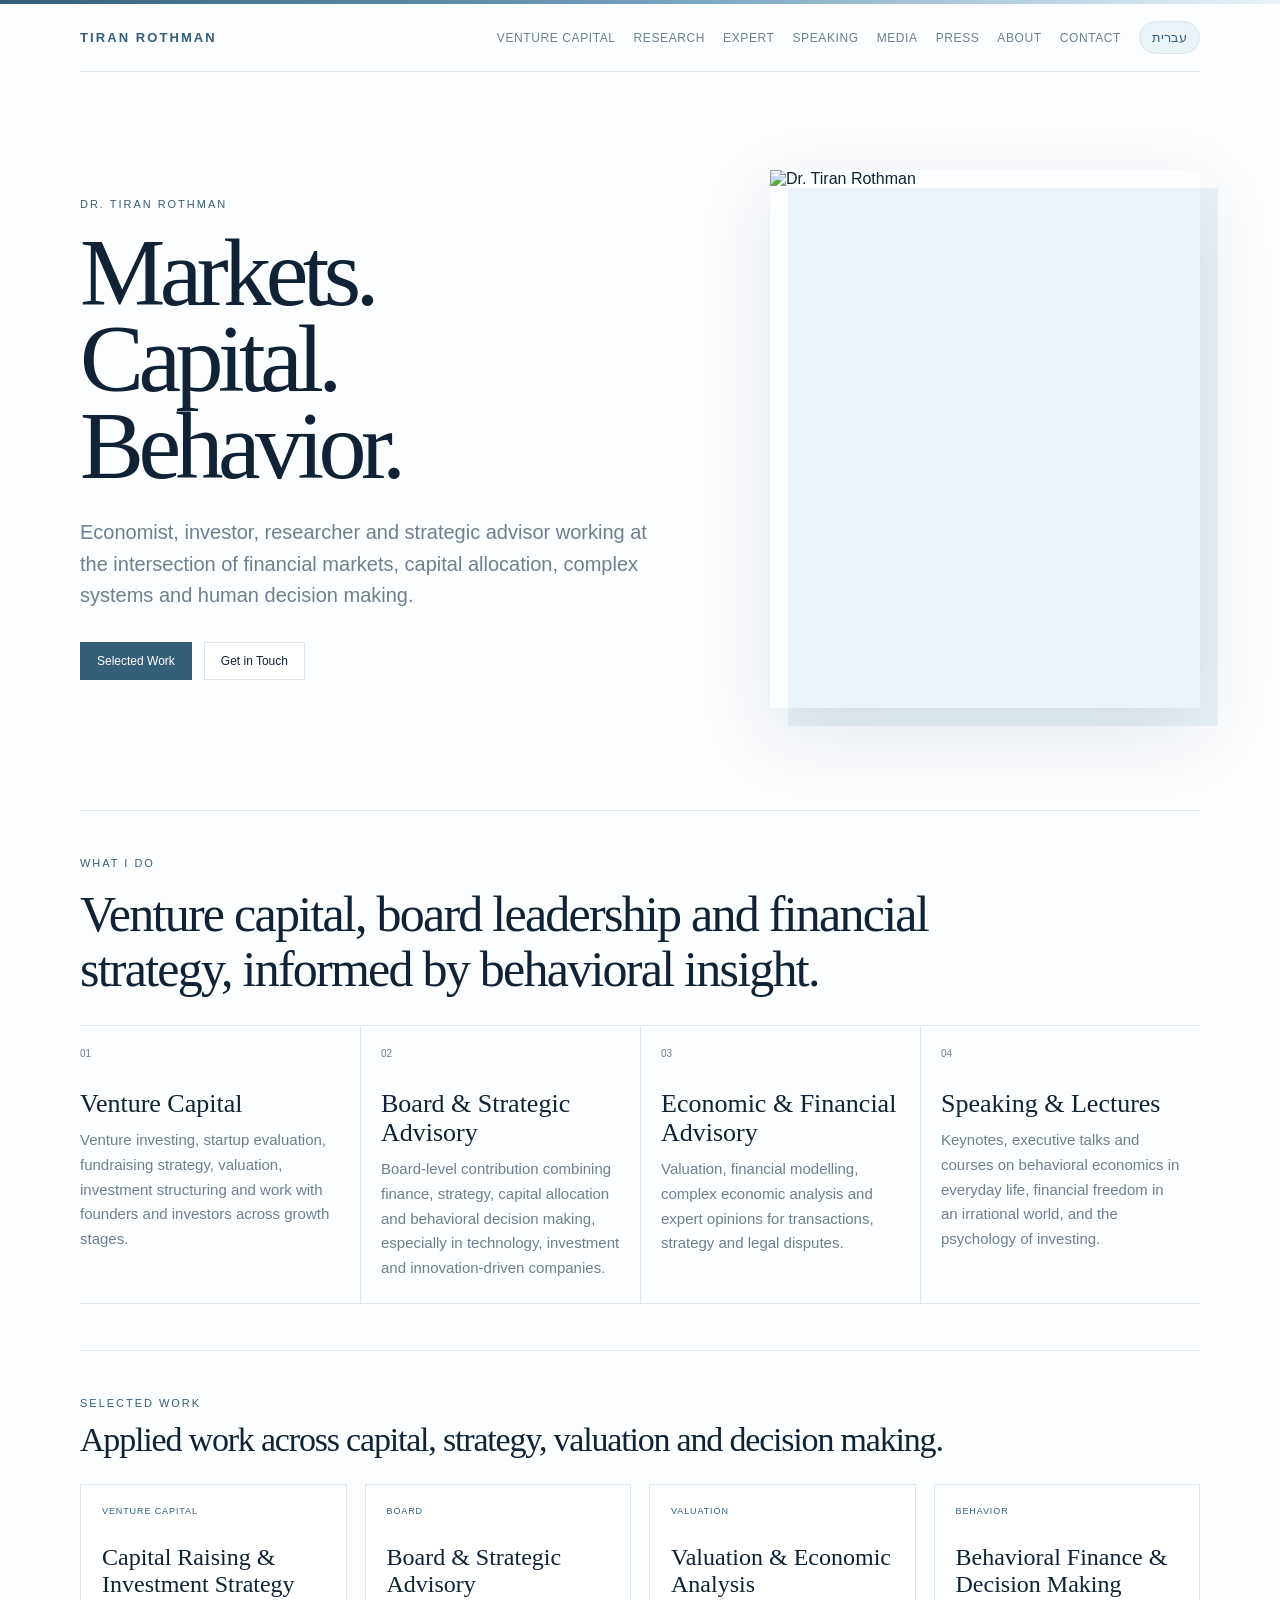
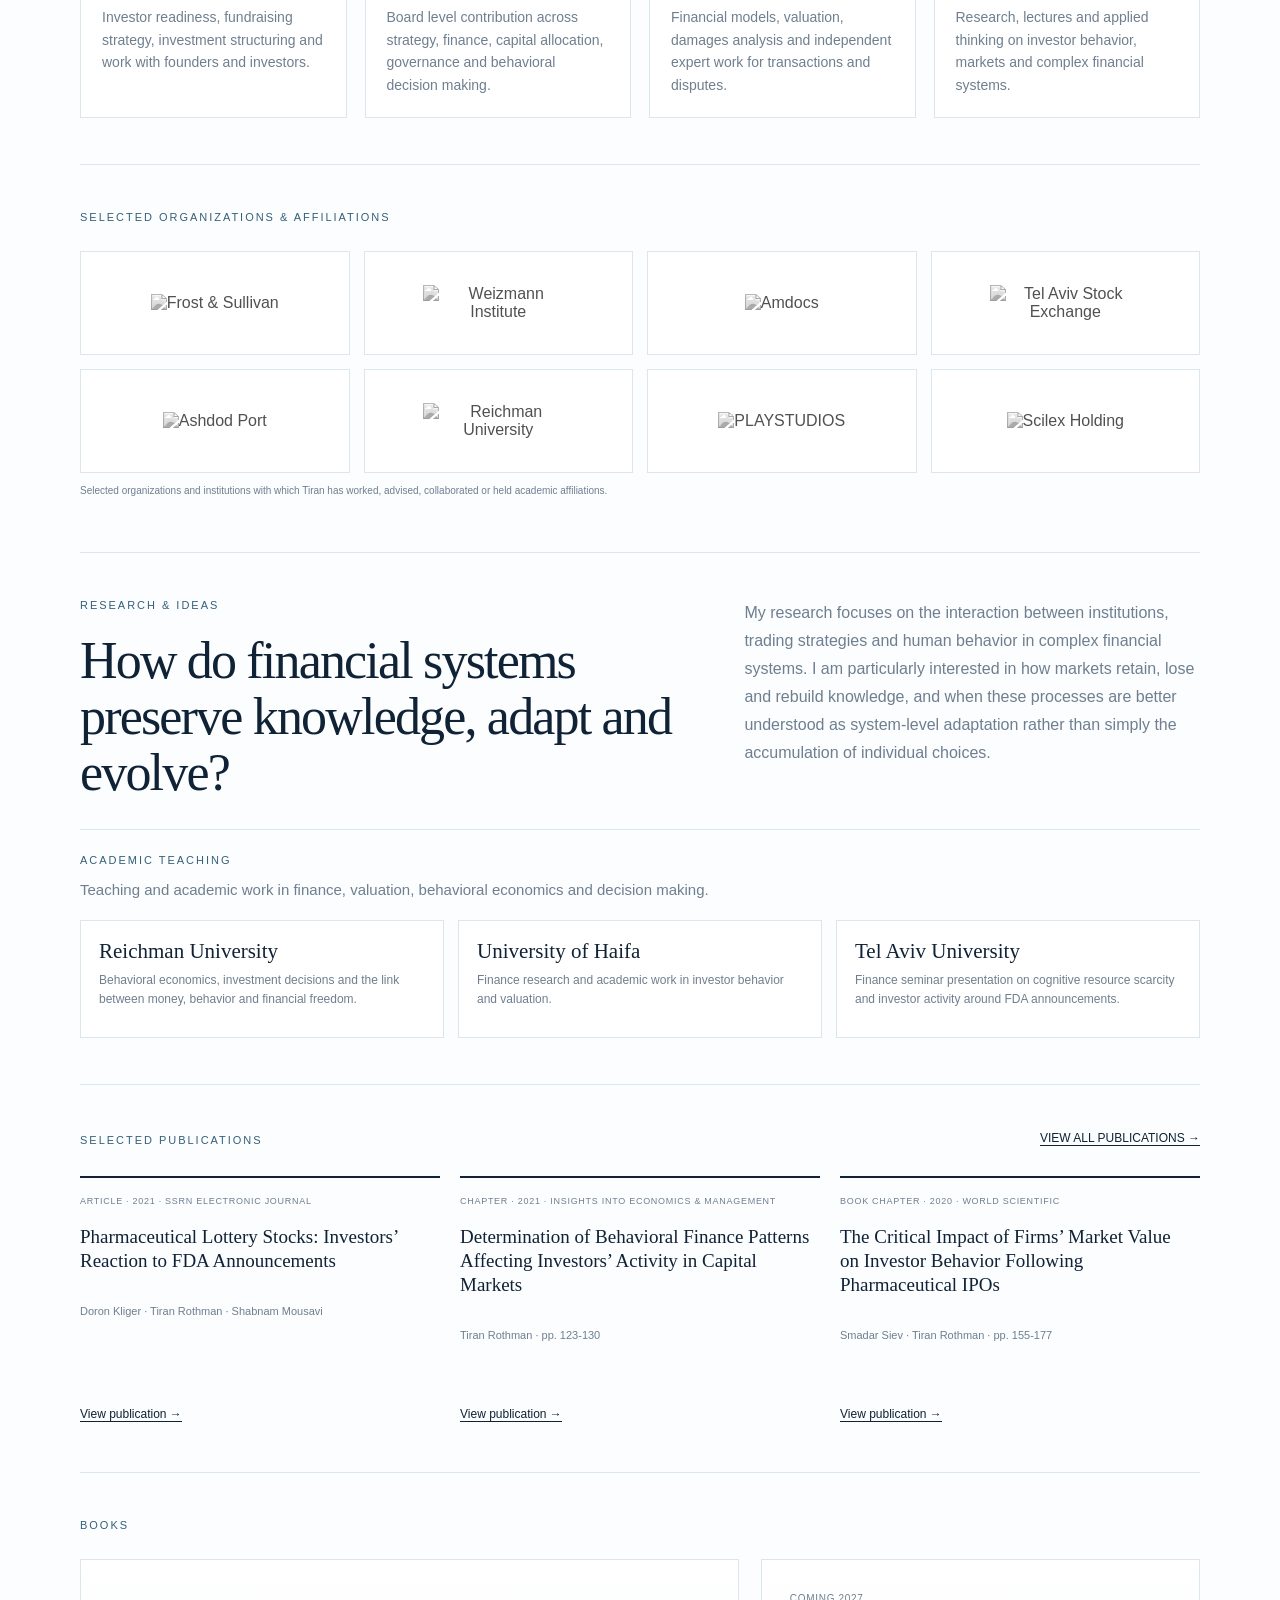
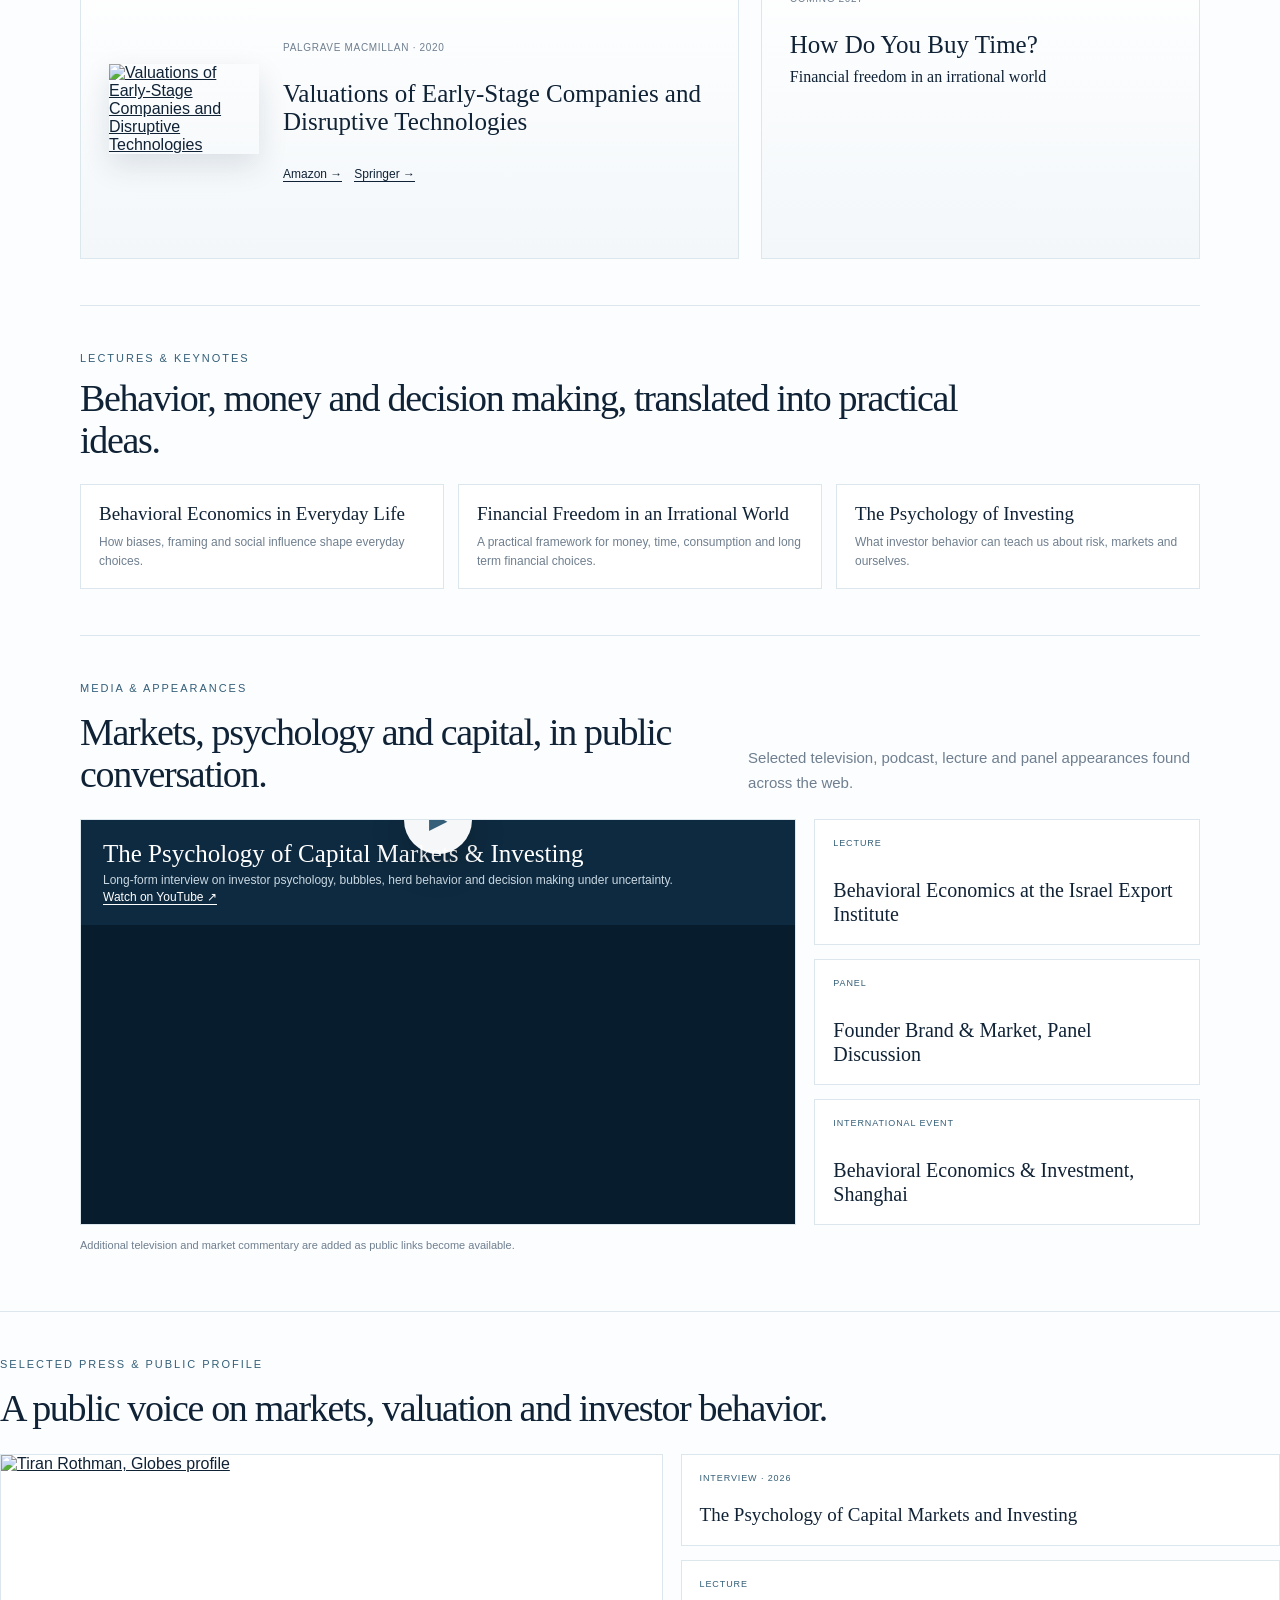
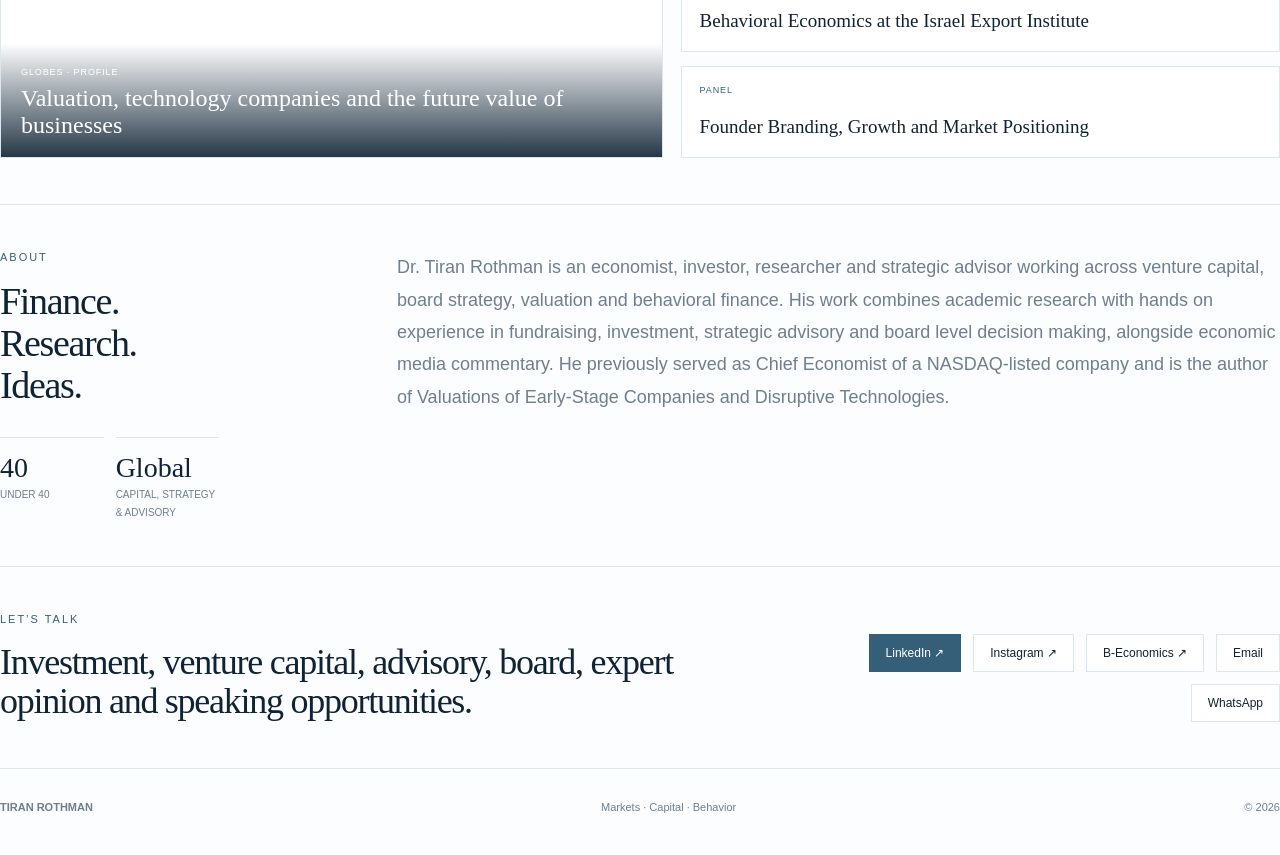
==== index.html @ e36649df "Update index.html" ====
<!doctype html>
<html lang="en" dir="ltr">
<head>
<meta charset="utf-8">
<meta name="viewport" content="width=device-width, initial-scale=1, viewport-fit=cover">
<meta name="description" content="Dr. Tiran Rothman works across venture capital, board strategy, fundraising, valuation, behavioral finance and investment decision making. Researcher, author, speaker and 40 Under 40 honoree.">
<meta name="keywords" content="Tiran Rothman, venture capital Israel, board advisor, fundraising, startup valuation, investment strategy, behavioral finance, economic expert, speaker, financial freedom, psychology of investing, 40 under 40">
<meta name="author" content="Dr. Tiran Rothman">
<meta name="robots" content="index,follow,max-image-preview:large,max-snippet:-1,max-video-preview:-1">
<meta name="theme-color" content="#355f78">
<meta property="profile:first_name" content="Tiran">
<meta property="profile:last_name" content="Rothman">
<meta name="googlebot" content="index,follow,max-image-preview:large,max-snippet:-1,max-video-preview:-1">
<link rel="canonical" href="https://tir48-1.github.io/tiran-rothman/">
<link rel="preconnect" href="https://i.ytimg.com" crossorigin>
<link rel="icon" href="favicon.svg" type="image/svg+xml">
<link rel="apple-touch-icon" href="https://raw.githubusercontent.com/Tir48-1/tiran-rothman/main/portrait.png">
<meta property="og:title" content="Dr. Tiran Rothman | Venture Capital, Boards & Behavioral Finance">
<meta property="og:description" content="Venture capital, investment strategy, board advisory, behavioral finance, valuation, research and speaking.">
<meta property="og:type" content="website">
<meta property="og:url" content="https://tir48-1.github.io/tiran-rothman/">
<meta property="og:image" content="https://raw.githubusercontent.com/Tir48-1/tiran-rothman/main/portrait.png">
<meta property="og:image:alt" content="Dr. Tiran Rothman">
<meta property="og:site_name" content="Tiran Rothman">
<meta property="og:locale" content="en_US">
<meta name="twitter:card" content="summary_large_image">
<meta name="twitter:title" content="Dr. Tiran Rothman | Venture Capital, Boards & Behavioral Finance">
<meta name="twitter:description" content="Venture capital, investment strategy, board advisory, behavioral finance, valuation, research and speaking.">
<meta name="twitter:image" content="https://raw.githubusercontent.com/Tir48-1/tiran-rothman/main/portrait.png">
<title>Dr. Tiran Rothman | Venture Capital, Boards & Behavioral Finance</title>
<style>
:root{
  --ink:#102235;--ink2:#1f3a50;--muted:#6f7f8f;--line:#dce6ed;--paper:#fbfdff;
  --soft:#f3f7fa;--blue:#6f9fbd;--blue2:#355f78;--pale:#eaf3f8;--white:#fff;
  --shadow:0 24px 70px rgba(16,34,53,.10);
}
*{box-sizing:border-box}
html{scroll-behavior:smooth}
body{margin:0;background:var(--paper);color:var(--ink);font-family:"Segoe UI",Arial,sans-serif;-webkit-font-smoothing:antialiased;text-rendering:optimizeLegibility} img{max-width:100%} :focus-visible{outline:3px solid var(--blue);outline-offset:3px}.skip-link{position:absolute;left:-9999px;top:8px;z-index:999;background:var(--ink);color:#fff;padding:10px 14px;text-decoration:none}.skip-link:focus{left:12px}
body.rtl{direction:rtl;font-family:Arial,"Segoe UI",sans-serif}
a{color:inherit}
.wrap{max-width:1180px;margin:auto;padding:0 30px}
.topline{height:4px;background:linear-gradient(90deg,var(--blue2),var(--blue),var(--pale))}
nav{position:sticky;top:0;z-index:10;background:rgba(251,253,255,.92);backdrop-filter:blur(14px);display:flex;justify-content:space-between;align-items:center;padding:17px 0;border-bottom:1px solid var(--line);gap:24px}
.brand{font-weight:700;letter-spacing:.16em;font-size:13px;color:var(--blue2);white-space:nowrap}
.navlinks{display:flex;align-items:center;gap:18px;font-size:12px;letter-spacing:.05em;color:var(--muted)}
.navlinks a{text-decoration:none}.navlinks a:hover{color:var(--blue2)}
.lang{border:1px solid var(--line);background:var(--pale);color:var(--blue2);padding:8px 12px;border-radius:999px;cursor:pointer}.menu-btn{display:none;border:1px solid var(--line);background:#fff;color:var(--ink);padding:8px 11px;border-radius:8px;cursor:pointer;font-size:16px}
.hero{min-height:82vh;display:grid;grid-template-columns:1.08fr .92fr;gap:58px;align-items:center;padding:54px 0 58px}
.kicker,.eyebrow{font-size:11px;letter-spacing:.18em;color:var(--blue2);text-transform:uppercase}
.kicker{margin-bottom:20px}
h1,.display,.card h3,.book h3,.media-copy h3,.quote,.metric strong{font-family:Baskerville,Georgia,"Times New Roman",serif;font-weight:400}
h1{font-size:clamp(58px,7.5vw,96px);line-height:.9;letter-spacing:-.058em;margin:0 0 28px}
.lead{font-size:20px;line-height:1.58;color:var(--muted);max-width:650px}.shortbio{margin-top:16px;font-size:14px;line-height:1.55;color:var(--ink2);max-width:660px}.lecture-list{display:grid;grid-template-columns:repeat(3,1fr);gap:14px;margin-top:22px}.lecture{padding:18px;border:1px solid var(--line);background:#fff}.lecture strong{display:block;font-family:Baskerville,Georgia,serif;font-size:19px;font-weight:400;line-height:1.2;margin-bottom:6px}.lecture span{font-size:12px;line-height:1.5;color:var(--muted)}
.hero-actions{display:flex;gap:12px;flex-wrap:wrap;margin-top:30px}
.btn{display:inline-block;padding:11px 16px;border:1px solid var(--line);color:var(--ink);text-decoration:none;background:#fff;font-size:12px}
.btn.primary{background:var(--blue2);border-color:var(--blue2);color:#fff}
.portrait-wrap{position:relative;justify-self:end;width:100%;max-width:430px}
.portrait-wrap:before{content:"";position:absolute;inset:18px -18px -18px 18px;background:var(--pale);z-index:-1}
.hero img{width:100%;aspect-ratio:4/5;object-fit:cover;object-position:center top;display:block;box-shadow:var(--shadow)}
section{padding:46px 0;border-top:1px solid var(--line)}
.section-head{display:flex;justify-content:space-between;gap:24px;align-items:flex-end;margin-bottom:24px}
.display{font-size:clamp(31px,4vw,50px);line-height:1.1;letter-spacing:-.035em;max-width:940px;margin-top:18px}
.sub{font-size:15px;color:var(--muted);line-height:1.65;max-width:560px}
.core-grid{display:grid;grid-template-columns:repeat(3,1fr);border-top:1px solid var(--line)}
.card{padding:22px 20px 22px 0;min-height:180px;border-bottom:1px solid var(--line)}
.card+.card{padding-left:20px;border-left:1px solid var(--line)}
body.rtl .card{padding:26px 0 28px 22px} body.rtl .card+.card{padding-right:22px;padding-left:0;border-left:0;border-right:1px solid var(--line)}
.num{font-size:10px;color:var(--muted);margin-bottom:30px}
.card h3{font-size:26px;line-height:1.12;margin:0 0 10px}.card p{font-size:15px;line-height:1.65;color:var(--muted);margin:0}
.focus{display:flex;flex-wrap:wrap;gap:11px;margin-top:28px}.tag{font-size:12px;border:1px solid var(--line);padding:9px 12px;background:#fff}
.work-grid{display:grid;grid-template-columns:repeat(3,1fr);gap:18px}.work{background:#fff;border:1px solid var(--line);padding:21px;min-height:190px;display:flex;flex-direction:column;transition:.2s ease}
.work:hover{transform:translateY(-3px);box-shadow:0 14px 34px rgba(16,34,53,.06)}.work small{font-size:9px;letter-spacing:.1em;color:var(--blue2)}.work h3{font-family:Baskerville,Georgia,serif;font-weight:400;font-size:24px;margin:28px 0 8px}.work p{margin:0;color:var(--muted);font-size:14px;line-height:1.6}
.orgs{display:grid;grid-template-columns:repeat(4,1fr);gap:14px}.org{min-height:104px;display:flex;flex-direction:column;align-items:center;justify-content:center;text-align:center;padding:16px;background:#fff;border:1px solid var(--line)}.org img{max-width:150px;max-height:58px;object-fit:contain;filter:grayscale(100%);opacity:.78}.org:hover img{filter:none;opacity:1}.org-name{font-size:11px;margin-top:9px;color:var(--muted)}
.research-block{display:grid;grid-template-columns:1.15fr .85fr;gap:48px;align-items:start}.quote{font-size:clamp(34px,4.1vw,52px);line-height:1.08;letter-spacing:-.035em}.research-copy{font-size:16px;line-height:1.75;color:var(--muted)}
.pub-grid{display:grid;grid-template-columns:repeat(3,1fr);gap:20px;margin-top:30px}.pub{border-top:2px solid var(--ink);padding:18px 8px 4px 0;min-height:250px;display:flex;flex-direction:column}.pub small{font-size:9px;letter-spacing:.08em;color:var(--muted)}.pub h3{font-family:Baskerville,Georgia,serif;font-size:19px;font-weight:400;line-height:1.25}.pub p{font-size:11px;color:var(--muted);line-height:1.5}.pub a,.textlink{margin-top:auto;width:max-content;color:var(--ink);font-size:12px;text-decoration:none;border-bottom:1px solid var(--ink)}
.books{display:grid;grid-template-columns:1.2fr .8fr;gap:22px}.book{border:1px solid var(--line);background:linear-gradient(180deg,#fff,var(--soft));padding:28px;min-height:300px}.book-one{display:grid;grid-template-columns:150px 1fr;gap:24px;align-items:center}.book-cover{width:100%;box-shadow:0 12px 30px rgba(20,45,65,.12)}.book h3{font-size:25px;line-height:1.15}.book small{font-size:10px;color:var(--muted);letter-spacing:.07em}
.media-layout{display:grid;grid-template-columns:1.45fr .75fr;gap:18px}.featured-video{background:#071c2d;border:1px solid var(--line)}.featured-video img{width:100%;display:block;aspect-ratio:16/9;object-fit:cover;object-position:center 42%}.media-copy{padding:20px 22px;background:#0e2a40;color:#fff}.media-copy h3{font-size:25px;margin:0 0 5px}.media-copy p{margin:0;color:#c9d8e2;font-size:12px}.media-side{display:grid;gap:18px}.media-small{min-height:190px;padding:22px;background:linear-gradient(135deg,var(--pale),#fff);border:1px solid var(--line);display:flex;flex-direction:column;justify-content:flex-end}.media-small small{font-size:9px;color:var(--blue2);letter-spacing:.09em}.media-small strong{font-family:Baskerville,Georgia,serif;font-size:20px;font-weight:400;margin-top:7px}
.bio{display:grid;grid-template-columns:.55fr 1.45fr;gap:62px}.bio p{font-size:18px;line-height:1.8;color:var(--muted);margin:0}.metrics{display:grid;grid-template-columns:repeat(3,1fr);gap:12px;margin-top:30px}.metric{border-top:1px solid var(--line);padding-top:14px}.metric strong{display:block;font-size:28px}.metric span{font-size:10px;color:var(--muted)}
.contact{display:grid;grid-template-columns:1.2fr .8fr;gap:36px;align-items:end}.connect{display:flex;gap:12px;flex-wrap:wrap;justify-content:flex-end}
footer{padding:32px 0 42px;border-top:1px solid var(--line);display:flex;justify-content:space-between;gap:18px;flex-wrap:wrap;color:var(--muted);font-size:11px}
body.rtl h1,body.rtl .display,body.rtl .card h3,body.rtl .book h3,body.rtl .quote,body.rtl .metric strong{font-family:"Times New Roman",serif;letter-spacing:-.02em}
@media(max-width:900px){.lecture-list{grid-template-columns:1fr;}.hero{grid-template-columns:1fr;min-height:auto;gap:34px}.portrait-wrap{justify-self:start;max-width:360px}.core-grid{grid-template-columns:1fr}.card,.card+.card{padding:22px 0!important;border-left:0!important;border-right:0!important}.work-grid,.pub-grid,.books,.media-layout,.bio,.research-block,.contact{grid-template-columns:1fr}.orgs{grid-template-columns:1fr 1fr}.connect{justify-content:flex-start}.section-head{display:block}.metrics{grid-template-columns:1fr 1fr 1fr}.menu-btn{display:inline-block}.navlinks{position:relative}.navlinks a{display:none}.navlinks.open{position:absolute;right:18px;top:62px;display:flex;flex-direction:column;align-items:stretch;gap:0;background:#fff;border:1px solid var(--line);box-shadow:0 18px 40px rgba(16,34,53,.12);min-width:210px;padding:8px;z-index:40}.navlinks.open a{display:block;padding:11px 12px}.navlinks.open .lang,.navlinks.open .menu-btn{align-self:flex-start;margin:5px 8px}body.rtl .navlinks.open{right:auto;left:18px}}
@media(max-width:540px){.wrap{padding:0 18px}.hero{padding:52px 0 62px}.orgs,.work-grid,.pub-grid{grid-template-columns:1fr}.book-one{grid-template-columns:95px 1fr}.metrics{grid-template-columns:1fr}.display{font-size:34px}section{padding:54px 0}}

.media-web{display:grid;grid-template-columns:1.3fr .7fr;gap:18px;margin-top:24px}.video-card{background:#071c2d;border:1px solid var(--line);overflow:hidden}.video-link{position:relative;display:block;text-decoration:none;background:#071c2d}.video-link img{width:100%;display:block;aspect-ratio:16/9;object-fit:cover}.video-link:after{content:"";position:absolute;inset:0;background:linear-gradient(180deg,rgba(7,28,45,.02),rgba(7,28,45,.22))}.play{position:absolute;z-index:2;left:50%;top:50%;transform:translate(-50%,-50%);width:68px;height:68px;border-radius:50%;display:grid;place-items:center;background:rgba(255,255,255,.96);color:var(--blue2);font-size:24px;box-shadow:0 12px 34px rgba(0,0,0,.22);transition:.2s ease}.video-link:hover .play{transform:translate(-50%,-50%) scale(1.06)}.video-fallback{display:none;aspect-ratio:16/9;place-items:center;color:#fff;text-align:center;padding:28px;font-family:Baskerville,Georgia,serif;font-size:26px}.proof-stack{display:grid;gap:14px}.proof-card{border:1px solid var(--line);background:#fff;padding:18px;text-decoration:none;display:flex;flex-direction:column;justify-content:space-between;min-height:126px;transition:.2s ease}.proof-card:hover{transform:translateY(-2px);box-shadow:0 12px 30px rgba(16,34,53,.06)}.proof-card small{font-size:9px;letter-spacing:.1em;color:var(--blue2)}.proof-card strong{font-family:Baskerville,Georgia,serif;font-size:20px;font-weight:400;line-height:1.2;margin-top:16px}.media-note{font-size:11px;color:var(--muted);line-height:1.55;margin-top:12px}.credibility{display:flex;gap:18px;align-items:center;flex-wrap:wrap;margin-top:22px}.credibility a{font-size:12px;color:var(--ink2);text-decoration:none;border-bottom:1px solid var(--line);padding-bottom:3px}.credibility a:hover{border-color:var(--blue2)}
@media(max-width:900px){.media-web{grid-template-columns:1fr}}
@media(prefers-reduced-motion:reduce){html{scroll-behavior:auto}*{transition:none!important;animation:none!important}}

.press-grid{display:grid;grid-template-columns:1.05fr .95fr;gap:18px;margin-top:24px}.press-visual{position:relative;overflow:hidden;border:1px solid var(--line);background:#fff}.press-visual img{width:100%;height:100%;min-height:300px;object-fit:cover;display:block}.press-caption{position:absolute;left:0;right:0;bottom:0;padding:18px 20px;background:linear-gradient(180deg,transparent,rgba(7,28,45,.88));color:#fff}.press-caption small{font-size:9px;letter-spacing:.1em}.press-caption strong{display:block;font-family:Baskerville,Georgia,serif;font-size:24px;font-weight:400;margin-top:6px}.press-list{display:grid;gap:14px}.press-item{border:1px solid var(--line);background:#fff;padding:18px;text-decoration:none;display:flex;flex-direction:column;justify-content:space-between;min-height:92px}.press-item small{font-size:9px;letter-spacing:.1em;color:var(--blue2)}.press-item strong{font-family:Baskerville,Georgia,serif;font-weight:400;font-size:19px;line-height:1.2;margin-top:8px}.academic-grid{display:grid;grid-template-columns:repeat(3,1fr);gap:14px;margin-top:18px}.academic-card{background:#fff;border:1px solid var(--line);padding:18px;min-height:118px}.academic-card strong{font-family:Baskerville,Georgia,serif;font-size:21px;font-weight:400;display:block;margin-bottom:6px}.academic-card span{font-size:12px;line-height:1.5;color:var(--muted)}
@media(max-width:900px){.press-grid,.academic-grid{grid-template-columns:1fr}.press-visual img{min-height:240px}.work-grid{grid-template-columns:1fr 1fr!important}}
@media(max-width:560px){.work-grid{grid-template-columns:1fr!important}}
</style>

<script type="application/ld+json">
{
  "@context": "https://schema.org",
  "@type": "Person",
  "name": "Dr. Tiran Rothman",
  "url": "https://tir48-1.github.io/tiran-rothman/",
  "image": "https://raw.githubusercontent.com/Tir48-1/tiran-rothman/main/portrait.png",
  "email": "mailto:tiran@b-economics.com",
  "jobTitle": ["Economist", "Investor", "Strategic Advisor", "Researcher", "Author", "Speaker"],
  "knowsAbout": ["Venture Capital", "Investment Strategy", "Behavioral Finance", "Valuation", "Fundraising", "Financial Markets", "Board Strategy", "Complex Financial Systems"],
  "sameAs": [
    "https://www.linkedin.com/in/tiran-rothman-01b1836/",
    "https://www.instagram.com/tiran.rothman/",
    "https://www.researchgate.net/profile/Tiran-Rothman-2",
    "https://www.globes.co.il/news/article.aspx?did=1001242234",
    "https://www.youtube.com/watch?v=vhkz6dn2laA",
    "https://www.youtube.com/@tiranrothman178",
    "https://link.springer.com/book/10.1007/978-3-030-38847-8",
    "https://b-economics.com/"
  ]
}
</script>
<script type="application/ld+json">
{
  "@context": "https://schema.org",
  "@type": "Book",
  "name": "Valuations of Early-Stage Companies and Disruptive Technologies",
  "author": {"@type": "Person", "name": "Tiran Rothman"},
  "datePublished": "2020",
  "isbn": "9783030388461",
  "publisher": {"@type": "Organization", "name": "Palgrave Macmillan"},
  "url": "https://link.springer.com/book/10.1007/978-3-030-38847-8"
}
</script>
</head>
<body>
<a class="skip-link" href="#main">Skip to content</a>
<div class="topline"></div>
<div class="wrap">
<nav>
  <div class="brand">TIRAN ROTHMAN</div>
  <div class="navlinks">
    <a href="#capital" data-en="VENTURE CAPITAL" data-he="הון סיכון">VENTURE CAPITAL</a>
    <a href="#research" data-en="RESEARCH" data-he="מחקר">RESEARCH</a>
    <a href="#expert" data-en="EXPERT" data-he="חוות דעת">EXPERT</a>
    <a href="#speaking" data-en="SPEAKING" data-he="הרצאות">SPEAKING</a>
    <a href="#media" data-en="MEDIA" data-he="מדיה">MEDIA</a>
    <a href="#press" data-en="PRESS" data-he="תקשורת">PRESS</a>
    <a href="#about" data-en="ABOUT" data-he="אודות">ABOUT</a>
    <a href="#contact" data-en="CONTACT" data-he="יצירת קשר">CONTACT</a>
    <button id="lang" class="lang" type="button" aria-label="Switch language">עברית</button>
    <button id="menu" class="menu-btn" type="button" aria-label="Open navigation" aria-expanded="false">☰</button>
  </div>
</nav>
<main id="main">
<header class="hero">
  <div>
    <div class="kicker" data-en="DR. TIRAN ROTHMAN" data-he="ד״ר טיראן רוטמן">DR. TIRAN ROTHMAN</div>
    <h1 data-en="Markets.<br>Capital.<br>Behavior." data-he="כלכלה.<br>שווקים.<br>החלטות.">Markets.<br>Capital.<br>Behavior.</h1>
    <div class="lead" data-en="Economist, investor, researcher and strategic advisor working at the intersection of financial markets, capital allocation, complex systems and human decision making." data-he="כלכלן, משקיע, חוקר ויועץ אסטרטגי הפועל במפגש שבין שווקים פיננסיים, הקצאת הון, מערכות מורכבות וקבלת החלטות.">Economist, investor, researcher and strategic advisor working at the intersection of financial markets, capital allocation, complex systems and human decision making.</div>
    <div class="hero-actions"><a class="btn primary" href="#selected-work" data-en="Selected Work" data-he="עבודות נבחרות">Selected Work</a><a class="btn" href="#contact" data-en="Get in Touch" data-he="יצירת קשר">Get in Touch</a></div>
  </div>
  <div class="portrait-wrap"><img loading="eager" fetchpriority="high" decoding="async" src="https://raw.githubusercontent.com/Tir48-1/tiran-rothman/main/portrait.png" alt="Dr. Tiran Rothman"></div>
</header>

<section id="capital">
  <div class="eyebrow" data-en="WHAT I DO" data-he="תחומי פעילות">WHAT I DO</div>
  <div class="display" data-en="Venture capital, board leadership and financial strategy, informed by behavioral insight." data-he="הון סיכון, עבודת דירקטוריון ואסטרטגיה פיננסית, מתוך הבנה עמוקה של התנהגות וקבלת החלטות.">Venture capital, board leadership and financial strategy, informed by behavioral insight.</div>
  <div class="core-grid" style="margin-top:28px;grid-template-columns:repeat(4,1fr)">
    <div class="card"><div class="num">01</div><h3 data-en="Venture Capital" data-he="הון סיכון">Venture Capital</h3><p data-en="Venture investing, startup evaluation, fundraising strategy, valuation, investment structuring and work with founders and investors across growth stages." data-he="השקעות הון סיכון, בחינת סטארטאפים, אסטרטגיית גיוס הון, הערכות שווי, מבני השקעה ועבודה עם יזמים ומשקיעים לאורך שלבי הצמיחה.">Venture investing, startup evaluation, fundraising strategy, valuation, investment structuring and work with founders and investors across growth stages.</p></div>
    <div class="card"><div class="num">02</div><h3 data-en="Board & Strategic Advisory" data-he="דירקטוריונים וייעוץ אסטרטגי">Board & Strategic Advisory</h3><p data-en="Board-level contribution combining finance, strategy, capital allocation and behavioral decision making, especially in technology, investment and innovation-driven companies." data-he="תרומה ברמת דירקטוריון המשלבת פיננסים, אסטרטגיה, הקצאת הון וקבלת החלטות התנהגותית, במיוחד בחברות טכנולוגיה, השקעות וחדשנות.">Board-level contribution combining finance, strategy, capital allocation and behavioral decision making, especially in technology, investment and innovation-driven companies.</p></div>
    <div class="card" id="expert"><div class="num">03</div><h3 data-en="Economic & Financial Advisory" data-he="ייעוץ כלכלי ופיננסי">Economic & Financial Advisory</h3><p data-en="Valuation, financial modelling, complex economic analysis and expert opinions for transactions, strategy and legal disputes." data-he="הערכות שווי, מודלים פיננסיים, ניתוחים כלכליים מורכבים וחוות דעת לעסקאות, אסטרטגיה ומחלוקות משפטיות.">Valuation, financial modelling, complex economic analysis and expert opinions for transactions, strategy and legal disputes.</p></div>
    <div class="card"><div class="num">04</div><h3 data-en="Speaking & Lectures" data-he="הרצאות ותוכן">Speaking & Lectures</h3><p data-en="Keynotes, executive talks and courses on behavioral economics in everyday life, financial freedom in an irrational world, and the psychology of investing." data-he="הרצאות, הרצאות הנהלה וקורסים בנושאי כלכלה התנהגותית בחיי היום יום, חופש כלכלי בעולם לא רציונלי והפסיכולוגיה של ההשקעות.">Keynotes, executive talks and courses on behavioral economics in everyday life, financial freedom in an irrational world, and the psychology of investing.</p></div>
  </div>
</section>

<section id="selected-work">
  <div class="eyebrow" data-en="SELECTED WORK" data-he="עבודות נבחרות">SELECTED WORK</div>
  <div class="display" style="font-size:34px;margin-top:12px" data-en="Applied work across capital, strategy, valuation and decision making." data-he="עבודה יישומית בתחומי הון, אסטרטגיה, הערכות שווי וקבלת החלטות.">Applied work across capital, strategy, valuation and decision making.</div>
  <div class="work-grid" style="grid-template-columns:repeat(4,1fr);margin-top:26px">
    <article class="work"><small>VENTURE CAPITAL</small><h3 data-en="Capital Raising & Investment Strategy" data-he="גיוסי הון ואסטרטגיית השקעות">Capital Raising & Investment Strategy</h3><p data-en="Investor readiness, fundraising strategy, investment structuring and work with founders and investors." data-he="הכנת חברות למשקיעים, אסטרטגיית גיוס, מבני השקעה ועבודה עם יזמים ומשקיעים.">Investor readiness, fundraising strategy, investment structuring and work with founders and investors.</p></article>
    <article class="work"><small>BOARD</small><h3 data-en="Board & Strategic Advisory" data-he="דירקטוריונים וייעוץ אסטרטגי">Board & Strategic Advisory</h3><p data-en="Board level contribution across strategy, finance, capital allocation, governance and behavioral decision making." data-he="תרומה ברמת דירקטוריון בתחומי אסטרטגיה, פיננסים, הקצאת הון, ממשל תאגידי וקבלת החלטות.">Board level contribution across strategy, finance, capital allocation, governance and behavioral decision making.</p></article>
    <article class="work"><small>VALUATION</small><h3 data-en="Valuation & Economic Analysis" data-he="הערכות שווי וניתוח כלכלי">Valuation & Economic Analysis</h3><p data-en="Financial models, valuation, damages analysis and independent expert work for transactions and disputes." data-he="מודלים פיננסיים, הערכות שווי, אומדני נזק ועבודת מומחה עצמאית לעסקאות ומחלוקות.">Financial models, valuation, damages analysis and independent expert work for transactions and disputes.</p></article>
    <article class="work"><small>BEHAVIOR</small><h3 data-en="Behavioral Finance & Decision Making" data-he="כלכלה התנהגותית וקבלת החלטות">Behavioral Finance & Decision Making</h3><p data-en="Research, lectures and applied thinking on investor behavior, markets and complex financial systems." data-he="מחקר, הרצאות ויישום בנושאי התנהגות משקיעים, שווקים ומערכות פיננסיות מורכבות.">Research, lectures and applied thinking on investor behavior, markets and complex financial systems.</p></article>
  </div>
</section>

<section>
  <div class="eyebrow" data-en="SELECTED ORGANIZATIONS & AFFILIATIONS" data-he="ארגונים ושיוכים נבחרים">SELECTED ORGANIZATIONS & AFFILIATIONS</div>
  <div class="orgs" style="margin-top:28px">
    <div class="org"><img loading="lazy" decoding="async" src="https://www.frost.com/wp-content/themes/divi-child-theme/gctt-assets/images/fs-thinktank.jpg" alt="Frost & Sullivan"></div>
    <div class="org"><img loading="lazy" decoding="async" src="https://scicar.eu/wp-content/uploads/2020/12/wis2-1024x491.png" alt="Weizmann Institute"></div>
    <div class="org"><img loading="lazy" decoding="async" src="https://s.yimg.com/lo/mysterio/api/F163A1236D767843CFE260F20D2F993C860E46029492E02849481F011533AC99/subgraphmysterio/resizefit_w960_h960%3Bquality_80%3Bformat_webp/https%3A/media.zenfs.com/en/accesswire.ca/542dfe416db00a58c30ce3a45e412f1c" alt="Amdocs"></div>
    <div class="org"><img loading="lazy" decoding="async" src="https://pbs.twimg.com/media/GuDM9AcXQAEmV-C.png" alt="Tel Aviv Stock Exchange"></div>
    <div class="org"><img loading="lazy" decoding="async" src="https://cdn.geektime.co.il/wp-content/uploads/2022/09/Ashdod_Port_Logo_1_RGB.jpg" alt="Ashdod Port"></div>
    <div class="org"><img loading="lazy" decoding="async" src="https://csii.chula.ac.th/wp-content/uploads/2024/12/Reichman-University.png" alt="Reichman University"></div>
    <div class="org"><img loading="lazy" decoding="async" src="https://cdn.prod.website-files.com/63c7f7115d20aa484b96898b/67e2603d2111defa5fc959fd_89931394_2968848489802932_2777123293793091584_n.jpg" alt="PLAYSTUDIOS"></div>
    <div class="org"><img loading="lazy" decoding="async" src="https://static.biospace.com/dims4/default/90e9872/2147483647/strip/true/crop/320x180%2B20%2B0/resize/1440x810%21/quality/90/?url=https%3A%2F%2Fk1-prod-biospace.s3.us-east-2.amazonaws.com%2Fbrightspot%2Flegacy%2FBioSpace-Assets%2F1EC215B4-63CC-42AE-8EAB-E3BEEF218DB5.png" alt="Scilex Holding"></div>
  </div>
  <p style="font-size:10px;color:var(--muted);margin-top:12px" data-en="Selected organizations and institutions with which Tiran has worked, advised, collaborated or held academic affiliations." data-he="מבחר ארגונים ומוסדות עמם טיראן עבד, ייעץ, שיתף פעולה או היה בעל שיוך אקדמי.">Selected organizations and institutions with which Tiran has worked, advised, collaborated or held academic affiliations.</p>
</section>

<section id="research">
  <div class="research-block"><div><div class="eyebrow" data-en="RESEARCH & IDEAS" data-he="מחקר ורעיונות">RESEARCH & IDEAS</div><div class="quote" style="margin-top:22px" data-en="How do financial systems preserve knowledge, adapt and evolve?" data-he="כיצד מערכות פיננסיות משמרות ידע, מסתגלות ומתפתחות?">How do financial systems preserve knowledge, adapt and evolve?</div></div><div class="research-copy" data-en="My research focuses on the interaction between institutions, trading strategies and human behavior in complex financial systems. I am particularly interested in how markets retain, lose and rebuild knowledge, and when these processes are better understood as system-level adaptation rather than simply the accumulation of individual choices." data-he="המחקר שלי עוסק באינטראקציה בין מוסדות, אסטרטגיות מסחר והתנהגות אנושית במערכות פיננסיות מורכבות. אני מתמקד במיוחד באופן שבו שווקים משמרים, מאבדים ומבנים מחדש ידע, ובתנאים שבהם נכון להבין תהליכים אלה כאדפטציה מערכתית ולא רק כהצטברות של בחירות אינדיבידואליות.">My research focuses on the interaction between institutions, trading strategies and human behavior in complex financial systems. I am particularly interested in how markets retain, lose and rebuild knowledge, and when these processes are better understood as system-level adaptation rather than simply the accumulation of individual choices.</div></div>
  <div style="margin-top:28px;padding-top:24px;border-top:1px solid var(--line)">
    <div class="eyebrow" data-en="ACADEMIC TEACHING" data-he="הוראה אקדמית">ACADEMIC TEACHING</div>
    <p style="font-size:15px;line-height:1.6;color:var(--muted);max-width:820px;margin:12px 0 0" data-en="Teaching and academic work in finance, valuation, behavioral economics and decision making." data-he="הוראה ופעילות אקדמית בתחומי פיננסים, הערכות שווי, כלכלה התנהגותית וקבלת החלטות.">Teaching and academic work in finance, valuation, behavioral economics and decision making.</p>
    <div class="academic-grid">
      <div class="academic-card"><strong>Reichman University</strong><span data-en="Behavioral economics, investment decisions and the link between money, behavior and financial freedom." data-he="כלכלה התנהגותית, החלטות השקעה והקשר בין כסף, התנהגות וחופש כלכלי.">Behavioral economics, investment decisions and the link between money, behavior and financial freedom.</span></div>
      <div class="academic-card"><strong>University of Haifa</strong><span data-en="Finance research and academic work in investor behavior and valuation." data-he="מחקר והוראה בפיננסים, התנהגות משקיעים והערכות שווי.">Finance research and academic work in investor behavior and valuation.</span></div>
      <div class="academic-card"><strong>Tel Aviv University</strong><span data-en="Finance seminar presentation on cognitive resource scarcity and investor activity around FDA announcements." data-he="סמינר פיננסים בנושא מחסור במשאבים קוגניטיביים ופעילות משקיעים סביב הודעות FDA.">Finance seminar presentation on cognitive resource scarcity and investor activity around FDA announcements. <a class="textlink" href="https://en-coller.tau.ac.il/Finance-Accounting-Seminars2015a" target="_blank" rel="noopener">Seminar record →</a></span></div>
    </div>
  </div>
</section>

<section>
  <div class="section-head"><div class="eyebrow" data-en="SELECTED PUBLICATIONS" data-he="פרסומים נבחרים">SELECTED PUBLICATIONS</div><a class="textlink" href="https://www.researchgate.net/profile/Tiran-Rothman-2" target="_blank" rel="noopener" data-en="VIEW ALL PUBLICATIONS →" data-he="לכל הפרסומים ←">VIEW ALL PUBLICATIONS →</a></div>
  <div class="pub-grid">
    <article class="pub"><small>ARTICLE · 2021 · SSRN ELECTRONIC JOURNAL</small><h3>Pharmaceutical Lottery Stocks: Investors’ Reaction to FDA Announcements</h3><p>Doron Kliger · Tiran Rothman · Shabnam Mousavi</p><a href="https://www.researchgate.net/publication/354934224_Pharmaceutical_Lottery_Stocks_Investors'_Reaction_to_FDA_Announcements" target="_blank" rel="noopener">View publication →</a></article>
    <article class="pub"><small>CHAPTER · 2021 · INSIGHTS INTO ECONOMICS & MANAGEMENT</small><h3>Determination of Behavioral Finance Patterns Affecting Investors’ Activity in Capital Markets</h3><p>Tiran Rothman · pp. 123-130</p><a href="https://stm.bookpi.org/IEAM-V8" target="_blank" rel="noopener">View publication →</a></article>
    <article class="pub"><small>BOOK CHAPTER · 2020 · WORLD SCIENTIFIC</small><h3>The Critical Impact of Firms’ Market Value on Investor Behavior Following Pharmaceutical IPOs</h3><p>Smadar Siev · Tiran Rothman · pp. 155-177</p><a href="https://ideas.repec.org/h/wsi/wschap/9789811229251_0007.html" target="_blank" rel="noopener">View publication →</a></article>
  </div>
</section>

<section>
  <div class="eyebrow" data-en="BOOKS" data-he="ספרים">BOOKS</div>
  <div class="books" style="margin-top:28px">
    <div class="book book-one"><a href="https://www.amazon.com/dp/3030388468" target="_blank" rel="noopener"><img loading="lazy" decoding="async" class="book-cover" src="https://media.springernature.com/full/springer-static/cover-hires/book/978-3-030-38847-8" alt="Valuations of Early-Stage Companies and Disruptive Technologies"></a><div><small>PALGRAVE MACMILLAN · 2020</small><h3>Valuations of Early-Stage Companies and Disruptive Technologies</h3><div class="hero-actions"><a class="textlink" href="https://www.amazon.com/dp/3030388468" target="_blank" rel="noopener">Amazon →</a><a class="textlink" href="https://link.springer.com/book/10.1007/978-3-030-38847-8" target="_blank" rel="noopener">Springer →</a></div></div></div>
    <div class="book"><small data-en="COMING 2027" data-he="בקרוב · 2027">COMING 2027</small><h3 data-en="How Do You Buy Time?<br><span style='font-size:16px'>Financial freedom in an irrational world</span>" data-he="איך קונים זמן?<br><span style='font-size:16px'>חופש כלכלי בעולם לא רציונלי</span>">How Do You Buy Time?<br><span style="font-size:16px">Financial freedom in an irrational world</span></h3></div>
  </div>
</section>

<section id="speaking">
  <div class="eyebrow" data-en="LECTURES & KEYNOTES" data-he="הרצאות והרצאות אורח">LECTURES & KEYNOTES</div>
  <div class="display" style="font-size:38px;margin-top:14px" data-en="Behavior, money and decision making, translated into practical ideas." data-he="התנהגות, כסף וקבלת החלטות, מתורגמים לרעיונות פרקטיים.">Behavior, money and decision making, translated into practical ideas.</div>
  <div class="lecture-list">
    <div class="lecture"><strong data-en="Behavioral Economics in Everyday Life" data-he="כלכלה התנהגותית בחיי היום יום">Behavioral Economics in Everyday Life</strong><span data-en="How biases, framing and social influence shape everyday choices." data-he="כיצד הטיות, מסגור והשפעה חברתית מעצבים את ההחלטות היומיומיות שלנו.">How biases, framing and social influence shape everyday choices.</span></div>
    <div class="lecture"><strong data-en="Financial Freedom in an Irrational World" data-he="חופש כלכלי בעולם לא רציונלי">Financial Freedom in an Irrational World</strong><span data-en="A practical framework for money, time, consumption and long term financial choices." data-he="מסגרת פרקטית לחשיבה על כסף, זמן, צריכה והחלטות פיננסיות ארוכות טווח.">A practical framework for money, time, consumption and long term financial choices.</span></div>
    <div class="lecture"><strong data-en="The Psychology of Investing" data-he="הפסיכולוגיה של ההשקעות">The Psychology of Investing</strong><span data-en="What investor behavior can teach us about risk, markets and ourselves." data-he="מה התנהגות משקיעים מלמדת אותנו על סיכון, שווקים ועל עצמנו.">What investor behavior can teach us about risk, markets and ourselves.</span></div>
  </div>
</section>

<section id="media">
  <div class="section-head">
    <div>
      <div class="eyebrow" data-en="MEDIA & APPEARANCES" data-he="מדיה והופעות">MEDIA & APPEARANCES</div>
      <div class="display" style="font-size:38px" data-en="Markets, psychology and capital, in public conversation." data-he="שווקים, פסיכולוגיה והון, בשיחה הציבורית.">Markets, psychology and capital, in public conversation.</div>
    </div>
    <div class="sub" data-en="Selected television, podcast, lecture and panel appearances found across the web." data-he="מבחר הופעות בטלוויזיה, פודקאסטים, הרצאות ופאנלים המופיעים ברשת.">Selected television, podcast, lecture and panel appearances found across the web.</div>
  </div>

  <div class="media-web">
    <div class="video-card">
      <a class="video-link" href="https://www.youtube.com/watch?v=vhkz6dn2laA" target="_blank" rel="noopener" aria-label="Watch The Psychology of Capital Markets and Investing on YouTube">
        <img loading="lazy" decoding="async" onerror="this.style.display='none'" src="https://i.ytimg.com/vi/vhkz6dn2laA/hqdefault.jpg" loading="lazy" decoding="async" alt="The Psychology of Capital Markets and Investing, Dr. Tiran Rothman" onerror="this.style.display='none';this.nextElementSibling.style.display='grid'">
        <span class="video-fallback">The Psychology of Capital Markets &amp; Investing</span>
        <span class="play" aria-hidden="true">▶</span>
      </a>
      <div class="media-copy">
        <h3 data-en="The Psychology of Capital Markets & Investing" data-he="הפסיכולוגיה של שוק ההון וההשקעות">The Psychology of Capital Markets & Investing</h3>
        <p data-en="Long-form interview on investor psychology, bubbles, herd behavior and decision making under uncertainty." data-he="ראיון עומק על פסיכולוגיית משקיעים, בועות, התנהגות עדר וקבלת החלטות בתנאי אי ודאות.">Long-form interview on investor psychology, bubbles, herd behavior and decision making under uncertainty.</p>
        <a class="textlink" href="https://www.youtube.com/watch?v=vhkz6dn2laA" target="_blank" rel="noopener" style="color:#fff;border-color:#fff;margin-top:10px" data-en="Watch on YouTube ↗" data-he="צפייה ב YouTube ↗">Watch on YouTube ↗</a>
      </div>
    </div>
    <div class="proof-stack">
      <a class="proof-card" href="https://www.linkedin.com/posts/tiran-rothman-01b1836_i-am-pleased-to-share-that-i-recently-had-activity-7226591311611469824-xCt0" target="_blank" rel="noopener"><small>LECTURE</small><strong data-en="Behavioral Economics at the Israel Export Institute" data-he="הרצאה בכלכלה התנהגותית במכון היצוא">Behavioral Economics at the Israel Export Institute</strong></a>
      <a class="proof-card" href="https://luma.com/3nlnjc40" target="_blank" rel="noopener"><small>PANEL</small><strong data-en="Founder Brand & Market, Panel Discussion" data-he="פאנל על מותג מייסד ושוק">Founder Brand & Market, Panel Discussion</strong></a>
      <a class="proof-card" href="https://www.frostchina.com/en/content/activity/detail/695f5cffc3aa55f40af71f7d" target="_blank" rel="noopener"><small>INTERNATIONAL EVENT</small><strong data-en="Behavioral Economics & Investment, Shanghai" data-he="כלכלה התנהגותית והשקעות, שנגחאי">Behavioral Economics & Investment, Shanghai</strong></a>
    </div>
  </div>
  <p class="media-note" data-en="Additional television and market commentary are added as public links become available." data-he="הופעות נוספות בטלוויזיה ופרשנות שוק יתווספו עם זמינות קישורים ציבוריים.">Additional television and market commentary are added as public links become available.</p>
</div>
</section>

<section id="press">
  <div class="section-head"><div><div class="eyebrow" data-en="SELECTED PRESS & PUBLIC PROFILE" data-he="תקשורת ופרופיל ציבורי">SELECTED PRESS & PUBLIC PROFILE</div><div class="display" style="font-size:38px" data-en="A public voice on markets, valuation and investor behavior." data-he="קול ציבורי בנושאי שווקים, הערכות שווי והתנהגות משקיעים.">A public voice on markets, valuation and investor behavior.</div></div></div>
  <div class="press-grid">
    <a class="press-visual" href="https://www.globes.co.il/news/article.aspx?did=1001242234" target="_blank" rel="noopener">
      <img loading="lazy" decoding="async" src="https://images.globes.co.il/images/NewGlobes/big_image_800/2018/profile800x392.2018620T103449.jpg" alt="Tiran Rothman, Globes profile">
      <div class="press-caption"><small>GLOBES · PROFILE</small><strong data-en="Valuation, technology companies and the future value of businesses" data-he="הערכות שווי, חברות טכנולוגיה והערך העתידי של עסקים">Valuation, technology companies and the future value of businesses</strong></div>
    </a>
    <div class="press-list">
      <a class="press-item" href="https://www.linkedin.com/posts/tiran-rothman-01b1836_%D7%94%D7%A4%D7%A1%D7%99%D7%9B%D7%95%D7%9C%D7%95%D7%92%D7%99%D7%94-%D7%A9%D7%9C-%D7%A9%D7%95%D7%A7%D7%A7-%D7%94%D7%94%D7%95%D7%9F-%D7%95%D7%94%D7%94%D7%A9%D7%A7%D7%A2%D7%95%D7%AA-%D7%A7%D7%98%D7%99-%D7%A7%D7%9C%D7%A8%D7%99%D7%98%D7%99-activity-7422630570284961792-nn0s" target="_blank" rel="noopener"><small>INTERVIEW · 2026</small><strong data-en="The Psychology of Capital Markets and Investing" data-he="הפסיכולוגיה של שוק ההון וההשקעות">The Psychology of Capital Markets and Investing</strong></a>
      <a class="press-item" href="https://www.linkedin.com/posts/tiran-rothman-01b1836_i-am-pleased-to-share-that-i-recently-had-activity-7226591311611469824-xCt0" target="_blank" rel="noopener"><small>LECTURE</small><strong data-en="Behavioral Economics at the Israel Export Institute" data-he="כלכלה התנהגותית במכון היצוא">Behavioral Economics at the Israel Export Institute</strong></a>
      <a class="press-item" href="https://luma.com/3nlnjc40" target="_blank" rel="noopener"><small>PANEL</small><strong data-en="Founder Branding, Growth and Market Positioning" data-he="מיתוג מייסדים, צמיחה ומיצוב בשוק">Founder Branding, Growth and Market Positioning</strong></a>
    </div>
  </div>
</section>

<section id="about">
  <div class="bio"><div><div class="eyebrow" data-en="ABOUT" data-he="אודות">ABOUT</div><div class="display" style="font-size:38px" data-en="Finance.<br>Research.<br>Ideas." data-he="פיננסים.<br>מחקר.<br>רעיונות.">Finance.<br>Research.<br>Ideas.</div><div class="metrics"><div class="metric"><strong>40</strong><span>UNDER 40</span></div><div class="metric"><strong>Global</strong><span>CAPITAL, STRATEGY & ADVISORY</span></div></div></div><p data-en="Dr. Tiran Rothman is an economist, investor, researcher and strategic advisor working across venture capital, board strategy, valuation and behavioral finance. His work combines academic research with hands on experience in fundraising, investment, strategic advisory and board level decision making, alongside economic media commentary. He previously served as Chief Economist of a NASDAQ-listed company and is the author of Valuations of Early-Stage Companies and Disruptive Technologies." data-he="ד״ר טיראן רוטמן הוא כלכלן, משקיע, חוקר ויועץ אסטרטגי הפועל בעולמות שוקי ההון, השקעות, כלכלה התנהגותית ומערכות פיננסיות מורכבות. עבודתו משלבת מחקר אקדמי עם ניסיון מעשי בהון סיכון, גיוסי הון, הערכות שווי, ייעוץ אסטרטגי, השקעות וקבלת החלטות ברמת דירקטוריון, לצד פרשנות כלכלית בתקשורת. בעבר כיהן ככלכלן ראשי בחברה הנסחרת בנאסד״ק והוא מחבר הספר Valuations of Early-Stage Companies and Disruptive Technologies.">Dr. Tiran Rothman is an economist, investor, researcher and strategic advisor working across venture capital, board strategy, valuation and behavioral finance. His work combines academic research with hands on experience in fundraising, investment, strategic advisory and board level decision making, alongside economic media commentary. He previously served as Chief Economist of a NASDAQ-listed company and is the author of Valuations of Early-Stage Companies and Disruptive Technologies.</p></div>
</section>

<section id="contact">
  <div class="contact"><div><div class="eyebrow" data-en="LET’S TALK" data-he="בואו נדבר">LET’S TALK</div><div class="display" style="font-size:36px" data-en="Investment, venture capital, advisory, board, expert opinion and speaking opportunities. <span style="display:block;margin-top:8px;font-size:14px;color:var(--muted)">Based in Israel, working internationally.</span>" data-he="השקעות, הון סיכון, ייעוץ, דירקטוריונים, חוות דעת והרצאות.">Investment, venture capital, advisory, board, expert opinion and speaking opportunities. <span style="display:block;margin-top:8px;font-size:14px;color:var(--muted)">Based in Israel, working internationally.</span></div></div><div class="connect"><a class="btn primary" href="https://www.linkedin.com/in/tiran-rothman-01b1836/" target="_blank" rel="noopener">LinkedIn ↗</a>
    <a class="btn" href="https://www.instagram.com/tiran.rothman/" target="_blank" rel="noopener">Instagram ↗</a><a class="btn" href="https://b-economics.com/" target="_blank" rel="noopener">B-Economics ↗</a><a class="btn" href="mailto:tiran@b-economics.com" data-en="Email" data-he="אימייל">Email</a><a class="btn" href="https://wa.me/972526645234" target="_blank" rel="noopener" data-en="WhatsApp" data-he="WhatsApp">WhatsApp ↗</a></div></div>
</section>

</main>
<footer><strong>TIRAN ROTHMAN</strong><span>Markets · Capital · Behavior</span><span>© 2026</span></footer>
</div>
<script>
(()=>{let lang='en';const b=document.getElementById('lang'),m=document.getElementById('menu'),n=document.querySelector('.navlinks');function apply(){document.documentElement.lang=lang;document.documentElement.dir=lang==='he'?'rtl':'ltr';document.body.classList.toggle('rtl',lang==='he');document.querySelectorAll('[data-en]').forEach(el=>el.innerHTML=el.dataset[lang]);b.textContent=lang==='en'?'עברית':'English'}b.addEventListener('click',()=>{lang=lang==='en'?'he':'en';apply()});m.addEventListener('click',()=>{const open=n.classList.toggle('open');m.setAttribute('aria-expanded',String(open));m.textContent=open?'✕':'☰'});n.querySelectorAll('a').forEach(a=>a.addEventListener('click',()=>{n.classList.remove('open');m.setAttribute('aria-expanded','false');m.textContent='☰'}));apply()})();
</script>
</body>
</html>
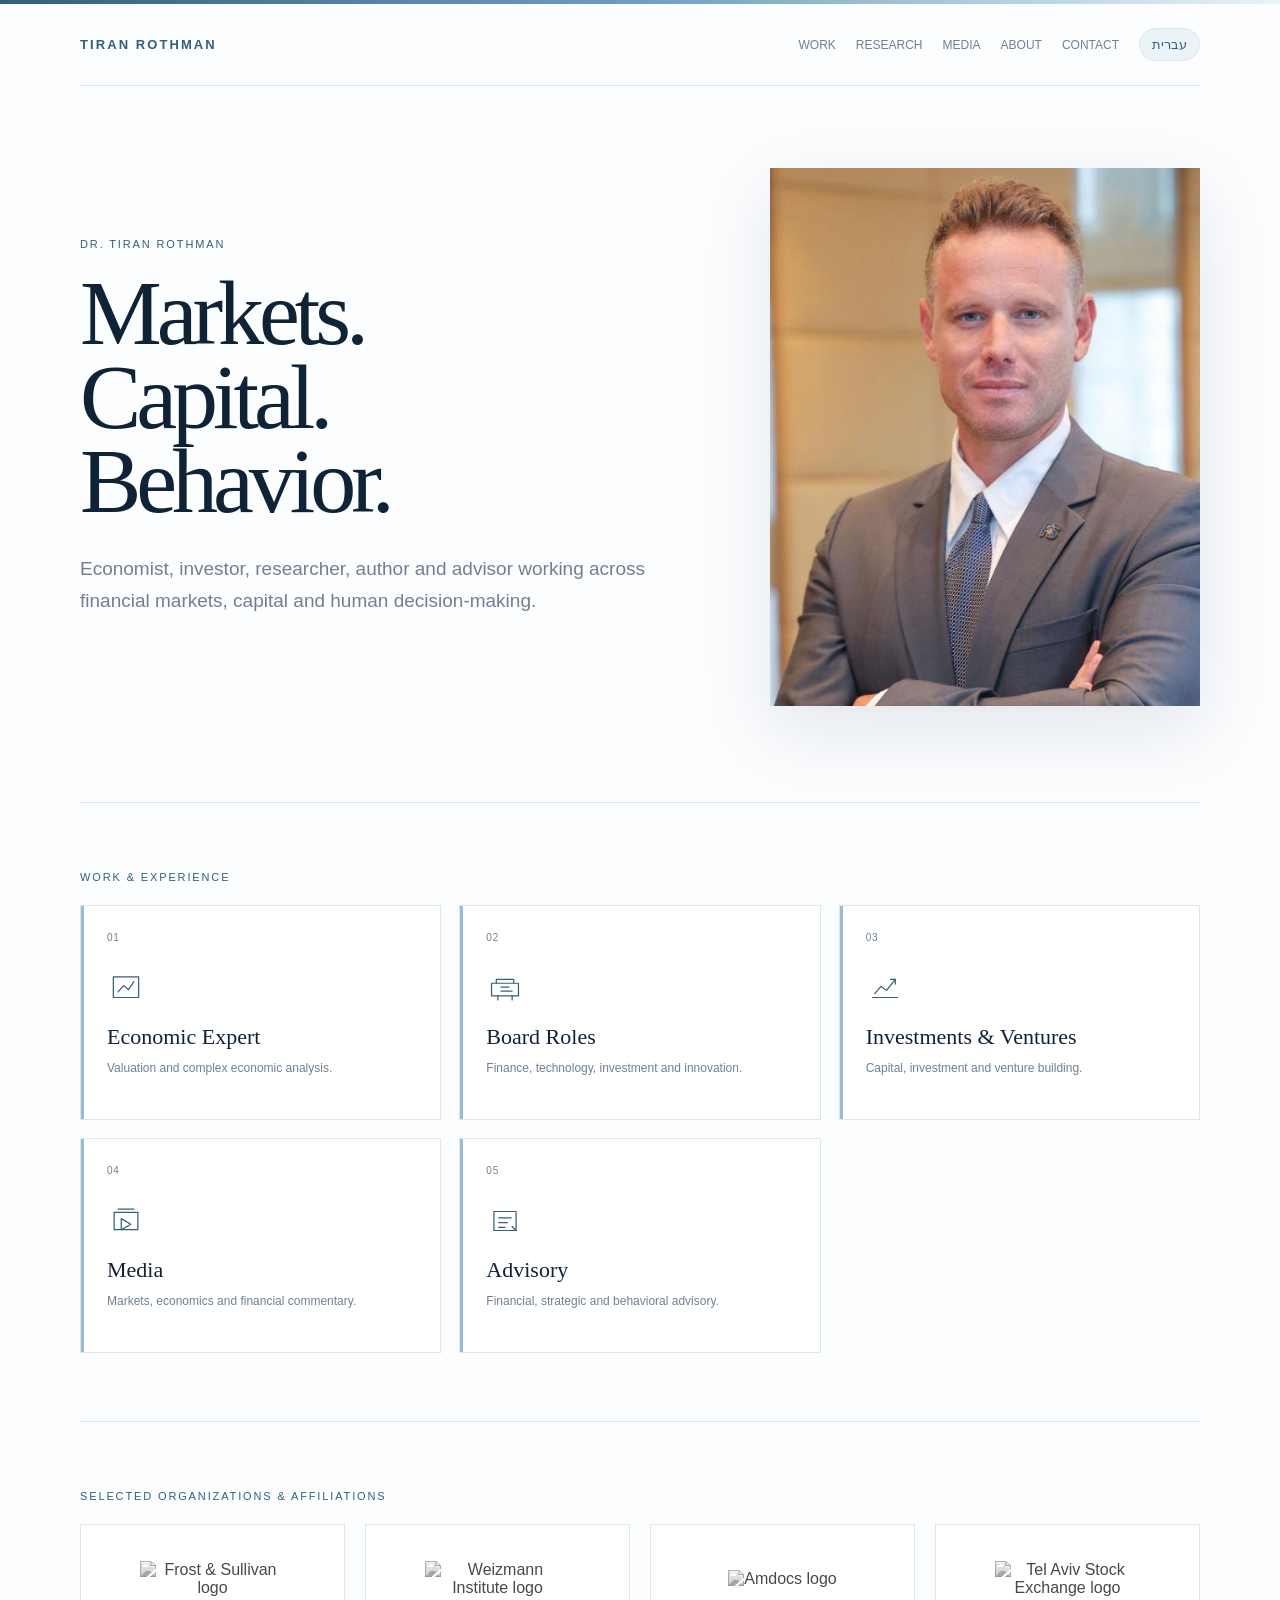
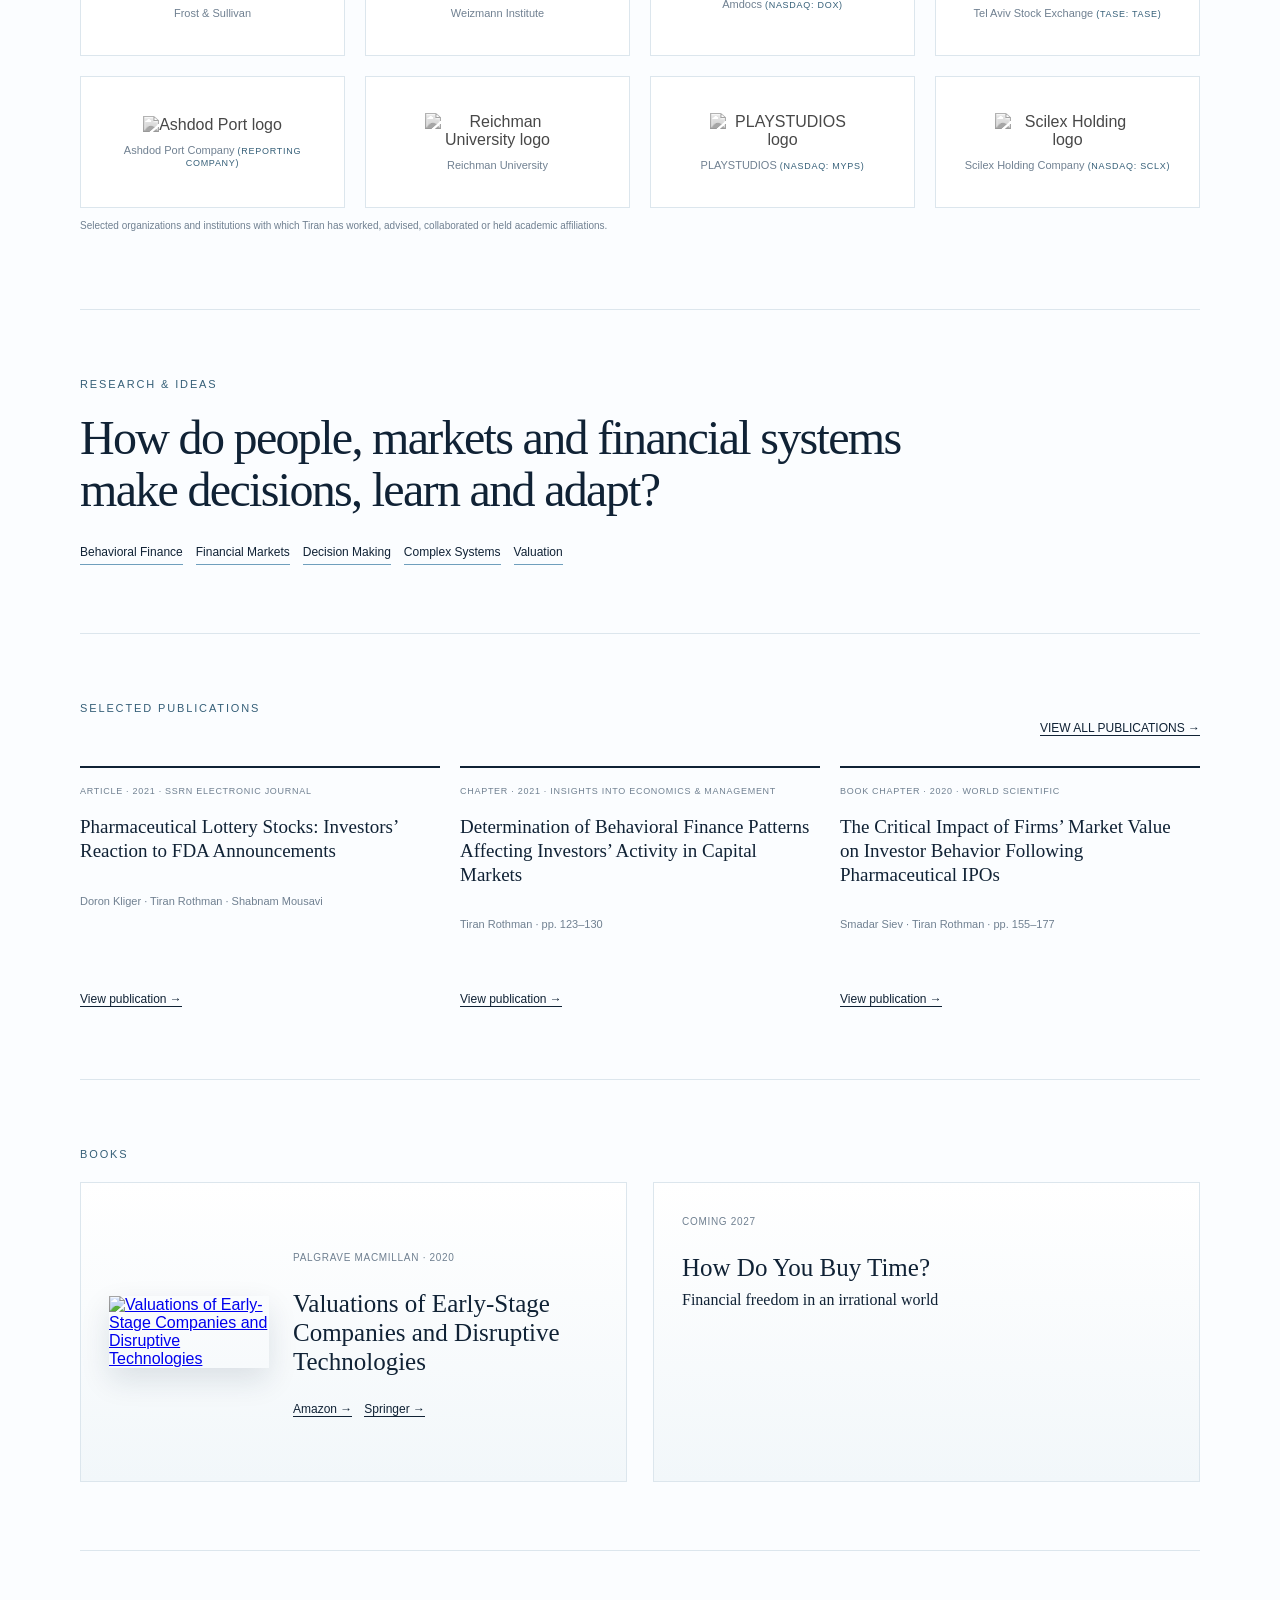
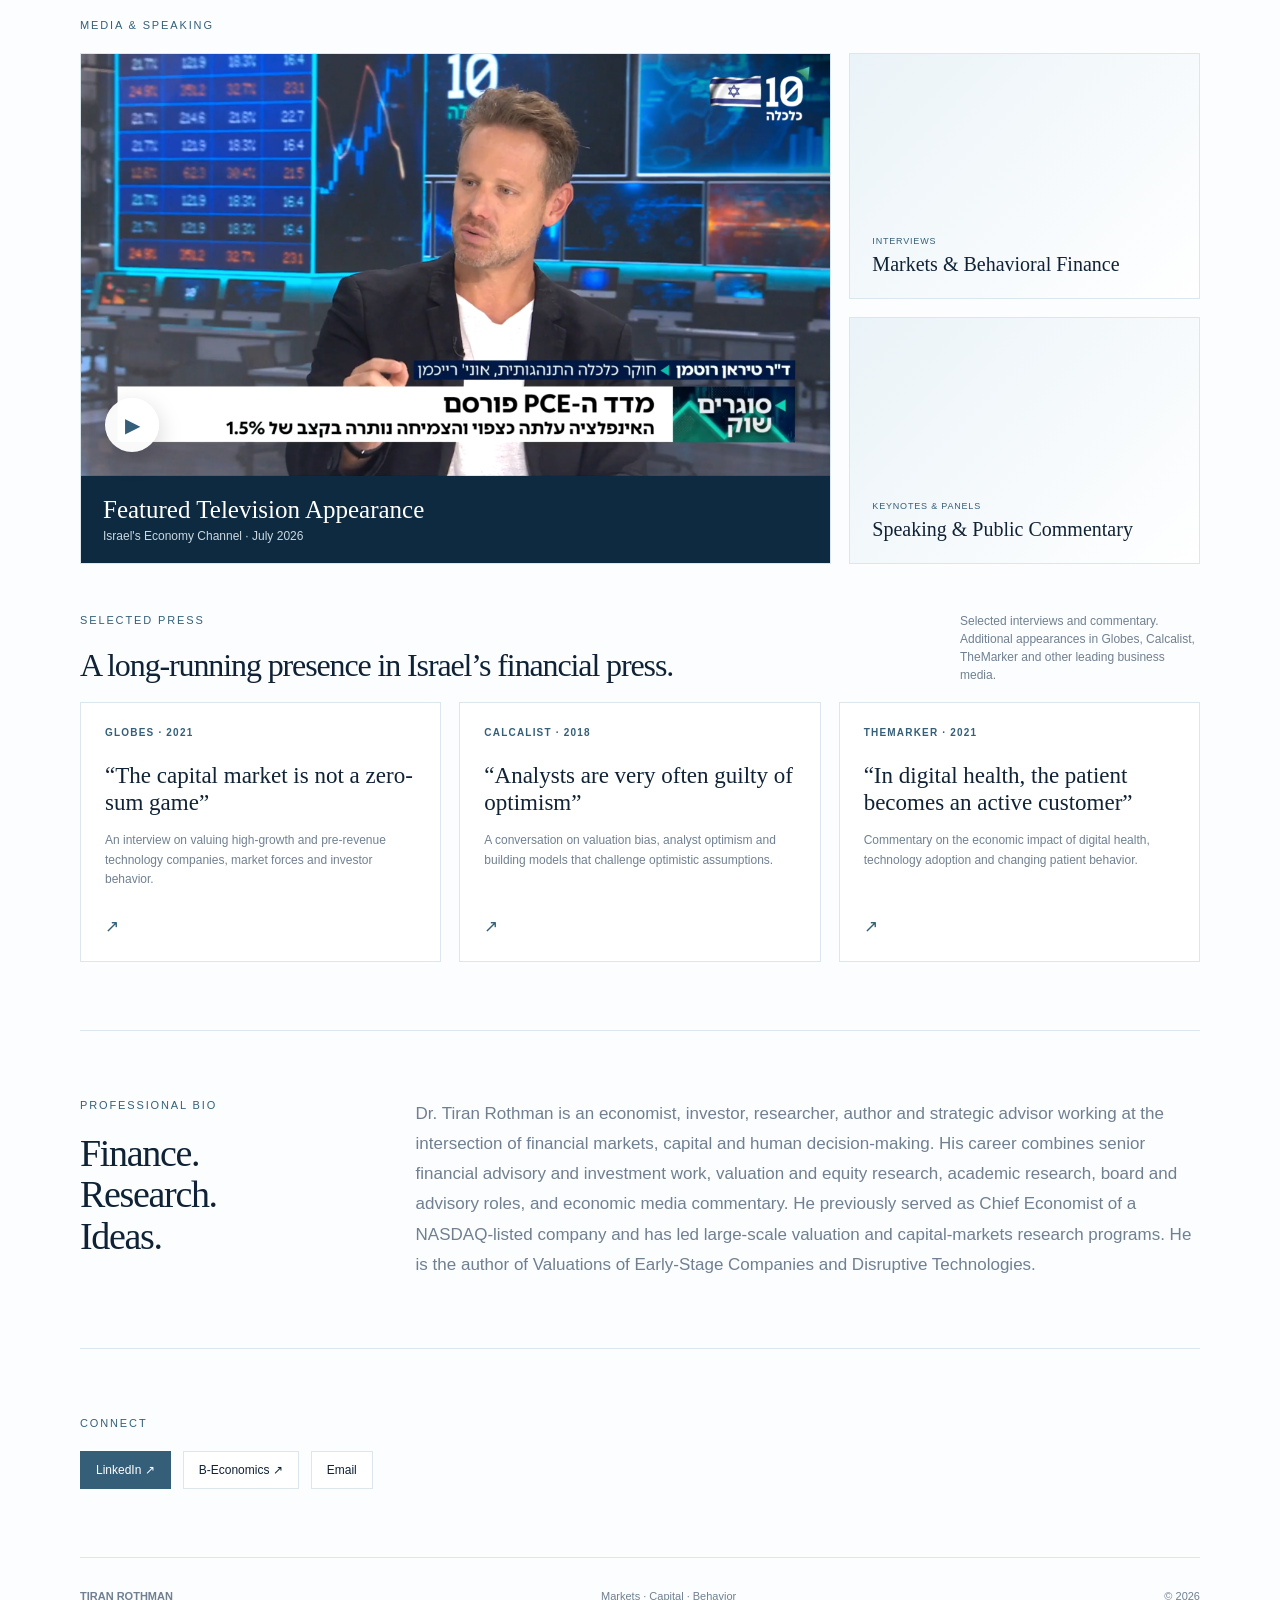
==== commit 742feb87: "Update index.html" ====
--- a/index.html
+++ b/index.html
@@ -2,299 +2,271 @@
 <html lang="en" dir="ltr">
 <head>
 <meta charset="utf-8">
-<meta name="viewport" content="width=device-width, initial-scale=1, viewport-fit=cover">
-<meta name="description" content="Dr. Tiran Rothman works across venture capital, board strategy, fundraising, valuation, behavioral finance and investment decision making. Researcher, author, speaker and 40 Under 40 honoree.">
-<meta name="keywords" content="Tiran Rothman, venture capital Israel, board advisor, fundraising, startup valuation, investment strategy, behavioral finance, economic expert, speaker, financial freedom, psychology of investing, 40 under 40">
-<meta name="author" content="Dr. Tiran Rothman">
-<meta name="robots" content="index,follow,max-image-preview:large,max-snippet:-1,max-video-preview:-1">
-<meta name="theme-color" content="#355f78">
-<meta property="profile:first_name" content="Tiran">
-<meta property="profile:last_name" content="Rothman">
-<meta name="googlebot" content="index,follow,max-image-preview:large,max-snippet:-1,max-video-preview:-1">
-<link rel="canonical" href="https://tir48-1.github.io/tiran-rothman/">
-<link rel="preconnect" href="https://i.ytimg.com" crossorigin>
-<link rel="icon" href="favicon.svg" type="image/svg+xml">
-<link rel="apple-touch-icon" href="https://raw.githubusercontent.com/Tir48-1/tiran-rothman/main/portrait.png">
-<meta property="og:title" content="Dr. Tiran Rothman | Venture Capital, Boards & Behavioral Finance">
-<meta property="og:description" content="Venture capital, investment strategy, board advisory, behavioral finance, valuation, research and speaking.">
-<meta property="og:type" content="website">
-<meta property="og:url" content="https://tir48-1.github.io/tiran-rothman/">
-<meta property="og:image" content="https://raw.githubusercontent.com/Tir48-1/tiran-rothman/main/portrait.png">
-<meta property="og:image:alt" content="Dr. Tiran Rothman">
-<meta property="og:site_name" content="Tiran Rothman">
-<meta property="og:locale" content="en_US">
-<meta name="twitter:card" content="summary_large_image">
-<meta name="twitter:title" content="Dr. Tiran Rothman | Venture Capital, Boards & Behavioral Finance">
-<meta name="twitter:description" content="Venture capital, investment strategy, board advisory, behavioral finance, valuation, research and speaking.">
-<meta name="twitter:image" content="https://raw.githubusercontent.com/Tir48-1/tiran-rothman/main/portrait.png">
-<title>Dr. Tiran Rothman | Venture Capital, Boards & Behavioral Finance</title>
+<meta name="viewport" content="width=device-width, initial-scale=1">
+<meta name="description" content="Dr. Tiran Rothman — economist, investor, researcher, author and advisor.">
+<title>Tiran Rothman</title>
 <style>
 :root{
-  --ink:#102235;--ink2:#1f3a50;--muted:#6f7f8f;--line:#dce6ed;--paper:#fbfdff;
-  --soft:#f3f7fa;--blue:#6f9fbd;--blue2:#355f78;--pale:#eaf3f8;--white:#fff;
-  --shadow:0 24px 70px rgba(16,34,53,.10);
+  --ink:#102235; --muted:#708091; --line:#dce6ed; --paper:#fbfdff;
+  --soft:#f2f7fa; --blue:#6f9fbd; --blue2:#355f78; --pale:#eaf3f8;
 }
 *{box-sizing:border-box}
 html{scroll-behavior:smooth}
-body{margin:0;background:var(--paper);color:var(--ink);font-family:"Segoe UI",Arial,sans-serif;-webkit-font-smoothing:antialiased;text-rendering:optimizeLegibility} img{max-width:100%} :focus-visible{outline:3px solid var(--blue);outline-offset:3px}.skip-link{position:absolute;left:-9999px;top:8px;z-index:999;background:var(--ink);color:#fff;padding:10px 14px;text-decoration:none}.skip-link:focus{left:12px}
+body{margin:0;background:var(--paper);color:var(--ink);font-family:"Segoe UI",Arial,sans-serif}
 body.rtl{direction:rtl;font-family:Arial,"Segoe UI",sans-serif}
-a{color:inherit}
 .wrap{max-width:1180px;margin:auto;padding:0 30px}
 .topline{height:4px;background:linear-gradient(90deg,var(--blue2),var(--blue),var(--pale))}
-nav{position:sticky;top:0;z-index:10;background:rgba(251,253,255,.92);backdrop-filter:blur(14px);display:flex;justify-content:space-between;align-items:center;padding:17px 0;border-bottom:1px solid var(--line);gap:24px}
-.brand{font-weight:700;letter-spacing:.16em;font-size:13px;color:var(--blue2);white-space:nowrap}
-.navlinks{display:flex;align-items:center;gap:18px;font-size:12px;letter-spacing:.05em;color:var(--muted)}
-.navlinks a{text-decoration:none}.navlinks a:hover{color:var(--blue2)}
-.lang{border:1px solid var(--line);background:var(--pale);color:var(--blue2);padding:8px 12px;border-radius:999px;cursor:pointer}.menu-btn{display:none;border:1px solid var(--line);background:#fff;color:var(--ink);padding:8px 11px;border-radius:8px;cursor:pointer;font-size:16px}
-.hero{min-height:82vh;display:grid;grid-template-columns:1.08fr .92fr;gap:58px;align-items:center;padding:54px 0 58px}
-.kicker,.eyebrow{font-size:11px;letter-spacing:.18em;color:var(--blue2);text-transform:uppercase}
-.kicker{margin-bottom:20px}
-h1,.display,.card h3,.book h3,.media-copy h3,.quote,.metric strong{font-family:Baskerville,Georgia,"Times New Roman",serif;font-weight:400}
-h1{font-size:clamp(58px,7.5vw,96px);line-height:.9;letter-spacing:-.058em;margin:0 0 28px}
-.lead{font-size:20px;line-height:1.58;color:var(--muted);max-width:650px}.shortbio{margin-top:16px;font-size:14px;line-height:1.55;color:var(--ink2);max-width:660px}.lecture-list{display:grid;grid-template-columns:repeat(3,1fr);gap:14px;margin-top:22px}.lecture{padding:18px;border:1px solid var(--line);background:#fff}.lecture strong{display:block;font-family:Baskerville,Georgia,serif;font-size:19px;font-weight:400;line-height:1.2;margin-bottom:6px}.lecture span{font-size:12px;line-height:1.5;color:var(--muted)}
-.hero-actions{display:flex;gap:12px;flex-wrap:wrap;margin-top:30px}
-.btn{display:inline-block;padding:11px 16px;border:1px solid var(--line);color:var(--ink);text-decoration:none;background:#fff;font-size:12px}
+nav{display:flex;justify-content:space-between;align-items:center;padding:24px 0;border-bottom:1px solid var(--line);gap:24px}
+.brand{font-weight:700;letter-spacing:.16em;font-size:13px;color:var(--blue2)}
+.navlinks{display:flex;align-items:center;gap:20px;font-size:12px;color:var(--muted)}
+.navlinks a{color:inherit;text-decoration:none}.navlinks a:hover{color:var(--blue2)}
+.lang{border:1px solid var(--line);background:var(--pale);color:var(--blue2);padding:8px 12px;border-radius:999px;cursor:pointer}
+.hero{display:grid;grid-template-columns:1.12fr .88fr;gap:82px;align-items:center;padding:82px 0 96px}
+.kicker,.eyebrow{font-size:11px;letter-spacing:.17em;color:var(--blue2);margin-bottom:22px}
+h1,.display,.card h3,.book h3,.media-copy h3{font-family:Baskerville,Georgia,"Times New Roman",serif;font-weight:400}
+h1{font-size:clamp(56px,7.2vw,92px);line-height:.91;letter-spacing:-.055em;margin:0 0 30px}
+body.rtl h1,body.rtl .display,body.rtl .card h3,body.rtl .book h3{font-family:"Times New Roman",serif;letter-spacing:-.02em}
+.lead{font-size:19px;line-height:1.65;color:var(--muted);max-width:600px}
+.hero img{width:100%;max-width:430px;justify-self:end;aspect-ratio:4/5;object-fit:cover;object-position:center top;box-shadow:0 24px 70px rgba(16,34,53,.10)}
+section{padding:68px 0;border-top:1px solid var(--line)}
+.display{font-size:clamp(31px,4vw,48px);line-height:1.1;letter-spacing:-.035em;max-width:880px}
+.work-grid{display:grid;grid-template-columns:repeat(3,1fr);gap:18px;margin-top:10px}
+.card{position:relative;padding:26px;min-height:215px;background:#fff;border:1px solid var(--line);display:flex;flex-direction:column;transition:transform .2s ease,box-shadow .2s ease,border-color .2s ease;overflow:hidden}
+.card:hover{transform:translateY(-3px);border-color:#b7cfde;box-shadow:0 16px 36px rgba(16,34,53,.08)}
+.card:before{content:"";position:absolute;inset:0 auto 0 0;width:3px;background:var(--blue);opacity:.7}
+body.rtl .card:before{left:auto;right:0}
+.num{font-size:10px;color:var(--muted);margin-bottom:26px;letter-spacing:.08em}
+.work-icon{width:38px;height:38px;margin-bottom:18px;color:var(--blue2)}
+.work-icon svg{width:100%;height:100%;fill:none;stroke:currentColor;stroke-width:1.55;stroke-linecap:round;stroke-linejoin:round}
+.card h3{font-size:22px;line-height:1.12;margin:0 0 10px}
+.card p{font-size:12px;line-height:1.65;color:var(--muted);margin:0;max-width:270px}
+.press-intro{margin:48px 0 18px;display:flex;justify-content:space-between;align-items:end;gap:30px}
+.press-intro .display{font-size:32px;max-width:690px}
+.press-grid{display:grid;grid-template-columns:repeat(3,1fr);gap:18px}
+.press-card{position:relative;min-height:260px;padding:24px;background:#fff;border:1px solid var(--line);display:flex;flex-direction:column;text-decoration:none;color:var(--ink);transition:transform .2s ease,box-shadow .2s ease,border-color .2s ease}
+.press-card:hover{transform:translateY(-3px);border-color:#b7cfde;box-shadow:0 16px 36px rgba(16,34,53,.08)}
+.press-source{font-size:10px;letter-spacing:.12em;color:var(--blue2);margin-bottom:24px;font-weight:700}
+.press-card h3{font-family:Baskerville,Georgia,"Times New Roman",serif;font-weight:400;font-size:23px;line-height:1.2;margin:0 0 14px}
+body.rtl .press-card h3{font-family:"Times New Roman",serif}
+.press-card p{font-size:12px;line-height:1.65;color:var(--muted);margin:0 0 22px}
+.press-arrow{margin-top:auto;font-size:17px;color:var(--blue2)}
+.press-more{font-size:12px;color:var(--muted);max-width:240px;line-height:1.5}
+.orgs{display:grid;grid-template-columns:repeat(4,1fr);gap:20px}
+.org{min-height:132px;display:flex;flex-direction:column;align-items:center;justify-content:center;text-align:center;padding:18px;background:#fff;border:1px solid var(--line);transition:transform .2s ease,box-shadow .2s ease}
+.org img{max-width:145px;max-height:54px;object-fit:contain;filter:grayscale(100%);opacity:.82}
+.org:hover{transform:translateY(-2px);box-shadow:0 12px 30px rgba(16,34,53,.06)}.org:hover img{filter:none;opacity:1}
+.org-name{font-size:11px;margin-top:10px;color:var(--muted)}
+.org-market{font-size:9px;letter-spacing:.08em;color:var(--blue2);margin-top:3px}
+.tags{display:flex;flex-wrap:wrap;gap:13px;margin-top:28px}
+.tag{font-size:12px;border-bottom:1px solid var(--blue);padding-bottom:5px}
+.pub-grid{display:grid;grid-template-columns:repeat(3,1fr);gap:20px;margin-top:30px}
+.pub{border-top:2px solid var(--ink);padding:18px 8px 4px 0;min-height:245px;display:flex;flex-direction:column}.pub a{margin-top:auto;width:max-content}
+.pub small{font-size:9px;letter-spacing:.08em;color:var(--muted)}
+.pub h3{font-family:Baskerville,Georgia,serif;font-size:19px;font-weight:400;line-height:1.25}
+.pub a,.textlink{color:var(--ink);font-size:12px;text-decoration:none;border-bottom:1px solid var(--ink)}
+.books{display:grid;grid-template-columns:1fr 1fr;gap:26px}
+.book{border:1px solid var(--line);background:linear-gradient(180deg,#fff,var(--soft));padding:28px;min-height:300px}
+.book-one{display:grid;grid-template-columns:160px 1fr;gap:24px;align-items:center}
+.book-cover{width:100%;box-shadow:0 12px 30px rgba(20,45,65,.12)}
+.book h3{font-size:25px;line-height:1.15}
+.book small{font-size:10px;color:var(--muted);letter-spacing:.07em}
+.media-layout{display:grid;grid-template-columns:1.5fr .7fr;gap:18px}
+.featured-video{background:#071c2d;border:1px solid var(--line)}
+.featured-video video{width:100%;display:block;aspect-ratio:16/9;background:#071c2d}
+.media-copy{padding:20px 22px;background:#0e2a40;color:#fff}
+.media-copy h3{font-size:25px;margin:0 0 5px}.media-copy p{margin:0;color:#c9d8e2;font-size:12px}
+.media-side{display:grid;gap:18px}
+.media-small{min-height:190px;padding:22px;background:linear-gradient(135deg,var(--pale),#fff);border:1px solid var(--line);display:flex;flex-direction:column;justify-content:flex-end}
+.media-small small{font-size:9px;color:var(--blue2);letter-spacing:.09em}.media-small strong{font-family:Baskerville,Georgia,serif;font-size:20px;font-weight:400;margin-top:7px}
+.bio{display:grid;grid-template-columns:.52fr 1.48fr;gap:60px}
+.bio p{font-size:17px;line-height:1.78;color:var(--muted);margin:0}
+.connect{display:flex;gap:12px;flex-wrap:wrap}
+.btn{display:inline-block;padding:11px 15px;border:1px solid var(--line);color:var(--ink);text-decoration:none;background:#fff;font-size:12px}
 .btn.primary{background:var(--blue2);border-color:var(--blue2);color:#fff}
-.portrait-wrap{position:relative;justify-self:end;width:100%;max-width:430px}
-.portrait-wrap:before{content:"";position:absolute;inset:18px -18px -18px 18px;background:var(--pale);z-index:-1}
-.hero img{width:100%;aspect-ratio:4/5;object-fit:cover;object-position:center top;display:block;box-shadow:var(--shadow)}
-section{padding:46px 0;border-top:1px solid var(--line)}
-.section-head{display:flex;justify-content:space-between;gap:24px;align-items:flex-end;margin-bottom:24px}
-.display{font-size:clamp(31px,4vw,50px);line-height:1.1;letter-spacing:-.035em;max-width:940px;margin-top:18px}
-.sub{font-size:15px;color:var(--muted);line-height:1.65;max-width:560px}
-.core-grid{display:grid;grid-template-columns:repeat(3,1fr);border-top:1px solid var(--line)}
-.card{padding:22px 20px 22px 0;min-height:180px;border-bottom:1px solid var(--line)}
-.card+.card{padding-left:20px;border-left:1px solid var(--line)}
-body.rtl .card{padding:26px 0 28px 22px} body.rtl .card+.card{padding-right:22px;padding-left:0;border-left:0;border-right:1px solid var(--line)}
-.num{font-size:10px;color:var(--muted);margin-bottom:30px}
-.card h3{font-size:26px;line-height:1.12;margin:0 0 10px}.card p{font-size:15px;line-height:1.65;color:var(--muted);margin:0}
-.focus{display:flex;flex-wrap:wrap;gap:11px;margin-top:28px}.tag{font-size:12px;border:1px solid var(--line);padding:9px 12px;background:#fff}
-.work-grid{display:grid;grid-template-columns:repeat(3,1fr);gap:18px}.work{background:#fff;border:1px solid var(--line);padding:21px;min-height:190px;display:flex;flex-direction:column;transition:.2s ease}
-.work:hover{transform:translateY(-3px);box-shadow:0 14px 34px rgba(16,34,53,.06)}.work small{font-size:9px;letter-spacing:.1em;color:var(--blue2)}.work h3{font-family:Baskerville,Georgia,serif;font-weight:400;font-size:24px;margin:28px 0 8px}.work p{margin:0;color:var(--muted);font-size:14px;line-height:1.6}
-.orgs{display:grid;grid-template-columns:repeat(4,1fr);gap:14px}.org{min-height:104px;display:flex;flex-direction:column;align-items:center;justify-content:center;text-align:center;padding:16px;background:#fff;border:1px solid var(--line)}.org img{max-width:150px;max-height:58px;object-fit:contain;filter:grayscale(100%);opacity:.78}.org:hover img{filter:none;opacity:1}.org-name{font-size:11px;margin-top:9px;color:var(--muted)}
-.research-block{display:grid;grid-template-columns:1.15fr .85fr;gap:48px;align-items:start}.quote{font-size:clamp(34px,4.1vw,52px);line-height:1.08;letter-spacing:-.035em}.research-copy{font-size:16px;line-height:1.75;color:var(--muted)}
-.pub-grid{display:grid;grid-template-columns:repeat(3,1fr);gap:20px;margin-top:30px}.pub{border-top:2px solid var(--ink);padding:18px 8px 4px 0;min-height:250px;display:flex;flex-direction:column}.pub small{font-size:9px;letter-spacing:.08em;color:var(--muted)}.pub h3{font-family:Baskerville,Georgia,serif;font-size:19px;font-weight:400;line-height:1.25}.pub p{font-size:11px;color:var(--muted);line-height:1.5}.pub a,.textlink{margin-top:auto;width:max-content;color:var(--ink);font-size:12px;text-decoration:none;border-bottom:1px solid var(--ink)}
-.books{display:grid;grid-template-columns:1.2fr .8fr;gap:22px}.book{border:1px solid var(--line);background:linear-gradient(180deg,#fff,var(--soft));padding:28px;min-height:300px}.book-one{display:grid;grid-template-columns:150px 1fr;gap:24px;align-items:center}.book-cover{width:100%;box-shadow:0 12px 30px rgba(20,45,65,.12)}.book h3{font-size:25px;line-height:1.15}.book small{font-size:10px;color:var(--muted);letter-spacing:.07em}
-.media-layout{display:grid;grid-template-columns:1.45fr .75fr;gap:18px}.featured-video{background:#071c2d;border:1px solid var(--line)}.featured-video img{width:100%;display:block;aspect-ratio:16/9;object-fit:cover;object-position:center 42%}.media-copy{padding:20px 22px;background:#0e2a40;color:#fff}.media-copy h3{font-size:25px;margin:0 0 5px}.media-copy p{margin:0;color:#c9d8e2;font-size:12px}.media-side{display:grid;gap:18px}.media-small{min-height:190px;padding:22px;background:linear-gradient(135deg,var(--pale),#fff);border:1px solid var(--line);display:flex;flex-direction:column;justify-content:flex-end}.media-small small{font-size:9px;color:var(--blue2);letter-spacing:.09em}.media-small strong{font-family:Baskerville,Georgia,serif;font-size:20px;font-weight:400;margin-top:7px}
-.bio{display:grid;grid-template-columns:.55fr 1.45fr;gap:62px}.bio p{font-size:18px;line-height:1.8;color:var(--muted);margin:0}.metrics{display:grid;grid-template-columns:repeat(3,1fr);gap:12px;margin-top:30px}.metric{border-top:1px solid var(--line);padding-top:14px}.metric strong{display:block;font-size:28px}.metric span{font-size:10px;color:var(--muted)}
-.contact{display:grid;grid-template-columns:1.2fr .8fr;gap:36px;align-items:end}.connect{display:flex;gap:12px;flex-wrap:wrap;justify-content:flex-end}
 footer{padding:32px 0 42px;border-top:1px solid var(--line);display:flex;justify-content:space-between;gap:18px;flex-wrap:wrap;color:var(--muted);font-size:11px}
-body.rtl h1,body.rtl .display,body.rtl .card h3,body.rtl .book h3,body.rtl .quote,body.rtl .metric strong{font-family:"Times New Roman",serif;letter-spacing:-.02em}
-@media(max-width:900px){.lecture-list{grid-template-columns:1fr;}.hero{grid-template-columns:1fr;min-height:auto;gap:34px}.portrait-wrap{justify-self:start;max-width:360px}.core-grid{grid-template-columns:1fr}.card,.card+.card{padding:22px 0!important;border-left:0!important;border-right:0!important}.work-grid,.pub-grid,.books,.media-layout,.bio,.research-block,.contact{grid-template-columns:1fr}.orgs{grid-template-columns:1fr 1fr}.connect{justify-content:flex-start}.section-head{display:block}.metrics{grid-template-columns:1fr 1fr 1fr}.menu-btn{display:inline-block}.navlinks{position:relative}.navlinks a{display:none}.navlinks.open{position:absolute;right:18px;top:62px;display:flex;flex-direction:column;align-items:stretch;gap:0;background:#fff;border:1px solid var(--line);box-shadow:0 18px 40px rgba(16,34,53,.12);min-width:210px;padding:8px;z-index:40}.navlinks.open a{display:block;padding:11px 12px}.navlinks.open .lang,.navlinks.open .menu-btn{align-self:flex-start;margin:5px 8px}body.rtl .navlinks.open{right:auto;left:18px}}
-@media(max-width:540px){.wrap{padding:0 18px}.hero{padding:52px 0 62px}.orgs,.work-grid,.pub-grid{grid-template-columns:1fr}.book-one{grid-template-columns:95px 1fr}.metrics{grid-template-columns:1fr}.display{font-size:34px}section{padding:54px 0}}
-
-.media-web{display:grid;grid-template-columns:1.3fr .7fr;gap:18px;margin-top:24px}.video-card{background:#071c2d;border:1px solid var(--line);overflow:hidden}.video-link{position:relative;display:block;text-decoration:none;background:#071c2d}.video-link img{width:100%;display:block;aspect-ratio:16/9;object-fit:cover}.video-link:after{content:"";position:absolute;inset:0;background:linear-gradient(180deg,rgba(7,28,45,.02),rgba(7,28,45,.22))}.play{position:absolute;z-index:2;left:50%;top:50%;transform:translate(-50%,-50%);width:68px;height:68px;border-radius:50%;display:grid;place-items:center;background:rgba(255,255,255,.96);color:var(--blue2);font-size:24px;box-shadow:0 12px 34px rgba(0,0,0,.22);transition:.2s ease}.video-link:hover .play{transform:translate(-50%,-50%) scale(1.06)}.video-fallback{display:none;aspect-ratio:16/9;place-items:center;color:#fff;text-align:center;padding:28px;font-family:Baskerville,Georgia,serif;font-size:26px}.proof-stack{display:grid;gap:14px}.proof-card{border:1px solid var(--line);background:#fff;padding:18px;text-decoration:none;display:flex;flex-direction:column;justify-content:space-between;min-height:126px;transition:.2s ease}.proof-card:hover{transform:translateY(-2px);box-shadow:0 12px 30px rgba(16,34,53,.06)}.proof-card small{font-size:9px;letter-spacing:.1em;color:var(--blue2)}.proof-card strong{font-family:Baskerville,Georgia,serif;font-size:20px;font-weight:400;line-height:1.2;margin-top:16px}.media-note{font-size:11px;color:var(--muted);line-height:1.55;margin-top:12px}.credibility{display:flex;gap:18px;align-items:center;flex-wrap:wrap;margin-top:22px}.credibility a{font-size:12px;color:var(--ink2);text-decoration:none;border-bottom:1px solid var(--line);padding-bottom:3px}.credibility a:hover{border-color:var(--blue2)}
-@media(max-width:900px){.media-web{grid-template-columns:1fr}}
-@media(prefers-reduced-motion:reduce){html{scroll-behavior:auto}*{transition:none!important;animation:none!important}}
-
-.press-grid{display:grid;grid-template-columns:1.05fr .95fr;gap:18px;margin-top:24px}.press-visual{position:relative;overflow:hidden;border:1px solid var(--line);background:#fff}.press-visual img{width:100%;height:100%;min-height:300px;object-fit:cover;display:block}.press-caption{position:absolute;left:0;right:0;bottom:0;padding:18px 20px;background:linear-gradient(180deg,transparent,rgba(7,28,45,.88));color:#fff}.press-caption small{font-size:9px;letter-spacing:.1em}.press-caption strong{display:block;font-family:Baskerville,Georgia,serif;font-size:24px;font-weight:400;margin-top:6px}.press-list{display:grid;gap:14px}.press-item{border:1px solid var(--line);background:#fff;padding:18px;text-decoration:none;display:flex;flex-direction:column;justify-content:space-between;min-height:92px}.press-item small{font-size:9px;letter-spacing:.1em;color:var(--blue2)}.press-item strong{font-family:Baskerville,Georgia,serif;font-weight:400;font-size:19px;line-height:1.2;margin-top:8px}.academic-grid{display:grid;grid-template-columns:repeat(3,1fr);gap:14px;margin-top:18px}.academic-card{background:#fff;border:1px solid var(--line);padding:18px;min-height:118px}.academic-card strong{font-family:Baskerville,Georgia,serif;font-size:21px;font-weight:400;display:block;margin-bottom:6px}.academic-card span{font-size:12px;line-height:1.5;color:var(--muted)}
-@media(max-width:900px){.press-grid,.academic-grid{grid-template-columns:1fr}.press-visual img{min-height:240px}.work-grid{grid-template-columns:1fr 1fr!important}}
-@media(max-width:560px){.work-grid{grid-template-columns:1fr!important}}
+footer a{color:inherit;text-decoration:none}
+@media(max-width:860px){
+  .navlinks a{display:none}.hero{grid-template-columns:1fr;gap:32px}.work-grid{grid-template-columns:1fr 1fr}.press-grid{grid-template-columns:1fr}
+  .orgs{grid-template-columns:1fr 1fr}.pub-grid,.books,.media-layout,.bio{grid-template-columns:1fr}.book-one{grid-template-columns:120px 1fr}
+}
+@media(max-width:500px){
+  .wrap{padding:0 18px}.work-grid,.orgs{grid-template-columns:1fr}.card,.card+.card{padding:20px 0!important;border-left:0!important;border-right:0!important}
+  section{padding:50px 0}.book-one{grid-template-columns:95px 1fr}
+}
 </style>
-
-<script type="application/ld+json">
-{
-  "@context": "https://schema.org",
-  "@type": "Person",
-  "name": "Dr. Tiran Rothman",
-  "url": "https://tir48-1.github.io/tiran-rothman/",
-  "image": "https://raw.githubusercontent.com/Tir48-1/tiran-rothman/main/portrait.png",
-  "email": "mailto:tiran@b-economics.com",
-  "jobTitle": ["Economist", "Investor", "Strategic Advisor", "Researcher", "Author", "Speaker"],
-  "knowsAbout": ["Venture Capital", "Investment Strategy", "Behavioral Finance", "Valuation", "Fundraising", "Financial Markets", "Board Strategy", "Complex Financial Systems"],
-  "sameAs": [
-    "https://www.linkedin.com/in/tiran-rothman-01b1836/",
-    "https://www.instagram.com/tiran.rothman/",
-    "https://www.researchgate.net/profile/Tiran-Rothman-2",
-    "https://www.globes.co.il/news/article.aspx?did=1001242234",
-    "https://www.youtube.com/watch?v=vhkz6dn2laA",
-    "https://www.youtube.com/@tiranrothman178",
-    "https://link.springer.com/book/10.1007/978-3-030-38847-8",
-    "https://b-economics.com/"
-  ]
-}
-</script>
-<script type="application/ld+json">
-{
-  "@context": "https://schema.org",
-  "@type": "Book",
-  "name": "Valuations of Early-Stage Companies and Disruptive Technologies",
-  "author": {"@type": "Person", "name": "Tiran Rothman"},
-  "datePublished": "2020",
-  "isbn": "9783030388461",
-  "publisher": {"@type": "Organization", "name": "Palgrave Macmillan"},
-  "url": "https://link.springer.com/book/10.1007/978-3-030-38847-8"
-}
-</script>
 </head>
 <body>
-<a class="skip-link" href="#main">Skip to content</a>
 <div class="topline"></div>
 <div class="wrap">
 <nav>
   <div class="brand">TIRAN ROTHMAN</div>
   <div class="navlinks">
-    <a href="#capital" data-en="VENTURE CAPITAL" data-he="הון סיכון">VENTURE CAPITAL</a>
+    <a href="#work" data-en="WORK" data-he="פעילות">WORK</a>
     <a href="#research" data-en="RESEARCH" data-he="מחקר">RESEARCH</a>
-    <a href="#expert" data-en="EXPERT" data-he="חוות דעת">EXPERT</a>
-    <a href="#speaking" data-en="SPEAKING" data-he="הרצאות">SPEAKING</a>
     <a href="#media" data-en="MEDIA" data-he="מדיה">MEDIA</a>
-    <a href="#press" data-en="PRESS" data-he="תקשורת">PRESS</a>
     <a href="#about" data-en="ABOUT" data-he="אודות">ABOUT</a>
     <a href="#contact" data-en="CONTACT" data-he="יצירת קשר">CONTACT</a>
-    <button id="lang" class="lang" type="button" aria-label="Switch language">עברית</button>
-    <button id="menu" class="menu-btn" type="button" aria-label="Open navigation" aria-expanded="false">☰</button>
+    <button id="lang" class="lang" type="button">עברית</button>
   </div>
 </nav>
-<main id="main">
+
 <header class="hero">
   <div>
     <div class="kicker" data-en="DR. TIRAN ROTHMAN" data-he="ד״ר טיראן רוטמן">DR. TIRAN ROTHMAN</div>
     <h1 data-en="Markets.<br>Capital.<br>Behavior." data-he="כלכלה.<br>שווקים.<br>החלטות.">Markets.<br>Capital.<br>Behavior.</h1>
-    <div class="lead" data-en="Economist, investor, researcher and strategic advisor working at the intersection of financial markets, capital allocation, complex systems and human decision making." data-he="כלכלן, משקיע, חוקר ויועץ אסטרטגי הפועל במפגש שבין שווקים פיננסיים, הקצאת הון, מערכות מורכבות וקבלת החלטות.">Economist, investor, researcher and strategic advisor working at the intersection of financial markets, capital allocation, complex systems and human decision making.</div>
-    <div class="hero-actions"><a class="btn primary" href="#selected-work" data-en="Selected Work" data-he="עבודות נבחרות">Selected Work</a><a class="btn" href="#contact" data-en="Get in Touch" data-he="יצירת קשר">Get in Touch</a></div>
-  </div>
-  <div class="portrait-wrap"><img loading="eager" fetchpriority="high" decoding="async" src="https://raw.githubusercontent.com/Tir48-1/tiran-rothman/main/portrait.png" alt="Dr. Tiran Rothman"></div>
+    <p class="lead" data-en="Economist, investor, researcher, author and advisor working across financial markets, capital and human decision-making." data-he="כלכלן, משקיע, חוקר, מחבר ויועץ הפועל בעולמות הפיננסים, שוקי ההון וקבלת ההחלטות.">Economist, investor, researcher, author and advisor working across financial markets, capital and human decision-making.</p>
+  </div>
+  <img src="[data-uri]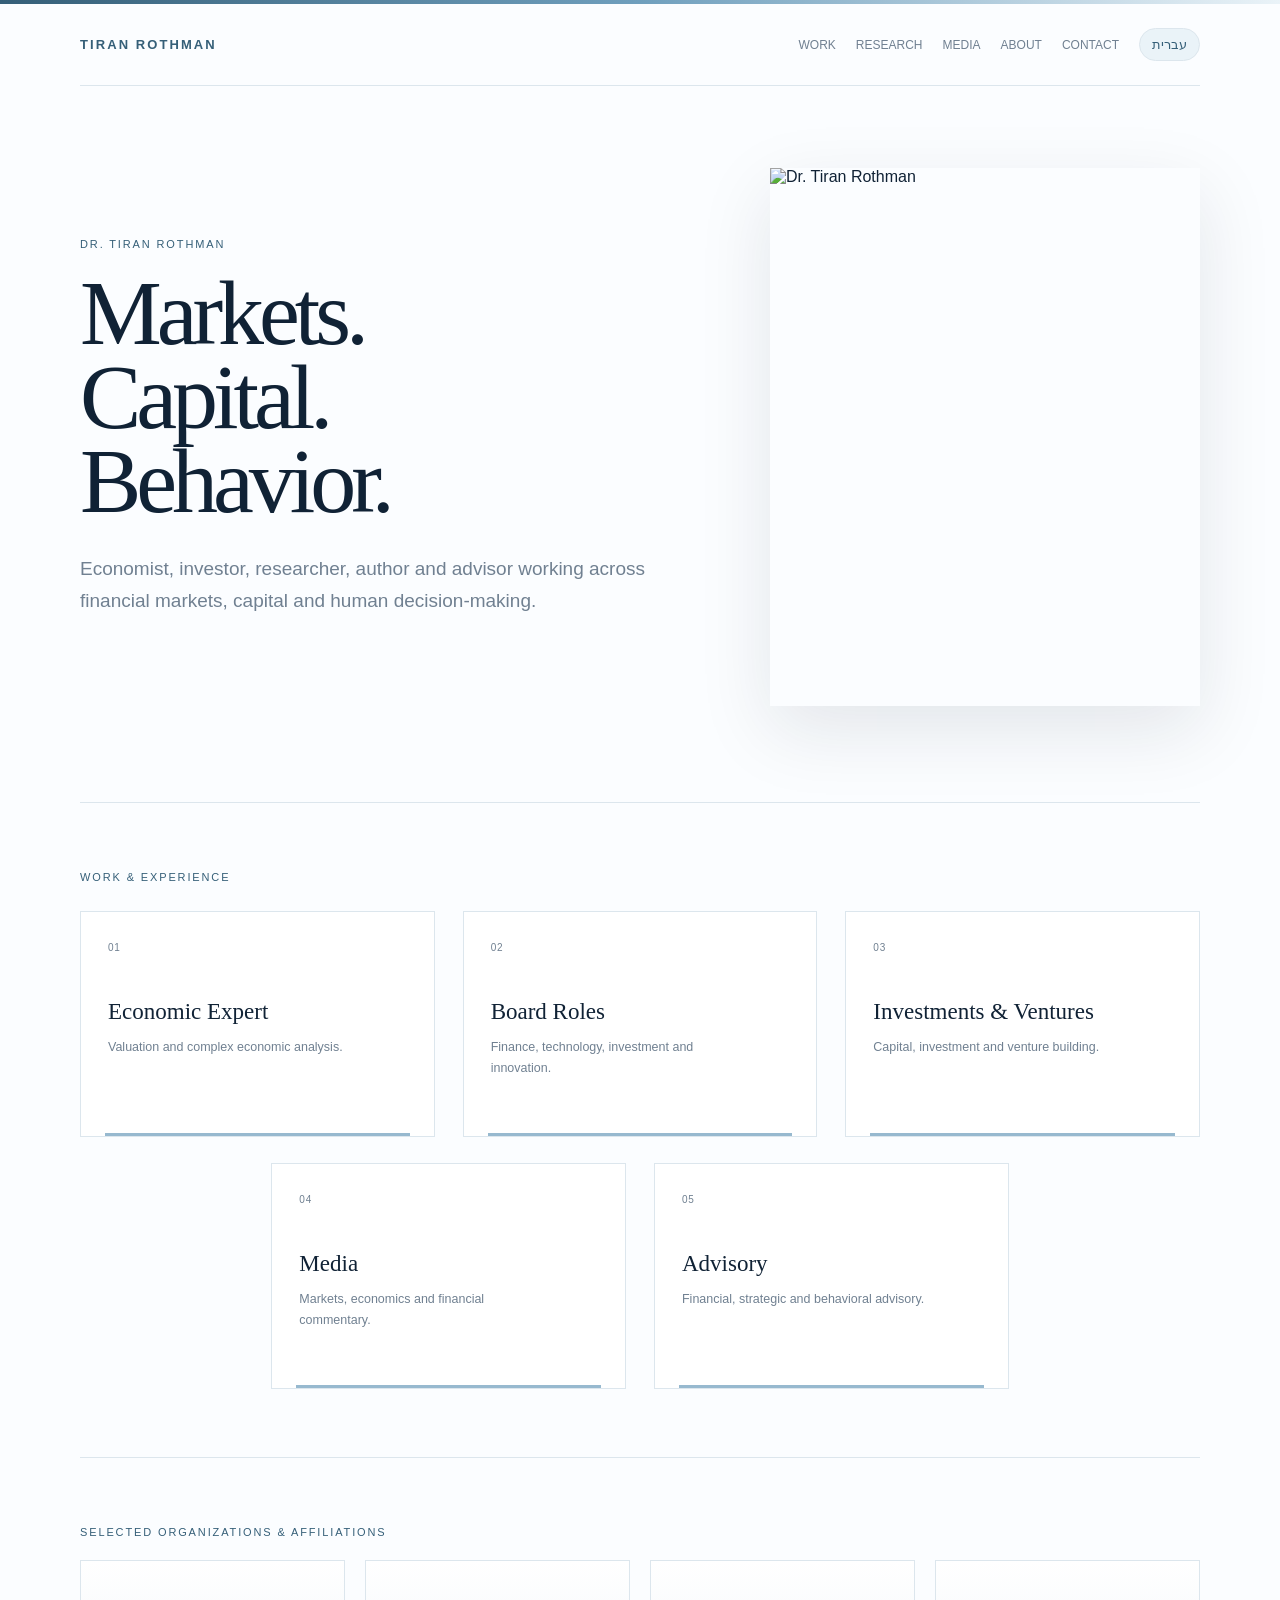
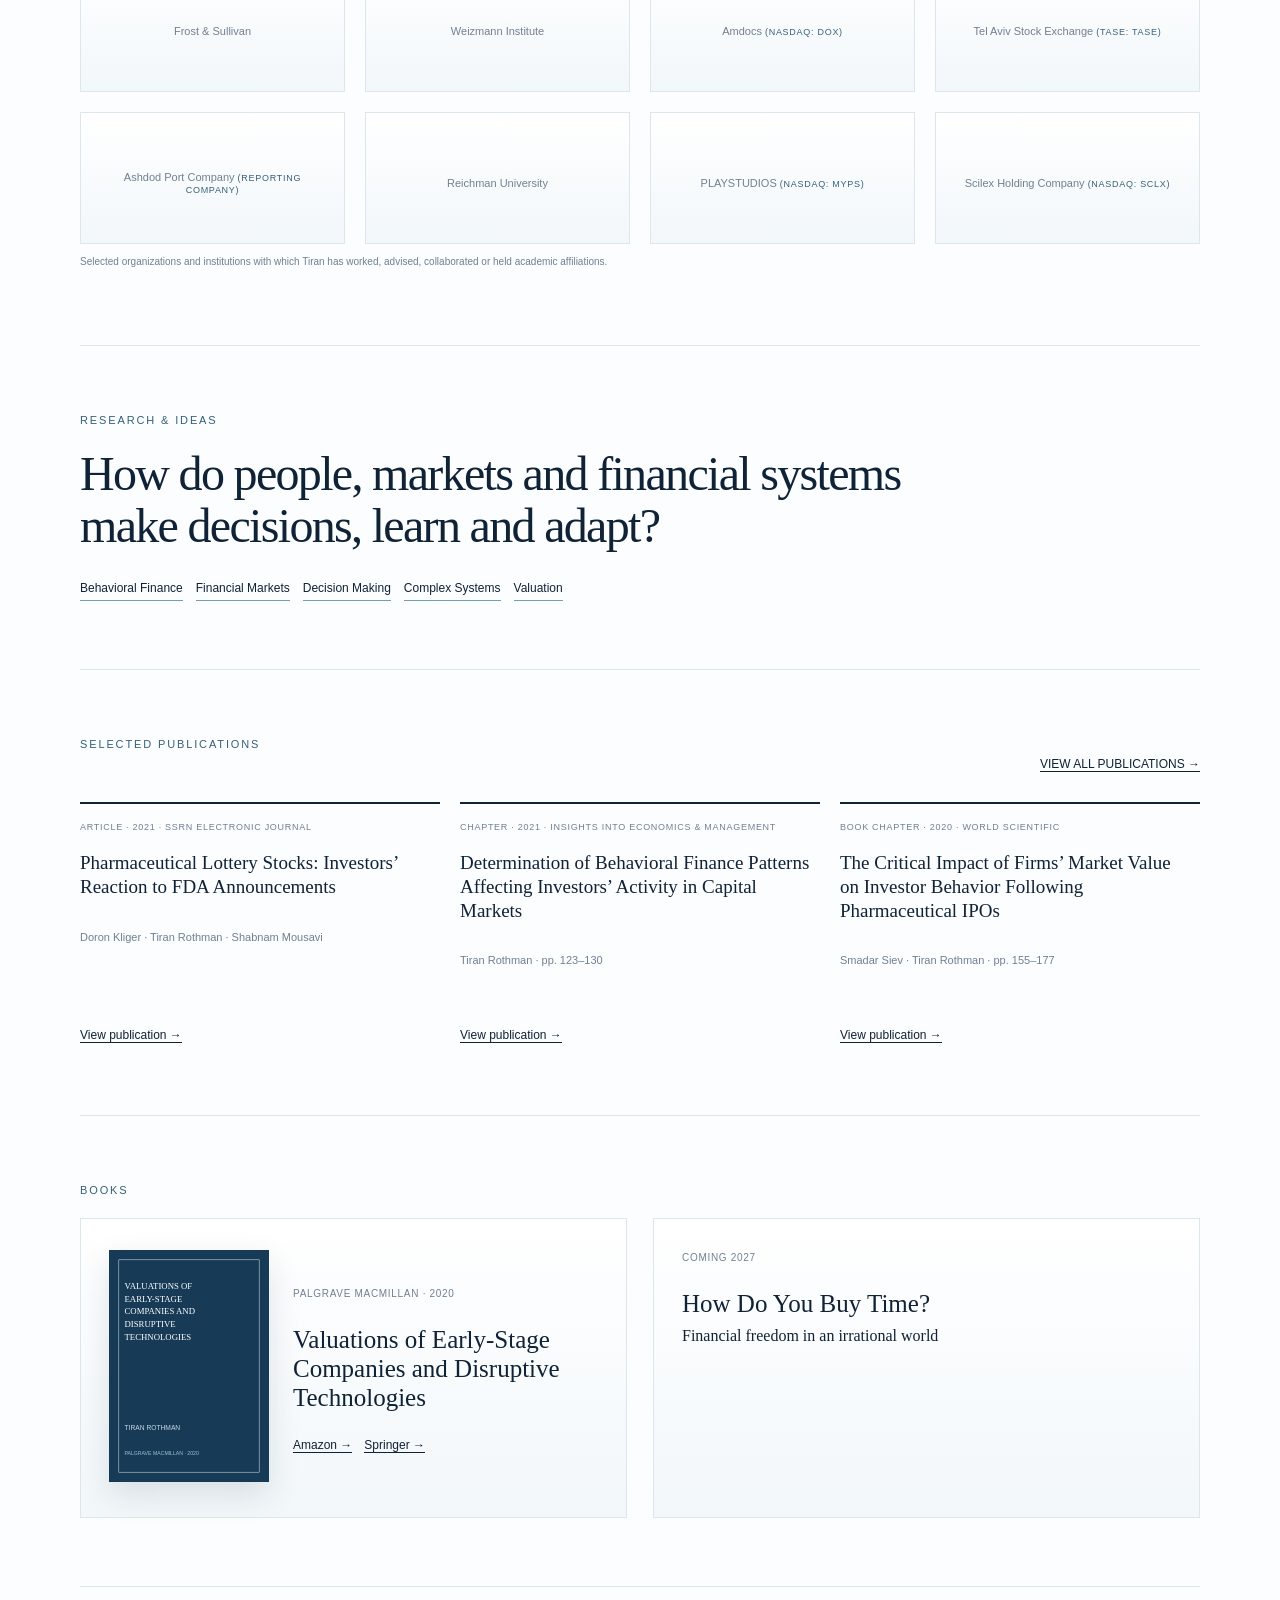
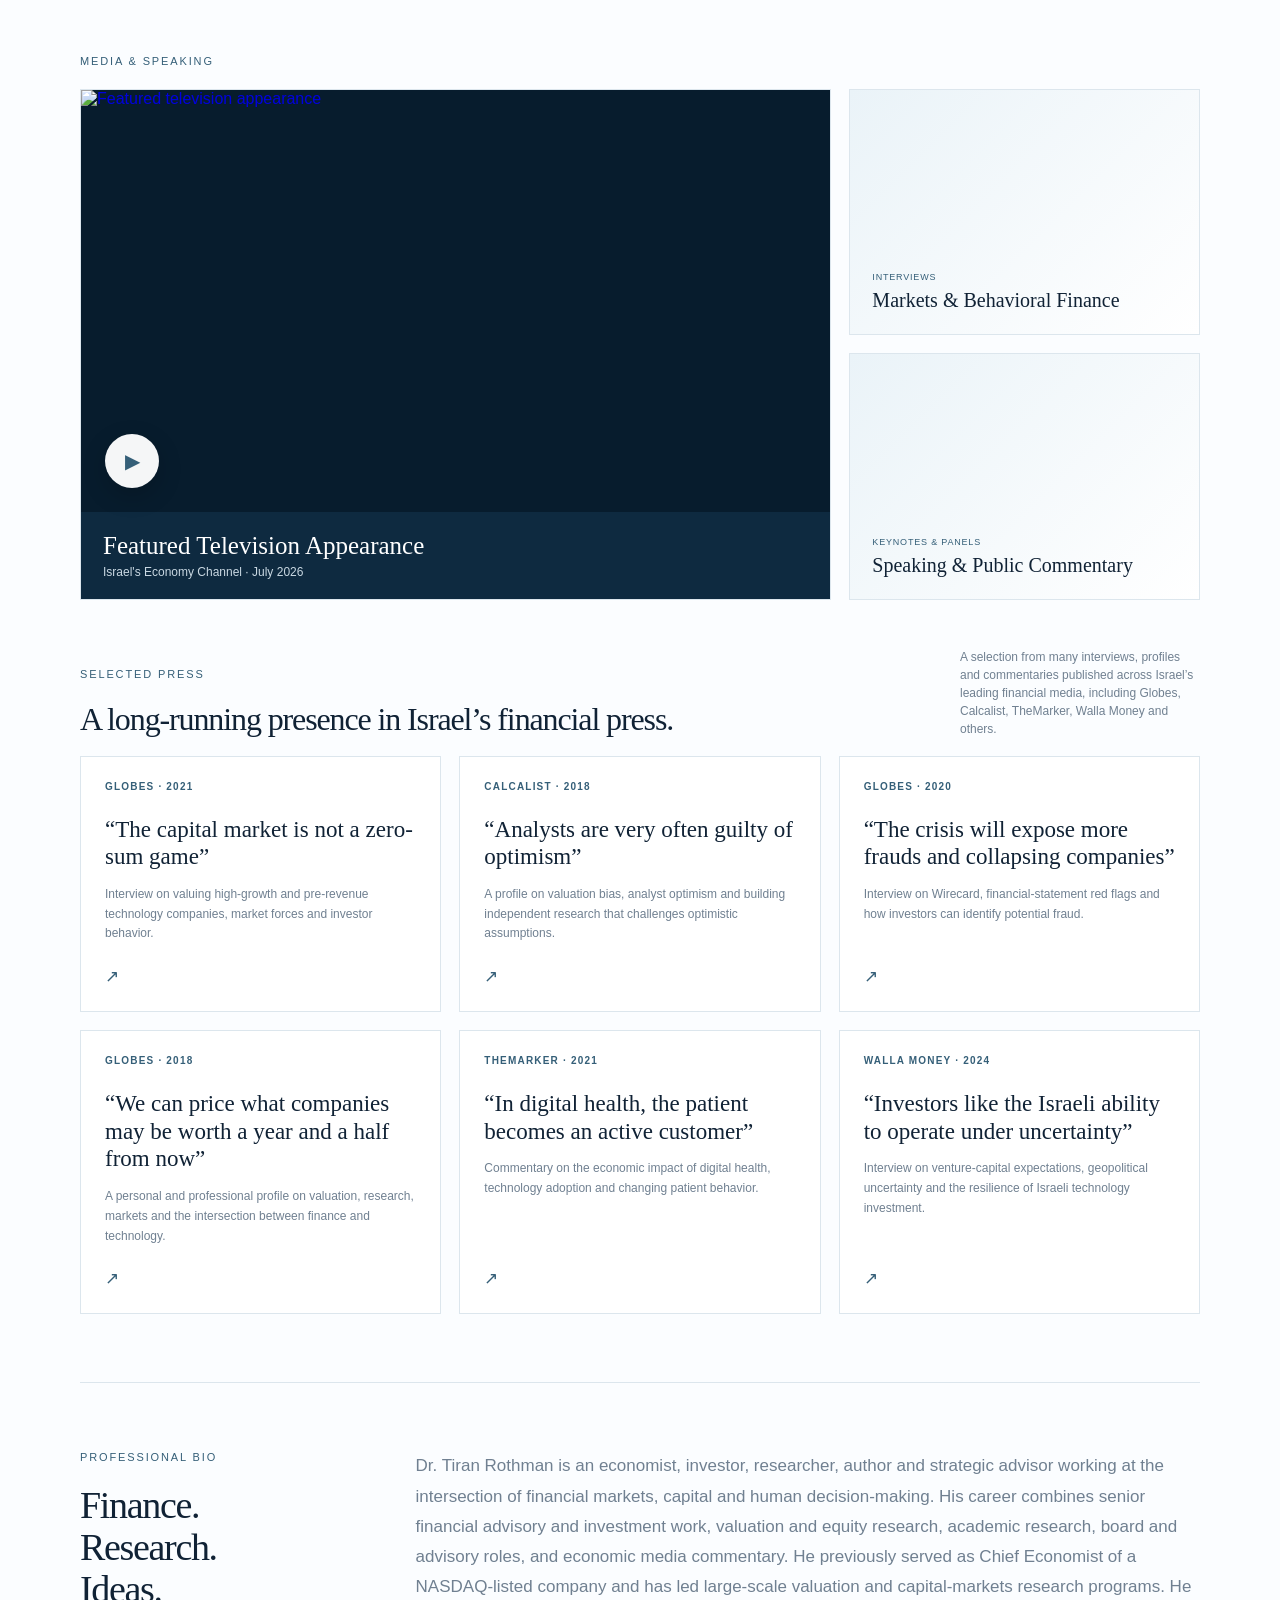
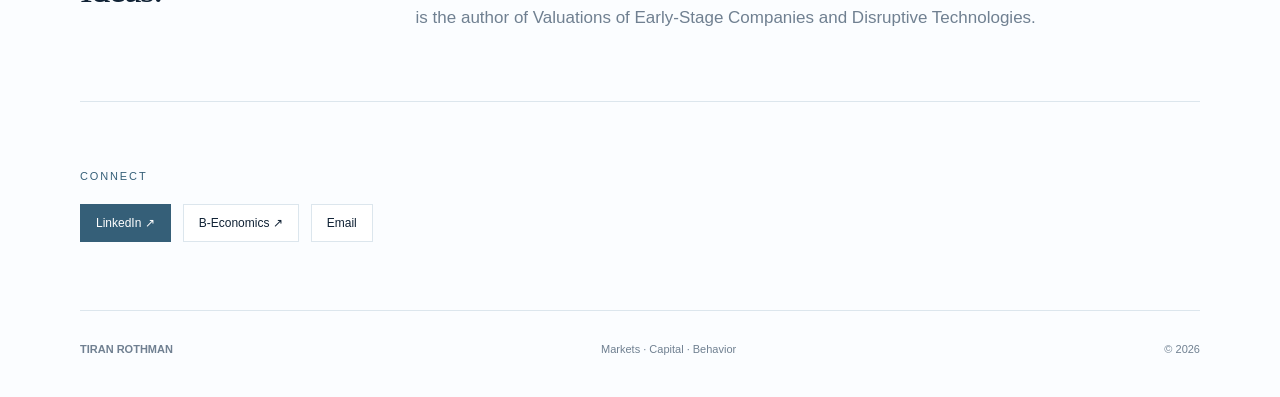
==== commit 4d290571: "Update index.html" ====
--- a/index.html
+++ b/index.html
@@ -1,272 +1,289 @@
-<!doctype html>
-<html lang="en" dir="ltr">
-<head>
-<meta charset="utf-8">
-<meta name="viewport" content="width=device-width, initial-scale=1">
-<meta name="description" content="Dr. Tiran Rothman — economist, investor, researcher, author and advisor.">
-<title>Tiran Rothman</title>
-<style>
-:root{
-  --ink:#102235; --muted:#708091; --line:#dce6ed; --paper:#fbfdff;
-  --soft:#f2f7fa; --blue:#6f9fbd; --blue2:#355f78; --pale:#eaf3f8;
-}
-*{box-sizing:border-box}
-html{scroll-behavior:smooth}
-body{margin:0;background:var(--paper);color:var(--ink);font-family:"Segoe UI",Arial,sans-serif}
-body.rtl{direction:rtl;font-family:Arial,"Segoe UI",sans-serif}
-.wrap{max-width:1180px;margin:auto;padding:0 30px}
-.topline{height:4px;background:linear-gradient(90deg,var(--blue2),var(--blue),var(--pale))}
-nav{display:flex;justify-content:space-between;align-items:center;padding:24px 0;border-bottom:1px solid var(--line);gap:24px}
-.brand{font-weight:700;letter-spacing:.16em;font-size:13px;color:var(--blue2)}
-.navlinks{display:flex;align-items:center;gap:20px;font-size:12px;color:var(--muted)}
-.navlinks a{color:inherit;text-decoration:none}.navlinks a:hover{color:var(--blue2)}
-.lang{border:1px solid var(--line);background:var(--pale);color:var(--blue2);padding:8px 12px;border-radius:999px;cursor:pointer}
-.hero{display:grid;grid-template-columns:1.12fr .88fr;gap:82px;align-items:center;padding:82px 0 96px}
-.kicker,.eyebrow{font-size:11px;letter-spacing:.17em;color:var(--blue2);margin-bottom:22px}
-h1,.display,.card h3,.book h3,.media-copy h3{font-family:Baskerville,Georgia,"Times New Roman",serif;font-weight:400}
-h1{font-size:clamp(56px,7.2vw,92px);line-height:.91;letter-spacing:-.055em;margin:0 0 30px}
-body.rtl h1,body.rtl .display,body.rtl .card h3,body.rtl .book h3{font-family:"Times New Roman",serif;letter-spacing:-.02em}
-.lead{font-size:19px;line-height:1.65;color:var(--muted);max-width:600px}
-.hero img{width:100%;max-width:430px;justify-self:end;aspect-ratio:4/5;object-fit:cover;object-position:center top;box-shadow:0 24px 70px rgba(16,34,53,.10)}
-section{padding:68px 0;border-top:1px solid var(--line)}
-.display{font-size:clamp(31px,4vw,48px);line-height:1.1;letter-spacing:-.035em;max-width:880px}
-.work-grid{display:grid;grid-template-columns:repeat(3,1fr);gap:18px;margin-top:10px}
-.card{position:relative;padding:26px;min-height:215px;background:#fff;border:1px solid var(--line);display:flex;flex-direction:column;transition:transform .2s ease,box-shadow .2s ease,border-color .2s ease;overflow:hidden}
-.card:hover{transform:translateY(-3px);border-color:#b7cfde;box-shadow:0 16px 36px rgba(16,34,53,.08)}
-.card:before{content:"";position:absolute;inset:0 auto 0 0;width:3px;background:var(--blue);opacity:.7}
-body.rtl .card:before{left:auto;right:0}
-.num{font-size:10px;color:var(--muted);margin-bottom:26px;letter-spacing:.08em}
-.work-icon{width:38px;height:38px;margin-bottom:18px;color:var(--blue2)}
-.work-icon svg{width:100%;height:100%;fill:none;stroke:currentColor;stroke-width:1.55;stroke-linecap:round;stroke-linejoin:round}
-.card h3{font-size:22px;line-height:1.12;margin:0 0 10px}
-.card p{font-size:12px;line-height:1.65;color:var(--muted);margin:0;max-width:270px}
-.press-intro{margin:48px 0 18px;display:flex;justify-content:space-between;align-items:end;gap:30px}
-.press-intro .display{font-size:32px;max-width:690px}
-.press-grid{display:grid;grid-template-columns:repeat(3,1fr);gap:18px}
-.press-card{position:relative;min-height:260px;padding:24px;background:#fff;border:1px solid var(--line);display:flex;flex-direction:column;text-decoration:none;color:var(--ink);transition:transform .2s ease,box-shadow .2s ease,border-color .2s ease}
-.press-card:hover{transform:translateY(-3px);border-color:#b7cfde;box-shadow:0 16px 36px rgba(16,34,53,.08)}
-.press-source{font-size:10px;letter-spacing:.12em;color:var(--blue2);margin-bottom:24px;font-weight:700}
-.press-card h3{font-family:Baskerville,Georgia,"Times New Roman",serif;font-weight:400;font-size:23px;line-height:1.2;margin:0 0 14px}
-body.rtl .press-card h3{font-family:"Times New Roman",serif}
-.press-card p{font-size:12px;line-height:1.65;color:var(--muted);margin:0 0 22px}
-.press-arrow{margin-top:auto;font-size:17px;color:var(--blue2)}
-.press-more{font-size:12px;color:var(--muted);max-width:240px;line-height:1.5}
-.orgs{display:grid;grid-template-columns:repeat(4,1fr);gap:20px}
-.org{min-height:132px;display:flex;flex-direction:column;align-items:center;justify-content:center;text-align:center;padding:18px;background:#fff;border:1px solid var(--line);transition:transform .2s ease,box-shadow .2s ease}
-.org img{max-width:145px;max-height:54px;object-fit:contain;filter:grayscale(100%);opacity:.82}
-.org:hover{transform:translateY(-2px);box-shadow:0 12px 30px rgba(16,34,53,.06)}.org:hover img{filter:none;opacity:1}
-.org-name{font-size:11px;margin-top:10px;color:var(--muted)}
-.org-market{font-size:9px;letter-spacing:.08em;color:var(--blue2);margin-top:3px}
-.tags{display:flex;flex-wrap:wrap;gap:13px;margin-top:28px}
-.tag{font-size:12px;border-bottom:1px solid var(--blue);padding-bottom:5px}
-.pub-grid{display:grid;grid-template-columns:repeat(3,1fr);gap:20px;margin-top:30px}
-.pub{border-top:2px solid var(--ink);padding:18px 8px 4px 0;min-height:245px;display:flex;flex-direction:column}.pub a{margin-top:auto;width:max-content}
-.pub small{font-size:9px;letter-spacing:.08em;color:var(--muted)}
-.pub h3{font-family:Baskerville,Georgia,serif;font-size:19px;font-weight:400;line-height:1.25}
-.pub a,.textlink{color:var(--ink);font-size:12px;text-decoration:none;border-bottom:1px solid var(--ink)}
-.books{display:grid;grid-template-columns:1fr 1fr;gap:26px}
-.book{border:1px solid var(--line);background:linear-gradient(180deg,#fff,var(--soft));padding:28px;min-height:300px}
-.book-one{display:grid;grid-template-columns:160px 1fr;gap:24px;align-items:center}
-.book-cover{width:100%;box-shadow:0 12px 30px rgba(20,45,65,.12)}
-.book h3{font-size:25px;line-height:1.15}
-.book small{font-size:10px;color:var(--muted);letter-spacing:.07em}
-.media-layout{display:grid;grid-template-columns:1.5fr .7fr;gap:18px}
-.featured-video{background:#071c2d;border:1px solid var(--line)}
-.featured-video video{width:100%;display:block;aspect-ratio:16/9;background:#071c2d}
-.media-copy{padding:20px 22px;background:#0e2a40;color:#fff}
-.media-copy h3{font-size:25px;margin:0 0 5px}.media-copy p{margin:0;color:#c9d8e2;font-size:12px}
-.media-side{display:grid;gap:18px}
-.media-small{min-height:190px;padding:22px;background:linear-gradient(135deg,var(--pale),#fff);border:1px solid var(--line);display:flex;flex-direction:column;justify-content:flex-end}
-.media-small small{font-size:9px;color:var(--blue2);letter-spacing:.09em}.media-small strong{font-family:Baskerville,Georgia,serif;font-size:20px;font-weight:400;margin-top:7px}
-.bio{display:grid;grid-template-columns:.52fr 1.48fr;gap:60px}
-.bio p{font-size:17px;line-height:1.78;color:var(--muted);margin:0}
-.connect{display:flex;gap:12px;flex-wrap:wrap}
-.btn{display:inline-block;padding:11px 15px;border:1px solid var(--line);color:var(--ink);text-decoration:none;background:#fff;font-size:12px}
-.btn.primary{background:var(--blue2);border-color:var(--blue2);color:#fff}
-footer{padding:32px 0 42px;border-top:1px solid var(--line);display:flex;justify-content:space-between;gap:18px;flex-wrap:wrap;color:var(--muted);font-size:11px}
-footer a{color:inherit;text-decoration:none}
-@media(max-width:860px){
-  .navlinks a{display:none}.hero{grid-template-columns:1fr;gap:32px}.work-grid{grid-template-columns:1fr 1fr}.press-grid{grid-template-columns:1fr}
-  .orgs{grid-template-columns:1fr 1fr}.pub-grid,.books,.media-layout,.bio{grid-template-columns:1fr}.book-one{grid-template-columns:120px 1fr}
-}
-@media(max-width:500px){
-  .wrap{padding:0 18px}.work-grid,.orgs{grid-template-columns:1fr}.card,.card+.card{padding:20px 0!important;border-left:0!important;border-right:0!important}
-  section{padding:50px 0}.book-one{grid-template-columns:95px 1fr}
-}
-</style>
-</head>
-<body>
-<div class="topline"></div>
-<div class="wrap">
-<nav>
-  <div class="brand">TIRAN ROTHMAN</div>
-  <div class="navlinks">
-    <a href="#work" data-en="WORK" data-he="פעילות">WORK</a>
-    <a href="#research" data-en="RESEARCH" data-he="מחקר">RESEARCH</a>
-    <a href="#media" data-en="MEDIA" data-he="מדיה">MEDIA</a>
-    <a href="#about" data-en="ABOUT" data-he="אודות">ABOUT</a>
-    <a href="#contact" data-en="CONTACT" data-he="יצירת קשר">CONTACT</a>
-    <button id="lang" class="lang" type="button">עברית</button>
-  </div>
-</nav>
-
-<header class="hero">
-  <div>
-    <div class="kicker" data-en="DR. TIRAN ROTHMAN" data-he="ד״ר טיראן רוטמן">DR. TIRAN ROTHMAN</div>
-    <h1 data-en="Markets.<br>Capital.<br>Behavior." data-he="כלכלה.<br>שווקים.<br>החלטות.">Markets.<br>Capital.<br>Behavior.</h1>
-    <p class="lead" data-en="Economist, investor, researcher, author and advisor working across financial markets, capital and human decision-making." data-he="כלכלן, משקיע, חוקר, מחבר ויועץ הפועל בעולמות הפיננסים, שוקי ההון וקבלת ההחלטות.">Economist, investor, researcher, author and advisor working across financial markets, capital and human decision-making.</p>
-  </div>
-  <img src="[data-uri]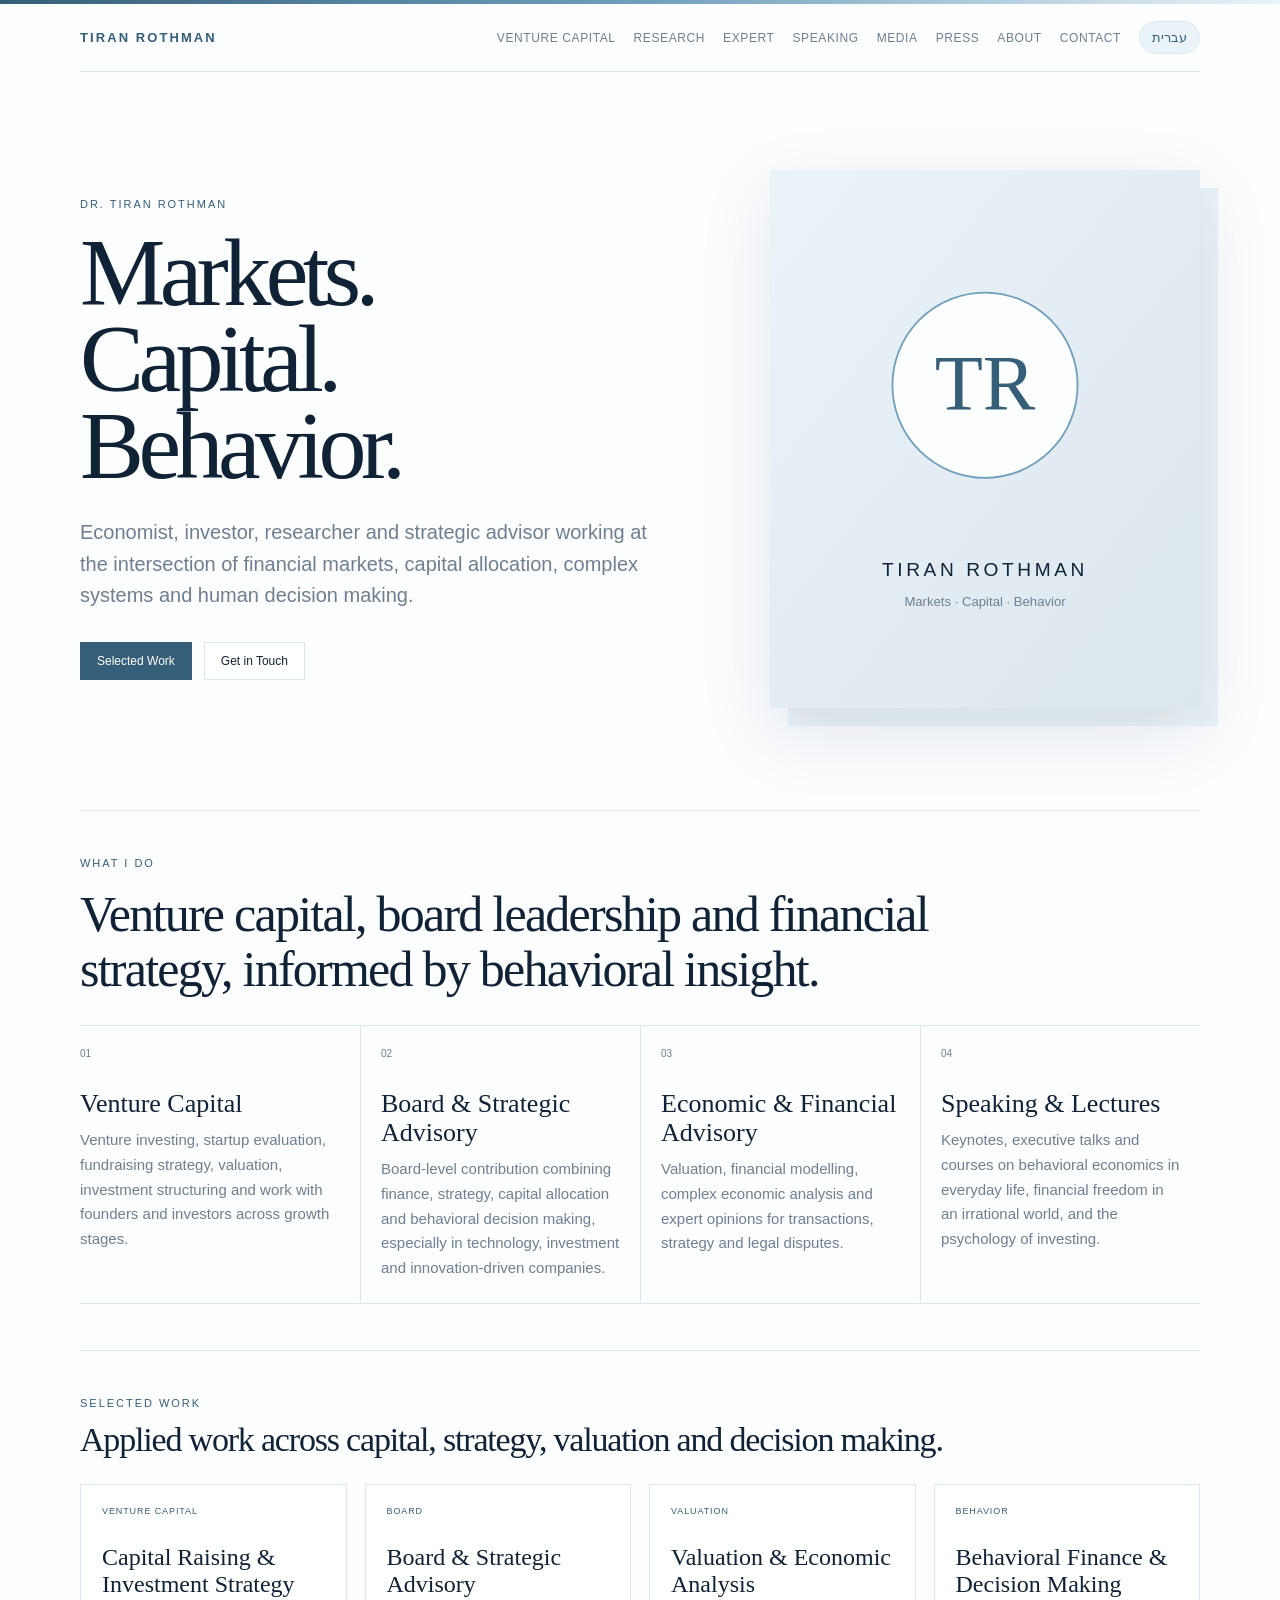
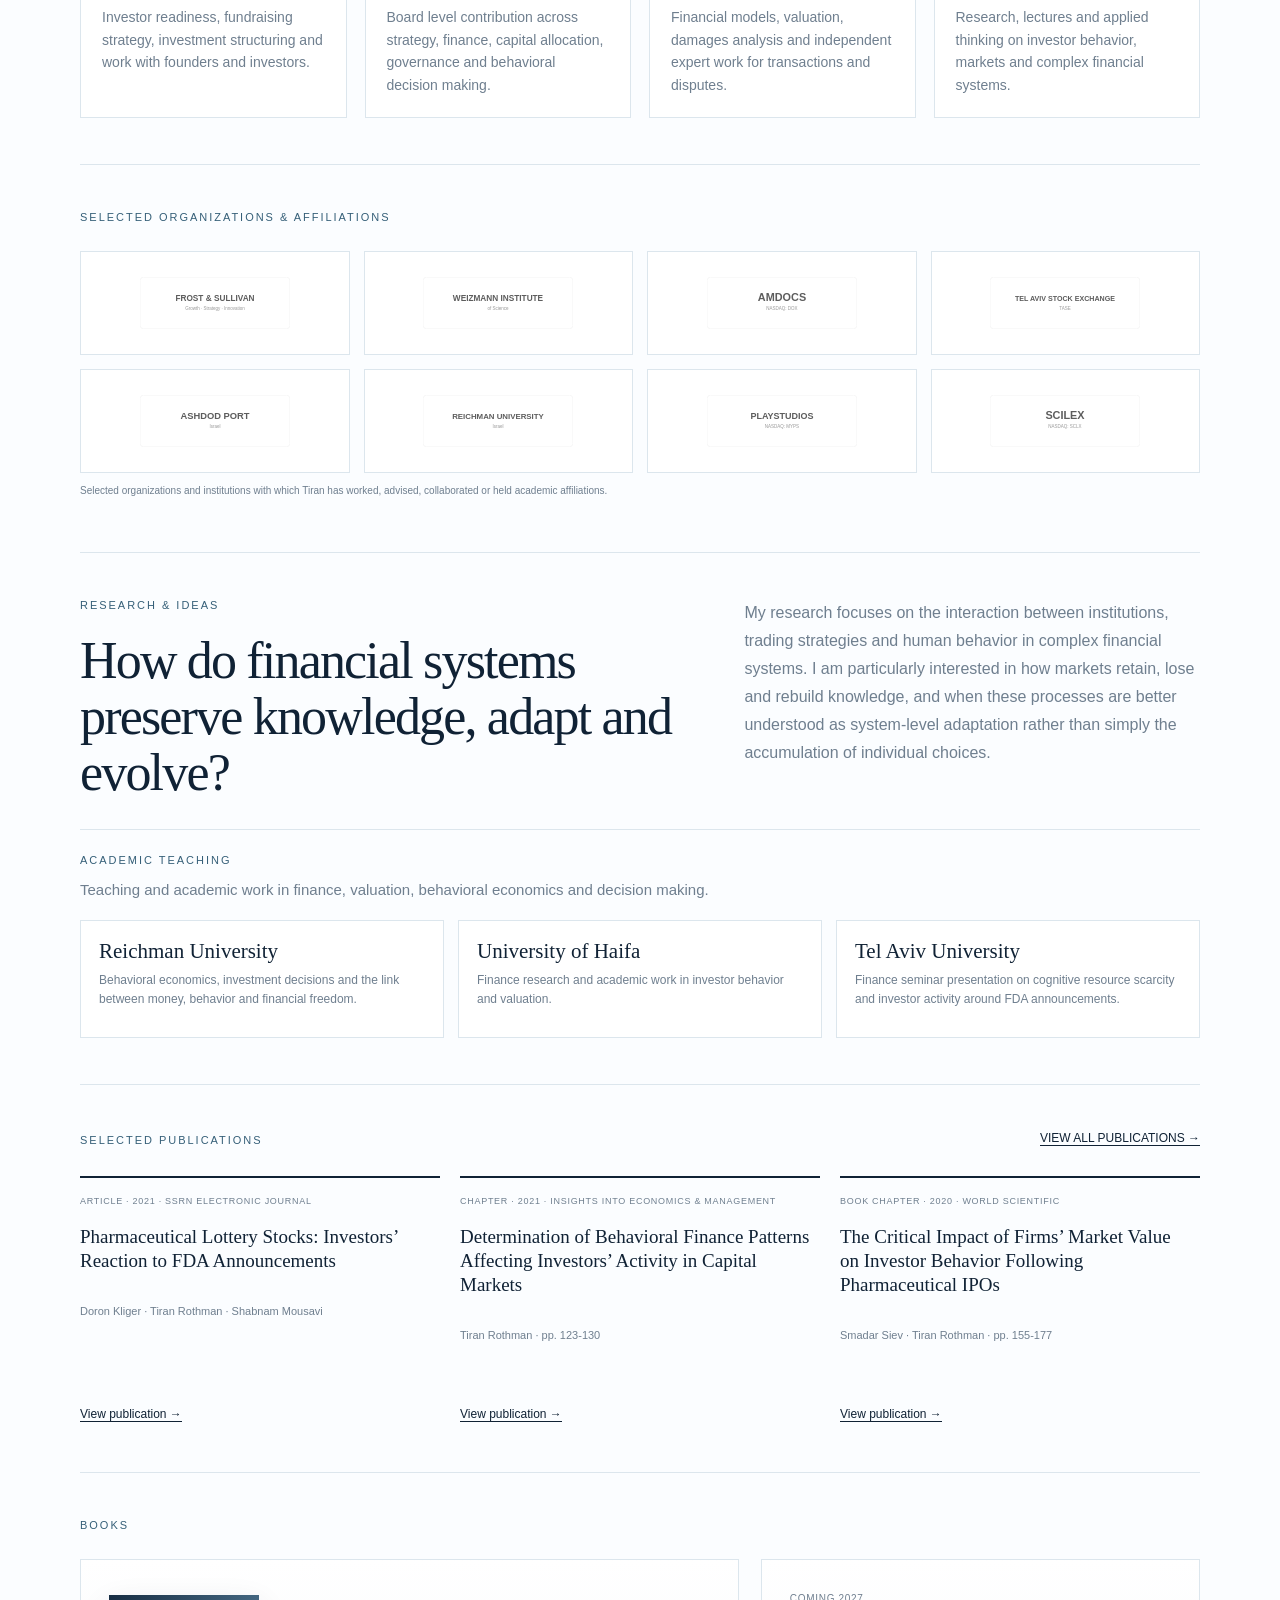
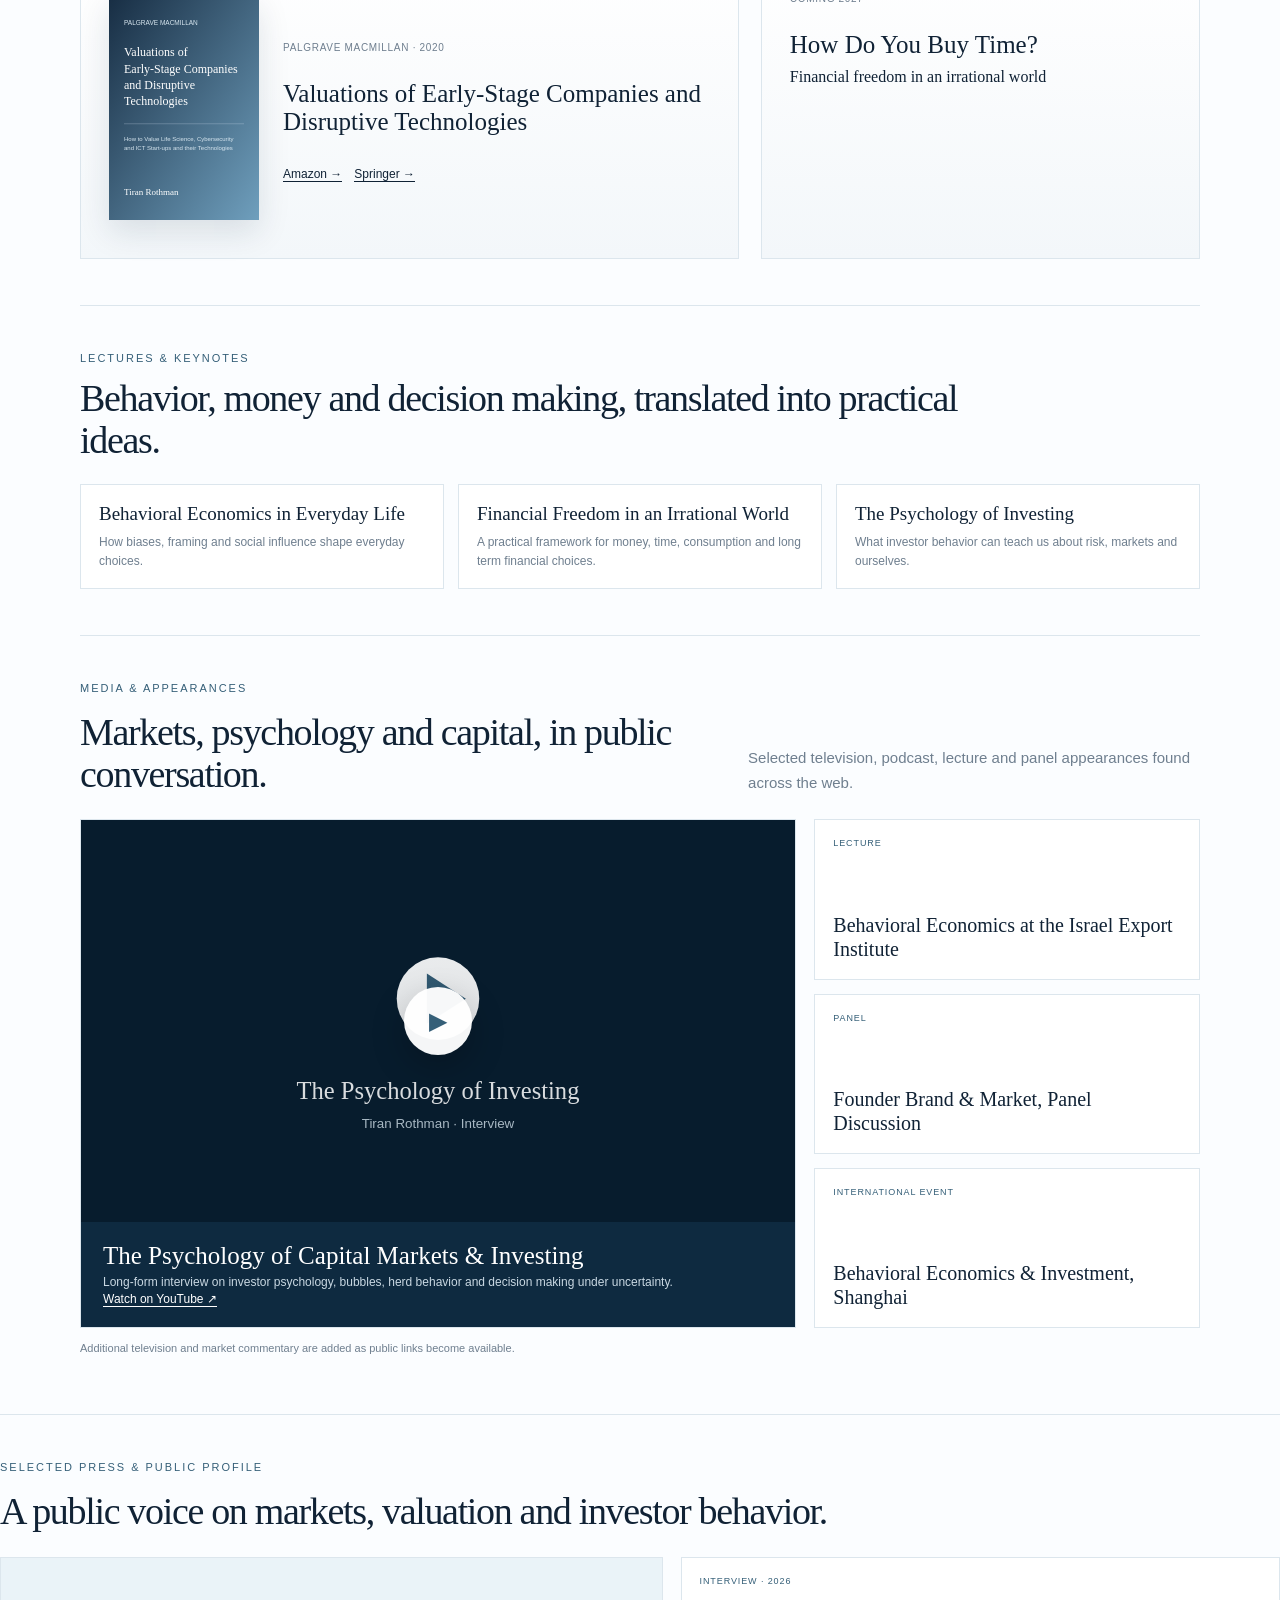
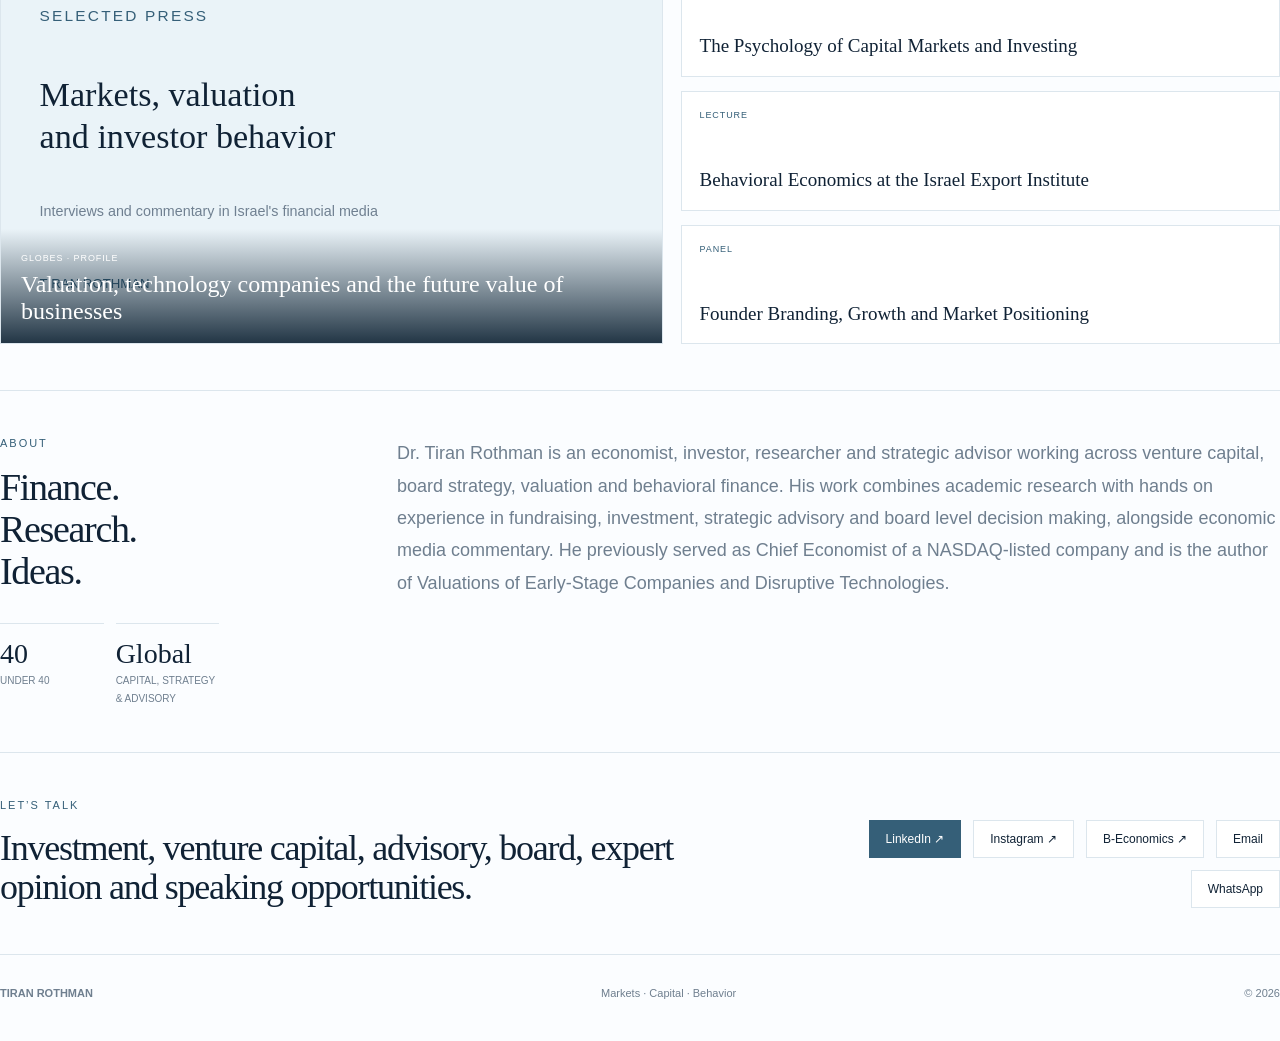
==== commit 9818837a: "Add files via upload" ====
--- a/index.html
+++ b/index.html
@@ -1,289 +1,300 @@
-<!doctype html>
-<html lang="en" dir="ltr">
-<head>
-<meta charset="utf-8">
-<meta name="viewport" content="width=device-width, initial-scale=1">
-<meta name="description" content="Dr. Tiran Rothman — economist, investor, researcher, author and advisor.">
-<title>Tiran Rothman</title>
-<style>
-:root{
-  --ink:#102235; --muted:#708091; --line:#dce6ed; --paper:#fbfdff;
-  --soft:#f2f7fa; --blue:#6f9fbd; --blue2:#355f78; --pale:#eaf3f8;
-}
-*{box-sizing:border-box}
-html{scroll-behavior:smooth}
-body{margin:0;background:var(--paper);color:var(--ink);font-family:"Segoe UI",Arial,sans-serif}
-body.rtl{direction:rtl;font-family:Arial,"Segoe UI",sans-serif}
-.wrap{max-width:1180px;margin:auto;padding:0 30px}
-.topline{height:4px;background:linear-gradient(90deg,var(--blue2),var(--blue),var(--pale))}
-nav{display:flex;justify-content:space-between;align-items:center;padding:24px 0;border-bottom:1px solid var(--line);gap:24px}
-.brand{font-weight:700;letter-spacing:.16em;font-size:13px;color:var(--blue2)}
-.navlinks{display:flex;align-items:center;gap:20px;font-size:12px;color:var(--muted)}
-.navlinks a{color:inherit;text-decoration:none}.navlinks a:hover{color:var(--blue2)}
-a:focus-visible,button:focus-visible{outline:2px solid var(--blue2);outline-offset:3px}
-.lang{border:1px solid var(--line);background:var(--pale);color:var(--blue2);padding:8px 12px;border-radius:999px;cursor:pointer}
-.hero{display:grid;grid-template-columns:1.12fr .88fr;gap:82px;align-items:center;padding:82px 0 96px}
-.kicker,.eyebrow{font-size:11px;letter-spacing:.17em;color:var(--blue2);margin-bottom:22px}
-h1,.display,.card h3,.book h3,.media-copy h3{font-family:Baskerville,Georgia,"Times New Roman",serif;font-weight:400}
-h1{font-size:clamp(56px,7.2vw,92px);line-height:.91;letter-spacing:-.055em;margin:0 0 30px}
-body.rtl h1,body.rtl .display,body.rtl .card h3,body.rtl .book h3{font-family:"Times New Roman",serif;letter-spacing:-.02em}
-.lead{font-size:19px;line-height:1.65;color:var(--muted);max-width:600px}
-.hero img{width:100%;max-width:430px;justify-self:end;aspect-ratio:4/5;object-fit:cover;object-position:center top;box-shadow:0 24px 70px rgba(16,34,53,.10)}
-section{padding:68px 0;border-top:1px solid var(--line)}
-.display{font-size:clamp(31px,4vw,48px);line-height:1.1;letter-spacing:-.035em;max-width:880px}
-#work .eyebrow{margin-bottom:14px}
-#work .display{max-width:720px;margin-bottom:30px}
-.work-grid{display:grid;grid-template-columns:repeat(6,minmax(0,1fr));gap:26px 28px;margin-top:28px;align-items:stretch}
-.work-grid .card{grid-column:span 2}
-.work-grid .card:nth-child(4){grid-column:2/span 2}
-.work-grid .card:nth-child(5){grid-column:4/span 2}
-.card{position:relative;padding:30px 27px 32px;min-height:226px;background:#fff;border:1px solid var(--line);display:flex;flex-direction:column;transition:transform .2s ease,box-shadow .2s ease,border-color .2s ease;overflow:hidden}
-.card:hover{transform:translateY(-4px);border-color:#a9c5d5;box-shadow:0 18px 42px rgba(16,34,53,.09)}
-.card:before{content:"";position:absolute;left:24px;right:24px;bottom:0;height:3px;background:var(--blue);opacity:.72}
-body.rtl .card:before{left:24px;right:24px}
-.num{font-size:10px;color:var(--muted);margin-bottom:26px;letter-spacing:.08em}
-
-.card h3{font-size:23px;line-height:1.16;margin:20px 0 12px}
-.card p{font-size:12.5px;line-height:1.7;color:var(--muted);margin:0;max-width:255px}
-.press-intro{margin:48px 0 18px;display:flex;justify-content:space-between;align-items:end;gap:30px}
-.press-intro .display{font-size:32px;max-width:690px}
-.press-grid{display:grid;grid-template-columns:repeat(3,1fr);gap:18px}
-.press-card{position:relative;min-height:245px;padding:24px;background:#fff;border:1px solid var(--line);display:flex;flex-direction:column;text-decoration:none;color:var(--ink);transition:transform .2s ease,box-shadow .2s ease,border-color .2s ease}
-.press-card:hover{transform:translateY(-3px);border-color:#b7cfde;box-shadow:0 16px 36px rgba(16,34,53,.08)}
-.press-source{font-size:10px;letter-spacing:.12em;color:var(--blue2);margin-bottom:24px;font-weight:700}
-.press-card h3{font-family:Baskerville,Georgia,"Times New Roman",serif;font-weight:400;font-size:23px;line-height:1.2;margin:0 0 14px}
-body.rtl .press-card h3{font-family:"Times New Roman",serif}
-.press-card p{font-size:12px;line-height:1.65;color:var(--muted);margin:0 0 22px}
-.press-arrow{margin-top:auto;font-size:17px;color:var(--blue2)}
-.press-more{font-size:12px;color:var(--muted);max-width:240px;line-height:1.5}
-.orgs{display:grid;grid-template-columns:repeat(4,1fr);gap:20px}
-.org{min-height:132px;display:flex;flex-direction:column;align-items:center;justify-content:center;text-align:center;padding:18px;background:#fff;border:1px solid var(--line);transition:transform .2s ease,box-shadow .2s ease}
-.org img{max-width:145px;max-height:54px;object-fit:contain;filter:grayscale(100%);opacity:.82}
-.org:hover{transform:translateY(-2px);box-shadow:0 12px 30px rgba(16,34,53,.06)}.org:hover img{filter:none;opacity:1}
-.org-name{font-size:11px;margin-top:10px;color:var(--muted)}
-.org-market{font-size:9px;letter-spacing:.08em;color:var(--blue2);margin-top:3px}
-.tags{display:flex;flex-wrap:wrap;gap:13px;margin-top:28px}
-.tag{font-size:12px;border-bottom:1px solid var(--blue);padding-bottom:5px}
-.pub-grid{display:grid;grid-template-columns:repeat(3,1fr);gap:20px;margin-top:30px}
-.pub{border-top:2px solid var(--ink);padding:18px 8px 4px 0;min-height:245px;display:flex;flex-direction:column}.pub a{margin-top:auto;width:max-content}
-.pub small{font-size:9px;letter-spacing:.08em;color:var(--muted)}
-.pub h3{font-family:Baskerville,Georgia,serif;font-size:19px;font-weight:400;line-height:1.25}
-.pub a,.textlink{color:var(--ink);font-size:12px;text-decoration:none;border-bottom:1px solid var(--ink)}
-.books{display:grid;grid-template-columns:1fr 1fr;gap:26px}
-.book{border:1px solid var(--line);background:linear-gradient(180deg,#fff,var(--soft));padding:28px;min-height:300px}
-.book-one{display:grid;grid-template-columns:160px 1fr;gap:24px;align-items:center}
-.book-cover{width:100%;box-shadow:0 12px 30px rgba(20,45,65,.12)}
-.book h3{font-size:25px;line-height:1.15}
-.book small{font-size:10px;color:var(--muted);letter-spacing:.07em}
-.media-layout{display:grid;grid-template-columns:1.5fr .7fr;gap:18px}
-.featured-video{background:#071c2d;border:1px solid var(--line)}
-.featured-video video{width:100%;display:block;aspect-ratio:16/9;background:#071c2d}
-.media-copy{padding:20px 22px;background:#0e2a40;color:#fff}
-.media-copy h3{font-size:25px;margin:0 0 5px}.media-copy p{margin:0;color:#c9d8e2;font-size:12px}
-.media-side{display:grid;gap:18px}
-.media-small{min-height:190px;padding:22px;background:linear-gradient(135deg,var(--pale),#fff);border:1px solid var(--line);display:flex;flex-direction:column;justify-content:flex-end}
-.media-small small{font-size:9px;color:var(--blue2);letter-spacing:.09em}.media-small strong{font-family:Baskerville,Georgia,serif;font-size:20px;font-weight:400;margin-top:7px}
-.bio{display:grid;grid-template-columns:.52fr 1.48fr;gap:60px}
-.bio p{font-size:17px;line-height:1.78;color:var(--muted);margin:0}
-.connect{display:flex;gap:12px;flex-wrap:wrap}
-.btn{display:inline-block;padding:11px 15px;border:1px solid var(--line);color:var(--ink);text-decoration:none;background:#fff;font-size:12px}
-.btn.primary{background:var(--blue2);border-color:var(--blue2);color:#fff}
-footer{padding:32px 0 42px;border-top:1px solid var(--line);display:flex;justify-content:space-between;gap:18px;flex-wrap:wrap;color:var(--muted);font-size:11px}
-footer a{color:inherit;text-decoration:none}
-@media(max-width:860px){
-  .navlinks a{display:none}.hero{grid-template-columns:1fr;gap:32px}.work-grid{grid-template-columns:1fr 1fr}.work-grid .card,.work-grid .card:nth-child(4),.work-grid .card:nth-child(5){grid-column:auto}.press-grid{grid-template-columns:1fr 1fr}
-  .orgs{grid-template-columns:1fr 1fr}.pub-grid,.books,.media-layout,.bio{grid-template-columns:1fr}.book-one{grid-template-columns:120px 1fr}
-}
-@media(max-width:500px){
-  .wrap{padding:0 18px}.work-grid,.orgs,.press-grid{grid-template-columns:1fr}.work-grid .card,.work-grid .card:nth-child(4),.work-grid .card:nth-child(5){grid-column:auto}.card{padding:24px!important}
-  section{padding:50px 0}.book-one{grid-template-columns:95px 1fr}
-}
-</style>
-</head>
-<body>
-<div class="topline"></div>
-<div class="wrap">
-<nav>
-  <div class="brand">TIRAN ROTHMAN</div>
-  <div class="navlinks">
-    <a href="#work" data-en="WORK" data-he="פעילות">WORK</a>
-    <a href="#research" data-en="RESEARCH" data-he="מחקר">RESEARCH</a>
-    <a href="#media" data-en="MEDIA" data-he="מדיה">MEDIA</a>
-    <a href="#about" data-en="ABOUT" data-he="אודות">ABOUT</a>
-    <a href="#contact" data-en="CONTACT" data-he="יצירת קשר">CONTACT</a>
-    <button id="lang" class="lang" type="button">עברית</button>
-  </div>
-</nav>
-
-<header class="hero">
-  <div>
-    <div class="kicker" data-en="DR. TIRAN ROTHMAN" data-he="ד״ר טיראן רוטמן">DR. TIRAN ROTHMAN</div>
-    <h1 data-en="Markets.<br>Capital.<br>Behavior." data-he="כלכלה.<br>שווקים.<br>החלטות.">Markets.<br>Capital.<br>Behavior.</h1>
-    <p class="lead" data-en="Economist, investor, researcher, author and advisor working across financial markets, capital and human decision-making." data-he="כלכלן, משקיע, חוקר, מחבר ויועץ הפועל בעולמות הפיננסים, שוקי ההון וקבלת ההחלטות.">Economist, investor, researcher, author and advisor working across financial markets, capital and human decision-making.</p>
-  </div>
-  <img src="assets/portrait.png" alt="Dr. Tiran Rothman">
-</header>
-
-<section id="work">
-  <div class="eyebrow" data-en="WORK & EXPERIENCE" data-he="פעילות וניסיון">WORK & EXPERIENCE</div>
-  <div class="work-grid">
-    <div class="card"><div class="num">01</div><h3 data-en="Economic Expert" data-he="חוות דעת כלכליות">Economic Expert</h3><p data-en="Valuation and complex economic analysis." data-he="הערכות שווי וניתוחים כלכליים מורכבים.">Valuation and complex economic analysis.</p></div>
-    <div class="card"><div class="num">02</div><h3 data-en="Board Roles" data-he="דירקטוריונים">Board Roles</h3><p data-en="Finance, technology, investment and innovation." data-he="פיננסים, טכנולוגיה, השקעות וחדשנות.">Finance, technology, investment and innovation.</p></div>
-    <div class="card"><div class="num">03</div><h3 data-en="Investments & Ventures" data-he="השקעות ומיזמים">Investments & Ventures</h3><p data-en="Capital, investment and venture building." data-he="הון, השקעות ובניית מיזמים.">Capital, investment and venture building.</p></div>
-    <div class="card"><div class="num">04</div><h3 data-en="Media" data-he="מדיה">Media</h3><p data-en="Markets, economics and financial commentary." data-he="שווקים, כלכלה ופרשנות פיננסית.">Markets, economics and financial commentary.</p></div>
-    <div class="card"><div class="num">05</div><h3 data-en="Advisory" data-he="ייעוץ">Advisory</h3><p data-en="Financial, strategic and behavioral advisory." data-he="ייעוץ פיננסי, אסטרטגי והתנהגותי.">Financial, strategic and behavioral advisory.</p></div>
-  </div>
-</section>
-
-<section>
-  <div class="eyebrow" data-en="SELECTED ORGANIZATIONS & AFFILIATIONS" data-he="ארגונים ושיוכים נבחרים">SELECTED ORGANIZATIONS & AFFILIATIONS</div>
-  <div class="orgs">
-    <div class="org"><img src="https://images.seeklogo.com/logo-png/53/1/frost-sullivan-logo-png_seeklogo-530773.png" alt="Frost & Sullivan logo"><div class="org-name">Frost & Sullivan</div></div>
-    <div class="org"><img src="https://images.seeklogo.com/logo-png/31/1/weizmann-institute-of-science-logo-png_seeklogo-310322.png" alt="Weizmann Institute logo"><div class="org-name">Weizmann Institute</div></div>
-    <div class="org"><img src="https://www.kindpng.com/picc/m/162-1626649_amdocs-logo-png-transparent-png.png" alt="Amdocs logo"><div class="org-name">Amdocs <span class="org-market">(NASDAQ: DOX)</span></div></div>
-    <div class="org"><img src="https://pbs.twimg.com/profile_images/1724724761845006336/Cv6GrgQt_400x400.jpg" alt="Tel Aviv Stock Exchange logo"><div class="org-name">Tel Aviv Stock Exchange <span class="org-market">(TASE: TASE)</span></div></div>
-    <div class="org"><img src="https://mms.businesswire.com/media/20220612005047/fr/1484007/5/Ashdod_Port_logo.jpg?download=1" alt="Ashdod Port logo"><div class="org-name">Ashdod Port Company <span class="org-market" data-en="(REPORTING COMPANY)" data-he="(חברה מדווחת)">(REPORTING COMPANY)</span></div></div>
-    <div class="org"><img src="https://www.israel-cores.org/Pictures/20231119063241669_big.png" alt="Reichman University logo"><div class="org-name">Reichman University</div></div>
-    <div class="org"><img src="https://mms.businesswire.com/media/20230808126397/en/1861066/22/PLAYSTUDIOS_Logo_Color.jpg" alt="PLAYSTUDIOS logo"><div class="org-name">PLAYSTUDIOS <span class="org-market">(NASDAQ: MYPS)</span></div></div>
-    <div class="org"><img src="https://static.stocktitan.net/company-logo/sclxw-lg.webp" alt="Scilex Holding logo"><div class="org-name">Scilex Holding Company <span class="org-market">(NASDAQ: SCLX)</span></div></div>
-  </div>
-  <p style="font-size:10px;color:var(--muted);margin-top:12px" data-en="Selected organizations and institutions with which Tiran has worked, advised, collaborated or held academic affiliations." data-he="מבחר ארגונים ומוסדות עמם טיראן עבד, ייעץ, שיתף פעולה או היה בעל שיוך אקדמי.">Selected organizations and institutions with which Tiran has worked, advised, collaborated or held academic affiliations.</p>
-</section>
-
-<section id="research">
-  <div class="eyebrow" data-en="RESEARCH & IDEAS" data-he="מחקר ורעיונות">RESEARCH & IDEAS</div>
-  <div class="display" data-en="How do people, markets and financial systems make decisions, learn and adapt?" data-he="כיצד אנשים, שווקים ומערכות פיננסיות מקבלים החלטות, לומדים ומסתגלים?">How do people, markets and financial systems make decisions, learn and adapt?</div>
-  <div class="tags"><span class="tag">Behavioral Finance</span><span class="tag">Financial Markets</span><span class="tag">Decision Making</span><span class="tag">Complex Systems</span><span class="tag">Valuation</span></div>
-</section>
-
-<section>
-  <div style="display:flex;justify-content:space-between;gap:20px;align-items:end;flex-wrap:wrap">
-    <div class="eyebrow" data-en="SELECTED PUBLICATIONS" data-he="פרסומים נבחרים">SELECTED PUBLICATIONS</div>
-    <a class="textlink" href="https://www.researchgate.net/profile/Tiran-Rothman-2" target="_blank" rel="noopener" data-en="VIEW ALL PUBLICATIONS →" data-he="לכל הפרסומים ←">VIEW ALL PUBLICATIONS →</a>
-  </div>
-  <div class="pub-grid">
-    <article class="pub"><small>ARTICLE · 2021 · SSRN ELECTRONIC JOURNAL</small><h3>Pharmaceutical Lottery Stocks: Investors’ Reaction to FDA Announcements</h3><p style="font-size:11px;color:var(--muted);line-height:1.5">Doron Kliger · Tiran Rothman · Shabnam Mousavi</p><a href="https://www.researchgate.net/publication/354934224_Pharmaceutical_Lottery_Stocks_Investors'_Reaction_to_FDA_Announcements" target="_blank" rel="noopener">View publication →</a></article>
-    <article class="pub"><small>CHAPTER · 2021 · INSIGHTS INTO ECONOMICS & MANAGEMENT</small><h3>Determination of Behavioral Finance Patterns Affecting Investors’ Activity in Capital Markets</h3><p style="font-size:11px;color:var(--muted);line-height:1.5">Tiran Rothman · pp. 123–130</p><a href="https://stm.bookpi.org/IEAM-V8" target="_blank" rel="noopener">View publication →</a></article>
-    <article class="pub"><small>BOOK CHAPTER · 2020 · WORLD SCIENTIFIC</small><h3>The Critical Impact of Firms’ Market Value on Investor Behavior Following Pharmaceutical IPOs</h3><p style="font-size:11px;color:var(--muted);line-height:1.5">Smadar Siev · Tiran Rothman · pp. 155–177</p><a href="https://ideas.repec.org/h/wsi/wschap/9789811229251_0007.html" target="_blank" rel="noopener">View publication →</a></article>
-  </div>
-</section>
-
-<section>
-  <div class="eyebrow" data-en="BOOKS" data-he="ספרים">BOOKS</div>
-  <div class="books">
-    <div class="book book-one">
-      <a href="https://link.springer.com/book/10.1007/978-3-030-38847-8" target="_blank" rel="noopener"><img class="book-cover" src="[data-uri]" alt="Valuations of Early-Stage Companies and Disruptive Technologies book cover"></a>
-      <div><small>PALGRAVE MACMILLAN · 2020</small><h3>Valuations of Early-Stage Companies and Disruptive Technologies</h3><div class="connect"><a class="textlink" href="https://www.amazon.com/dp/3030388468" target="_blank" rel="noopener">Amazon →</a><a class="textlink" href="https://link.springer.com/book/10.1007/978-3-030-38847-8" target="_blank" rel="noopener">Springer →</a></div></div>
-    </div>
-    <div class="book"><small data-en="COMING 2027" data-he="בקרוב · 2027">COMING 2027</small><h3 data-en="How Do You Buy Time?<br><span style='font-size:16px'>Financial freedom in an irrational world</span>" data-he="איך קונים זמן?<br><span style='font-size:16px'>חופש כלכלי בעולם לא רציונלי</span>">How Do You Buy Time?<br><span style="font-size:16px">Financial freedom in an irrational world</span></h3></div>
-  </div>
-</section>
-
-<section id="media">
-  <div class="eyebrow" data-en="MEDIA & SPEAKING" data-he="מדיה והרצאות">MEDIA & SPEAKING</div>
-  <div class="media-layout">
-    <div class="featured-video">
-      <a href="https://drive.google.com/file/d/1Tze7Yv_OqSr2kk7PvBCTE-7Kuc9mJra6/view?usp=drive_link" target="_blank" rel="noopener" style="display:block;position:relative;text-decoration:none" aria-label="Featured television appearance">
-        <img src="assets/media_2.png" alt="Featured television appearance" style="width:100%;display:block;aspect-ratio:16/9;object-fit:cover;object-position:center 42%;filter:saturate(.92) contrast(1.03)">
-        <span style="position:absolute;left:24px;bottom:24px;width:54px;height:54px;border-radius:50%;background:rgba(255,255,255,.96);color:#355f78;box-shadow:0 8px 24px rgba(0,0,0,.18);display:flex;align-items:center;justify-content:center;font-size:20px">▶</span>
-      </a>
-      <div class="media-copy"><h3 data-en="Featured Television Appearance" data-he="הופעה נבחרת בטלוויזיה">Featured Television Appearance</h3><p data-en="Israel's Economy Channel · July 2026" data-he="ערוץ הכלכלה · יולי 2026">Israel's Economy Channel · July 2026</p></div>
-    </div>
-    <div class="media-side">
-      <div class="media-small"><small>INTERVIEWS</small><strong data-en="Markets & Behavioral Finance" data-he="שווקים וכלכלה התנהגותית">Markets & Behavioral Finance</strong></div>
-      <div class="media-small"><small>KEYNOTES & PANELS</small><strong data-en="Speaking & Public Commentary" data-he="הרצאות ופרשנות כלכלית">Speaking & Public Commentary</strong></div>
-    </div>
-  </div>
-  <div class="press-intro">
-    <div>
-      <div class="eyebrow" data-en="SELECTED PRESS" data-he="כתבות וראיונות נבחרים">SELECTED PRESS</div>
-      <div class="display" data-en="A long-running presence in Israel’s financial press." data-he="נוכחות ארוכת שנים בעיתונות הכלכלית בישראל.">A long-running presence in Israel’s financial press.</div>
-    </div>
-    <div class="press-more" data-en="A selection from many interviews, profiles and commentaries published across Israel’s leading financial media, including Globes, Calcalist, TheMarker, Walla Money and others." data-he="מבחר מתוך עשרות ראיונות, פרופילים ופרשנויות שפורסמו לאורך השנים בגלובס, כלכליסט, TheMarker, וואלה כסף ובכלי תקשורת כלכליים מובילים נוספים.">A selection from many interviews, profiles and commentaries published across Israel’s leading financial media, including Globes, Calcalist, TheMarker, Walla Money and others.</div>
-  </div>
-  <div class="press-grid">
-    <a class="press-card" href="https://www.globes.co.il/news/article.aspx?did=1001359889" target="_blank" rel="noopener">
-      <div class="press-source">GLOBES · 2021</div>
-      <h3 data-en="“The capital market is not a zero-sum game”" data-he="״שוק ההון זה לא משחק סכום אפס״">“The capital market is not a zero-sum game”</h3>
-      <p data-en="Interview on valuing high-growth and pre-revenue technology companies, market forces and investor behavior." data-he="ראיון על הערכת שווי של חברות טכנולוגיה וצמיחה, כוחות השוק והתנהגות משקיעים.">Interview on valuing high-growth and pre-revenue technology companies, market forces and investor behavior.</p><div class="press-arrow">↗</div>
-    </a>
-    <a class="press-card" href="https://www.calcalist.co.il/articles/0,7340,L-3743879,00.html" target="_blank" rel="noopener">
-      <div class="press-source">CALCALIST · 2018</div>
-      <h3 data-en="“Analysts are very often guilty of optimism”" data-he="״הרבה מאוד פעמים אנליסטים חוטאים באופטימיות״">“Analysts are very often guilty of optimism”</h3>
-      <p data-en="A profile on valuation bias, analyst optimism and building independent research that challenges optimistic assumptions." data-he="ראיון עומק על הטיות בהערכות שווי, אופטימיות של אנליסטים ומחקר עצמאי שמאתגר הנחות אופטימיות.">A profile on valuation bias, analyst optimism and building independent research that challenges optimistic assumptions.</p><div class="press-arrow">↗</div>
-    </a>
-    <a class="press-card" href="https://www.globes.co.il/news/article.aspx?did=1001334148" target="_blank" rel="noopener">
-      <div class="press-source">GLOBES · 2020</div>
-      <h3 data-en="“The crisis will expose more frauds and collapsing companies”" data-he="״הקורונה עוזרת לראות מי עושה פוילשטיקים; נראה עוד הונאות וחברות שקורסות״">“The crisis will expose more frauds and collapsing companies”</h3>
-      <p data-en="Interview on Wirecard, financial-statement red flags and how investors can identify potential fraud." data-he="ראיון על פרשת Wirecard, סימני אזהרה בדוחות כספיים והדרך לזהות סיכוני הונאה.">Interview on Wirecard, financial-statement red flags and how investors can identify potential fraud.</p><div class="press-arrow">↗</div>
-    </a>
-    <a class="press-card" href="https://www.globes.co.il/news/article.aspx?did=1001242234" target="_blank" rel="noopener">
-      <div class="press-source">GLOBES · 2018</div>
-      <h3 data-en="“We can price what companies may be worth a year and a half from now”" data-he="״אנחנו יכולים לתמחר מה יהיה שווי חברות בעוד שנה וחצי״">“We can price what companies may be worth a year and a half from now”</h3>
-      <p data-en="A personal and professional profile on valuation, research, markets and the intersection between finance and technology." data-he="פרופיל אישי ומקצועי על הערכות שווי, מחקר, שווקים והחיבור בין פיננסים לטכנולוגיה.">A personal and professional profile on valuation, research, markets and the intersection between finance and technology.</p><div class="press-arrow">↗</div>
-    </a>
-    <a class="press-card" href="https://www.themarker.com/labels/digitalhealth/2021-02-02/ty-article-labels/0000017f-f88d-d2d5-a9ff-f88dc4fd0000" target="_blank" rel="noopener">
-      <div class="press-source">THEMARKER · 2021</div>
-      <h3 data-en="“In digital health, the patient becomes an active customer”" data-he="״במעבר לרפואה דיגיטלית המטופל הופך ללקוח ולאקטיבי״">“In digital health, the patient becomes an active customer”</h3>
-      <p data-en="Commentary on the economic impact of digital health, technology adoption and changing patient behavior." data-he="פרשנות על ההשפעה הכלכלית של בריאות דיגיטלית, אימוץ טכנולוגיות והשינוי בהתנהגות המטופלים.">Commentary on the economic impact of digital health, technology adoption and changing patient behavior.</p><div class="press-arrow">↗</div>
-    </a>
-    <a class="press-card" href="https://finance.walla.co.il/item/3696025" target="_blank" rel="noopener">
-      <div class="press-source">WALLA MONEY · 2024</div>
-      <h3 data-en="“Investors like the Israeli ability to operate under uncertainty”" data-he="״המשקיעים אוהבים את האופי הישראלי: יכולת לתפקד במצבי חירום ואי־ודאות״">“Investors like the Israeli ability to operate under uncertainty”</h3>
-      <p data-en="Interview on venture-capital expectations, geopolitical uncertainty and the resilience of Israeli technology investment." data-he="ראיון על ציפיות משקיעי הון־סיכון, אי־ודאות גיאופוליטית והחוסן של השקעות הטכנולוגיה בישראל.">Interview on venture-capital expectations, geopolitical uncertainty and the resilience of Israeli technology investment.</p><div class="press-arrow">↗</div>
-    </a>
-  </div>
-</section>
-
-<section id="about">
-  <div class="bio">
-    <div><div class="eyebrow" data-en="PROFESSIONAL BIO" data-he="ביו מקצועי">PROFESSIONAL BIO</div><div class="display" style="font-size:38px" data-en="Finance.<br>Research.<br>Ideas." data-he="פיננסים.<br>מחקר.<br>רעיונות.">Finance.<br>Research.<br>Ideas.</div></div>
-    <p data-en="Dr. Tiran Rothman is an economist, investor, researcher, author and strategic advisor working at the intersection of financial markets, capital and human decision-making. His career combines senior financial advisory and investment work, valuation and equity research, academic research, board and advisory roles, and economic media commentary. He previously served as Chief Economist of a NASDAQ-listed company and has led large-scale valuation and capital-markets research programs. He is the author of Valuations of Early-Stage Companies and Disruptive Technologies." data-he="ד״ר טיראן רוטמן הוא כלכלן, משקיע, חוקר, מחבר ויועץ אסטרטגי הפועל במפגש שבין שווקים פיננסיים, הון וקבלת החלטות אנושית. הקריירה שלו משלבת ייעוץ פיננסי והשקעות, הערכות שווי ומחקר שוקי הון, מחקר אקדמי, תפקידי דירקטור וייעוץ ופרשנות כלכלית בתקשורת. בעבר כיהן ככלכלן הראשי של חברה הנסחרת בנאסד״ק והוביל תוכניות רחבות היקף להערכות שווי ומחקר שוקי הון. הוא מחבר הספר Valuations of Early-Stage Companies and Disruptive Technologies.">Dr. Tiran Rothman is an economist, investor, researcher and strategic advisor with extensive experience across financial markets, valuation, investment and behavioral economics.</p>
-  </div>
-</section>
-
-<section id="contact">
-  <div class="eyebrow" data-en="CONNECT" data-he="קישורים">CONNECT</div>
-  <div class="connect">
-    <a class="btn primary" href="https://www.linkedin.com/in/tiran-rothman-01b1836/" target="_blank" rel="noopener">LinkedIn ↗</a>
-    <a class="btn" href="https://b-economics.com/" target="_blank" rel="noopener">B-Economics ↗</a>
-    <a class="btn" href="mailto:tiran@b-economics.com" data-en="Email" data-he="אימייל">Email</a>
-  </div>
-</section>
-
-<footer>
-  <strong>TIRAN ROTHMAN</strong>
-  <span>Markets · Capital · Behavior</span>
-  <span>© 2026</span>
-</footer>
-</div>
-
-<script>
-(()=>{
-  let lang='en';
-  const b=document.getElementById('lang');
-  function apply(){
-    document.documentElement.lang=lang;
-    document.documentElement.dir=lang==='he'?'rtl':'ltr';
-    document.body.classList.toggle('rtl',lang==='he');
-    document.querySelectorAll('[data-en]').forEach(el=>el.innerHTML=el.dataset[lang]);
-    b.textContent=lang==='en'?'עברית':'English';
-  }
-  b.addEventListener('click',()=>{lang=lang==='en'?'he':'en';apply()});
-  document.querySelectorAll('.org img').forEach(img=>{
-    img.addEventListener('error',()=>{img.style.display='none';});
-  });
-  apply();
-
-document.querySelectorAll('.org img').forEach(img=>{
-  img.addEventListener('error',()=>{
-    img.style.display='none';
-    const card=img.closest('.org');
-    if(card) card.style.background='linear-gradient(180deg,#fff,var(--soft))';
-  });
-});
-
-})();
-</script>
-</body>
-</html>
+<!doctype html>
+<html lang="en" dir="ltr">
+<head>
+<meta charset="utf-8">
+<meta name="viewport" content="width=device-width, initial-scale=1, viewport-fit=cover">
+<meta name="description" content="Dr. Tiran Rothman works across venture capital, board strategy, fundraising, valuation, behavioral finance and investment decision making. Researcher, author, speaker and 40 Under 40 honoree.">
+<meta name="keywords" content="Tiran Rothman, venture capital Israel, board advisor, fundraising, startup valuation, investment strategy, behavioral finance, economic expert, speaker, financial freedom, psychology of investing, 40 under 40">
+<meta name="author" content="Dr. Tiran Rothman">
+<meta name="robots" content="index,follow,max-image-preview:large,max-snippet:-1,max-video-preview:-1">
+<meta name="theme-color" content="#355f78">
+<meta name="referrer" content="strict-origin-when-cross-origin">
+<meta property="profile:first_name" content="Tiran">
+<meta property="profile:last_name" content="Rothman">
+<meta name="googlebot" content="index,follow,max-image-preview:large,max-snippet:-1,max-video-preview:-1">
+<link rel="canonical" href="https://tiranrothman.com/">
+<link rel="icon" href="favicon.svg" type="image/svg+xml">
+<link rel="apple-touch-icon" href="assets/apple-touch-icon.png">
+<meta property="og:title" content="Dr. Tiran Rothman | Venture Capital, Boards & Behavioral Finance">
+<meta property="og:description" content="Venture capital, investment strategy, board advisory, behavioral finance, valuation, research and speaking.">
+<meta property="og:type" content="website">
+<meta property="og:url" content="https://tiranrothman.com/">
+<meta property="og:image" content="https://tiranrothman.com/assets/social-card.png">
+<meta property="og:image:alt" content="Dr. Tiran Rothman">
+<meta property="og:site_name" content="Tiran Rothman">
+<meta property="og:locale" content="en_US">
+<meta name="twitter:card" content="summary_large_image">
+<meta name="twitter:title" content="Dr. Tiran Rothman | Venture Capital, Boards & Behavioral Finance">
+<meta name="twitter:description" content="Venture capital, investment strategy, board advisory, behavioral finance, valuation, research and speaking.">
+<meta name="twitter:image" content="https://tiranrothman.com/assets/social-card.png">
+<title>Dr. Tiran Rothman | Venture Capital, Boards & Behavioral Finance</title>
+<style>
+:root{
+  --ink:#102235;--ink2:#1f3a50;--muted:#6f7f8f;--line:#dce6ed;--paper:#fbfdff;
+  --soft:#f3f7fa;--blue:#6f9fbd;--blue2:#355f78;--pale:#eaf3f8;--white:#fff;
+  --shadow:0 24px 70px rgba(16,34,53,.10);
+}
+*{box-sizing:border-box}
+html{scroll-behavior:smooth}
+body{margin:0;background:var(--paper);color:var(--ink);font-family:"Segoe UI",Arial,sans-serif;-webkit-font-smoothing:antialiased;text-rendering:optimizeLegibility} img{max-width:100%} :focus-visible{outline:3px solid var(--blue);outline-offset:3px}.skip-link{position:absolute;left:-9999px;top:8px;z-index:999;background:var(--ink);color:#fff;padding:10px 14px;text-decoration:none}.skip-link:focus{left:12px}
+body.rtl{direction:rtl;font-family:Arial,"Segoe UI",sans-serif}
+a{color:inherit}
+.wrap{max-width:1180px;margin:auto;padding:0 30px}
+.topline{height:4px;background:linear-gradient(90deg,var(--blue2),var(--blue),var(--pale))}
+nav{position:sticky;top:0;z-index:10;background:rgba(251,253,255,.92);backdrop-filter:blur(14px);display:flex;justify-content:space-between;align-items:center;padding:17px 0;border-bottom:1px solid var(--line);gap:24px}
+.brand{font-weight:700;letter-spacing:.16em;font-size:13px;color:var(--blue2);white-space:nowrap}
+.navlinks{display:flex;align-items:center;gap:18px;font-size:12px;letter-spacing:.05em;color:var(--muted)}
+.navlinks a{text-decoration:none}.navlinks a:hover{color:var(--blue2)}
+.lang{border:1px solid var(--line);background:var(--pale);color:var(--blue2);padding:8px 12px;border-radius:999px;cursor:pointer}.menu-btn{display:none;border:1px solid var(--line);background:#fff;color:var(--ink);padding:8px 11px;border-radius:8px;cursor:pointer;font-size:16px}
+.hero{min-height:82vh;display:grid;grid-template-columns:1.08fr .92fr;gap:58px;align-items:center;padding:54px 0 58px}
+.kicker,.eyebrow{font-size:11px;letter-spacing:.18em;color:var(--blue2);text-transform:uppercase}
+.kicker{margin-bottom:20px}
+h1,.display,.card h3,.book h3,.media-copy h3,.quote,.metric strong{font-family:Baskerville,Georgia,"Times New Roman",serif;font-weight:400}
+h1{font-size:clamp(58px,7.5vw,96px);line-height:.9;letter-spacing:-.058em;margin:0 0 28px}
+.lead{font-size:20px;line-height:1.58;color:var(--muted);max-width:650px}.shortbio{margin-top:16px;font-size:14px;line-height:1.55;color:var(--ink2);max-width:660px}.lecture-list{display:grid;grid-template-columns:repeat(3,1fr);gap:14px;margin-top:22px}.lecture{padding:18px;border:1px solid var(--line);background:#fff}.lecture strong{display:block;font-family:Baskerville,Georgia,serif;font-size:19px;font-weight:400;line-height:1.2;margin-bottom:6px}.lecture span{font-size:12px;line-height:1.5;color:var(--muted)}
+.hero-actions{display:flex;gap:12px;flex-wrap:wrap;margin-top:30px}
+.btn{display:inline-block;padding:11px 16px;border:1px solid var(--line);color:var(--ink);text-decoration:none;background:#fff;font-size:12px}
+.btn.primary{background:var(--blue2);border-color:var(--blue2);color:#fff}
+.portrait-wrap{position:relative;justify-self:end;width:100%;max-width:430px}
+.portrait-wrap:before{content:"";position:absolute;inset:18px -18px -18px 18px;background:var(--pale);z-index:-1}
+.hero img{width:100%;aspect-ratio:4/5;object-fit:cover;object-position:center top;display:block;box-shadow:var(--shadow)}
+section{padding:46px 0;border-top:1px solid var(--line)}
+.section-head{display:flex;justify-content:space-between;gap:24px;align-items:flex-end;margin-bottom:24px}
+.display{font-size:clamp(31px,4vw,50px);line-height:1.1;letter-spacing:-.035em;max-width:940px;margin-top:18px}
+.sub{font-size:15px;color:var(--muted);line-height:1.65;max-width:560px}
+.core-grid{display:grid;grid-template-columns:repeat(3,1fr);border-top:1px solid var(--line)}
+.card{padding:22px 20px 22px 0;min-height:180px;border-bottom:1px solid var(--line)}
+.card+.card{padding-left:20px;border-left:1px solid var(--line)}
+body.rtl .card{padding:26px 0 28px 22px} body.rtl .card+.card{padding-right:22px;padding-left:0;border-left:0;border-right:1px solid var(--line)}
+.num{font-size:10px;color:var(--muted);margin-bottom:30px}
+.card h3{font-size:26px;line-height:1.12;margin:0 0 10px}.card p{font-size:15px;line-height:1.65;color:var(--muted);margin:0}
+.focus{display:flex;flex-wrap:wrap;gap:11px;margin-top:28px}.tag{font-size:12px;border:1px solid var(--line);padding:9px 12px;background:#fff}
+.work-grid{display:grid;grid-template-columns:repeat(3,1fr);gap:18px}.work{background:#fff;border:1px solid var(--line);padding:21px;min-height:190px;display:flex;flex-direction:column;transition:.2s ease}
+.work:hover{transform:translateY(-3px);box-shadow:0 14px 34px rgba(16,34,53,.06)}.work small{font-size:9px;letter-spacing:.1em;color:var(--blue2)}.work h3{font-family:Baskerville,Georgia,serif;font-weight:400;font-size:24px;margin:28px 0 8px}.work p{margin:0;color:var(--muted);font-size:14px;line-height:1.6}
+.orgs{display:grid;grid-template-columns:repeat(4,1fr);gap:14px}.org{min-height:104px;display:flex;flex-direction:column;align-items:center;justify-content:center;text-align:center;padding:16px;background:#fff;border:1px solid var(--line)}.org img{max-width:150px;max-height:58px;object-fit:contain;filter:grayscale(100%);opacity:.78}.org:hover img{filter:none;opacity:1}.org-name{font-size:11px;margin-top:9px;color:var(--muted)}
+.research-block{display:grid;grid-template-columns:1.15fr .85fr;gap:48px;align-items:start}.quote{font-size:clamp(34px,4.1vw,52px);line-height:1.08;letter-spacing:-.035em}.research-copy{font-size:16px;line-height:1.75;color:var(--muted)}
+.pub-grid{display:grid;grid-template-columns:repeat(3,1fr);gap:20px;margin-top:30px}.pub{border-top:2px solid var(--ink);padding:18px 8px 4px 0;min-height:250px;display:flex;flex-direction:column}.pub small{font-size:9px;letter-spacing:.08em;color:var(--muted)}.pub h3{font-family:Baskerville,Georgia,serif;font-size:19px;font-weight:400;line-height:1.25}.pub p{font-size:11px;color:var(--muted);line-height:1.5}.pub a,.textlink{margin-top:auto;width:max-content;color:var(--ink);font-size:12px;text-decoration:none;border-bottom:1px solid var(--ink)}
+.books{display:grid;grid-template-columns:1.2fr .8fr;gap:22px}.book{border:1px solid var(--line);background:linear-gradient(180deg,#fff,var(--soft));padding:28px;min-height:300px}.book-one{display:grid;grid-template-columns:150px 1fr;gap:24px;align-items:center}.book-cover{width:100%;box-shadow:0 12px 30px rgba(20,45,65,.12)}.book h3{font-size:25px;line-height:1.15}.book small{font-size:10px;color:var(--muted);letter-spacing:.07em}
+.media-layout{display:grid;grid-template-columns:1.45fr .75fr;gap:18px}.featured-video{background:#071c2d;border:1px solid var(--line)}.featured-video img{width:100%;display:block;aspect-ratio:16/9;object-fit:cover;object-position:center 42%}.media-copy{padding:20px 22px;background:#0e2a40;color:#fff}.media-copy h3{font-size:25px;margin:0 0 5px}.media-copy p{margin:0;color:#c9d8e2;font-size:12px}.media-side{display:grid;gap:18px}.media-small{min-height:190px;padding:22px;background:linear-gradient(135deg,var(--pale),#fff);border:1px solid var(--line);display:flex;flex-direction:column;justify-content:flex-end}.media-small small{font-size:9px;color:var(--blue2);letter-spacing:.09em}.media-small strong{font-family:Baskerville,Georgia,serif;font-size:20px;font-weight:400;margin-top:7px}
+.bio{display:grid;grid-template-columns:.55fr 1.45fr;gap:62px}.bio p{font-size:18px;line-height:1.8;color:var(--muted);margin:0}.metrics{display:grid;grid-template-columns:repeat(3,1fr);gap:12px;margin-top:30px}.metric{border-top:1px solid var(--line);padding-top:14px}.metric strong{display:block;font-size:28px}.metric span{font-size:10px;color:var(--muted)}
+.contact{display:grid;grid-template-columns:1.2fr .8fr;gap:36px;align-items:end}.connect{display:flex;gap:12px;flex-wrap:wrap;justify-content:flex-end}
+footer{padding:32px 0 42px;border-top:1px solid var(--line);display:flex;justify-content:space-between;gap:18px;flex-wrap:wrap;color:var(--muted);font-size:11px}
+body.rtl h1,body.rtl .display,body.rtl .card h3,body.rtl .book h3,body.rtl .quote,body.rtl .metric strong{font-family:"Times New Roman",serif;letter-spacing:-.02em}
+@media(max-width:900px){.lecture-list{grid-template-columns:1fr;}.hero{grid-template-columns:1fr;min-height:auto;gap:34px}.portrait-wrap{justify-self:start;max-width:360px}.core-grid{grid-template-columns:1fr}.card,.card+.card{padding:22px 0!important;border-left:0!important;border-right:0!important}.work-grid,.pub-grid,.books,.media-layout,.bio,.research-block,.contact{grid-template-columns:1fr}.orgs{grid-template-columns:1fr 1fr}.connect{justify-content:flex-start}.section-head{display:block}.metrics{grid-template-columns:1fr 1fr 1fr}.menu-btn{display:inline-block}.navlinks{position:relative}.navlinks a{display:none}.navlinks.open{position:absolute;right:18px;top:62px;display:flex;flex-direction:column;align-items:stretch;gap:0;background:#fff;border:1px solid var(--line);box-shadow:0 18px 40px rgba(16,34,53,.12);min-width:210px;padding:8px;z-index:40}.navlinks.open a{display:block;padding:11px 12px}.navlinks.open .lang,.navlinks.open .menu-btn{align-self:flex-start;margin:5px 8px}body.rtl .navlinks.open{right:auto;left:18px}}
+@media(max-width:540px){.wrap{padding:0 18px}.hero{padding:52px 0 62px}.orgs,.work-grid,.pub-grid{grid-template-columns:1fr}.book-one{grid-template-columns:95px 1fr}.metrics{grid-template-columns:1fr}.display{font-size:34px}section{padding:54px 0}}
+
+.media-web{display:grid;grid-template-columns:1.3fr .7fr;gap:18px;margin-top:24px}.video-card{background:#071c2d;border:1px solid var(--line);overflow:hidden}.video-link{position:relative;display:block;text-decoration:none;background:#071c2d}.video-link img{width:100%;display:block;aspect-ratio:16/9;object-fit:cover}.video-link:after{content:"";position:absolute;inset:0;background:linear-gradient(180deg,rgba(7,28,45,.02),rgba(7,28,45,.22))}.play{position:absolute;z-index:2;left:50%;top:50%;transform:translate(-50%,-50%);width:68px;height:68px;border-radius:50%;display:grid;place-items:center;background:rgba(255,255,255,.96);color:var(--blue2);font-size:24px;box-shadow:0 12px 34px rgba(0,0,0,.22);transition:.2s ease}.video-link:hover .play{transform:translate(-50%,-50%) scale(1.06)}.video-fallback{display:none;aspect-ratio:16/9;place-items:center;color:#fff;text-align:center;padding:28px;font-family:Baskerville,Georgia,serif;font-size:26px}.proof-stack{display:grid;gap:14px}.proof-card{border:1px solid var(--line);background:#fff;padding:18px;text-decoration:none;display:flex;flex-direction:column;justify-content:space-between;min-height:126px;transition:.2s ease}.proof-card:hover{transform:translateY(-2px);box-shadow:0 12px 30px rgba(16,34,53,.06)}.proof-card small{font-size:9px;letter-spacing:.1em;color:var(--blue2)}.proof-card strong{font-family:Baskerville,Georgia,serif;font-size:20px;font-weight:400;line-height:1.2;margin-top:16px}.media-note{font-size:11px;color:var(--muted);line-height:1.55;margin-top:12px}.credibility{display:flex;gap:18px;align-items:center;flex-wrap:wrap;margin-top:22px}.credibility a{font-size:12px;color:var(--ink2);text-decoration:none;border-bottom:1px solid var(--line);padding-bottom:3px}.credibility a:hover{border-color:var(--blue2)}
+@media(max-width:900px){.media-web{grid-template-columns:1fr}}
+@media(prefers-reduced-motion:reduce){html{scroll-behavior:auto}*{transition:none!important;animation:none!important}}
+
+.press-grid{display:grid;grid-template-columns:1.05fr .95fr;gap:18px;margin-top:24px}.press-visual{position:relative;overflow:hidden;border:1px solid var(--line);background:#fff}.press-visual img{width:100%;height:100%;min-height:300px;object-fit:cover;display:block}.press-caption{position:absolute;left:0;right:0;bottom:0;padding:18px 20px;background:linear-gradient(180deg,transparent,rgba(7,28,45,.88));color:#fff}.press-caption small{font-size:9px;letter-spacing:.1em}.press-caption strong{display:block;font-family:Baskerville,Georgia,serif;font-size:24px;font-weight:400;margin-top:6px}.press-list{display:grid;gap:14px}.press-item{border:1px solid var(--line);background:#fff;padding:18px;text-decoration:none;display:flex;flex-direction:column;justify-content:space-between;min-height:92px}.press-item small{font-size:9px;letter-spacing:.1em;color:var(--blue2)}.press-item strong{font-family:Baskerville,Georgia,serif;font-weight:400;font-size:19px;line-height:1.2;margin-top:8px}.academic-grid{display:grid;grid-template-columns:repeat(3,1fr);gap:14px;margin-top:18px}.academic-card{background:#fff;border:1px solid var(--line);padding:18px;min-height:118px}.academic-card strong{font-family:Baskerville,Georgia,serif;font-size:21px;font-weight:400;display:block;margin-bottom:6px}.academic-card span{font-size:12px;line-height:1.5;color:var(--muted)}
+@media(max-width:900px){.press-grid,.academic-grid{grid-template-columns:1fr}.press-visual img{min-height:240px}.work-grid{grid-template-columns:1fr 1fr!important}}
+@media(max-width:560px){.work-grid{grid-template-columns:1fr!important}}
+</style>
+
+<script type="application/ld+json">
+{
+  "@context": "https://schema.org",
+  "@type": "Person",
+  "name": "Dr. Tiran Rothman",
+  "url": "https://tiranrothman.com/",
+  "image": "https://tiranrothman.com/assets/social-card.png",
+  "email": "mailto:tiran@b-economics.com",
+  "jobTitle": ["Economist", "Investor", "Strategic Advisor", "Researcher", "Author", "Speaker"],
+  "knowsAbout": ["Venture Capital", "Investment Strategy", "Behavioral Finance", "Valuation", "Fundraising", "Financial Markets", "Board Strategy", "Complex Financial Systems"],
+  "sameAs": [
+    "https://www.linkedin.com/in/tiran-rothman-01b1836/",
+    "https://www.instagram.com/tiran.rothman/",
+    "https://www.researchgate.net/profile/Tiran-Rothman-2",
+    "https://www.globes.co.il/news/article.aspx?did=1001242234",
+    "https://www.youtube.com/watch?v=vhkz6dn2laA",
+    "https://www.youtube.com/@tiranrothman178",
+    "https://link.springer.com/book/10.1007/978-3-030-38847-8",
+    "https://b-economics.com/"
+  ]
+}
+</script>
+<script type="application/ld+json">
+{
+  "@context": "https://schema.org",
+  "@type": "Book",
+  "name": "Valuations of Early-Stage Companies and Disruptive Technologies",
+  "author": {"@type": "Person", "name": "Tiran Rothman"},
+  "datePublished": "2020",
+  "isbn": "9783030388461",
+  "publisher": {"@type": "Organization", "name": "Palgrave Macmillan"},
+  "url": "https://link.springer.com/book/10.1007/978-3-030-38847-8"
+}
+</script>
+</head>
+<body>
+<a class="skip-link" href="#main">Skip to content</a>
+<div class="topline"></div>
+<div class="wrap">
+<nav>
+  <div class="brand">TIRAN ROTHMAN</div>
+  <div class="navlinks">
+    <a href="#capital" data-en="VENTURE CAPITAL" data-he="הון סיכון">VENTURE CAPITAL</a>
+    <a href="#research" data-en="RESEARCH" data-he="מחקר">RESEARCH</a>
+    <a href="#expert" data-en="EXPERT" data-he="חוות דעת">EXPERT</a>
+    <a href="#speaking" data-en="SPEAKING" data-he="הרצאות">SPEAKING</a>
+    <a href="#media" data-en="MEDIA" data-he="מדיה">MEDIA</a>
+    <a href="#press" data-en="PRESS" data-he="תקשורת">PRESS</a>
+    <a href="#about" data-en="ABOUT" data-he="אודות">ABOUT</a>
+    <a href="#contact" data-en="CONTACT" data-he="יצירת קשר">CONTACT</a>
+    <button id="lang" class="lang" type="button" aria-label="Switch language">עברית</button>
+    <button id="menu" class="menu-btn" type="button" aria-label="Open navigation" aria-expanded="false">☰</button>
+  </div>
+</nav>
+<main id="main">
+<header class="hero">
+  <div>
+    <div class="kicker" data-en="DR. TIRAN ROTHMAN" data-he="ד״ר טיראן רוטמן">DR. TIRAN ROTHMAN</div>
+    <h1 data-en="Markets.<br>Capital.<br>Behavior." data-he="כלכלה.<br>שווקים.<br>החלטות.">Markets.<br>Capital.<br>Behavior.</h1>
+    <div class="lead" data-en="Economist, investor, researcher and strategic advisor working at the intersection of financial markets, capital allocation, complex systems and human decision making." data-he="כלכלן, משקיע, חוקר ויועץ אסטרטגי הפועל במפגש שבין שווקים פיננסיים, הקצאת הון, מערכות מורכבות וקבלת החלטות.">Economist, investor, researcher and strategic advisor working at the intersection of financial markets, capital allocation, complex systems and human decision making.</div>
+    <div class="hero-actions"><a class="btn primary" href="#selected-work" data-en="Selected Work" data-he="עבודות נבחרות">Selected Work</a><a class="btn" href="#contact" data-en="Get in Touch" data-he="יצירת קשר">Get in Touch</a></div>
+  </div>
+  <div class="portrait-wrap"><img loading="eager" fetchpriority="high" decoding="async" src="assets/portrait-fallback.svg" alt="Dr. Tiran Rothman"></div>
+</header>
+
+<section id="capital">
+  <div class="eyebrow" data-en="WHAT I DO" data-he="תחומי פעילות">WHAT I DO</div>
+  <div class="display" data-en="Venture capital, board leadership and financial strategy, informed by behavioral insight." data-he="הון סיכון, עבודת דירקטוריון ואסטרטגיה פיננסית, מתוך הבנה עמוקה של התנהגות וקבלת החלטות.">Venture capital, board leadership and financial strategy, informed by behavioral insight.</div>
+  <div class="core-grid" style="margin-top:28px;grid-template-columns:repeat(4,1fr)">
+    <div class="card"><div class="num">01</div><h3 data-en="Venture Capital" data-he="הון סיכון">Venture Capital</h3><p data-en="Venture investing, startup evaluation, fundraising strategy, valuation, investment structuring and work with founders and investors across growth stages." data-he="השקעות הון סיכון, בחינת סטארטאפים, אסטרטגיית גיוס הון, הערכות שווי, מבני השקעה ועבודה עם יזמים ומשקיעים לאורך שלבי הצמיחה.">Venture investing, startup evaluation, fundraising strategy, valuation, investment structuring and work with founders and investors across growth stages.</p></div>
+    <div class="card"><div class="num">02</div><h3 data-en="Board & Strategic Advisory" data-he="דירקטוריונים וייעוץ אסטרטגי">Board & Strategic Advisory</h3><p data-en="Board-level contribution combining finance, strategy, capital allocation and behavioral decision making, especially in technology, investment and innovation-driven companies." data-he="תרומה ברמת דירקטוריון המשלבת פיננסים, אסטרטגיה, הקצאת הון וקבלת החלטות התנהגותית, במיוחד בחברות טכנולוגיה, השקעות וחדשנות.">Board-level contribution combining finance, strategy, capital allocation and behavioral decision making, especially in technology, investment and innovation-driven companies.</p></div>
+    <div class="card" id="expert"><div class="num">03</div><h3 data-en="Economic & Financial Advisory" data-he="ייעוץ כלכלי ופיננסי">Economic & Financial Advisory</h3><p data-en="Valuation, financial modelling, complex economic analysis and expert opinions for transactions, strategy and legal disputes." data-he="הערכות שווי, מודלים פיננסיים, ניתוחים כלכליים מורכבים וחוות דעת לעסקאות, אסטרטגיה ומחלוקות משפטיות.">Valuation, financial modelling, complex economic analysis and expert opinions for transactions, strategy and legal disputes.</p></div>
+    <div class="card"><div class="num">04</div><h3 data-en="Speaking & Lectures" data-he="הרצאות ותוכן">Speaking & Lectures</h3><p data-en="Keynotes, executive talks and courses on behavioral economics in everyday life, financial freedom in an irrational world, and the psychology of investing." data-he="הרצאות, הרצאות הנהלה וקורסים בנושאי כלכלה התנהגותית בחיי היום יום, חופש כלכלי בעולם לא רציונלי והפסיכולוגיה של ההשקעות.">Keynotes, executive talks and courses on behavioral economics in everyday life, financial freedom in an irrational world, and the psychology of investing.</p></div>
+  </div>
+</section>
+
+<section id="selected-work">
+  <div class="eyebrow" data-en="SELECTED WORK" data-he="עבודות נבחרות">SELECTED WORK</div>
+  <div class="display" style="font-size:34px;margin-top:12px" data-en="Applied work across capital, strategy, valuation and decision making." data-he="עבודה יישומית בתחומי הון, אסטרטגיה, הערכות שווי וקבלת החלטות.">Applied work across capital, strategy, valuation and decision making.</div>
+  <div class="work-grid" style="grid-template-columns:repeat(4,1fr);margin-top:26px">
+    <article class="work"><small>VENTURE CAPITAL</small><h3 data-en="Capital Raising & Investment Strategy" data-he="גיוסי הון ואסטרטגיית השקעות">Capital Raising & Investment Strategy</h3><p data-en="Investor readiness, fundraising strategy, investment structuring and work with founders and investors." data-he="הכנת חברות למשקיעים, אסטרטגיית גיוס, מבני השקעה ועבודה עם יזמים ומשקיעים.">Investor readiness, fundraising strategy, investment structuring and work with founders and investors.</p></article>
+    <article class="work"><small>BOARD</small><h3 data-en="Board & Strategic Advisory" data-he="דירקטוריונים וייעוץ אסטרטגי">Board & Strategic Advisory</h3><p data-en="Board level contribution across strategy, finance, capital allocation, governance and behavioral decision making." data-he="תרומה ברמת דירקטוריון בתחומי אסטרטגיה, פיננסים, הקצאת הון, ממשל תאגידי וקבלת החלטות.">Board level contribution across strategy, finance, capital allocation, governance and behavioral decision making.</p></article>
+    <article class="work"><small>VALUATION</small><h3 data-en="Valuation & Economic Analysis" data-he="הערכות שווי וניתוח כלכלי">Valuation & Economic Analysis</h3><p data-en="Financial models, valuation, damages analysis and independent expert work for transactions and disputes." data-he="מודלים פיננסיים, הערכות שווי, אומדני נזק ועבודת מומחה עצמאית לעסקאות ומחלוקות.">Financial models, valuation, damages analysis and independent expert work for transactions and disputes.</p></article>
+    <article class="work"><small>BEHAVIOR</small><h3 data-en="Behavioral Finance & Decision Making" data-he="כלכלה התנהגותית וקבלת החלטות">Behavioral Finance & Decision Making</h3><p data-en="Research, lectures and applied thinking on investor behavior, markets and complex financial systems." data-he="מחקר, הרצאות ויישום בנושאי התנהגות משקיעים, שווקים ומערכות פיננסיות מורכבות.">Research, lectures and applied thinking on investor behavior, markets and complex financial systems.</p></article>
+  </div>
+</section>
+
+<section>
+  <div class="eyebrow" data-en="SELECTED ORGANIZATIONS & AFFILIATIONS" data-he="ארגונים ושיוכים נבחרים">SELECTED ORGANIZATIONS & AFFILIATIONS</div>
+  <div class="orgs" style="margin-top:28px">
+    <div class="org"><img loading="lazy" decoding="async" src="assets/frost.svg" alt="Frost & Sullivan"></div>
+    <div class="org"><img loading="lazy" decoding="async" src="assets/weizmann.svg" alt="Weizmann Institute"></div>
+    <div class="org"><img loading="lazy" decoding="async" src="assets/amdocs.svg" alt="Amdocs"></div>
+    <div class="org"><img loading="lazy" decoding="async" src="assets/tase.svg" alt="Tel Aviv Stock Exchange"></div>
+    <div class="org"><img loading="lazy" decoding="async" src="assets/ashdod.svg" alt="Ashdod Port"></div>
+    <div class="org"><img loading="lazy" decoding="async" src="assets/reichman.svg" alt="Reichman University"></div>
+    <div class="org"><img loading="lazy" decoding="async" src="assets/playstudios.svg" alt="PLAYSTUDIOS"></div>
+    <div class="org"><img loading="lazy" decoding="async" src="assets/scilex.svg" alt="Scilex Holding"></div>
+  </div>
+  <p style="font-size:10px;color:var(--muted);margin-top:12px" data-en="Selected organizations and institutions with which Tiran has worked, advised, collaborated or held academic affiliations." data-he="מבחר ארגונים ומוסדות עמם טיראן עבד, ייעץ, שיתף פעולה או היה בעל שיוך אקדמי.">Selected organizations and institutions with which Tiran has worked, advised, collaborated or held academic affiliations.</p>
+</section>
+
+<section id="research">
+  <div class="research-block"><div><div class="eyebrow" data-en="RESEARCH & IDEAS" data-he="מחקר ורעיונות">RESEARCH & IDEAS</div><div class="quote" style="margin-top:22px" data-en="How do financial systems preserve knowledge, adapt and evolve?" data-he="כיצד מערכות פיננסיות משמרות ידע, מסתגלות ומתפתחות?">How do financial systems preserve knowledge, adapt and evolve?</div></div><div class="research-copy" data-en="My research focuses on the interaction between institutions, trading strategies and human behavior in complex financial systems. I am particularly interested in how markets retain, lose and rebuild knowledge, and when these processes are better understood as system-level adaptation rather than simply the accumulation of individual choices." data-he="המחקר שלי עוסק באינטראקציה בין מוסדות, אסטרטגיות מסחר והתנהגות אנושית במערכות פיננסיות מורכבות. אני מתמקד במיוחד באופן שבו שווקים משמרים, מאבדים ומבנים מחדש ידע, ובתנאים שבהם נכון להבין תהליכים אלה כאדפטציה מערכתית ולא רק כהצטברות של בחירות אינדיבידואליות.">My research focuses on the interaction between institutions, trading strategies and human behavior in complex financial systems. I am particularly interested in how markets retain, lose and rebuild knowledge, and when these processes are better understood as system-level adaptation rather than simply the accumulation of individual choices.</div></div>
+  <div style="margin-top:28px;padding-top:24px;border-top:1px solid var(--line)">
+    <div class="eyebrow" data-en="ACADEMIC TEACHING" data-he="הוראה אקדמית">ACADEMIC TEACHING</div>
+    <p style="font-size:15px;line-height:1.6;color:var(--muted);max-width:820px;margin:12px 0 0" data-en="Teaching and academic work in finance, valuation, behavioral economics and decision making." data-he="הוראה ופעילות אקדמית בתחומי פיננסים, הערכות שווי, כלכלה התנהגותית וקבלת החלטות.">Teaching and academic work in finance, valuation, behavioral economics and decision making.</p>
+    <div class="academic-grid">
+      <div class="academic-card"><strong>Reichman University</strong><span data-en="Behavioral economics, investment decisions and the link between money, behavior and financial freedom." data-he="כלכלה התנהגותית, החלטות השקעה והקשר בין כסף, התנהגות וחופש כלכלי.">Behavioral economics, investment decisions and the link between money, behavior and financial freedom.</span></div>
+      <div class="academic-card"><strong>University of Haifa</strong><span data-en="Finance research and academic work in investor behavior and valuation." data-he="מחקר והוראה בפיננסים, התנהגות משקיעים והערכות שווי.">Finance research and academic work in investor behavior and valuation.</span></div>
+      <div class="academic-card"><strong>Tel Aviv University</strong><span data-en="Finance seminar presentation on cognitive resource scarcity and investor activity around FDA announcements." data-he="סמינר פיננסים בנושא מחסור במשאבים קוגניטיביים ופעילות משקיעים סביב הודעות FDA.">Finance seminar presentation on cognitive resource scarcity and investor activity around FDA announcements. <a class="textlink" href="https://en-coller.tau.ac.il/Finance-Accounting-Seminars2015a" target="_blank" rel="noopener noreferrer">Seminar record →</a></span></div>
+    </div>
+  </div>
+</section>
+
+<section>
+  <div class="section-head"><div class="eyebrow" data-en="SELECTED PUBLICATIONS" data-he="פרסומים נבחרים">SELECTED PUBLICATIONS</div><a class="textlink" href="https://www.researchgate.net/profile/Tiran-Rothman-2" target="_blank" rel="noopener noreferrer" data-en="VIEW ALL PUBLICATIONS →" data-he="לכל הפרסומים ←">VIEW ALL PUBLICATIONS →</a></div>
+  <div class="pub-grid">
+    <article class="pub"><small>ARTICLE · 2021 · SSRN ELECTRONIC JOURNAL</small><h3>Pharmaceutical Lottery Stocks: Investors’ Reaction to FDA Announcements</h3><p>Doron Kliger · Tiran Rothman · Shabnam Mousavi</p><a href="https://www.researchgate.net/publication/354934224_Pharmaceutical_Lottery_Stocks_Investors'_Reaction_to_FDA_Announcements" target="_blank" rel="noopener noreferrer">View publication →</a></article>
+    <article class="pub"><small>CHAPTER · 2021 · INSIGHTS INTO ECONOMICS & MANAGEMENT</small><h3>Determination of Behavioral Finance Patterns Affecting Investors’ Activity in Capital Markets</h3><p>Tiran Rothman · pp. 123-130</p><a href="https://stm.bookpi.org/IEAM-V8" target="_blank" rel="noopener noreferrer">View publication →</a></article>
+    <article class="pub"><small>BOOK CHAPTER · 2020 · WORLD SCIENTIFIC</small><h3>The Critical Impact of Firms’ Market Value on Investor Behavior Following Pharmaceutical IPOs</h3><p>Smadar Siev · Tiran Rothman · pp. 155-177</p><a href="https://ideas.repec.org/h/wsi/wschap/9789811229251_0007.html" target="_blank" rel="noopener noreferrer">View publication →</a></article>
+  </div>
+</section>
+
+<section>
+  <div class="eyebrow" data-en="BOOKS" data-he="ספרים">BOOKS</div>
+  <div class="books" style="margin-top:28px">
+    <div class="book book-one"><a href="https://www.amazon.com/dp/3030388468" target="_blank" rel="noopener noreferrer"><img loading="lazy" decoding="async" class="book-cover" src="assets/book-fallback.svg" alt="Valuations of Early-Stage Companies and Disruptive Technologies"></a><div><small>PALGRAVE MACMILLAN · 2020</small><h3>Valuations of Early-Stage Companies and Disruptive Technologies</h3><div class="hero-actions"><a class="textlink" href="https://www.amazon.com/dp/3030388468" target="_blank" rel="noopener noreferrer">Amazon →</a><a class="textlink" href="https://link.springer.com/book/10.1007/978-3-030-38847-8" target="_blank" rel="noopener noreferrer">Springer →</a></div></div></div>
+    <div class="book"><small data-en="COMING 2027" data-he="בקרוב · 2027">COMING 2027</small><h3 data-en="How Do You Buy Time?<br><span style='font-size:16px'>Financial freedom in an irrational world</span>" data-he="איך קונים זמן?<br><span style='font-size:16px'>חופש כלכלי בעולם לא רציונלי</span>">How Do You Buy Time?<br><span style="font-size:16px">Financial freedom in an irrational world</span></h3></div>
+  </div>
+</section>
+
+<section id="speaking">
+  <div class="eyebrow" data-en="LECTURES & KEYNOTES" data-he="הרצאות והרצאות אורח">LECTURES & KEYNOTES</div>
+  <div class="display" style="font-size:38px;margin-top:14px" data-en="Behavior, money and decision making, translated into practical ideas." data-he="התנהגות, כסף וקבלת החלטות, מתורגמים לרעיונות פרקטיים.">Behavior, money and decision making, translated into practical ideas.</div>
+  <div class="lecture-list">
+    <div class="lecture"><strong data-en="Behavioral Economics in Everyday Life" data-he="כלכלה התנהגותית בחיי היום יום">Behavioral Economics in Everyday Life</strong><span data-en="How biases, framing and social influence shape everyday choices." data-he="כיצד הטיות, מסגור והשפעה חברתית מעצבים את ההחלטות היומיומיות שלנו.">How biases, framing and social influence shape everyday choices.</span></div>
+    <div class="lecture"><strong data-en="Financial Freedom in an Irrational World" data-he="חופש כלכלי בעולם לא רציונלי">Financial Freedom in an Irrational World</strong><span data-en="A practical framework for money, time, consumption and long term financial choices." data-he="מסגרת פרקטית לחשיבה על כסף, זמן, צריכה והחלטות פיננסיות ארוכות טווח.">A practical framework for money, time, consumption and long term financial choices.</span></div>
+    <div class="lecture"><strong data-en="The Psychology of Investing" data-he="הפסיכולוגיה של ההשקעות">The Psychology of Investing</strong><span data-en="What investor behavior can teach us about risk, markets and ourselves." data-he="מה התנהגות משקיעים מלמדת אותנו על סיכון, שווקים ועל עצמנו.">What investor behavior can teach us about risk, markets and ourselves.</span></div>
+  </div>
+</section>
+
+<section id="media">
+  <div class="section-head">
+    <div>
+      <div class="eyebrow" data-en="MEDIA & APPEARANCES" data-he="מדיה והופעות">MEDIA & APPEARANCES</div>
+      <div class="display" style="font-size:38px" data-en="Markets, psychology and capital, in public conversation." data-he="שווקים, פסיכולוגיה והון, בשיחה הציבורית.">Markets, psychology and capital, in public conversation.</div>
+    </div>
+    <div class="sub" data-en="Selected television, podcast, lecture and panel appearances found across the web." data-he="מבחר הופעות בטלוויזיה, פודקאסטים, הרצאות ופאנלים המופיעים ברשת.">Selected television, podcast, lecture and panel appearances found across the web.</div>
+  </div>
+
+  <div class="media-web">
+    <div class="video-card">
+      <a class="video-link" href="https://www.youtube.com/watch?v=vhkz6dn2laA" target="_blank" rel="noopener noreferrer" aria-label="Watch The Psychology of Capital Markets and Investing on YouTube">
+        <img loading="lazy" decoding="async" onerror="this.style.display='none'" src="assets/video-fallback.svg" loading="lazy" decoding="async" alt="The Psychology of Capital Markets and Investing, Dr. Tiran Rothman" onerror="this.style.display='none';this.nextElementSibling.style.display='grid'">
+        <span class="video-fallback">The Psychology of Capital Markets &amp; Investing</span>
+        <span class="play" aria-hidden="true">▶</span>
+      </a>
+      <div class="media-copy">
+        <h3 data-en="The Psychology of Capital Markets & Investing" data-he="הפסיכולוגיה של שוק ההון וההשקעות">The Psychology of Capital Markets & Investing</h3>
+        <p data-en="Long-form interview on investor psychology, bubbles, herd behavior and decision making under uncertainty." data-he="ראיון עומק על פסיכולוגיית משקיעים, בועות, התנהגות עדר וקבלת החלטות בתנאי אי ודאות.">Long-form interview on investor psychology, bubbles, herd behavior and decision making under uncertainty.</p>
+        <a class="textlink" href="https://www.youtube.com/watch?v=vhkz6dn2laA" target="_blank" rel="noopener noreferrer" style="color:#fff;border-color:#fff;margin-top:10px" data-en="Watch on YouTube ↗" data-he="צפייה ב YouTube ↗">Watch on YouTube ↗</a>
+      </div>
+    </div>
+    <div class="proof-stack">
+      <a class="proof-card" href="https://www.linkedin.com/posts/tiran-rothman-01b1836_i-am-pleased-to-share-that-i-recently-had-activity-7226591311611469824-xCt0" target="_blank" rel="noopener noreferrer"><small>LECTURE</small><strong data-en="Behavioral Economics at the Israel Export Institute" data-he="הרצאה בכלכלה התנהגותית במכון היצוא">Behavioral Economics at the Israel Export Institute</strong></a>
+      <a class="proof-card" href="https://luma.com/3nlnjc40" target="_blank" rel="noopener noreferrer"><small>PANEL</small><strong data-en="Founder Brand & Market, Panel Discussion" data-he="פאנל על מותג מייסד ושוק">Founder Brand & Market, Panel Discussion</strong></a>
+      <a class="proof-card" href="https://www.frostchina.com/en/content/activity/detail/695f5cffc3aa55f40af71f7d" target="_blank" rel="noopener noreferrer"><small>INTERNATIONAL EVENT</small><strong data-en="Behavioral Economics & Investment, Shanghai" data-he="כלכלה התנהגותית והשקעות, שנגחאי">Behavioral Economics & Investment, Shanghai</strong></a>
+    </div>
+  </div>
+  <p class="media-note" data-en="Additional television and market commentary are added as public links become available." data-he="הופעות נוספות בטלוויזיה ופרשנות שוק יתווספו עם זמינות קישורים ציבוריים.">Additional television and market commentary are added as public links become available.</p>
+</div>
+</section>
+
+<section id="press">
+  <div class="section-head"><div><div class="eyebrow" data-en="SELECTED PRESS & PUBLIC PROFILE" data-he="תקשורת ופרופיל ציבורי">SELECTED PRESS & PUBLIC PROFILE</div><div class="display" style="font-size:38px" data-en="A public voice on markets, valuation and investor behavior." data-he="קול ציבורי בנושאי שווקים, הערכות שווי והתנהגות משקיעים.">A public voice on markets, valuation and investor behavior.</div></div></div>
+  <div class="press-grid">
+    <a class="press-visual" href="https://www.globes.co.il/news/article.aspx?did=1001242234" target="_blank" rel="noopener noreferrer">
+      <img loading="lazy" decoding="async" src="assets/press-fallback.svg" alt="Tiran Rothman, Globes profile">
+      <div class="press-caption"><small>GLOBES · PROFILE</small><strong data-en="Valuation, technology companies and the future value of businesses" data-he="הערכות שווי, חברות טכנולוגיה והערך העתידי של עסקים">Valuation, technology companies and the future value of businesses</strong></div>
+    </a>
+    <div class="press-list">
+      <a class="press-item" href="https://www.linkedin.com/posts/tiran-rothman-01b1836_%D7%94%D7%A4%D7%A1%D7%99%D7%9B%D7%95%D7%9C%D7%95%D7%92%D7%99%D7%94-%D7%A9%D7%9C-%D7%A9%D7%95%D7%A7%D7%A7-%D7%94%D7%94%D7%95%D7%9F-%D7%95%D7%94%D7%94%D7%A9%D7%A7%D7%A2%D7%95%D7%AA-%D7%A7%D7%98%D7%99-%D7%A7%D7%9C%D7%A8%D7%99%D7%98%D7%99-activity-7422630570284961792-nn0s" target="_blank" rel="noopener noreferrer"><small>INTERVIEW · 2026</small><strong data-en="The Psychology of Capital Markets and Investing" data-he="הפסיכולוגיה של שוק ההון וההשקעות">The Psychology of Capital Markets and Investing</strong></a>
+      <a class="press-item" href="https://www.linkedin.com/posts/tiran-rothman-01b1836_i-am-pleased-to-share-that-i-recently-had-activity-7226591311611469824-xCt0" target="_blank" rel="noopener noreferrer"><small>LECTURE</small><strong data-en="Behavioral Economics at the Israel Export Institute" data-he="כלכלה התנהגותית במכון היצוא">Behavioral Economics at the Israel Export Institute</strong></a>
+      <a class="press-item" href="https://luma.com/3nlnjc40" target="_blank" rel="noopener noreferrer"><small>PANEL</small><strong data-en="Founder Branding, Growth and Market Positioning" data-he="מיתוג מייסדים, צמיחה ומיצוב בשוק">Founder Branding, Growth and Market Positioning</strong></a>
+    </div>
+  </div>
+</section>
+
+<section id="about">
+  <div class="bio"><div><div class="eyebrow" data-en="ABOUT" data-he="אודות">ABOUT</div><div class="display" style="font-size:38px" data-en="Finance.<br>Research.<br>Ideas." data-he="פיננסים.<br>מחקר.<br>רעיונות.">Finance.<br>Research.<br>Ideas.</div><div class="metrics"><div class="metric"><strong>40</strong><span>UNDER 40</span></div><div class="metric"><strong>Global</strong><span>CAPITAL, STRATEGY & ADVISORY</span></div></div></div><p data-en="Dr. Tiran Rothman is an economist, investor, researcher and strategic advisor working across venture capital, board strategy, valuation and behavioral finance. His work combines academic research with hands on experience in fundraising, investment, strategic advisory and board level decision making, alongside economic media commentary. He previously served as Chief Economist of a NASDAQ-listed company and is the author of Valuations of Early-Stage Companies and Disruptive Technologies." data-he="ד״ר טיראן רוטמן הוא כלכלן, משקיע, חוקר ויועץ אסטרטגי הפועל בעולמות שוקי ההון, השקעות, כלכלה התנהגותית ומערכות פיננסיות מורכבות. עבודתו משלבת מחקר אקדמי עם ניסיון מעשי בהון סיכון, גיוסי הון, הערכות שווי, ייעוץ אסטרטגי, השקעות וקבלת החלטות ברמת דירקטוריון, לצד פרשנות כלכלית בתקשורת. בעבר כיהן ככלכלן ראשי בחברה הנסחרת בנאסד״ק והוא מחבר הספר Valuations of Early-Stage Companies and Disruptive Technologies.">Dr. Tiran Rothman is an economist, investor, researcher and strategic advisor working across venture capital, board strategy, valuation and behavioral finance. His work combines academic research with hands on experience in fundraising, investment, strategic advisory and board level decision making, alongside economic media commentary. He previously served as Chief Economist of a NASDAQ-listed company and is the author of Valuations of Early-Stage Companies and Disruptive Technologies.</p></div>
+</section>
+
+<section id="contact">
+  <div class="contact"><div><div class="eyebrow" data-en="LET’S TALK" data-he="בואו נדבר">LET’S TALK</div><div class="display" style="font-size:36px" data-en="Investment, venture capital, advisory, board, expert opinion and speaking opportunities. <span style="display:block;margin-top:8px;font-size:14px;color:var(--muted)">Based in Israel, working internationally.</span>" data-he="השקעות, הון סיכון, ייעוץ, דירקטוריונים, חוות דעת והרצאות.">Investment, venture capital, advisory, board, expert opinion and speaking opportunities. <span style="display:block;margin-top:8px;font-size:14px;color:var(--muted)">Based in Israel, working internationally.</span></div></div><div class="connect"><a class="btn primary" href="https://www.linkedin.com/in/tiran-rothman-01b1836/" target="_blank" rel="noopener noreferrer">LinkedIn ↗</a>
+    <a class="btn" href="https://www.instagram.com/tiran.rothman/" target="_blank" rel="noopener noreferrer">Instagram ↗</a><a class="btn" href="https://b-economics.com/" target="_blank" rel="noopener noreferrer">B-Economics ↗</a><a class="btn" href="mailto:tiran@b-economics.com" data-en="Email" data-he="אימייל">Email</a><a class="btn" href="https://wa.me/972526645234" target="_blank" rel="noopener noreferrer" data-en="WhatsApp" data-he="WhatsApp">WhatsApp ↗</a></div></div>
+</section>
+
+</main>
+<footer><strong>TIRAN ROTHMAN</strong><span>Markets · Capital · Behavior</span><span>© 2026</span></footer>
+</div>
+<script>
+(()=>{let lang='en';const b=document.getElementById('lang'),m=document.getElementById('menu'),n=document.querySelector('.navlinks');function apply(){document.documentElement.lang=lang;document.documentElement.dir=lang==='he'?'rtl':'ltr';document.body.classList.toggle('rtl',lang==='he');document.querySelectorAll('[data-en]').forEach(el=>el.innerHTML=el.dataset[lang]);b.textContent=lang==='en'?'עברית':'English'}b.addEventListener('click',()=>{lang=lang==='en'?'he':'en';apply()});m.addEventListener('click',()=>{const open=n.classList.toggle('open');m.setAttribute('aria-expanded',String(open));m.textContent=open?'✕':'☰'});n.querySelectorAll('a').forEach(a=>a.addEventListener('click',()=>{n.classList.remove('open');m.setAttribute('aria-expanded','false');m.textContent='☰'}));apply()})();
+</script>
+</body>
+</html>
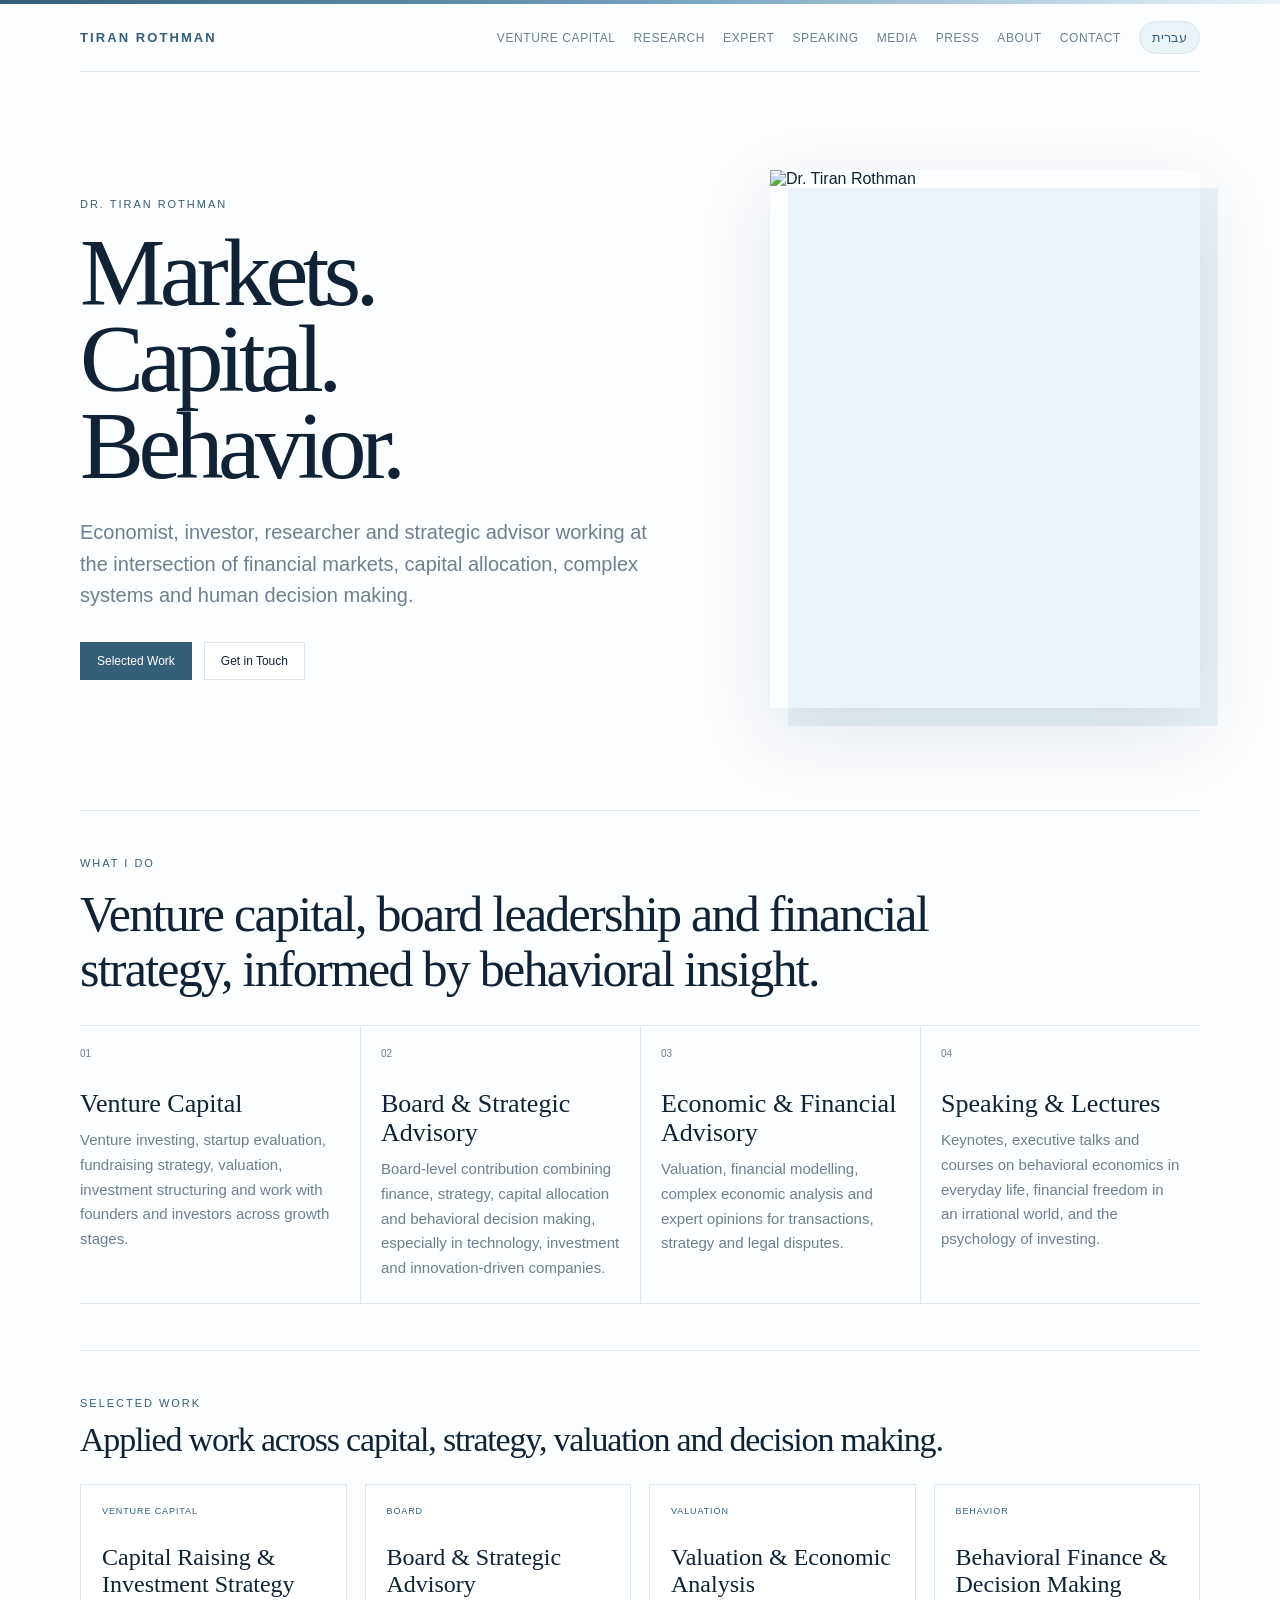
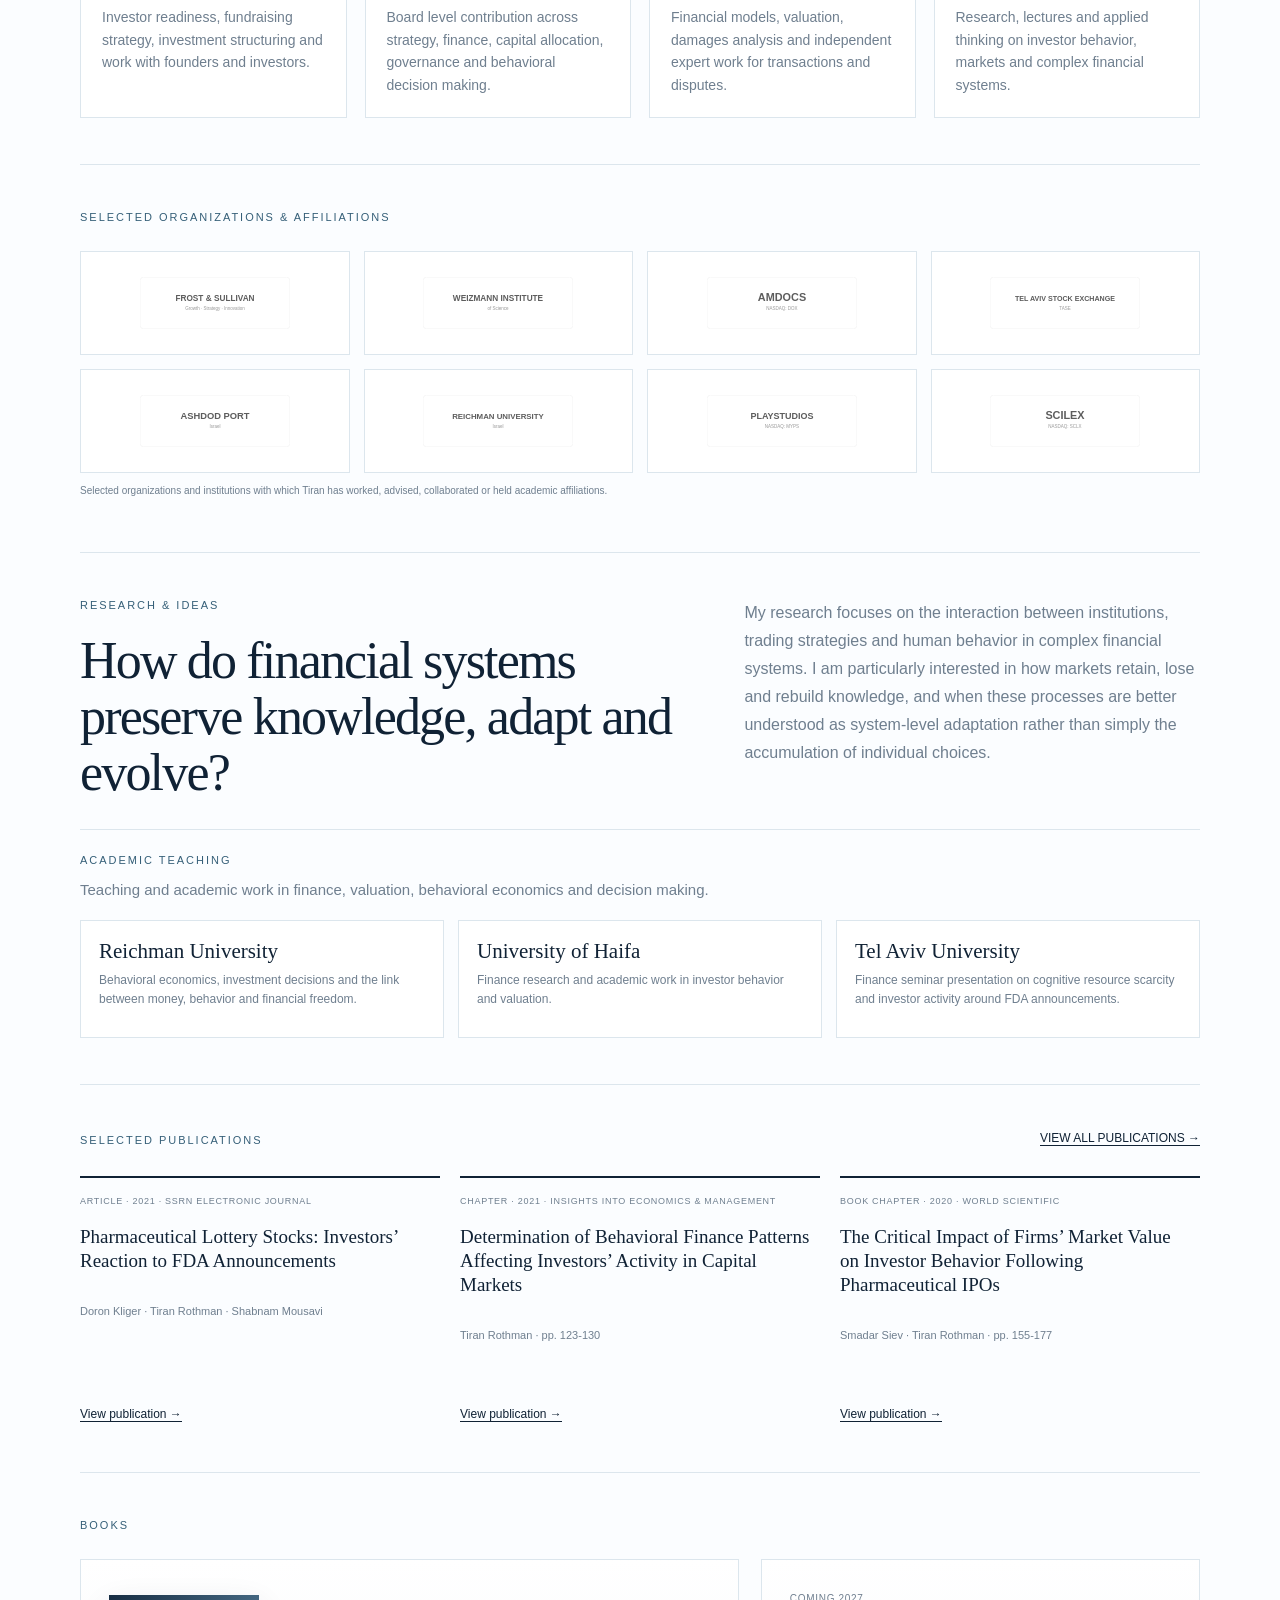
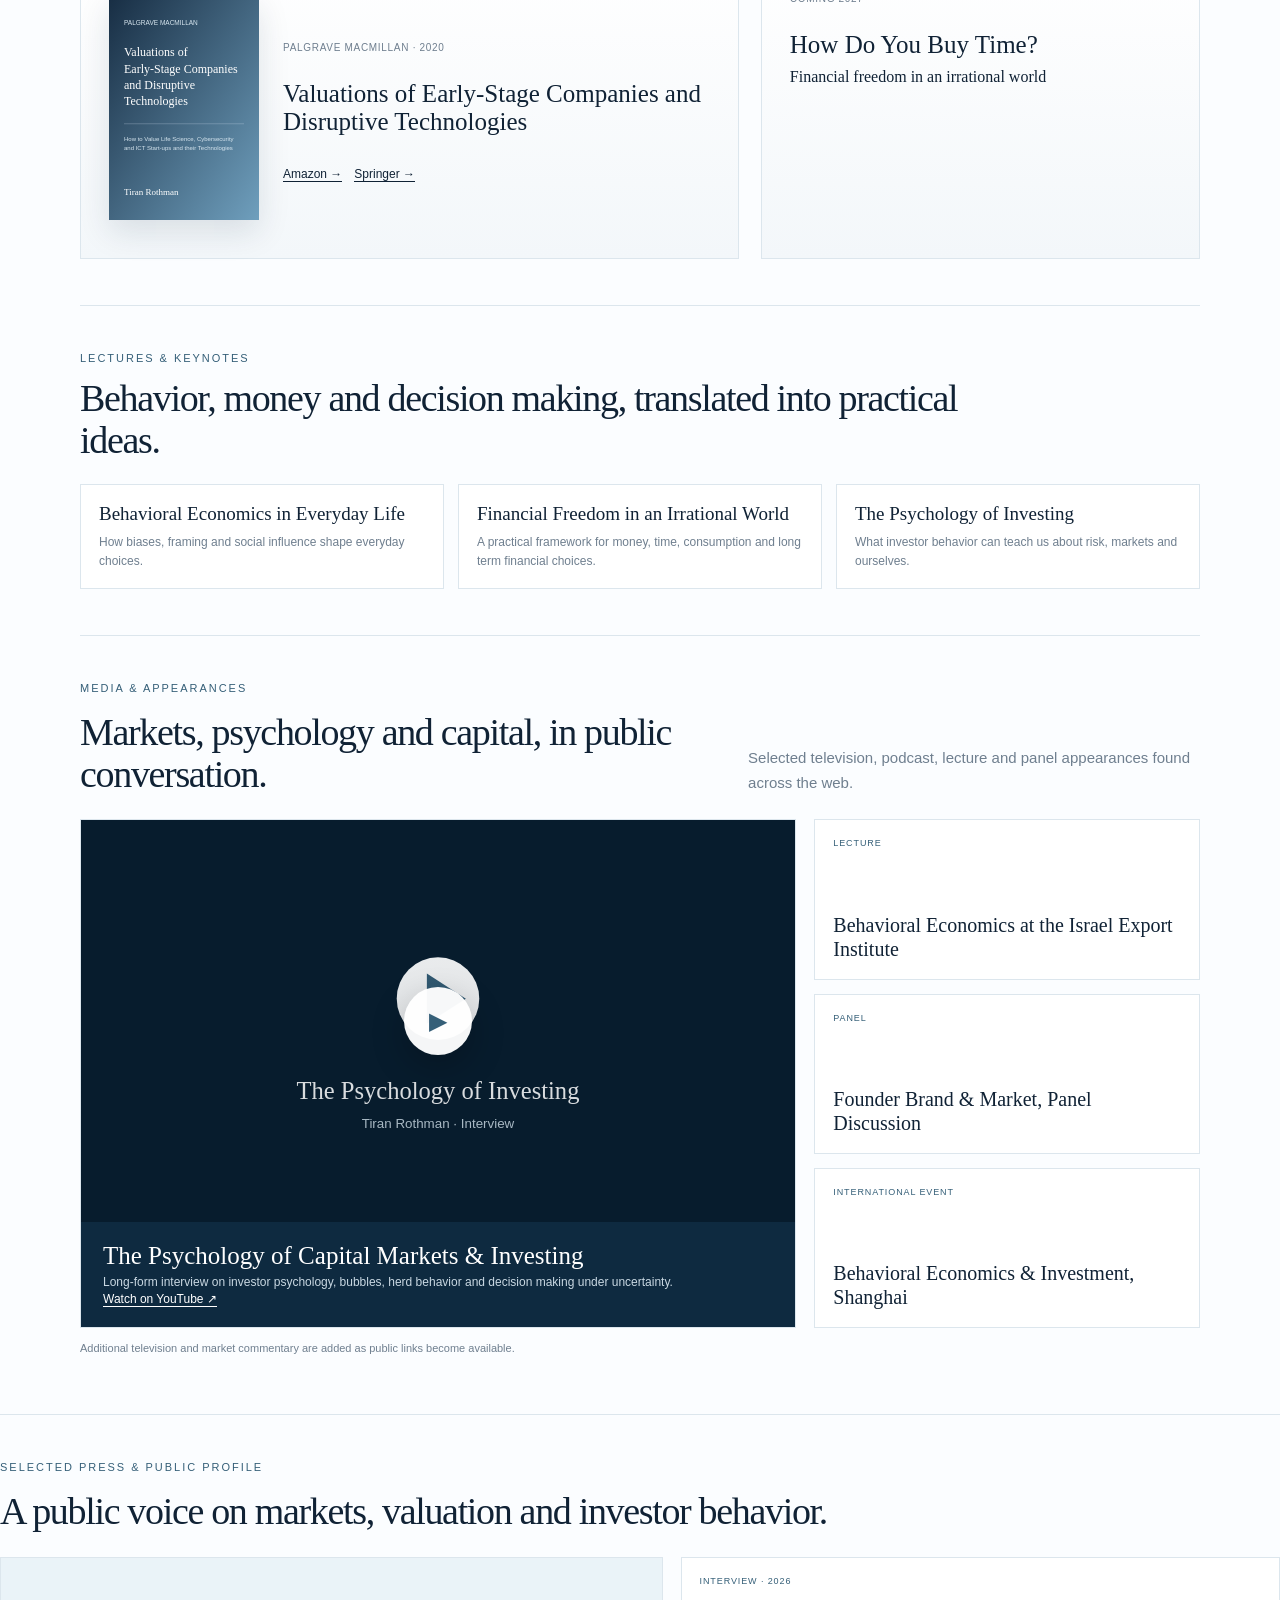
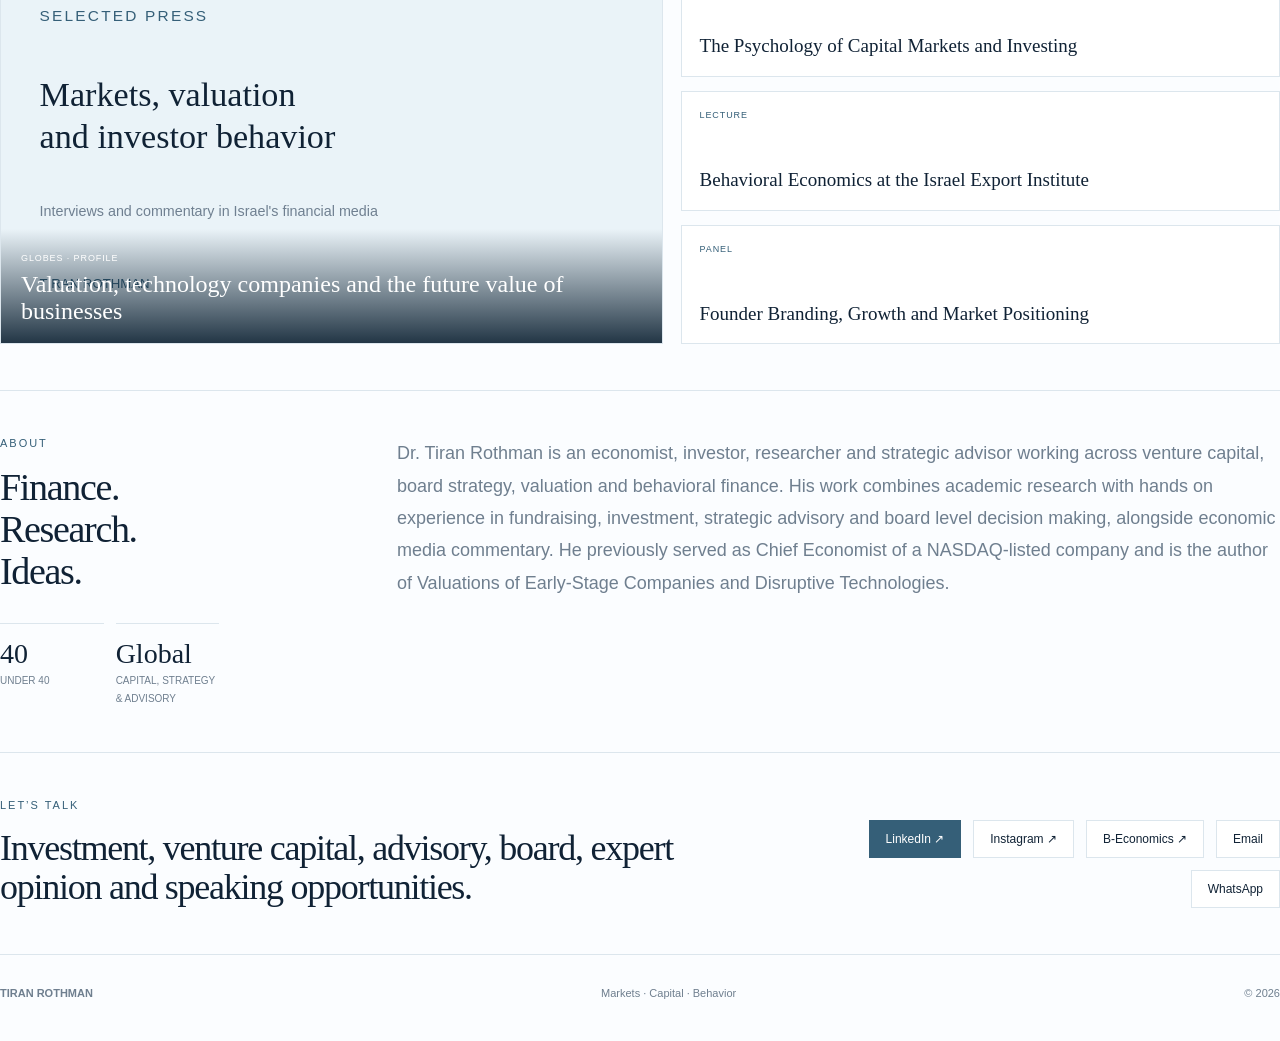
==== commit 1fbea26e: "Update index.html" ====
--- a/index.html
+++ b/index.html
@@ -154,7 +154,7 @@
     <div class="lead" data-en="Economist, investor, researcher and strategic advisor working at the intersection of financial markets, capital allocation, complex systems and human decision making." data-he="כלכלן, משקיע, חוקר ויועץ אסטרטגי הפועל במפגש שבין שווקים פיננסיים, הקצאת הון, מערכות מורכבות וקבלת החלטות.">Economist, investor, researcher and strategic advisor working at the intersection of financial markets, capital allocation, complex systems and human decision making.</div>
     <div class="hero-actions"><a class="btn primary" href="#selected-work" data-en="Selected Work" data-he="עבודות נבחרות">Selected Work</a><a class="btn" href="#contact" data-en="Get in Touch" data-he="יצירת קשר">Get in Touch</a></div>
   </div>
-  <div class="portrait-wrap"><img loading="eager" fetchpriority="high" decoding="async" src="assets/portrait-fallback.svg" alt="Dr. Tiran Rothman"></div>
+  <div class="portrait-wrap"><img loading="eager" fetchpriority="high" decoding="async" src="assets/portrait.png" alt="Dr. Tiran Rothman"></div>
 </header>
 
 <section id="capital">
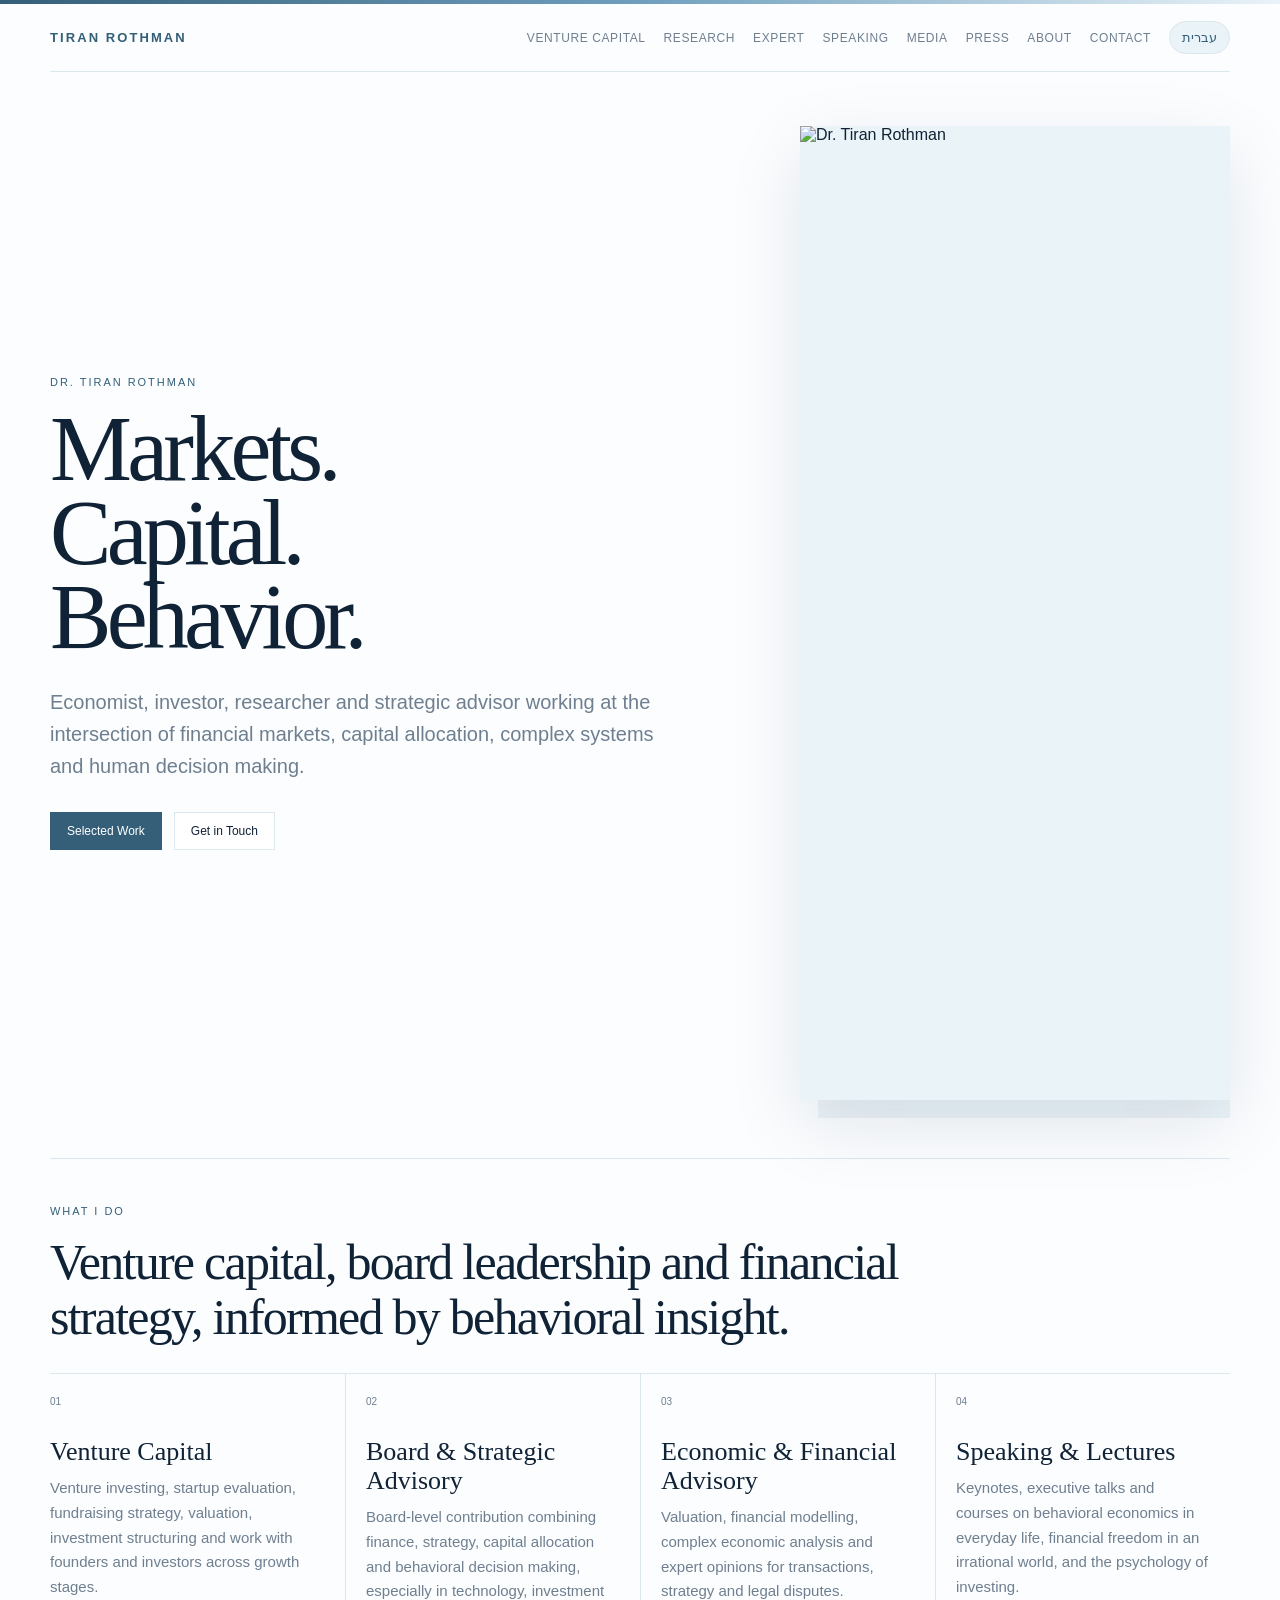
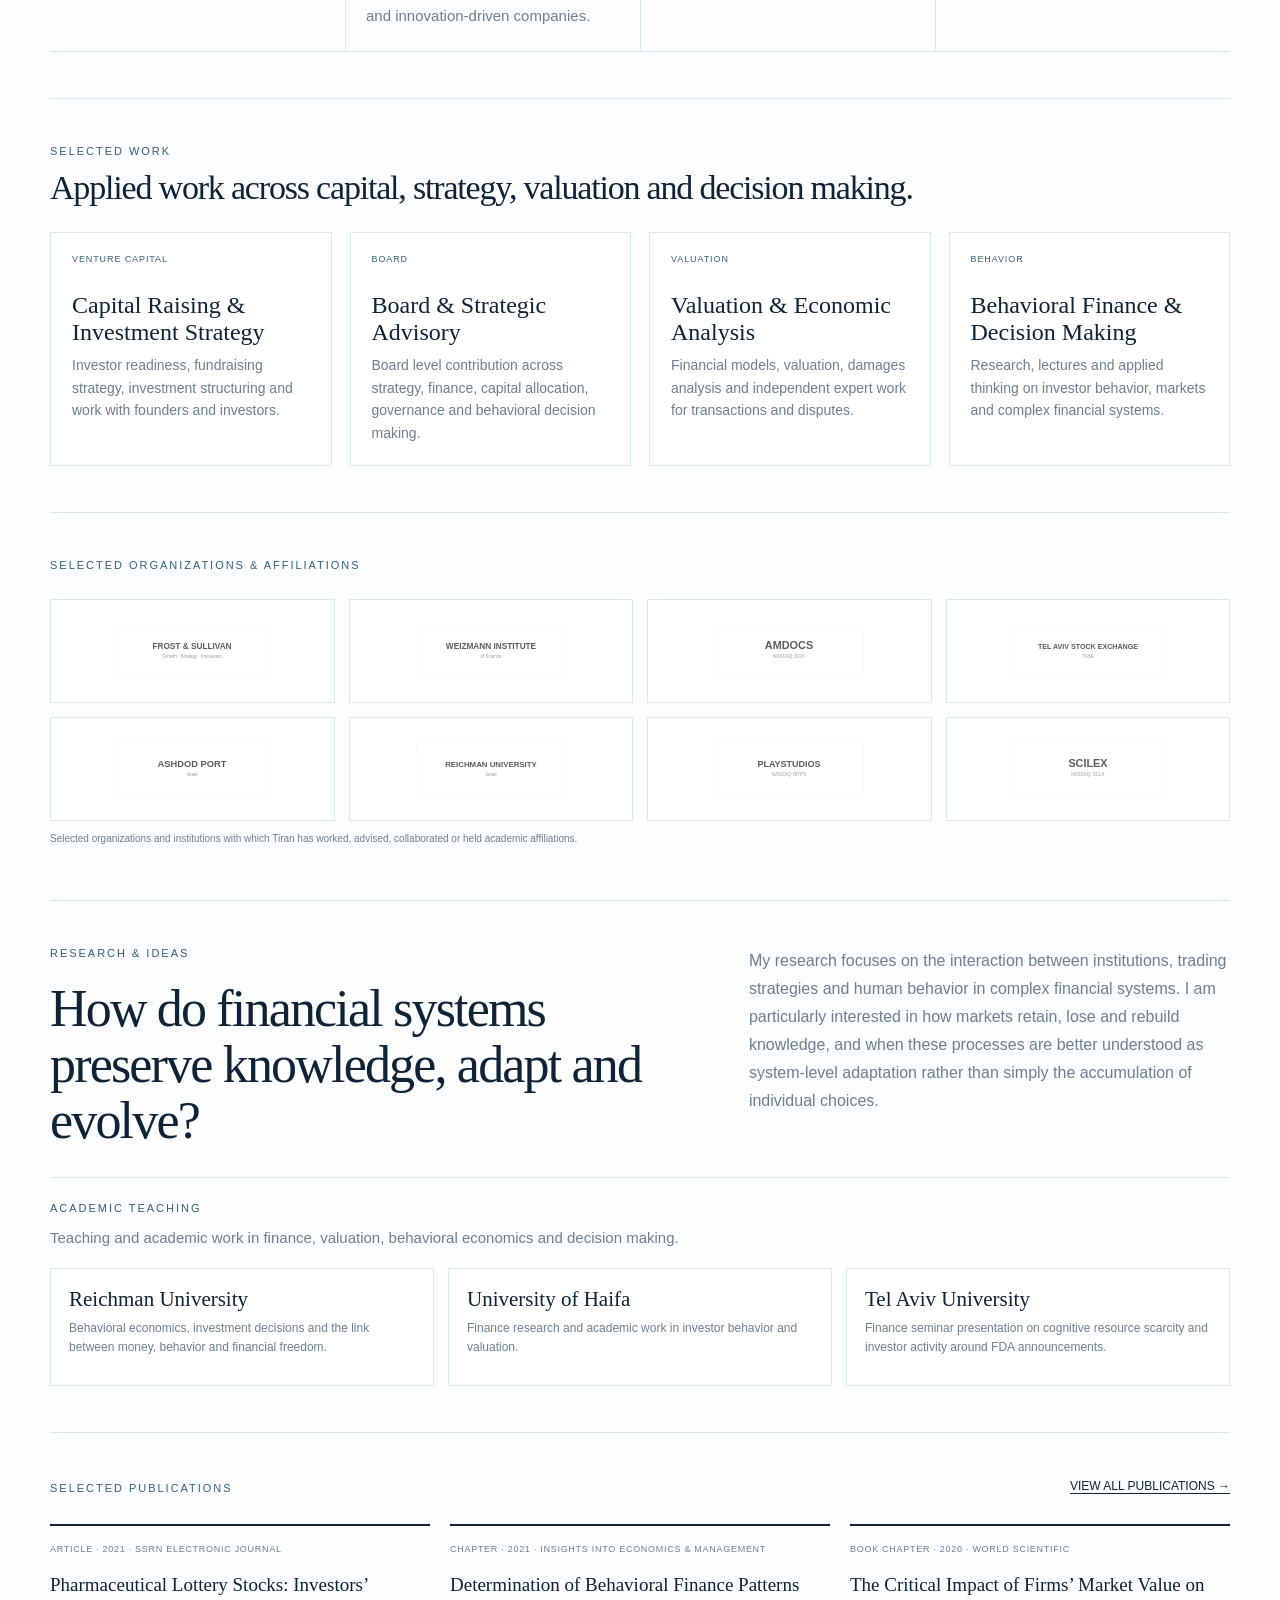
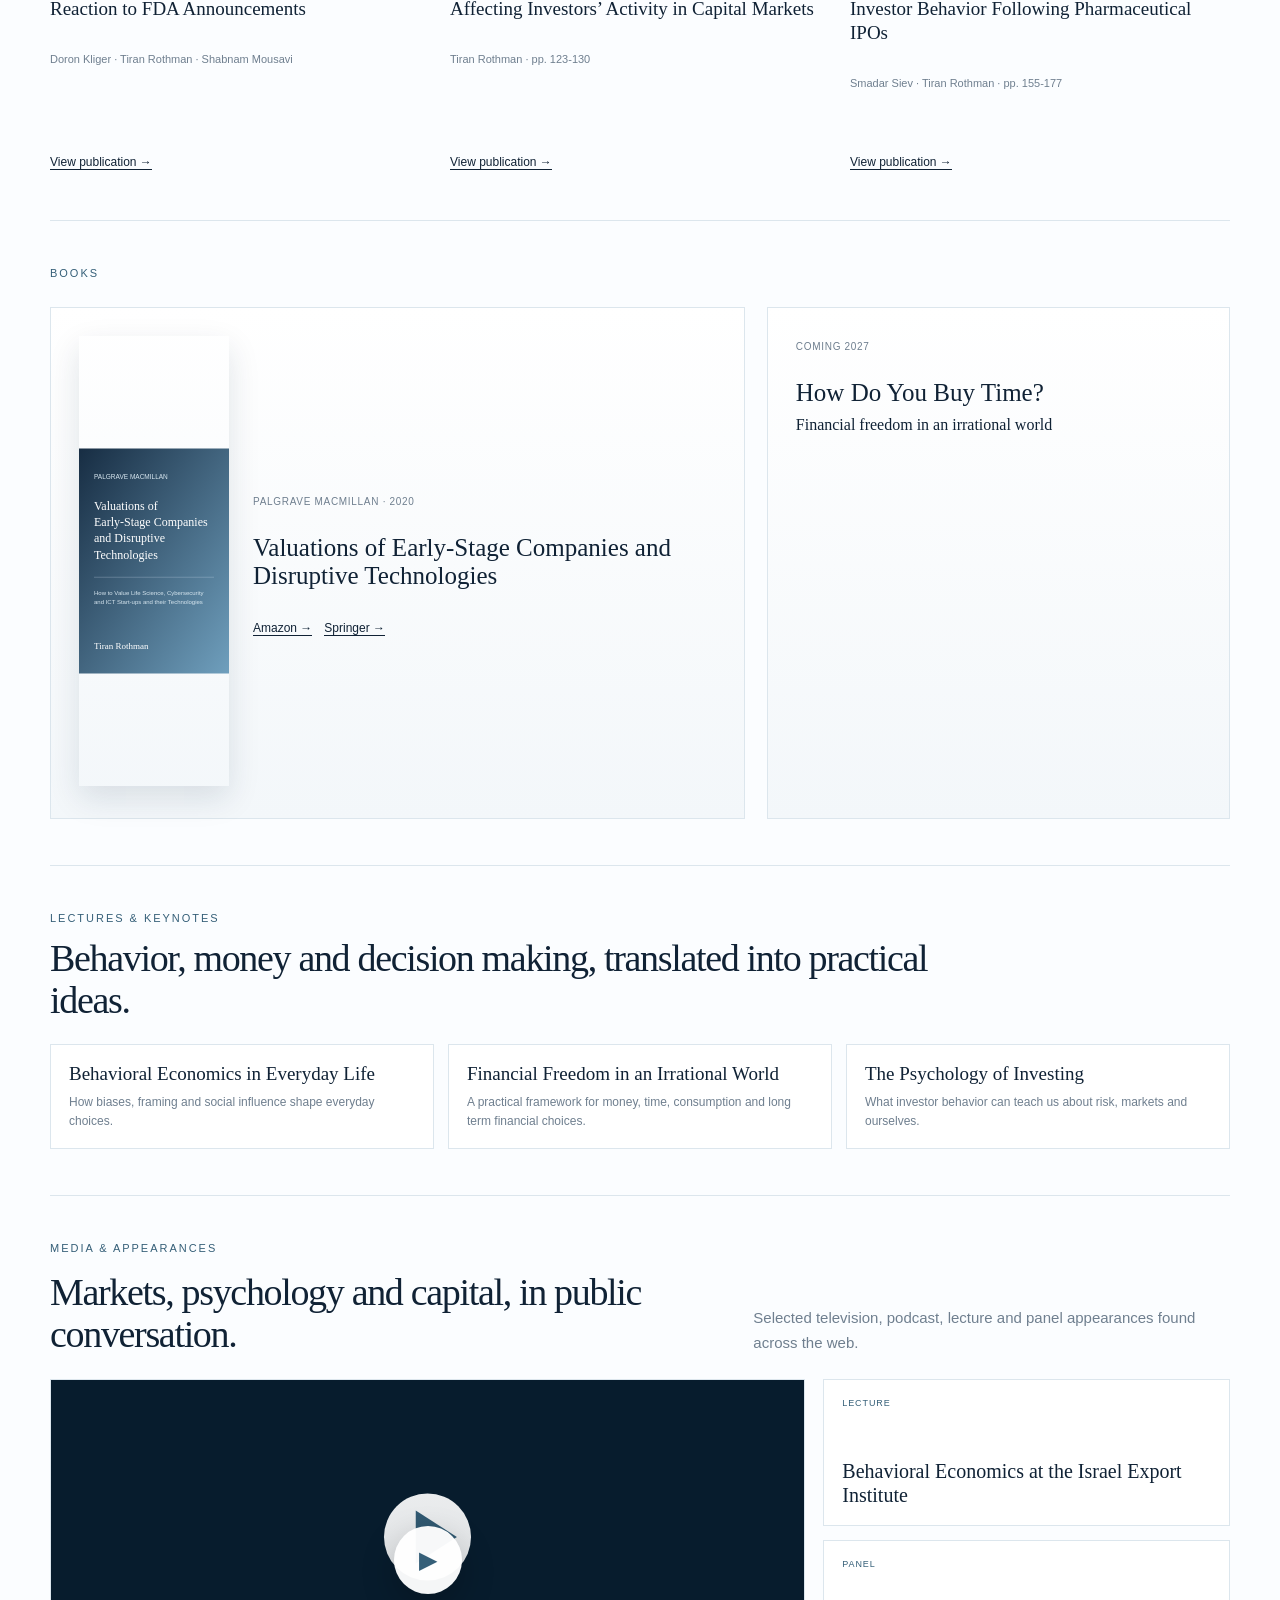
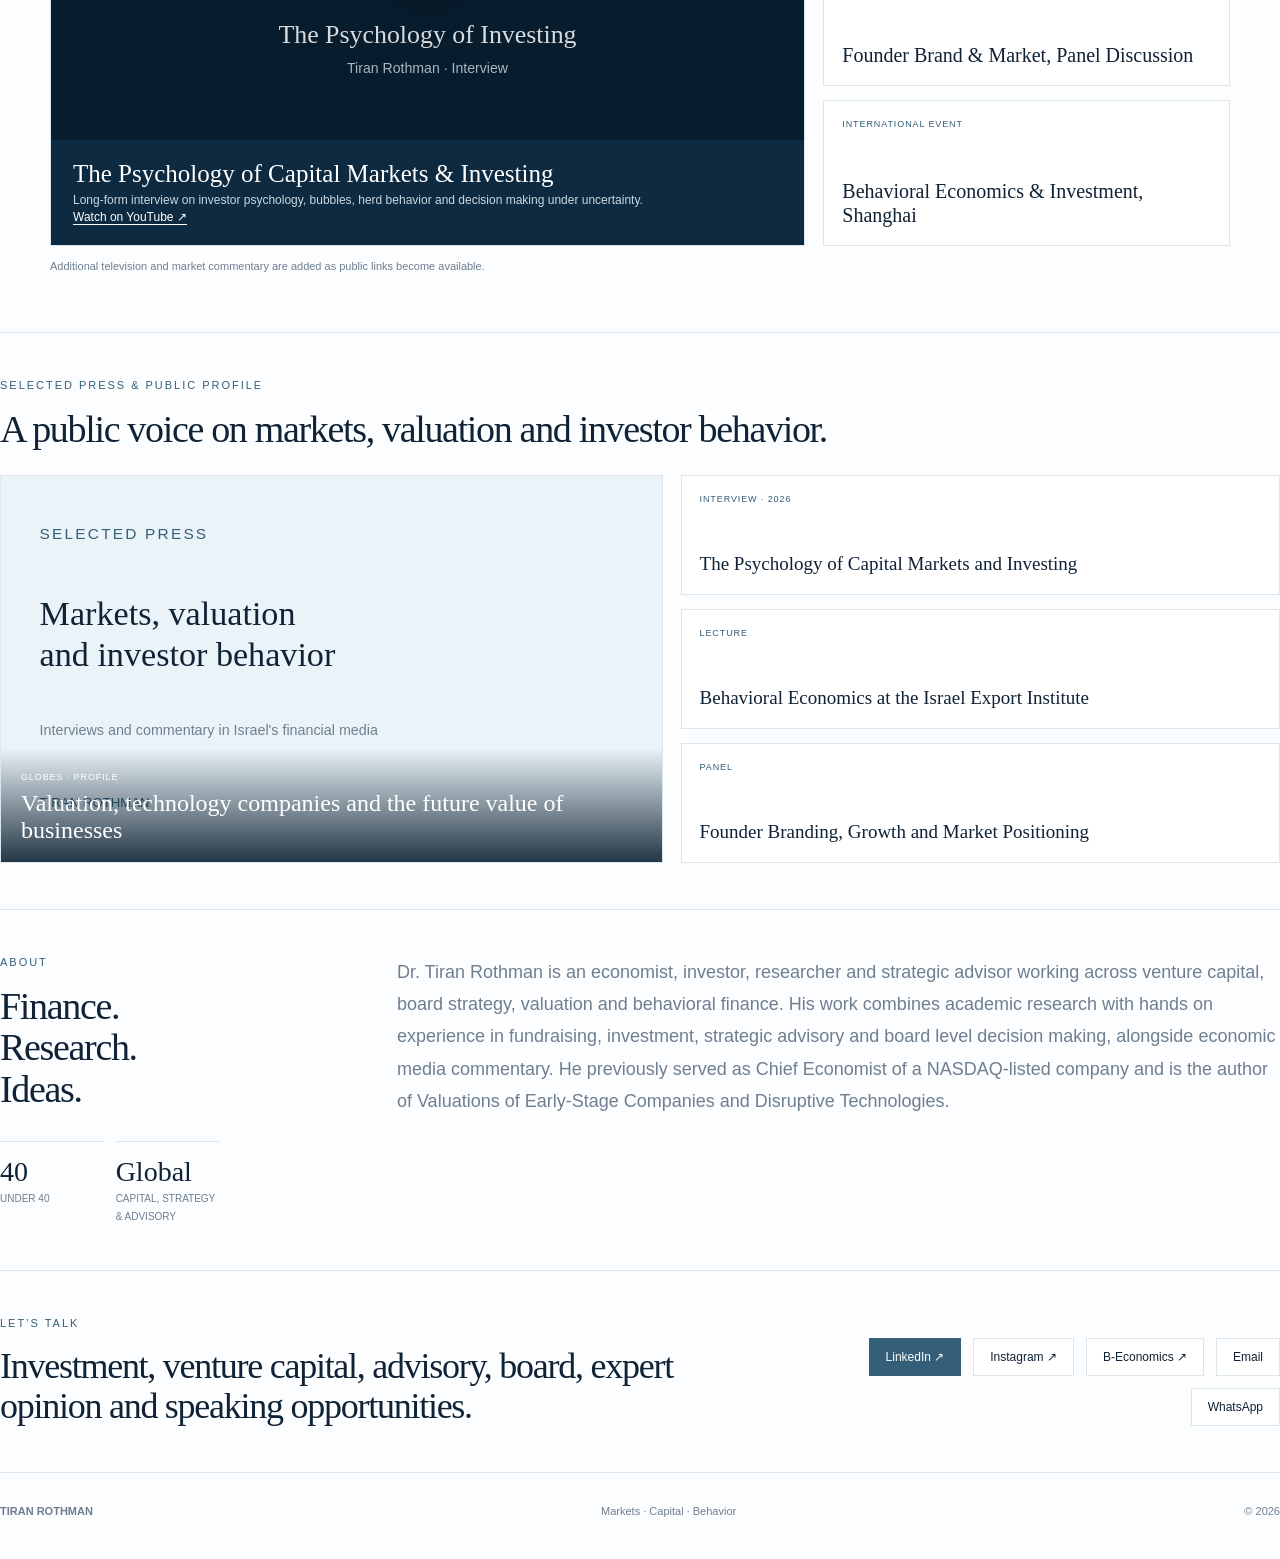
==== commit 169f8c1f: "Update index.html" ====
--- a/index.html
+++ b/index.html
@@ -13,6 +13,7 @@
 <meta property="profile:last_name" content="Rothman">
 <meta name="googlebot" content="index,follow,max-image-preview:large,max-snippet:-1,max-video-preview:-1">
 <link rel="canonical" href="https://tiranrothman.com/">
+<link rel="alternate" hreflang="x-default" href="https://tiranrothman.com/">
 <link rel="icon" href="favicon.svg" type="image/svg+xml">
 <link rel="apple-touch-icon" href="assets/apple-touch-icon.png">
 <meta property="og:title" content="Dr. Tiran Rothman | Venture Capital, Boards & Behavioral Finance">
@@ -20,9 +21,12 @@
 <meta property="og:type" content="website">
 <meta property="og:url" content="https://tiranrothman.com/">
 <meta property="og:image" content="https://tiranrothman.com/assets/social-card.png">
-<meta property="og:image:alt" content="Dr. Tiran Rothman">
+<meta property="og:image:alt" content="Dr. Tiran Rothman | Venture Capital, Boards & Behavioral Finance">
+<meta property="og:image:width" content="1200">
+<meta property="og:image:height" content="630">
 <meta property="og:site_name" content="Tiran Rothman">
 <meta property="og:locale" content="en_US">
+<meta property="og:locale:alternate" content="he_IL">
 <meta name="twitter:card" content="summary_large_image">
 <meta name="twitter:title" content="Dr. Tiran Rothman | Venture Capital, Boards & Behavioral Finance">
 <meta name="twitter:description" content="Venture capital, investment strategy, board advisory, behavioral finance, valuation, research and speaking.">
@@ -36,10 +40,10 @@
 }
 *{box-sizing:border-box}
 html{scroll-behavior:smooth}
-body{margin:0;background:var(--paper);color:var(--ink);font-family:"Segoe UI",Arial,sans-serif;-webkit-font-smoothing:antialiased;text-rendering:optimizeLegibility} img{max-width:100%} :focus-visible{outline:3px solid var(--blue);outline-offset:3px}.skip-link{position:absolute;left:-9999px;top:8px;z-index:999;background:var(--ink);color:#fff;padding:10px 14px;text-decoration:none}.skip-link:focus{left:12px}
+body{margin:0;background:var(--paper);color:var(--ink);font-family:"Segoe UI",Arial,sans-serif;-webkit-font-smoothing:antialiased;text-rendering:optimizeLegibility;overflow-x:hidden} img{max-width:100%} :focus-visible{outline:3px solid var(--blue);outline-offset:3px}.skip-link{position:absolute;left:-9999px;top:8px;z-index:999;background:var(--ink);color:#fff;padding:10px 14px;text-decoration:none}.skip-link:focus{left:12px}
 body.rtl{direction:rtl;font-family:Arial,"Segoe UI",sans-serif}
 a{color:inherit}
-.wrap{max-width:1180px;margin:auto;padding:0 30px}
+.wrap{width:min(1180px,calc(100% - 64px));margin:0 auto;padding:0}
 .topline{height:4px;background:linear-gradient(90deg,var(--blue2),var(--blue),var(--pale))}
 nav{position:sticky;top:0;z-index:10;background:rgba(251,253,255,.92);backdrop-filter:blur(14px);display:flex;justify-content:space-between;align-items:center;padding:17px 0;border-bottom:1px solid var(--line);gap:24px}
 .brand{font-weight:700;letter-spacing:.16em;font-size:13px;color:var(--blue2);white-space:nowrap}
@@ -50,14 +54,14 @@
 .kicker,.eyebrow{font-size:11px;letter-spacing:.18em;color:var(--blue2);text-transform:uppercase}
 .kicker{margin-bottom:20px}
 h1,.display,.card h3,.book h3,.media-copy h3,.quote,.metric strong{font-family:Baskerville,Georgia,"Times New Roman",serif;font-weight:400}
-h1{font-size:clamp(58px,7.5vw,96px);line-height:.9;letter-spacing:-.058em;margin:0 0 28px}
+h1{font-size:clamp(48px,7.2vw,96px);line-height:.91;letter-spacing:-.052em;margin:0 0 28px;overflow-wrap:anywhere}
 .lead{font-size:20px;line-height:1.58;color:var(--muted);max-width:650px}.shortbio{margin-top:16px;font-size:14px;line-height:1.55;color:var(--ink2);max-width:660px}.lecture-list{display:grid;grid-template-columns:repeat(3,1fr);gap:14px;margin-top:22px}.lecture{padding:18px;border:1px solid var(--line);background:#fff}.lecture strong{display:block;font-family:Baskerville,Georgia,serif;font-size:19px;font-weight:400;line-height:1.2;margin-bottom:6px}.lecture span{font-size:12px;line-height:1.5;color:var(--muted)}
 .hero-actions{display:flex;gap:12px;flex-wrap:wrap;margin-top:30px}
 .btn{display:inline-block;padding:11px 16px;border:1px solid var(--line);color:var(--ink);text-decoration:none;background:#fff;font-size:12px}
 .btn.primary{background:var(--blue2);border-color:var(--blue2);color:#fff}
 .portrait-wrap{position:relative;justify-self:end;width:100%;max-width:430px}
-.portrait-wrap:before{content:"";position:absolute;inset:18px -18px -18px 18px;background:var(--pale);z-index:-1}
-.hero img{width:100%;aspect-ratio:4/5;object-fit:cover;object-position:center top;display:block;box-shadow:var(--shadow)}
+.portrait-wrap:before{content:"";position:absolute;inset:18px 0 -18px 18px;background:var(--pale);z-index:-1}
+.hero img{width:100%;aspect-ratio:4/5;object-fit:cover;object-position:center 18%;display:block;box-shadow:var(--shadow);background:var(--pale)}
 section{padding:46px 0;border-top:1px solid var(--line)}
 .section-head{display:flex;justify-content:space-between;gap:24px;align-items:flex-end;margin-bottom:24px}
 .display{font-size:clamp(31px,4vw,50px);line-height:1.1;letter-spacing:-.035em;max-width:940px;margin-top:18px}
@@ -80,16 +84,29 @@
 .contact{display:grid;grid-template-columns:1.2fr .8fr;gap:36px;align-items:end}.connect{display:flex;gap:12px;flex-wrap:wrap;justify-content:flex-end}
 footer{padding:32px 0 42px;border-top:1px solid var(--line);display:flex;justify-content:space-between;gap:18px;flex-wrap:wrap;color:var(--muted);font-size:11px}
 body.rtl h1,body.rtl .display,body.rtl .card h3,body.rtl .book h3,body.rtl .quote,body.rtl .metric strong{font-family:"Times New Roman",serif;letter-spacing:-.02em}
-@media(max-width:900px){.lecture-list{grid-template-columns:1fr;}.hero{grid-template-columns:1fr;min-height:auto;gap:34px}.portrait-wrap{justify-self:start;max-width:360px}.core-grid{grid-template-columns:1fr}.card,.card+.card{padding:22px 0!important;border-left:0!important;border-right:0!important}.work-grid,.pub-grid,.books,.media-layout,.bio,.research-block,.contact{grid-template-columns:1fr}.orgs{grid-template-columns:1fr 1fr}.connect{justify-content:flex-start}.section-head{display:block}.metrics{grid-template-columns:1fr 1fr 1fr}.menu-btn{display:inline-block}.navlinks{position:relative}.navlinks a{display:none}.navlinks.open{position:absolute;right:18px;top:62px;display:flex;flex-direction:column;align-items:stretch;gap:0;background:#fff;border:1px solid var(--line);box-shadow:0 18px 40px rgba(16,34,53,.12);min-width:210px;padding:8px;z-index:40}.navlinks.open a{display:block;padding:11px 12px}.navlinks.open .lang,.navlinks.open .menu-btn{align-self:flex-start;margin:5px 8px}body.rtl .navlinks.open{right:auto;left:18px}}
-@media(max-width:540px){.wrap{padding:0 18px}.hero{padding:52px 0 62px}.orgs,.work-grid,.pub-grid{grid-template-columns:1fr}.book-one{grid-template-columns:95px 1fr}.metrics{grid-template-columns:1fr}.display{font-size:34px}section{padding:54px 0}}
+@media(max-width:1080px){
+  .menu-btn{display:inline-block}.navlinks>a{display:none}.navlinks{position:relative}.lang{display:inline-block}
+  .navlinks.open{position:absolute;right:0;top:48px;display:flex;flex-direction:column;align-items:stretch;gap:0;background:#fff;border:1px solid var(--line);box-shadow:0 18px 40px rgba(16,34,53,.12);min-width:230px;padding:8px;z-index:40}
+  .navlinks.open>a{display:block;padding:11px 12px}.navlinks.open .lang,.navlinks.open .menu-btn{align-self:flex-start;margin:5px 8px}body.rtl .navlinks.open{right:auto;left:0}
+}
+@media(max-width:900px){
+  .wrap{width:min(100% - 36px,760px)}
+  nav{padding:14px 0}.hero{grid-template-columns:1fr;min-height:auto;gap:30px;padding:42px 0 52px}.portrait-wrap{justify-self:center;max-width:340px;width:min(100%,340px)}
+  .portrait-wrap:before{inset:14px 0 -14px 14px}.core-grid{grid-template-columns:repeat(2,1fr)!important}.card,.card+.card{padding:22px 14px!important;border-left:0!important;border-right:0!important}
+  .lecture-list{grid-template-columns:1fr}.work-grid,.pub-grid,.books,.media-layout,.bio,.research-block,.contact{grid-template-columns:1fr}.orgs{grid-template-columns:1fr 1fr}.connect{justify-content:flex-start}.section-head{display:block}.metrics{grid-template-columns:1fr 1fr}
+  .media-web{grid-template-columns:1fr}.press-grid,.academic-grid{grid-template-columns:1fr}.press-visual img{min-height:240px}
+}
+@media(max-width:620px){
+  .wrap{width:calc(100% - 28px)}
+  h1{font-size:clamp(46px,16vw,64px)}.lead{font-size:18px}.display{font-size:34px}.core-grid,.work-grid,.pub-grid,.orgs{grid-template-columns:1fr!important}.book-one{grid-template-columns:92px 1fr}.metrics{grid-template-columns:1fr}.hero-actions{gap:8px}.btn{padding:10px 13px}.portrait-wrap{max-width:300px}section{padding:40px 0}.contact{gap:24px}
+}
+@media(max-width:380px){.wrap{width:calc(100% - 22px)}h1{font-size:44px}.brand{font-size:12px;letter-spacing:.12em}.book-one{grid-template-columns:1fr}.book-cover{max-width:140px}}
+
 
 .media-web{display:grid;grid-template-columns:1.3fr .7fr;gap:18px;margin-top:24px}.video-card{background:#071c2d;border:1px solid var(--line);overflow:hidden}.video-link{position:relative;display:block;text-decoration:none;background:#071c2d}.video-link img{width:100%;display:block;aspect-ratio:16/9;object-fit:cover}.video-link:after{content:"";position:absolute;inset:0;background:linear-gradient(180deg,rgba(7,28,45,.02),rgba(7,28,45,.22))}.play{position:absolute;z-index:2;left:50%;top:50%;transform:translate(-50%,-50%);width:68px;height:68px;border-radius:50%;display:grid;place-items:center;background:rgba(255,255,255,.96);color:var(--blue2);font-size:24px;box-shadow:0 12px 34px rgba(0,0,0,.22);transition:.2s ease}.video-link:hover .play{transform:translate(-50%,-50%) scale(1.06)}.video-fallback{display:none;aspect-ratio:16/9;place-items:center;color:#fff;text-align:center;padding:28px;font-family:Baskerville,Georgia,serif;font-size:26px}.proof-stack{display:grid;gap:14px}.proof-card{border:1px solid var(--line);background:#fff;padding:18px;text-decoration:none;display:flex;flex-direction:column;justify-content:space-between;min-height:126px;transition:.2s ease}.proof-card:hover{transform:translateY(-2px);box-shadow:0 12px 30px rgba(16,34,53,.06)}.proof-card small{font-size:9px;letter-spacing:.1em;color:var(--blue2)}.proof-card strong{font-family:Baskerville,Georgia,serif;font-size:20px;font-weight:400;line-height:1.2;margin-top:16px}.media-note{font-size:11px;color:var(--muted);line-height:1.55;margin-top:12px}.credibility{display:flex;gap:18px;align-items:center;flex-wrap:wrap;margin-top:22px}.credibility a{font-size:12px;color:var(--ink2);text-decoration:none;border-bottom:1px solid var(--line);padding-bottom:3px}.credibility a:hover{border-color:var(--blue2)}
-@media(max-width:900px){.media-web{grid-template-columns:1fr}}
 @media(prefers-reduced-motion:reduce){html{scroll-behavior:auto}*{transition:none!important;animation:none!important}}
 
 .press-grid{display:grid;grid-template-columns:1.05fr .95fr;gap:18px;margin-top:24px}.press-visual{position:relative;overflow:hidden;border:1px solid var(--line);background:#fff}.press-visual img{width:100%;height:100%;min-height:300px;object-fit:cover;display:block}.press-caption{position:absolute;left:0;right:0;bottom:0;padding:18px 20px;background:linear-gradient(180deg,transparent,rgba(7,28,45,.88));color:#fff}.press-caption small{font-size:9px;letter-spacing:.1em}.press-caption strong{display:block;font-family:Baskerville,Georgia,serif;font-size:24px;font-weight:400;margin-top:6px}.press-list{display:grid;gap:14px}.press-item{border:1px solid var(--line);background:#fff;padding:18px;text-decoration:none;display:flex;flex-direction:column;justify-content:space-between;min-height:92px}.press-item small{font-size:9px;letter-spacing:.1em;color:var(--blue2)}.press-item strong{font-family:Baskerville,Georgia,serif;font-weight:400;font-size:19px;line-height:1.2;margin-top:8px}.academic-grid{display:grid;grid-template-columns:repeat(3,1fr);gap:14px;margin-top:18px}.academic-card{background:#fff;border:1px solid var(--line);padding:18px;min-height:118px}.academic-card strong{font-family:Baskerville,Georgia,serif;font-size:21px;font-weight:400;display:block;margin-bottom:6px}.academic-card span{font-size:12px;line-height:1.5;color:var(--muted)}
-@media(max-width:900px){.press-grid,.academic-grid{grid-template-columns:1fr}.press-visual img{min-height:240px}.work-grid{grid-template-columns:1fr 1fr!important}}
-@media(max-width:560px){.work-grid{grid-template-columns:1fr!important}}
 </style>
 
 <script type="application/ld+json">
@@ -98,7 +115,7 @@
   "@type": "Person",
   "name": "Dr. Tiran Rothman",
   "url": "https://tiranrothman.com/",
-  "image": "https://tiranrothman.com/assets/social-card.png",
+  "image": "https://raw.githubusercontent.com/Tir48-1/tiran-rothman/main/portrait.png",
   "email": "mailto:tiran@b-economics.com",
   "jobTitle": ["Economist", "Investor", "Strategic Advisor", "Researcher", "Author", "Speaker"],
   "knowsAbout": ["Venture Capital", "Investment Strategy", "Behavioral Finance", "Valuation", "Fundraising", "Financial Markets", "Board Strategy", "Complex Financial Systems"],
@@ -112,6 +129,15 @@
     "https://link.springer.com/book/10.1007/978-3-030-38847-8",
     "https://b-economics.com/"
   ]
+}
+</script>
+<script type="application/ld+json">
+{
+  "@context": "https://schema.org",
+  "@type": "WebSite",
+  "name": "Dr. Tiran Rothman",
+  "url": "https://tiranrothman.com/",
+  "inLanguage": ["en", "he"]
 }
 </script>
 <script type="application/ld+json">
@@ -154,7 +180,7 @@
     <div class="lead" data-en="Economist, investor, researcher and strategic advisor working at the intersection of financial markets, capital allocation, complex systems and human decision making." data-he="כלכלן, משקיע, חוקר ויועץ אסטרטגי הפועל במפגש שבין שווקים פיננסיים, הקצאת הון, מערכות מורכבות וקבלת החלטות.">Economist, investor, researcher and strategic advisor working at the intersection of financial markets, capital allocation, complex systems and human decision making.</div>
     <div class="hero-actions"><a class="btn primary" href="#selected-work" data-en="Selected Work" data-he="עבודות נבחרות">Selected Work</a><a class="btn" href="#contact" data-en="Get in Touch" data-he="יצירת קשר">Get in Touch</a></div>
   </div>
-  <div class="portrait-wrap"><img loading="eager" fetchpriority="high" decoding="async" src="assets/portrait.png" alt="Dr. Tiran Rothman"></div>
+  <div class="portrait-wrap"><img loading="eager" fetchpriority="high" decoding="async" src="https://raw.githubusercontent.com/Tir48-1/tiran-rothman/main/portrait.png?v=28" alt="Dr. Tiran Rothman" width="650" height="974"></div>
 </header>
 
 <section id="capital">
@@ -182,14 +208,14 @@
 <section>
   <div class="eyebrow" data-en="SELECTED ORGANIZATIONS & AFFILIATIONS" data-he="ארגונים ושיוכים נבחרים">SELECTED ORGANIZATIONS & AFFILIATIONS</div>
   <div class="orgs" style="margin-top:28px">
-    <div class="org"><img loading="lazy" decoding="async" src="assets/frost.svg" alt="Frost & Sullivan"></div>
-    <div class="org"><img loading="lazy" decoding="async" src="assets/weizmann.svg" alt="Weizmann Institute"></div>
-    <div class="org"><img loading="lazy" decoding="async" src="assets/amdocs.svg" alt="Amdocs"></div>
-    <div class="org"><img loading="lazy" decoding="async" src="assets/tase.svg" alt="Tel Aviv Stock Exchange"></div>
-    <div class="org"><img loading="lazy" decoding="async" src="assets/ashdod.svg" alt="Ashdod Port"></div>
-    <div class="org"><img loading="lazy" decoding="async" src="assets/reichman.svg" alt="Reichman University"></div>
-    <div class="org"><img loading="lazy" decoding="async" src="assets/playstudios.svg" alt="PLAYSTUDIOS"></div>
-    <div class="org"><img loading="lazy" decoding="async" src="assets/scilex.svg" alt="Scilex Holding"></div>
+    <div class="org"><img loading="lazy" decoding="async" width="150" height="58" src="assets/frost.svg" alt="Frost & Sullivan"></div>
+    <div class="org"><img loading="lazy" decoding="async" width="150" height="58" src="assets/weizmann.svg" alt="Weizmann Institute"></div>
+    <div class="org"><img loading="lazy" decoding="async" width="150" height="58" src="assets/amdocs.svg" alt="Amdocs"></div>
+    <div class="org"><img loading="lazy" decoding="async" width="150" height="58" src="assets/tase.svg" alt="Tel Aviv Stock Exchange"></div>
+    <div class="org"><img loading="lazy" decoding="async" width="150" height="58" src="assets/ashdod.svg" alt="Ashdod Port"></div>
+    <div class="org"><img loading="lazy" decoding="async" width="150" height="58" src="assets/reichman.svg" alt="Reichman University"></div>
+    <div class="org"><img loading="lazy" decoding="async" width="150" height="58" src="assets/playstudios.svg" alt="PLAYSTUDIOS"></div>
+    <div class="org"><img loading="lazy" decoding="async" width="150" height="58" src="assets/scilex.svg" alt="Scilex Holding"></div>
   </div>
   <p style="font-size:10px;color:var(--muted);margin-top:12px" data-en="Selected organizations and institutions with which Tiran has worked, advised, collaborated or held academic affiliations." data-he="מבחר ארגונים ומוסדות עמם טיראן עבד, ייעץ, שיתף פעולה או היה בעל שיוך אקדמי.">Selected organizations and institutions with which Tiran has worked, advised, collaborated or held academic affiliations.</p>
 </section>
@@ -219,7 +245,7 @@
 <section>
   <div class="eyebrow" data-en="BOOKS" data-he="ספרים">BOOKS</div>
   <div class="books" style="margin-top:28px">
-    <div class="book book-one"><a href="https://www.amazon.com/dp/3030388468" target="_blank" rel="noopener noreferrer"><img loading="lazy" decoding="async" class="book-cover" src="assets/book-fallback.svg" alt="Valuations of Early-Stage Companies and Disruptive Technologies"></a><div><small>PALGRAVE MACMILLAN · 2020</small><h3>Valuations of Early-Stage Companies and Disruptive Technologies</h3><div class="hero-actions"><a class="textlink" href="https://www.amazon.com/dp/3030388468" target="_blank" rel="noopener noreferrer">Amazon →</a><a class="textlink" href="https://link.springer.com/book/10.1007/978-3-030-38847-8" target="_blank" rel="noopener noreferrer">Springer →</a></div></div></div>
+    <div class="book book-one"><a href="https://www.amazon.com/dp/3030388468" target="_blank" rel="noopener noreferrer"><img loading="lazy" decoding="async" class="book-cover" src="https://media.springernature.com/full/springer-static/cover-hires/book/978-3-030-38847-8" alt="Valuations of Early-Stage Companies and Disruptive Technologies" width="300" height="450" onerror="this.onerror=null;this.src='assets/book-fallback.svg'"></a><div><small>PALGRAVE MACMILLAN · 2020</small><h3>Valuations of Early-Stage Companies and Disruptive Technologies</h3><div class="hero-actions"><a class="textlink" href="https://www.amazon.com/dp/3030388468" target="_blank" rel="noopener noreferrer">Amazon →</a><a class="textlink" href="https://link.springer.com/book/10.1007/978-3-030-38847-8" target="_blank" rel="noopener noreferrer">Springer →</a></div></div></div>
     <div class="book"><small data-en="COMING 2027" data-he="בקרוב · 2027">COMING 2027</small><h3 data-en="How Do You Buy Time?<br><span style='font-size:16px'>Financial freedom in an irrational world</span>" data-he="איך קונים זמן?<br><span style='font-size:16px'>חופש כלכלי בעולם לא רציונלי</span>">How Do You Buy Time?<br><span style="font-size:16px">Financial freedom in an irrational world</span></h3></div>
   </div>
 </section>
@@ -246,7 +272,7 @@
   <div class="media-web">
     <div class="video-card">
       <a class="video-link" href="https://www.youtube.com/watch?v=vhkz6dn2laA" target="_blank" rel="noopener noreferrer" aria-label="Watch The Psychology of Capital Markets and Investing on YouTube">
-        <img loading="lazy" decoding="async" onerror="this.style.display='none'" src="assets/video-fallback.svg" loading="lazy" decoding="async" alt="The Psychology of Capital Markets and Investing, Dr. Tiran Rothman" onerror="this.style.display='none';this.nextElementSibling.style.display='grid'">
+        <img src="https://img.youtube.com/vi/vhkz6dn2laA/hqdefault.jpg" loading="lazy" decoding="async" alt="The Psychology of Capital Markets and Investing, Dr. Tiran Rothman" width="480" height="360" onerror="this.onerror=null;this.src='assets/video-fallback.svg'">
         <span class="video-fallback">The Psychology of Capital Markets &amp; Investing</span>
         <span class="play" aria-hidden="true">▶</span>
       </a>
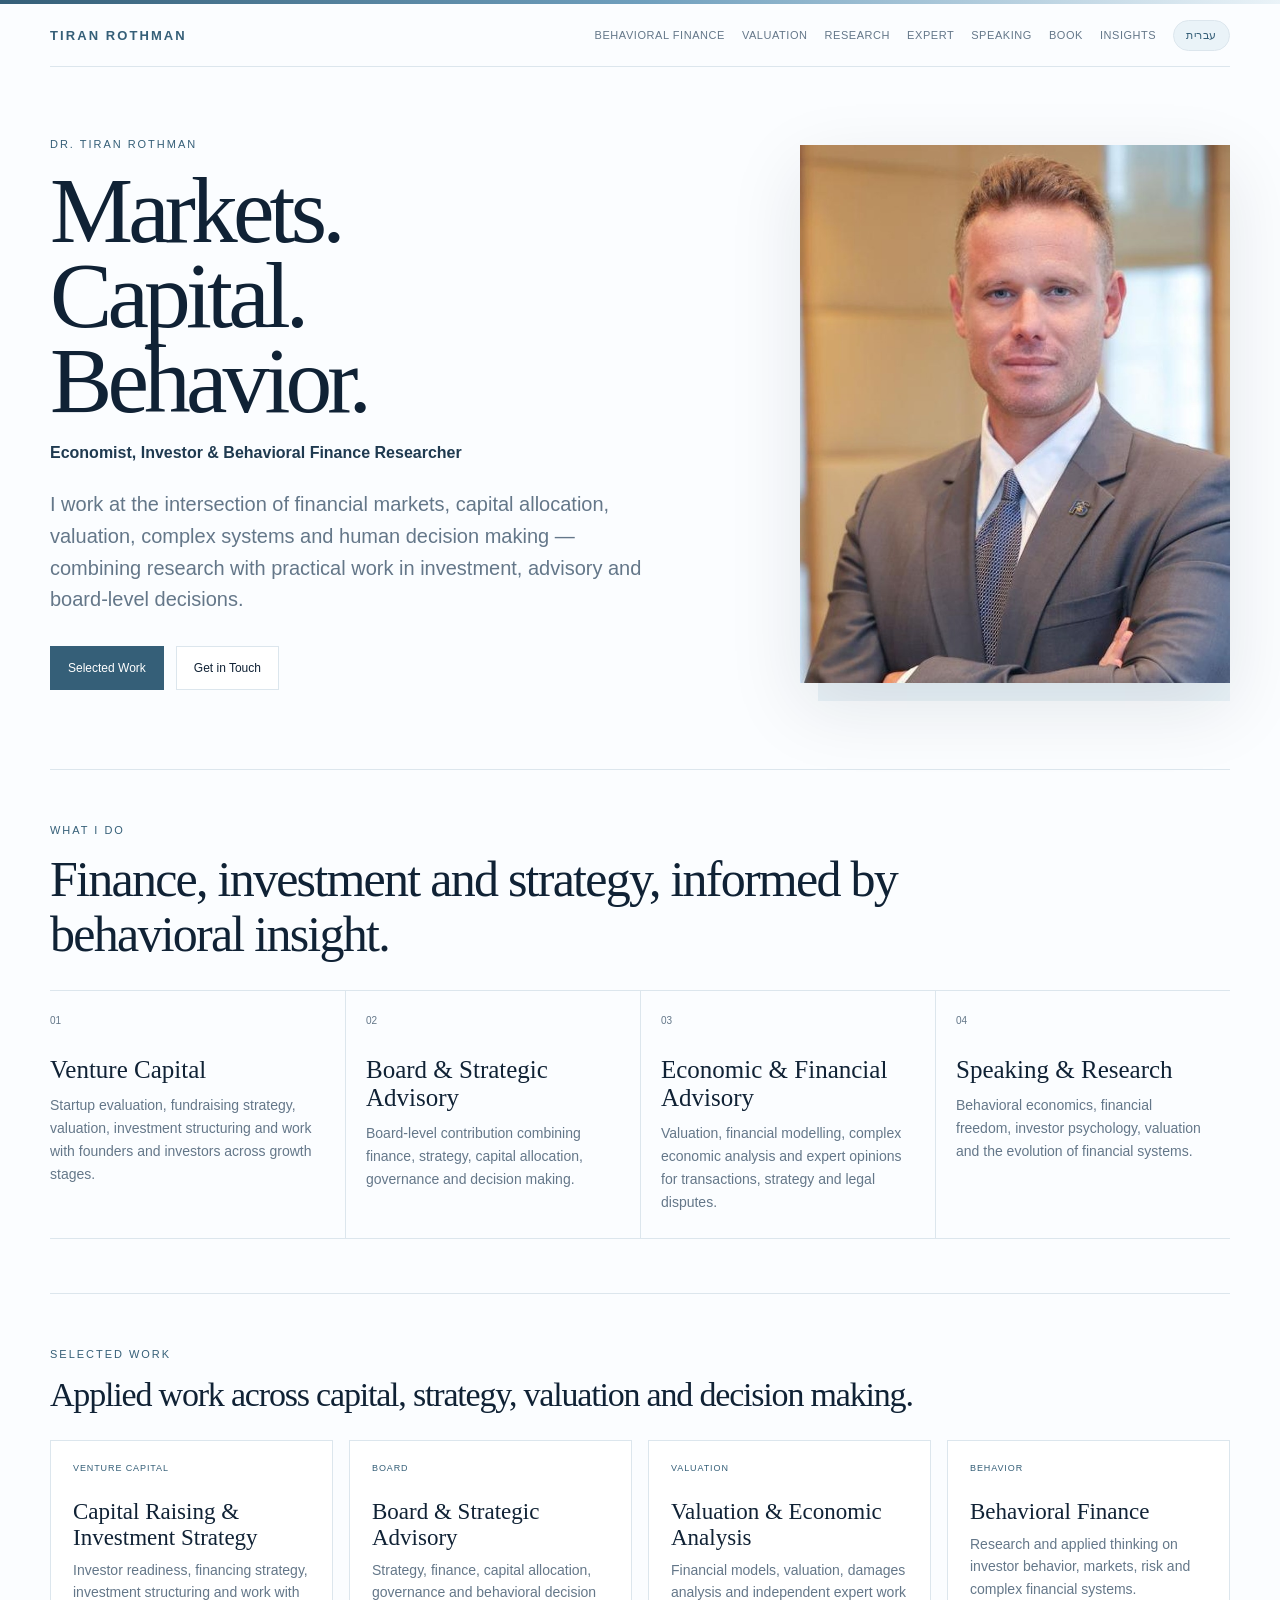
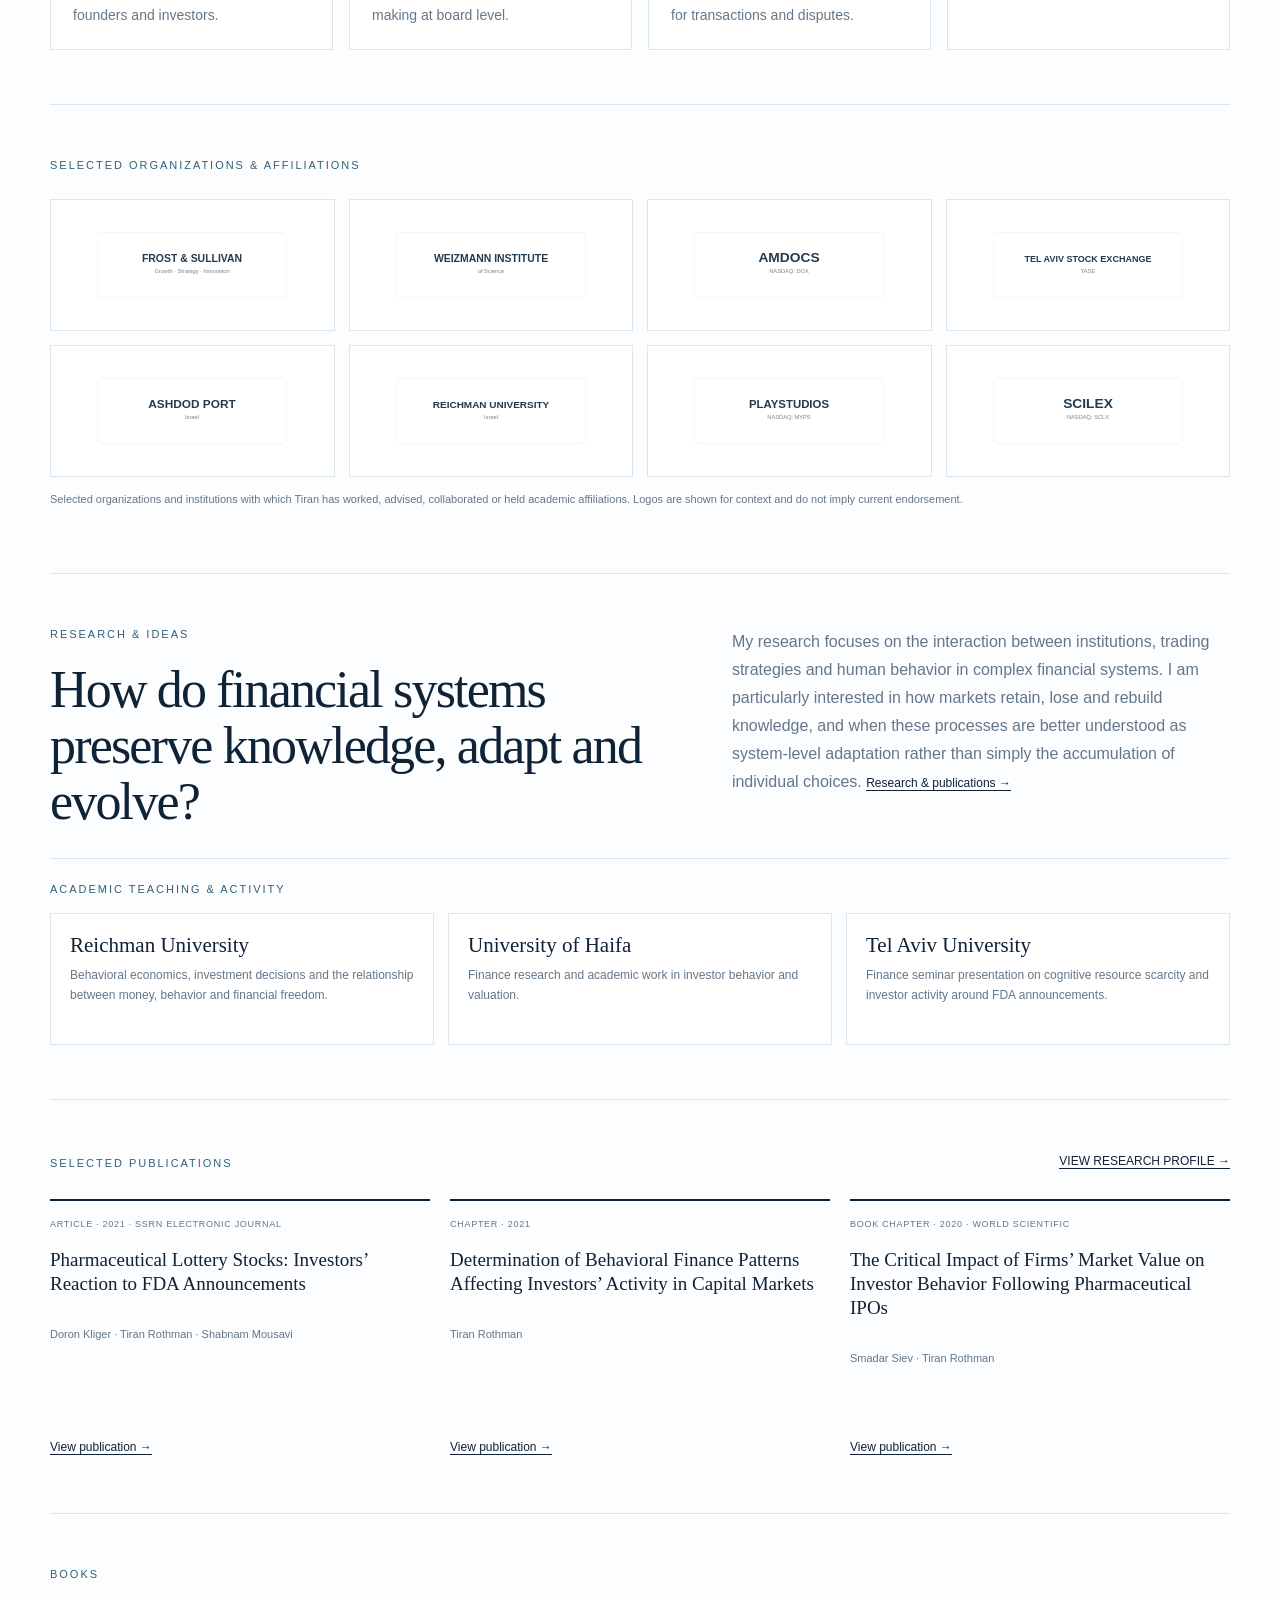
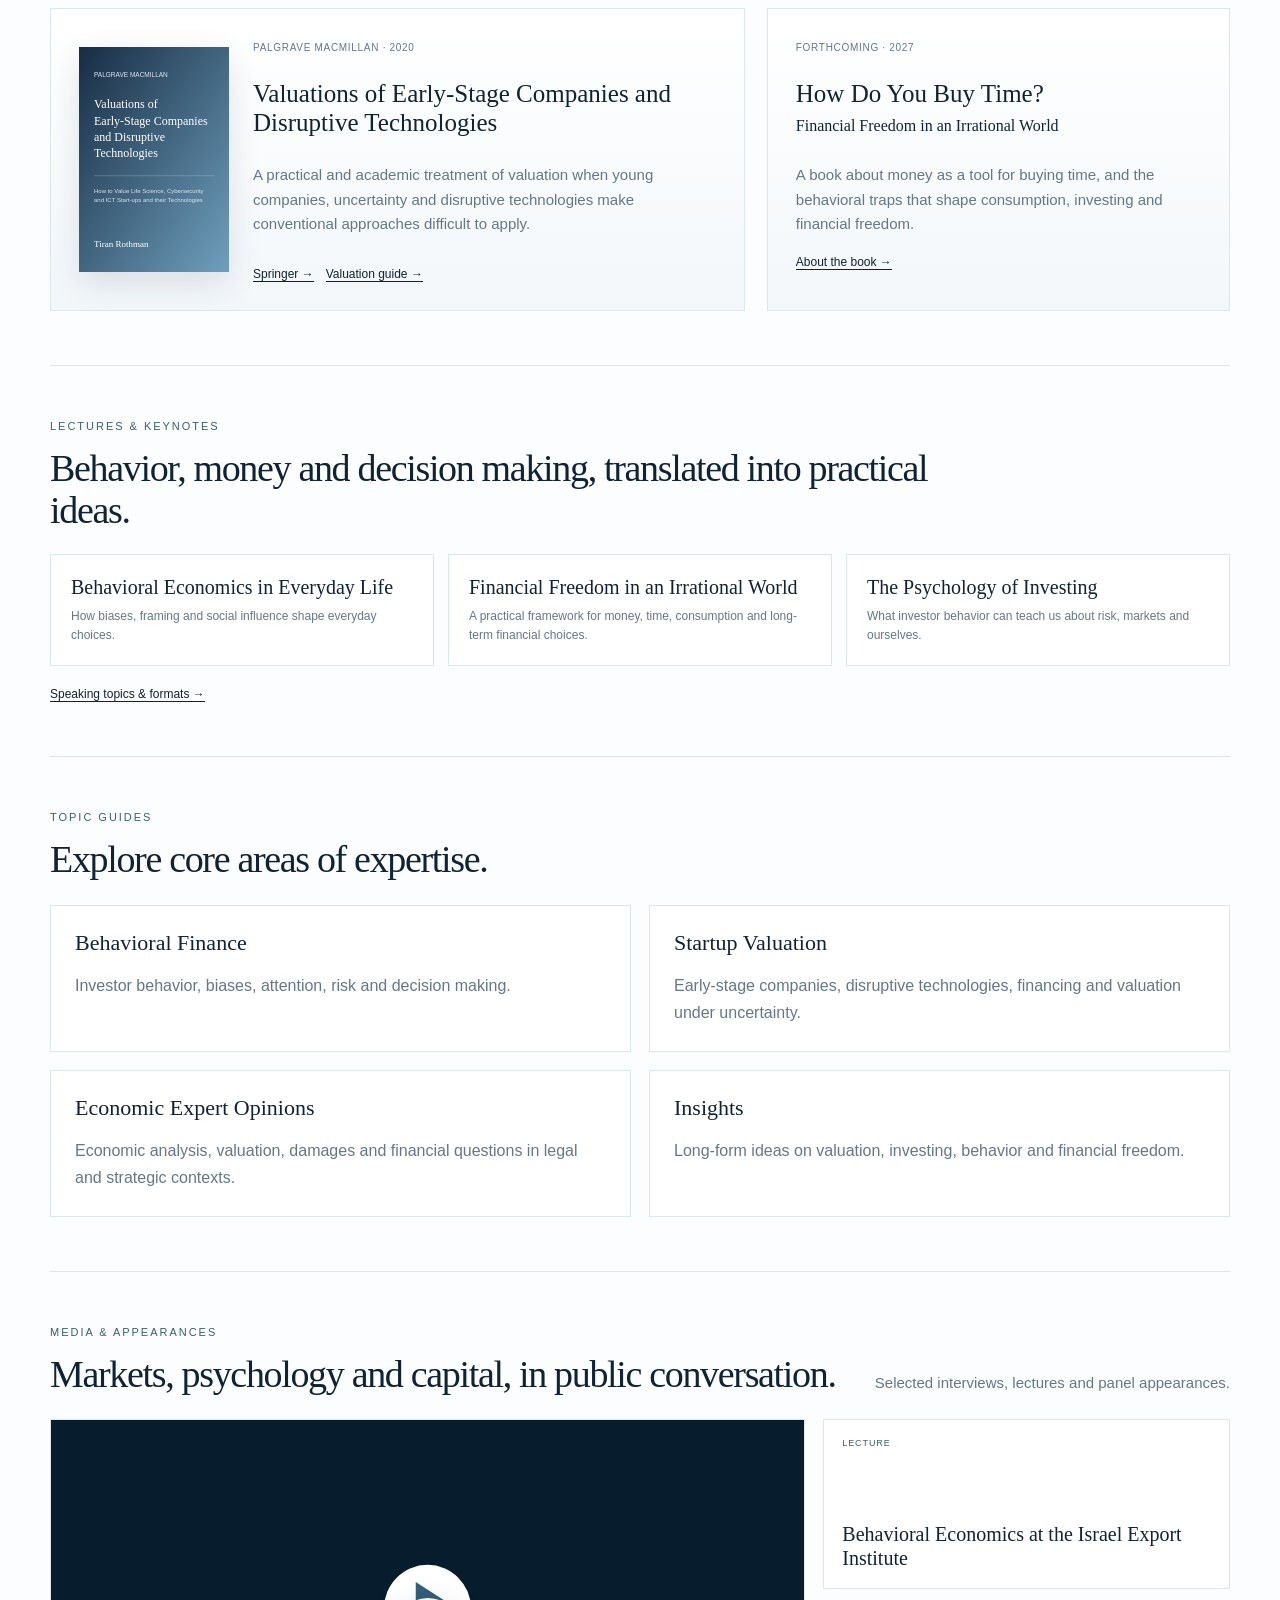
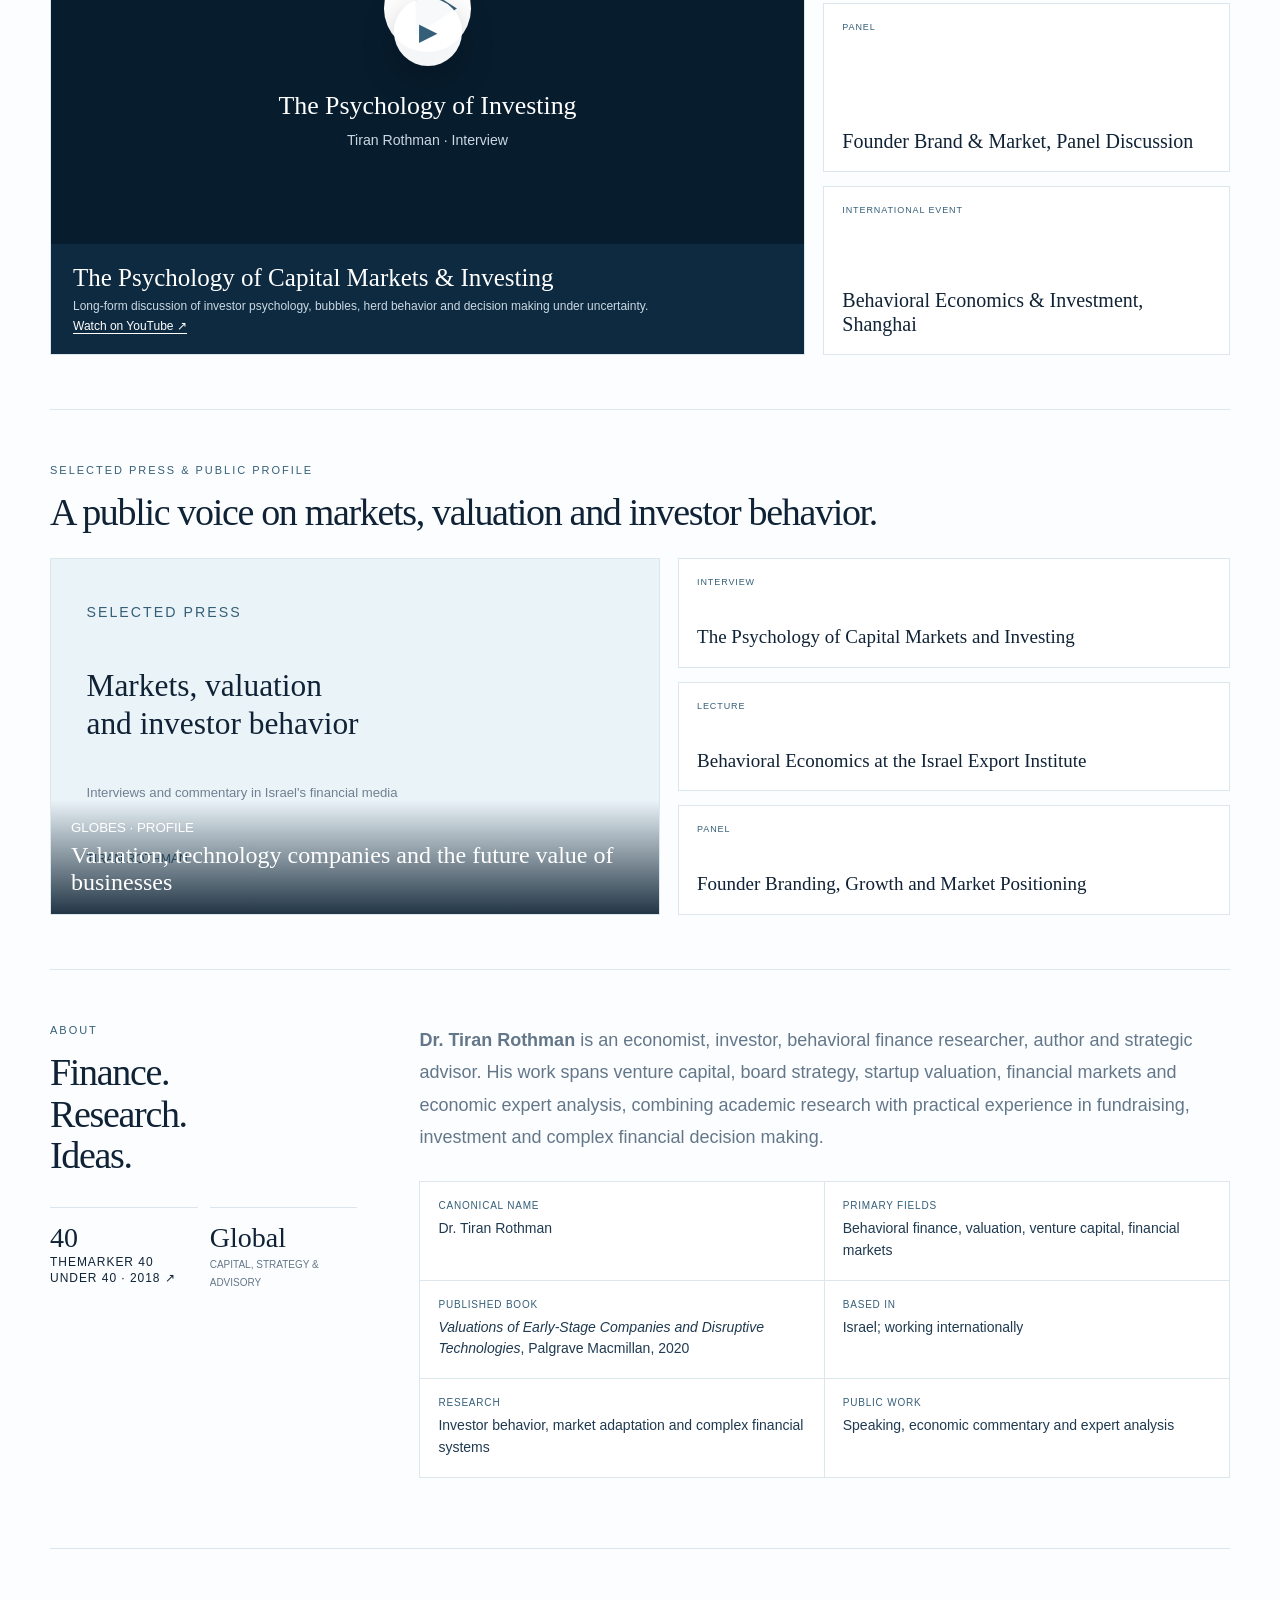
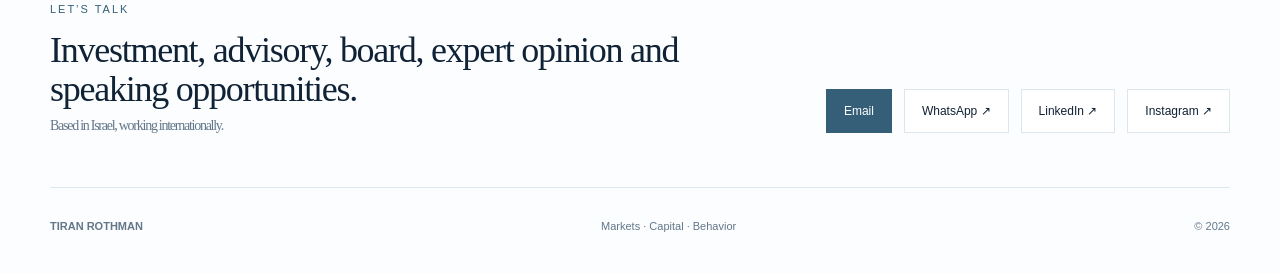
==== commit bbce3b1b: "Add files via upload" ====
--- a/index.html
+++ b/index.html
@@ -1,326 +1,17 @@
-<!doctype html>
-<html lang="en" dir="ltr">
-<head>
-<meta charset="utf-8">
-<meta name="viewport" content="width=device-width, initial-scale=1, viewport-fit=cover">
-<meta name="description" content="Dr. Tiran Rothman works across venture capital, board strategy, fundraising, valuation, behavioral finance and investment decision making. Researcher, author, speaker and 40 Under 40 honoree.">
-<meta name="keywords" content="Tiran Rothman, venture capital Israel, board advisor, fundraising, startup valuation, investment strategy, behavioral finance, economic expert, speaker, financial freedom, psychology of investing, 40 under 40">
-<meta name="author" content="Dr. Tiran Rothman">
-<meta name="robots" content="index,follow,max-image-preview:large,max-snippet:-1,max-video-preview:-1">
-<meta name="theme-color" content="#355f78">
-<meta name="referrer" content="strict-origin-when-cross-origin">
-<meta property="profile:first_name" content="Tiran">
-<meta property="profile:last_name" content="Rothman">
-<meta name="googlebot" content="index,follow,max-image-preview:large,max-snippet:-1,max-video-preview:-1">
-<link rel="canonical" href="https://tiranrothman.com/">
-<link rel="alternate" hreflang="x-default" href="https://tiranrothman.com/">
-<link rel="icon" href="favicon.svg" type="image/svg+xml">
-<link rel="apple-touch-icon" href="assets/apple-touch-icon.png">
-<meta property="og:title" content="Dr. Tiran Rothman | Venture Capital, Boards & Behavioral Finance">
-<meta property="og:description" content="Venture capital, investment strategy, board advisory, behavioral finance, valuation, research and speaking.">
-<meta property="og:type" content="website">
-<meta property="og:url" content="https://tiranrothman.com/">
-<meta property="og:image" content="https://tiranrothman.com/assets/social-card.png">
-<meta property="og:image:alt" content="Dr. Tiran Rothman | Venture Capital, Boards & Behavioral Finance">
-<meta property="og:image:width" content="1200">
-<meta property="og:image:height" content="630">
-<meta property="og:site_name" content="Tiran Rothman">
-<meta property="og:locale" content="en_US">
-<meta property="og:locale:alternate" content="he_IL">
-<meta name="twitter:card" content="summary_large_image">
-<meta name="twitter:title" content="Dr. Tiran Rothman | Venture Capital, Boards & Behavioral Finance">
-<meta name="twitter:description" content="Venture capital, investment strategy, board advisory, behavioral finance, valuation, research and speaking.">
-<meta name="twitter:image" content="https://tiranrothman.com/assets/social-card.png">
-<title>Dr. Tiran Rothman | Venture Capital, Boards & Behavioral Finance</title>
-<style>
-:root{
-  --ink:#102235;--ink2:#1f3a50;--muted:#6f7f8f;--line:#dce6ed;--paper:#fbfdff;
-  --soft:#f3f7fa;--blue:#6f9fbd;--blue2:#355f78;--pale:#eaf3f8;--white:#fff;
-  --shadow:0 24px 70px rgba(16,34,53,.10);
-}
-*{box-sizing:border-box}
-html{scroll-behavior:smooth}
-body{margin:0;background:var(--paper);color:var(--ink);font-family:"Segoe UI",Arial,sans-serif;-webkit-font-smoothing:antialiased;text-rendering:optimizeLegibility;overflow-x:hidden} img{max-width:100%} :focus-visible{outline:3px solid var(--blue);outline-offset:3px}.skip-link{position:absolute;left:-9999px;top:8px;z-index:999;background:var(--ink);color:#fff;padding:10px 14px;text-decoration:none}.skip-link:focus{left:12px}
-body.rtl{direction:rtl;font-family:Arial,"Segoe UI",sans-serif}
-a{color:inherit}
-.wrap{width:min(1180px,calc(100% - 64px));margin:0 auto;padding:0}
-.topline{height:4px;background:linear-gradient(90deg,var(--blue2),var(--blue),var(--pale))}
-nav{position:sticky;top:0;z-index:10;background:rgba(251,253,255,.92);backdrop-filter:blur(14px);display:flex;justify-content:space-between;align-items:center;padding:17px 0;border-bottom:1px solid var(--line);gap:24px}
-.brand{font-weight:700;letter-spacing:.16em;font-size:13px;color:var(--blue2);white-space:nowrap}
-.navlinks{display:flex;align-items:center;gap:18px;font-size:12px;letter-spacing:.05em;color:var(--muted)}
-.navlinks a{text-decoration:none}.navlinks a:hover{color:var(--blue2)}
-.lang{border:1px solid var(--line);background:var(--pale);color:var(--blue2);padding:8px 12px;border-radius:999px;cursor:pointer}.menu-btn{display:none;border:1px solid var(--line);background:#fff;color:var(--ink);padding:8px 11px;border-radius:8px;cursor:pointer;font-size:16px}
-.hero{min-height:82vh;display:grid;grid-template-columns:1.08fr .92fr;gap:58px;align-items:center;padding:54px 0 58px}
-.kicker,.eyebrow{font-size:11px;letter-spacing:.18em;color:var(--blue2);text-transform:uppercase}
-.kicker{margin-bottom:20px}
-h1,.display,.card h3,.book h3,.media-copy h3,.quote,.metric strong{font-family:Baskerville,Georgia,"Times New Roman",serif;font-weight:400}
-h1{font-size:clamp(48px,7.2vw,96px);line-height:.91;letter-spacing:-.052em;margin:0 0 28px;overflow-wrap:anywhere}
-.lead{font-size:20px;line-height:1.58;color:var(--muted);max-width:650px}.shortbio{margin-top:16px;font-size:14px;line-height:1.55;color:var(--ink2);max-width:660px}.lecture-list{display:grid;grid-template-columns:repeat(3,1fr);gap:14px;margin-top:22px}.lecture{padding:18px;border:1px solid var(--line);background:#fff}.lecture strong{display:block;font-family:Baskerville,Georgia,serif;font-size:19px;font-weight:400;line-height:1.2;margin-bottom:6px}.lecture span{font-size:12px;line-height:1.5;color:var(--muted)}
-.hero-actions{display:flex;gap:12px;flex-wrap:wrap;margin-top:30px}
-.btn{display:inline-block;padding:11px 16px;border:1px solid var(--line);color:var(--ink);text-decoration:none;background:#fff;font-size:12px}
-.btn.primary{background:var(--blue2);border-color:var(--blue2);color:#fff}
-.portrait-wrap{position:relative;justify-self:end;width:100%;max-width:430px}
-.portrait-wrap:before{content:"";position:absolute;inset:18px 0 -18px 18px;background:var(--pale);z-index:-1}
-.hero img{width:100%;aspect-ratio:4/5;object-fit:cover;object-position:center 18%;display:block;box-shadow:var(--shadow);background:var(--pale)}
-section{padding:46px 0;border-top:1px solid var(--line)}
-.section-head{display:flex;justify-content:space-between;gap:24px;align-items:flex-end;margin-bottom:24px}
-.display{font-size:clamp(31px,4vw,50px);line-height:1.1;letter-spacing:-.035em;max-width:940px;margin-top:18px}
-.sub{font-size:15px;color:var(--muted);line-height:1.65;max-width:560px}
-.core-grid{display:grid;grid-template-columns:repeat(3,1fr);border-top:1px solid var(--line)}
-.card{padding:22px 20px 22px 0;min-height:180px;border-bottom:1px solid var(--line)}
-.card+.card{padding-left:20px;border-left:1px solid var(--line)}
-body.rtl .card{padding:26px 0 28px 22px} body.rtl .card+.card{padding-right:22px;padding-left:0;border-left:0;border-right:1px solid var(--line)}
-.num{font-size:10px;color:var(--muted);margin-bottom:30px}
-.card h3{font-size:26px;line-height:1.12;margin:0 0 10px}.card p{font-size:15px;line-height:1.65;color:var(--muted);margin:0}
-.focus{display:flex;flex-wrap:wrap;gap:11px;margin-top:28px}.tag{font-size:12px;border:1px solid var(--line);padding:9px 12px;background:#fff}
-.work-grid{display:grid;grid-template-columns:repeat(3,1fr);gap:18px}.work{background:#fff;border:1px solid var(--line);padding:21px;min-height:190px;display:flex;flex-direction:column;transition:.2s ease}
-.work:hover{transform:translateY(-3px);box-shadow:0 14px 34px rgba(16,34,53,.06)}.work small{font-size:9px;letter-spacing:.1em;color:var(--blue2)}.work h3{font-family:Baskerville,Georgia,serif;font-weight:400;font-size:24px;margin:28px 0 8px}.work p{margin:0;color:var(--muted);font-size:14px;line-height:1.6}
-.orgs{display:grid;grid-template-columns:repeat(4,1fr);gap:14px}.org{min-height:104px;display:flex;flex-direction:column;align-items:center;justify-content:center;text-align:center;padding:16px;background:#fff;border:1px solid var(--line)}.org img{max-width:150px;max-height:58px;object-fit:contain;filter:grayscale(100%);opacity:.78}.org:hover img{filter:none;opacity:1}.org-name{font-size:11px;margin-top:9px;color:var(--muted)}
-.research-block{display:grid;grid-template-columns:1.15fr .85fr;gap:48px;align-items:start}.quote{font-size:clamp(34px,4.1vw,52px);line-height:1.08;letter-spacing:-.035em}.research-copy{font-size:16px;line-height:1.75;color:var(--muted)}
-.pub-grid{display:grid;grid-template-columns:repeat(3,1fr);gap:20px;margin-top:30px}.pub{border-top:2px solid var(--ink);padding:18px 8px 4px 0;min-height:250px;display:flex;flex-direction:column}.pub small{font-size:9px;letter-spacing:.08em;color:var(--muted)}.pub h3{font-family:Baskerville,Georgia,serif;font-size:19px;font-weight:400;line-height:1.25}.pub p{font-size:11px;color:var(--muted);line-height:1.5}.pub a,.textlink{margin-top:auto;width:max-content;color:var(--ink);font-size:12px;text-decoration:none;border-bottom:1px solid var(--ink)}
-.books{display:grid;grid-template-columns:1.2fr .8fr;gap:22px}.book{border:1px solid var(--line);background:linear-gradient(180deg,#fff,var(--soft));padding:28px;min-height:300px}.book-one{display:grid;grid-template-columns:150px 1fr;gap:24px;align-items:center}.book-cover{width:100%;box-shadow:0 12px 30px rgba(20,45,65,.12)}.book h3{font-size:25px;line-height:1.15}.book small{font-size:10px;color:var(--muted);letter-spacing:.07em}
-.media-layout{display:grid;grid-template-columns:1.45fr .75fr;gap:18px}.featured-video{background:#071c2d;border:1px solid var(--line)}.featured-video img{width:100%;display:block;aspect-ratio:16/9;object-fit:cover;object-position:center 42%}.media-copy{padding:20px 22px;background:#0e2a40;color:#fff}.media-copy h3{font-size:25px;margin:0 0 5px}.media-copy p{margin:0;color:#c9d8e2;font-size:12px}.media-side{display:grid;gap:18px}.media-small{min-height:190px;padding:22px;background:linear-gradient(135deg,var(--pale),#fff);border:1px solid var(--line);display:flex;flex-direction:column;justify-content:flex-end}.media-small small{font-size:9px;color:var(--blue2);letter-spacing:.09em}.media-small strong{font-family:Baskerville,Georgia,serif;font-size:20px;font-weight:400;margin-top:7px}
-.bio{display:grid;grid-template-columns:.55fr 1.45fr;gap:62px}.bio p{font-size:18px;line-height:1.8;color:var(--muted);margin:0}.metrics{display:grid;grid-template-columns:repeat(3,1fr);gap:12px;margin-top:30px}.metric{border-top:1px solid var(--line);padding-top:14px}.metric strong{display:block;font-size:28px}.metric span{font-size:10px;color:var(--muted)}
-.contact{display:grid;grid-template-columns:1.2fr .8fr;gap:36px;align-items:end}.connect{display:flex;gap:12px;flex-wrap:wrap;justify-content:flex-end}
-footer{padding:32px 0 42px;border-top:1px solid var(--line);display:flex;justify-content:space-between;gap:18px;flex-wrap:wrap;color:var(--muted);font-size:11px}
-body.rtl h1,body.rtl .display,body.rtl .card h3,body.rtl .book h3,body.rtl .quote,body.rtl .metric strong{font-family:"Times New Roman",serif;letter-spacing:-.02em}
-@media(max-width:1080px){
-  .menu-btn{display:inline-block}.navlinks>a{display:none}.navlinks{position:relative}.lang{display:inline-block}
-  .navlinks.open{position:absolute;right:0;top:48px;display:flex;flex-direction:column;align-items:stretch;gap:0;background:#fff;border:1px solid var(--line);box-shadow:0 18px 40px rgba(16,34,53,.12);min-width:230px;padding:8px;z-index:40}
-  .navlinks.open>a{display:block;padding:11px 12px}.navlinks.open .lang,.navlinks.open .menu-btn{align-self:flex-start;margin:5px 8px}body.rtl .navlinks.open{right:auto;left:0}
-}
-@media(max-width:900px){
-  .wrap{width:min(100% - 36px,760px)}
-  nav{padding:14px 0}.hero{grid-template-columns:1fr;min-height:auto;gap:30px;padding:42px 0 52px}.portrait-wrap{justify-self:center;max-width:340px;width:min(100%,340px)}
-  .portrait-wrap:before{inset:14px 0 -14px 14px}.core-grid{grid-template-columns:repeat(2,1fr)!important}.card,.card+.card{padding:22px 14px!important;border-left:0!important;border-right:0!important}
-  .lecture-list{grid-template-columns:1fr}.work-grid,.pub-grid,.books,.media-layout,.bio,.research-block,.contact{grid-template-columns:1fr}.orgs{grid-template-columns:1fr 1fr}.connect{justify-content:flex-start}.section-head{display:block}.metrics{grid-template-columns:1fr 1fr}
-  .media-web{grid-template-columns:1fr}.press-grid,.academic-grid{grid-template-columns:1fr}.press-visual img{min-height:240px}
-}
-@media(max-width:620px){
-  .wrap{width:calc(100% - 28px)}
-  h1{font-size:clamp(46px,16vw,64px)}.lead{font-size:18px}.display{font-size:34px}.core-grid,.work-grid,.pub-grid,.orgs{grid-template-columns:1fr!important}.book-one{grid-template-columns:92px 1fr}.metrics{grid-template-columns:1fr}.hero-actions{gap:8px}.btn{padding:10px 13px}.portrait-wrap{max-width:300px}section{padding:40px 0}.contact{gap:24px}
-}
-@media(max-width:380px){.wrap{width:calc(100% - 22px)}h1{font-size:44px}.brand{font-size:12px;letter-spacing:.12em}.book-one{grid-template-columns:1fr}.book-cover{max-width:140px}}
+<!DOCTYPE html>
 
-
-.media-web{display:grid;grid-template-columns:1.3fr .7fr;gap:18px;margin-top:24px}.video-card{background:#071c2d;border:1px solid var(--line);overflow:hidden}.video-link{position:relative;display:block;text-decoration:none;background:#071c2d}.video-link img{width:100%;display:block;aspect-ratio:16/9;object-fit:cover}.video-link:after{content:"";position:absolute;inset:0;background:linear-gradient(180deg,rgba(7,28,45,.02),rgba(7,28,45,.22))}.play{position:absolute;z-index:2;left:50%;top:50%;transform:translate(-50%,-50%);width:68px;height:68px;border-radius:50%;display:grid;place-items:center;background:rgba(255,255,255,.96);color:var(--blue2);font-size:24px;box-shadow:0 12px 34px rgba(0,0,0,.22);transition:.2s ease}.video-link:hover .play{transform:translate(-50%,-50%) scale(1.06)}.video-fallback{display:none;aspect-ratio:16/9;place-items:center;color:#fff;text-align:center;padding:28px;font-family:Baskerville,Georgia,serif;font-size:26px}.proof-stack{display:grid;gap:14px}.proof-card{border:1px solid var(--line);background:#fff;padding:18px;text-decoration:none;display:flex;flex-direction:column;justify-content:space-between;min-height:126px;transition:.2s ease}.proof-card:hover{transform:translateY(-2px);box-shadow:0 12px 30px rgba(16,34,53,.06)}.proof-card small{font-size:9px;letter-spacing:.1em;color:var(--blue2)}.proof-card strong{font-family:Baskerville,Georgia,serif;font-size:20px;font-weight:400;line-height:1.2;margin-top:16px}.media-note{font-size:11px;color:var(--muted);line-height:1.55;margin-top:12px}.credibility{display:flex;gap:18px;align-items:center;flex-wrap:wrap;margin-top:22px}.credibility a{font-size:12px;color:var(--ink2);text-decoration:none;border-bottom:1px solid var(--line);padding-bottom:3px}.credibility a:hover{border-color:var(--blue2)}
-@media(prefers-reduced-motion:reduce){html{scroll-behavior:auto}*{transition:none!important;animation:none!important}}
-
-.press-grid{display:grid;grid-template-columns:1.05fr .95fr;gap:18px;margin-top:24px}.press-visual{position:relative;overflow:hidden;border:1px solid var(--line);background:#fff}.press-visual img{width:100%;height:100%;min-height:300px;object-fit:cover;display:block}.press-caption{position:absolute;left:0;right:0;bottom:0;padding:18px 20px;background:linear-gradient(180deg,transparent,rgba(7,28,45,.88));color:#fff}.press-caption small{font-size:9px;letter-spacing:.1em}.press-caption strong{display:block;font-family:Baskerville,Georgia,serif;font-size:24px;font-weight:400;margin-top:6px}.press-list{display:grid;gap:14px}.press-item{border:1px solid var(--line);background:#fff;padding:18px;text-decoration:none;display:flex;flex-direction:column;justify-content:space-between;min-height:92px}.press-item small{font-size:9px;letter-spacing:.1em;color:var(--blue2)}.press-item strong{font-family:Baskerville,Georgia,serif;font-weight:400;font-size:19px;line-height:1.2;margin-top:8px}.academic-grid{display:grid;grid-template-columns:repeat(3,1fr);gap:14px;margin-top:18px}.academic-card{background:#fff;border:1px solid var(--line);padding:18px;min-height:118px}.academic-card strong{font-family:Baskerville,Georgia,serif;font-size:21px;font-weight:400;display:block;margin-bottom:6px}.academic-card span{font-size:12px;line-height:1.5;color:var(--muted)}
-</style>
-
-<script type="application/ld+json">
-{
-  "@context": "https://schema.org",
-  "@type": "Person",
-  "name": "Dr. Tiran Rothman",
-  "url": "https://tiranrothman.com/",
-  "image": "https://raw.githubusercontent.com/Tir48-1/tiran-rothman/main/portrait.png",
-  "email": "mailto:tiran@b-economics.com",
-  "jobTitle": ["Economist", "Investor", "Strategic Advisor", "Researcher", "Author", "Speaker"],
-  "knowsAbout": ["Venture Capital", "Investment Strategy", "Behavioral Finance", "Valuation", "Fundraising", "Financial Markets", "Board Strategy", "Complex Financial Systems"],
-  "sameAs": [
-    "https://www.linkedin.com/in/tiran-rothman-01b1836/",
-    "https://www.instagram.com/tiran.rothman/",
-    "https://www.researchgate.net/profile/Tiran-Rothman-2",
-    "https://www.globes.co.il/news/article.aspx?did=1001242234",
-    "https://www.youtube.com/watch?v=vhkz6dn2laA",
-    "https://www.youtube.com/@tiranrothman178",
-    "https://link.springer.com/book/10.1007/978-3-030-38847-8",
-    "https://b-economics.com/"
-  ]
-}
-</script>
-<script type="application/ld+json">
-{
-  "@context": "https://schema.org",
-  "@type": "WebSite",
-  "name": "Dr. Tiran Rothman",
-  "url": "https://tiranrothman.com/",
-  "inLanguage": ["en", "he"]
-}
-</script>
-<script type="application/ld+json">
-{
-  "@context": "https://schema.org",
-  "@type": "Book",
-  "name": "Valuations of Early-Stage Companies and Disruptive Technologies",
-  "author": {"@type": "Person", "name": "Tiran Rothman"},
-  "datePublished": "2020",
-  "isbn": "9783030388461",
-  "publisher": {"@type": "Organization", "name": "Palgrave Macmillan"},
-  "url": "https://link.springer.com/book/10.1007/978-3-030-38847-8"
-}
-</script>
-</head>
-<body>
-<a class="skip-link" href="#main">Skip to content</a>
-<div class="topline"></div>
-<div class="wrap">
-<nav>
-  <div class="brand">TIRAN ROTHMAN</div>
-  <div class="navlinks">
-    <a href="#capital" data-en="VENTURE CAPITAL" data-he="הון סיכון">VENTURE CAPITAL</a>
-    <a href="#research" data-en="RESEARCH" data-he="מחקר">RESEARCH</a>
-    <a href="#expert" data-en="EXPERT" data-he="חוות דעת">EXPERT</a>
-    <a href="#speaking" data-en="SPEAKING" data-he="הרצאות">SPEAKING</a>
-    <a href="#media" data-en="MEDIA" data-he="מדיה">MEDIA</a>
-    <a href="#press" data-en="PRESS" data-he="תקשורת">PRESS</a>
-    <a href="#about" data-en="ABOUT" data-he="אודות">ABOUT</a>
-    <a href="#contact" data-en="CONTACT" data-he="יצירת קשר">CONTACT</a>
-    <button id="lang" class="lang" type="button" aria-label="Switch language">עברית</button>
-    <button id="menu" class="menu-btn" type="button" aria-label="Open navigation" aria-expanded="false">☰</button>
-  </div>
-</nav>
-<main id="main">
-<header class="hero">
-  <div>
-    <div class="kicker" data-en="DR. TIRAN ROTHMAN" data-he="ד״ר טיראן רוטמן">DR. TIRAN ROTHMAN</div>
-    <h1 data-en="Markets.<br>Capital.<br>Behavior." data-he="כלכלה.<br>שווקים.<br>החלטות.">Markets.<br>Capital.<br>Behavior.</h1>
-    <div class="lead" data-en="Economist, investor, researcher and strategic advisor working at the intersection of financial markets, capital allocation, complex systems and human decision making." data-he="כלכלן, משקיע, חוקר ויועץ אסטרטגי הפועל במפגש שבין שווקים פיננסיים, הקצאת הון, מערכות מורכבות וקבלת החלטות.">Economist, investor, researcher and strategic advisor working at the intersection of financial markets, capital allocation, complex systems and human decision making.</div>
-    <div class="hero-actions"><a class="btn primary" href="#selected-work" data-en="Selected Work" data-he="עבודות נבחרות">Selected Work</a><a class="btn" href="#contact" data-en="Get in Touch" data-he="יצירת קשר">Get in Touch</a></div>
-  </div>
-  <div class="portrait-wrap"><img loading="eager" fetchpriority="high" decoding="async" src="https://raw.githubusercontent.com/Tir48-1/tiran-rothman/main/portrait.png?v=28" alt="Dr. Tiran Rothman" width="650" height="974"></div>
-</header>
-
-<section id="capital">
-  <div class="eyebrow" data-en="WHAT I DO" data-he="תחומי פעילות">WHAT I DO</div>
-  <div class="display" data-en="Venture capital, board leadership and financial strategy, informed by behavioral insight." data-he="הון סיכון, עבודת דירקטוריון ואסטרטגיה פיננסית, מתוך הבנה עמוקה של התנהגות וקבלת החלטות.">Venture capital, board leadership and financial strategy, informed by behavioral insight.</div>
-  <div class="core-grid" style="margin-top:28px;grid-template-columns:repeat(4,1fr)">
-    <div class="card"><div class="num">01</div><h3 data-en="Venture Capital" data-he="הון סיכון">Venture Capital</h3><p data-en="Venture investing, startup evaluation, fundraising strategy, valuation, investment structuring and work with founders and investors across growth stages." data-he="השקעות הון סיכון, בחינת סטארטאפים, אסטרטגיית גיוס הון, הערכות שווי, מבני השקעה ועבודה עם יזמים ומשקיעים לאורך שלבי הצמיחה.">Venture investing, startup evaluation, fundraising strategy, valuation, investment structuring and work with founders and investors across growth stages.</p></div>
-    <div class="card"><div class="num">02</div><h3 data-en="Board & Strategic Advisory" data-he="דירקטוריונים וייעוץ אסטרטגי">Board & Strategic Advisory</h3><p data-en="Board-level contribution combining finance, strategy, capital allocation and behavioral decision making, especially in technology, investment and innovation-driven companies." data-he="תרומה ברמת דירקטוריון המשלבת פיננסים, אסטרטגיה, הקצאת הון וקבלת החלטות התנהגותית, במיוחד בחברות טכנולוגיה, השקעות וחדשנות.">Board-level contribution combining finance, strategy, capital allocation and behavioral decision making, especially in technology, investment and innovation-driven companies.</p></div>
-    <div class="card" id="expert"><div class="num">03</div><h3 data-en="Economic & Financial Advisory" data-he="ייעוץ כלכלי ופיננסי">Economic & Financial Advisory</h3><p data-en="Valuation, financial modelling, complex economic analysis and expert opinions for transactions, strategy and legal disputes." data-he="הערכות שווי, מודלים פיננסיים, ניתוחים כלכליים מורכבים וחוות דעת לעסקאות, אסטרטגיה ומחלוקות משפטיות.">Valuation, financial modelling, complex economic analysis and expert opinions for transactions, strategy and legal disputes.</p></div>
-    <div class="card"><div class="num">04</div><h3 data-en="Speaking & Lectures" data-he="הרצאות ותוכן">Speaking & Lectures</h3><p data-en="Keynotes, executive talks and courses on behavioral economics in everyday life, financial freedom in an irrational world, and the psychology of investing." data-he="הרצאות, הרצאות הנהלה וקורסים בנושאי כלכלה התנהגותית בחיי היום יום, חופש כלכלי בעולם לא רציונלי והפסיכולוגיה של ההשקעות.">Keynotes, executive talks and courses on behavioral economics in everyday life, financial freedom in an irrational world, and the psychology of investing.</p></div>
-  </div>
-</section>
-
-<section id="selected-work">
-  <div class="eyebrow" data-en="SELECTED WORK" data-he="עבודות נבחרות">SELECTED WORK</div>
-  <div class="display" style="font-size:34px;margin-top:12px" data-en="Applied work across capital, strategy, valuation and decision making." data-he="עבודה יישומית בתחומי הון, אסטרטגיה, הערכות שווי וקבלת החלטות.">Applied work across capital, strategy, valuation and decision making.</div>
-  <div class="work-grid" style="grid-template-columns:repeat(4,1fr);margin-top:26px">
-    <article class="work"><small>VENTURE CAPITAL</small><h3 data-en="Capital Raising & Investment Strategy" data-he="גיוסי הון ואסטרטגיית השקעות">Capital Raising & Investment Strategy</h3><p data-en="Investor readiness, fundraising strategy, investment structuring and work with founders and investors." data-he="הכנת חברות למשקיעים, אסטרטגיית גיוס, מבני השקעה ועבודה עם יזמים ומשקיעים.">Investor readiness, fundraising strategy, investment structuring and work with founders and investors.</p></article>
-    <article class="work"><small>BOARD</small><h3 data-en="Board & Strategic Advisory" data-he="דירקטוריונים וייעוץ אסטרטגי">Board & Strategic Advisory</h3><p data-en="Board level contribution across strategy, finance, capital allocation, governance and behavioral decision making." data-he="תרומה ברמת דירקטוריון בתחומי אסטרטגיה, פיננסים, הקצאת הון, ממשל תאגידי וקבלת החלטות.">Board level contribution across strategy, finance, capital allocation, governance and behavioral decision making.</p></article>
-    <article class="work"><small>VALUATION</small><h3 data-en="Valuation & Economic Analysis" data-he="הערכות שווי וניתוח כלכלי">Valuation & Economic Analysis</h3><p data-en="Financial models, valuation, damages analysis and independent expert work for transactions and disputes." data-he="מודלים פיננסיים, הערכות שווי, אומדני נזק ועבודת מומחה עצמאית לעסקאות ומחלוקות.">Financial models, valuation, damages analysis and independent expert work for transactions and disputes.</p></article>
-    <article class="work"><small>BEHAVIOR</small><h3 data-en="Behavioral Finance & Decision Making" data-he="כלכלה התנהגותית וקבלת החלטות">Behavioral Finance & Decision Making</h3><p data-en="Research, lectures and applied thinking on investor behavior, markets and complex financial systems." data-he="מחקר, הרצאות ויישום בנושאי התנהגות משקיעים, שווקים ומערכות פיננסיות מורכבות.">Research, lectures and applied thinking on investor behavior, markets and complex financial systems.</p></article>
-  </div>
-</section>
-
-<section>
-  <div class="eyebrow" data-en="SELECTED ORGANIZATIONS & AFFILIATIONS" data-he="ארגונים ושיוכים נבחרים">SELECTED ORGANIZATIONS & AFFILIATIONS</div>
-  <div class="orgs" style="margin-top:28px">
-    <div class="org"><img loading="lazy" decoding="async" width="150" height="58" src="assets/frost.svg" alt="Frost & Sullivan"></div>
-    <div class="org"><img loading="lazy" decoding="async" width="150" height="58" src="assets/weizmann.svg" alt="Weizmann Institute"></div>
-    <div class="org"><img loading="lazy" decoding="async" width="150" height="58" src="assets/amdocs.svg" alt="Amdocs"></div>
-    <div class="org"><img loading="lazy" decoding="async" width="150" height="58" src="assets/tase.svg" alt="Tel Aviv Stock Exchange"></div>
-    <div class="org"><img loading="lazy" decoding="async" width="150" height="58" src="assets/ashdod.svg" alt="Ashdod Port"></div>
-    <div class="org"><img loading="lazy" decoding="async" width="150" height="58" src="assets/reichman.svg" alt="Reichman University"></div>
-    <div class="org"><img loading="lazy" decoding="async" width="150" height="58" src="assets/playstudios.svg" alt="PLAYSTUDIOS"></div>
-    <div class="org"><img loading="lazy" decoding="async" width="150" height="58" src="assets/scilex.svg" alt="Scilex Holding"></div>
-  </div>
-  <p style="font-size:10px;color:var(--muted);margin-top:12px" data-en="Selected organizations and institutions with which Tiran has worked, advised, collaborated or held academic affiliations." data-he="מבחר ארגונים ומוסדות עמם טיראן עבד, ייעץ, שיתף פעולה או היה בעל שיוך אקדמי.">Selected organizations and institutions with which Tiran has worked, advised, collaborated or held academic affiliations.</p>
-</section>
-
-<section id="research">
-  <div class="research-block"><div><div class="eyebrow" data-en="RESEARCH & IDEAS" data-he="מחקר ורעיונות">RESEARCH & IDEAS</div><div class="quote" style="margin-top:22px" data-en="How do financial systems preserve knowledge, adapt and evolve?" data-he="כיצד מערכות פיננסיות משמרות ידע, מסתגלות ומתפתחות?">How do financial systems preserve knowledge, adapt and evolve?</div></div><div class="research-copy" data-en="My research focuses on the interaction between institutions, trading strategies and human behavior in complex financial systems. I am particularly interested in how markets retain, lose and rebuild knowledge, and when these processes are better understood as system-level adaptation rather than simply the accumulation of individual choices." data-he="המחקר שלי עוסק באינטראקציה בין מוסדות, אסטרטגיות מסחר והתנהגות אנושית במערכות פיננסיות מורכבות. אני מתמקד במיוחד באופן שבו שווקים משמרים, מאבדים ומבנים מחדש ידע, ובתנאים שבהם נכון להבין תהליכים אלה כאדפטציה מערכתית ולא רק כהצטברות של בחירות אינדיבידואליות.">My research focuses on the interaction between institutions, trading strategies and human behavior in complex financial systems. I am particularly interested in how markets retain, lose and rebuild knowledge, and when these processes are better understood as system-level adaptation rather than simply the accumulation of individual choices.</div></div>
-  <div style="margin-top:28px;padding-top:24px;border-top:1px solid var(--line)">
-    <div class="eyebrow" data-en="ACADEMIC TEACHING" data-he="הוראה אקדמית">ACADEMIC TEACHING</div>
-    <p style="font-size:15px;line-height:1.6;color:var(--muted);max-width:820px;margin:12px 0 0" data-en="Teaching and academic work in finance, valuation, behavioral economics and decision making." data-he="הוראה ופעילות אקדמית בתחומי פיננסים, הערכות שווי, כלכלה התנהגותית וקבלת החלטות.">Teaching and academic work in finance, valuation, behavioral economics and decision making.</p>
-    <div class="academic-grid">
-      <div class="academic-card"><strong>Reichman University</strong><span data-en="Behavioral economics, investment decisions and the link between money, behavior and financial freedom." data-he="כלכלה התנהגותית, החלטות השקעה והקשר בין כסף, התנהגות וחופש כלכלי.">Behavioral economics, investment decisions and the link between money, behavior and financial freedom.</span></div>
-      <div class="academic-card"><strong>University of Haifa</strong><span data-en="Finance research and academic work in investor behavior and valuation." data-he="מחקר והוראה בפיננסים, התנהגות משקיעים והערכות שווי.">Finance research and academic work in investor behavior and valuation.</span></div>
-      <div class="academic-card"><strong>Tel Aviv University</strong><span data-en="Finance seminar presentation on cognitive resource scarcity and investor activity around FDA announcements." data-he="סמינר פיננסים בנושא מחסור במשאבים קוגניטיביים ופעילות משקיעים סביב הודעות FDA.">Finance seminar presentation on cognitive resource scarcity and investor activity around FDA announcements. <a class="textlink" href="https://en-coller.tau.ac.il/Finance-Accounting-Seminars2015a" target="_blank" rel="noopener noreferrer">Seminar record →</a></span></div>
-    </div>
-  </div>
-</section>
-
-<section>
-  <div class="section-head"><div class="eyebrow" data-en="SELECTED PUBLICATIONS" data-he="פרסומים נבחרים">SELECTED PUBLICATIONS</div><a class="textlink" href="https://www.researchgate.net/profile/Tiran-Rothman-2" target="_blank" rel="noopener noreferrer" data-en="VIEW ALL PUBLICATIONS →" data-he="לכל הפרסומים ←">VIEW ALL PUBLICATIONS →</a></div>
-  <div class="pub-grid">
-    <article class="pub"><small>ARTICLE · 2021 · SSRN ELECTRONIC JOURNAL</small><h3>Pharmaceutical Lottery Stocks: Investors’ Reaction to FDA Announcements</h3><p>Doron Kliger · Tiran Rothman · Shabnam Mousavi</p><a href="https://www.researchgate.net/publication/354934224_Pharmaceutical_Lottery_Stocks_Investors'_Reaction_to_FDA_Announcements" target="_blank" rel="noopener noreferrer">View publication →</a></article>
-    <article class="pub"><small>CHAPTER · 2021 · INSIGHTS INTO ECONOMICS & MANAGEMENT</small><h3>Determination of Behavioral Finance Patterns Affecting Investors’ Activity in Capital Markets</h3><p>Tiran Rothman · pp. 123-130</p><a href="https://stm.bookpi.org/IEAM-V8" target="_blank" rel="noopener noreferrer">View publication →</a></article>
-    <article class="pub"><small>BOOK CHAPTER · 2020 · WORLD SCIENTIFIC</small><h3>The Critical Impact of Firms’ Market Value on Investor Behavior Following Pharmaceutical IPOs</h3><p>Smadar Siev · Tiran Rothman · pp. 155-177</p><a href="https://ideas.repec.org/h/wsi/wschap/9789811229251_0007.html" target="_blank" rel="noopener noreferrer">View publication →</a></article>
-  </div>
-</section>
-
-<section>
-  <div class="eyebrow" data-en="BOOKS" data-he="ספרים">BOOKS</div>
-  <div class="books" style="margin-top:28px">
-    <div class="book book-one"><a href="https://www.amazon.com/dp/3030388468" target="_blank" rel="noopener noreferrer"><img loading="lazy" decoding="async" class="book-cover" src="https://media.springernature.com/full/springer-static/cover-hires/book/978-3-030-38847-8" alt="Valuations of Early-Stage Companies and Disruptive Technologies" width="300" height="450" onerror="this.onerror=null;this.src='assets/book-fallback.svg'"></a><div><small>PALGRAVE MACMILLAN · 2020</small><h3>Valuations of Early-Stage Companies and Disruptive Technologies</h3><div class="hero-actions"><a class="textlink" href="https://www.amazon.com/dp/3030388468" target="_blank" rel="noopener noreferrer">Amazon →</a><a class="textlink" href="https://link.springer.com/book/10.1007/978-3-030-38847-8" target="_blank" rel="noopener noreferrer">Springer →</a></div></div></div>
-    <div class="book"><small data-en="COMING 2027" data-he="בקרוב · 2027">COMING 2027</small><h3 data-en="How Do You Buy Time?<br><span style='font-size:16px'>Financial freedom in an irrational world</span>" data-he="איך קונים זמן?<br><span style='font-size:16px'>חופש כלכלי בעולם לא רציונלי</span>">How Do You Buy Time?<br><span style="font-size:16px">Financial freedom in an irrational world</span></h3></div>
-  </div>
-</section>
-
-<section id="speaking">
-  <div class="eyebrow" data-en="LECTURES & KEYNOTES" data-he="הרצאות והרצאות אורח">LECTURES & KEYNOTES</div>
-  <div class="display" style="font-size:38px;margin-top:14px" data-en="Behavior, money and decision making, translated into practical ideas." data-he="התנהגות, כסף וקבלת החלטות, מתורגמים לרעיונות פרקטיים.">Behavior, money and decision making, translated into practical ideas.</div>
-  <div class="lecture-list">
-    <div class="lecture"><strong data-en="Behavioral Economics in Everyday Life" data-he="כלכלה התנהגותית בחיי היום יום">Behavioral Economics in Everyday Life</strong><span data-en="How biases, framing and social influence shape everyday choices." data-he="כיצד הטיות, מסגור והשפעה חברתית מעצבים את ההחלטות היומיומיות שלנו.">How biases, framing and social influence shape everyday choices.</span></div>
-    <div class="lecture"><strong data-en="Financial Freedom in an Irrational World" data-he="חופש כלכלי בעולם לא רציונלי">Financial Freedom in an Irrational World</strong><span data-en="A practical framework for money, time, consumption and long term financial choices." data-he="מסגרת פרקטית לחשיבה על כסף, זמן, צריכה והחלטות פיננסיות ארוכות טווח.">A practical framework for money, time, consumption and long term financial choices.</span></div>
-    <div class="lecture"><strong data-en="The Psychology of Investing" data-he="הפסיכולוגיה של ההשקעות">The Psychology of Investing</strong><span data-en="What investor behavior can teach us about risk, markets and ourselves." data-he="מה התנהגות משקיעים מלמדת אותנו על סיכון, שווקים ועל עצמנו.">What investor behavior can teach us about risk, markets and ourselves.</span></div>
-  </div>
-</section>
-
-<section id="media">
-  <div class="section-head">
-    <div>
-      <div class="eyebrow" data-en="MEDIA & APPEARANCES" data-he="מדיה והופעות">MEDIA & APPEARANCES</div>
-      <div class="display" style="font-size:38px" data-en="Markets, psychology and capital, in public conversation." data-he="שווקים, פסיכולוגיה והון, בשיחה הציבורית.">Markets, psychology and capital, in public conversation.</div>
-    </div>
-    <div class="sub" data-en="Selected television, podcast, lecture and panel appearances found across the web." data-he="מבחר הופעות בטלוויזיה, פודקאסטים, הרצאות ופאנלים המופיעים ברשת.">Selected television, podcast, lecture and panel appearances found across the web.</div>
-  </div>
-
-  <div class="media-web">
-    <div class="video-card">
-      <a class="video-link" href="https://www.youtube.com/watch?v=vhkz6dn2laA" target="_blank" rel="noopener noreferrer" aria-label="Watch The Psychology of Capital Markets and Investing on YouTube">
-        <img src="https://img.youtube.com/vi/vhkz6dn2laA/hqdefault.jpg" loading="lazy" decoding="async" alt="The Psychology of Capital Markets and Investing, Dr. Tiran Rothman" width="480" height="360" onerror="this.onerror=null;this.src='assets/video-fallback.svg'">
-        <span class="video-fallback">The Psychology of Capital Markets &amp; Investing</span>
-        <span class="play" aria-hidden="true">▶</span>
-      </a>
-      <div class="media-copy">
-        <h3 data-en="The Psychology of Capital Markets & Investing" data-he="הפסיכולוגיה של שוק ההון וההשקעות">The Psychology of Capital Markets & Investing</h3>
-        <p data-en="Long-form interview on investor psychology, bubbles, herd behavior and decision making under uncertainty." data-he="ראיון עומק על פסיכולוגיית משקיעים, בועות, התנהגות עדר וקבלת החלטות בתנאי אי ודאות.">Long-form interview on investor psychology, bubbles, herd behavior and decision making under uncertainty.</p>
-        <a class="textlink" href="https://www.youtube.com/watch?v=vhkz6dn2laA" target="_blank" rel="noopener noreferrer" style="color:#fff;border-color:#fff;margin-top:10px" data-en="Watch on YouTube ↗" data-he="צפייה ב YouTube ↗">Watch on YouTube ↗</a>
-      </div>
-    </div>
-    <div class="proof-stack">
-      <a class="proof-card" href="https://www.linkedin.com/posts/tiran-rothman-01b1836_i-am-pleased-to-share-that-i-recently-had-activity-7226591311611469824-xCt0" target="_blank" rel="noopener noreferrer"><small>LECTURE</small><strong data-en="Behavioral Economics at the Israel Export Institute" data-he="הרצאה בכלכלה התנהגותית במכון היצוא">Behavioral Economics at the Israel Export Institute</strong></a>
-      <a class="proof-card" href="https://luma.com/3nlnjc40" target="_blank" rel="noopener noreferrer"><small>PANEL</small><strong data-en="Founder Brand & Market, Panel Discussion" data-he="פאנל על מותג מייסד ושוק">Founder Brand & Market, Panel Discussion</strong></a>
-      <a class="proof-card" href="https://www.frostchina.com/en/content/activity/detail/695f5cffc3aa55f40af71f7d" target="_blank" rel="noopener noreferrer"><small>INTERNATIONAL EVENT</small><strong data-en="Behavioral Economics & Investment, Shanghai" data-he="כלכלה התנהגותית והשקעות, שנגחאי">Behavioral Economics & Investment, Shanghai</strong></a>
-    </div>
-  </div>
-  <p class="media-note" data-en="Additional television and market commentary are added as public links become available." data-he="הופעות נוספות בטלוויזיה ופרשנות שוק יתווספו עם זמינות קישורים ציבוריים.">Additional television and market commentary are added as public links become available.</p>
-</div>
-</section>
-
-<section id="press">
-  <div class="section-head"><div><div class="eyebrow" data-en="SELECTED PRESS & PUBLIC PROFILE" data-he="תקשורת ופרופיל ציבורי">SELECTED PRESS & PUBLIC PROFILE</div><div class="display" style="font-size:38px" data-en="A public voice on markets, valuation and investor behavior." data-he="קול ציבורי בנושאי שווקים, הערכות שווי והתנהגות משקיעים.">A public voice on markets, valuation and investor behavior.</div></div></div>
-  <div class="press-grid">
-    <a class="press-visual" href="https://www.globes.co.il/news/article.aspx?did=1001242234" target="_blank" rel="noopener noreferrer">
-      <img loading="lazy" decoding="async" src="assets/press-fallback.svg" alt="Tiran Rothman, Globes profile">
-      <div class="press-caption"><small>GLOBES · PROFILE</small><strong data-en="Valuation, technology companies and the future value of businesses" data-he="הערכות שווי, חברות טכנולוגיה והערך העתידי של עסקים">Valuation, technology companies and the future value of businesses</strong></div>
-    </a>
-    <div class="press-list">
-      <a class="press-item" href="https://www.linkedin.com/posts/tiran-rothman-01b1836_%D7%94%D7%A4%D7%A1%D7%99%D7%9B%D7%95%D7%9C%D7%95%D7%92%D7%99%D7%94-%D7%A9%D7%9C-%D7%A9%D7%95%D7%A7%D7%A7-%D7%94%D7%94%D7%95%D7%9F-%D7%95%D7%94%D7%94%D7%A9%D7%A7%D7%A2%D7%95%D7%AA-%D7%A7%D7%98%D7%99-%D7%A7%D7%9C%D7%A8%D7%99%D7%98%D7%99-activity-7422630570284961792-nn0s" target="_blank" rel="noopener noreferrer"><small>INTERVIEW · 2026</small><strong data-en="The Psychology of Capital Markets and Investing" data-he="הפסיכולוגיה של שוק ההון וההשקעות">The Psychology of Capital Markets and Investing</strong></a>
-      <a class="press-item" href="https://www.linkedin.com/posts/tiran-rothman-01b1836_i-am-pleased-to-share-that-i-recently-had-activity-7226591311611469824-xCt0" target="_blank" rel="noopener noreferrer"><small>LECTURE</small><strong data-en="Behavioral Economics at the Israel Export Institute" data-he="כלכלה התנהגותית במכון היצוא">Behavioral Economics at the Israel Export Institute</strong></a>
-      <a class="press-item" href="https://luma.com/3nlnjc40" target="_blank" rel="noopener noreferrer"><small>PANEL</small><strong data-en="Founder Branding, Growth and Market Positioning" data-he="מיתוג מייסדים, צמיחה ומיצוב בשוק">Founder Branding, Growth and Market Positioning</strong></a>
-    </div>
-  </div>
-</section>
-
-<section id="about">
-  <div class="bio"><div><div class="eyebrow" data-en="ABOUT" data-he="אודות">ABOUT</div><div class="display" style="font-size:38px" data-en="Finance.<br>Research.<br>Ideas." data-he="פיננסים.<br>מחקר.<br>רעיונות.">Finance.<br>Research.<br>Ideas.</div><div class="metrics"><div class="metric"><strong>40</strong><span>UNDER 40</span></div><div class="metric"><strong>Global</strong><span>CAPITAL, STRATEGY & ADVISORY</span></div></div></div><p data-en="Dr. Tiran Rothman is an economist, investor, researcher and strategic advisor working across venture capital, board strategy, valuation and behavioral finance. His work combines academic research with hands on experience in fundraising, investment, strategic advisory and board level decision making, alongside economic media commentary. He previously served as Chief Economist of a NASDAQ-listed company and is the author of Valuations of Early-Stage Companies and Disruptive Technologies." data-he="ד״ר טיראן רוטמן הוא כלכלן, משקיע, חוקר ויועץ אסטרטגי הפועל בעולמות שוקי ההון, השקעות, כלכלה התנהגותית ומערכות פיננסיות מורכבות. עבודתו משלבת מחקר אקדמי עם ניסיון מעשי בהון סיכון, גיוסי הון, הערכות שווי, ייעוץ אסטרטגי, השקעות וקבלת החלטות ברמת דירקטוריון, לצד פרשנות כלכלית בתקשורת. בעבר כיהן ככלכלן ראשי בחברה הנסחרת בנאסד״ק והוא מחבר הספר Valuations of Early-Stage Companies and Disruptive Technologies.">Dr. Tiran Rothman is an economist, investor, researcher and strategic advisor working across venture capital, board strategy, valuation and behavioral finance. His work combines academic research with hands on experience in fundraising, investment, strategic advisory and board level decision making, alongside economic media commentary. He previously served as Chief Economist of a NASDAQ-listed company and is the author of Valuations of Early-Stage Companies and Disruptive Technologies.</p></div>
-</section>
-
-<section id="contact">
-  <div class="contact"><div><div class="eyebrow" data-en="LET’S TALK" data-he="בואו נדבר">LET’S TALK</div><div class="display" style="font-size:36px" data-en="Investment, venture capital, advisory, board, expert opinion and speaking opportunities. <span style="display:block;margin-top:8px;font-size:14px;color:var(--muted)">Based in Israel, working internationally.</span>" data-he="השקעות, הון סיכון, ייעוץ, דירקטוריונים, חוות דעת והרצאות.">Investment, venture capital, advisory, board, expert opinion and speaking opportunities. <span style="display:block;margin-top:8px;font-size:14px;color:var(--muted)">Based in Israel, working internationally.</span></div></div><div class="connect"><a class="btn primary" href="https://www.linkedin.com/in/tiran-rothman-01b1836/" target="_blank" rel="noopener noreferrer">LinkedIn ↗</a>
-    <a class="btn" href="https://www.instagram.com/tiran.rothman/" target="_blank" rel="noopener noreferrer">Instagram ↗</a><a class="btn" href="https://b-economics.com/" target="_blank" rel="noopener noreferrer">B-Economics ↗</a><a class="btn" href="mailto:tiran@b-economics.com" data-en="Email" data-he="אימייל">Email</a><a class="btn" href="https://wa.me/972526645234" target="_blank" rel="noopener noreferrer" data-en="WhatsApp" data-he="WhatsApp">WhatsApp ↗</a></div></div>
-</section>
-
-</main>
-<footer><strong>TIRAN ROTHMAN</strong><span>Markets · Capital · Behavior</span><span>© 2026</span></footer>
-</div>
-<script>
-(()=>{let lang='en';const b=document.getElementById('lang'),m=document.getElementById('menu'),n=document.querySelector('.navlinks');function apply(){document.documentElement.lang=lang;document.documentElement.dir=lang==='he'?'rtl':'ltr';document.body.classList.toggle('rtl',lang==='he');document.querySelectorAll('[data-en]').forEach(el=>el.innerHTML=el.dataset[lang]);b.textContent=lang==='en'?'עברית':'English'}b.addEventListener('click',()=>{lang=lang==='en'?'he':'en';apply()});m.addEventListener('click',()=>{const open=n.classList.toggle('open');m.setAttribute('aria-expanded',String(open));m.textContent=open?'✕':'☰'});n.querySelectorAll('a').forEach(a=>a.addEventListener('click',()=>{n.classList.remove('open');m.setAttribute('aria-expanded','false');m.textContent='☰'}));apply()})();
-</script>
-</body>
-</html>
+<html dir="ltr" lang="en"><head><meta charset="utf-8"/><meta content="width=device-width, initial-scale=1, viewport-fit=cover" name="viewport"/><title>Dr. Tiran Rothman | Behavioral Finance, Valuation &amp; Investing</title><meta content="Official website of Dr. Tiran Rothman, economist, investor and behavioral finance researcher working across valuation, venture capital and financial markets." name="description"/><meta content="Dr. Tiran Rothman" name="author"/><meta content="index,follow,max-image-preview:large,max-snippet:-1,max-video-preview:-1" name="robots"/><meta content="index,follow,max-image-preview:large,max-snippet:-1,max-video-preview:-1" name="googlebot"/><meta content="#355f78" name="theme-color"/><meta content="strict-origin-when-cross-origin" name="referrer"/><link href="https://tiranrothman.com/" rel="canonical"/><link href="https://tiranrothman.com/" hreflang="en" rel="alternate"/><link href="https://tiranrothman.com/he/" hreflang="he" rel="alternate"/><link href="https://tiranrothman.com/" hreflang="x-default" rel="alternate"/><link href="/favicon.svg" rel="icon" type="image/svg+xml"/><link href="/assets/apple-touch-icon.png" rel="apple-touch-icon"/><link href="/site.webmanifest" rel="manifest"/><meta content="profile" property="og:type"/><meta content="Tiran Rothman" property="og:site_name"/><meta content="Dr. Tiran Rothman | Behavioral Finance, Valuation &amp; Investing" property="og:title"/><meta content="Official website of Dr. Tiran Rothman, economist, investor and behavioral finance researcher working across valuation, venture capital and financial markets." property="og:description"/><meta content="https://tiranrothman.com/" property="og:url"/><meta content="https://tiranrothman.com/assets/social-card.png" property="og:image"/><meta content="https://tiranrothman.com/assets/social-card.png" property="og:image:secure_url"/><meta content="image/png" property="og:image:type"/><meta content="1200" property="og:image:width"/><meta content="630" property="og:image:height"/><meta content="Dr. Tiran Rothman — Markets, Capital, Behavior" property="og:image:alt"/><meta content="en_US" property="og:locale"/><meta content="summary_large_image" name="twitter:card"/><meta content="Dr. Tiran Rothman | Behavioral Finance, Valuation &amp; Investing" name="twitter:title"/><meta content="Official website of Dr. Tiran Rothman, economist, investor and behavioral finance researcher working across valuation, venture capital and financial markets." name="twitter:description"/><meta content="https://tiranrothman.com/assets/social-card.png" name="twitter:image"/><link href="/assets/site.css" rel="stylesheet"/><script type="application/ld+json">{"@context":"https://schema.org","@graph":[{"@type":"WebSite","@id":"https://tiranrothman.com/#website","url":"https://tiranrothman.com/","name":"Dr. Tiran Rothman","inLanguage":["en","he"],"publisher":{"@id":"https://tiranrothman.com/#person"}},{"@type":"Person","@id":"https://tiranrothman.com/#person","name":"Dr. Tiran Rothman","alternateName":["Tiran Rothman","ד״ר טיראן רוטמן","טיראן רוטמן"],"givenName":"Tiran","familyName":"Rothman","url":"https://tiranrothman.com/","image":{"@type":"ImageObject","url":"https://tiranrothman.com/assets/tiran-rothman-profile.jpg","width":800,"height":800},"email":"mailto:tiran@b-economics.com","description":"Economist, investor, behavioral finance researcher, author, speaker and strategic advisor working across valuation, venture capital, financial markets and decision making.","jobTitle":["Economist","Investor","Strategic Advisor","Researcher","Author","Speaker"],"knowsAbout":["Behavioral Finance","Behavioral Economics","Startup Valuation","Venture Capital","Investment Strategy","Fundraising","Financial Markets","Board Strategy","Economic Expert Opinions","Complex Financial Systems"],"sameAs":["https://www.linkedin.com/in/tiran-rothman-01b1836/","https://www.instagram.com/tiran.rothman/","https://www.researchgate.net/profile/Tiran-Rothman-2","https://www.youtube.com/@tiranrothman178","https://b-economics.com/"],"award":"TheMarker 40 Under 40 (2018)","subjectOf":{"@type":"WebPage","url":"https://www.themarker.com/magazine/2018-11-05/ty-article-static/0000017f-db7f-d856-a37f-ffff00760000","name":"TheMarker 40 Under 40, 2018"}},{"@type":"ProfilePage","@id":"https://tiranrothman.com/#page","url":"https://tiranrothman.com/","name":"Dr. Tiran Rothman | Behavioral Finance, Valuation & Investing","description":"Official website of Dr. Tiran Rothman, economist, investor and behavioral finance researcher working across valuation, venture capital and financial markets.","inLanguage":"en","dateModified":"2026-10-04","isPartOf":{"@id":"https://tiranrothman.com/#website"},"about":{"@id":"https://tiranrothman.com/#person"},"mainEntity":{"@id":"https://tiranrothman.com/#person"}},{"@type":"Book","@id":"https://tiranrothman.com/#valuation-book","name":"Valuations of Early-Stage Companies and Disruptive Technologies","author":{"@id":"https://tiranrothman.com/#person"},"datePublished":"2020","isbn":"9783030388461","publisher":{"@type":"Organization","name":"Palgrave Macmillan"},"url":"https://link.springer.com/book/10.1007/978-3-030-38847-8"}]}</script></head><body class=""><a class="skip-link" href="#main">Skip to content</a><div class="topline"></div><div class="wrap"><nav><a class="brand" href="/">TIRAN ROTHMAN</a><div class="navlinks"><a href="/behavioral-finance/">BEHAVIORAL FINANCE</a><a href="/startup-valuation/">VALUATION</a><a href="/research/">RESEARCH</a><a href="/expert-opinions/">EXPERT</a><a href="/speaking/">SPEAKING</a><a href="/book/">BOOK</a><a href="/insights/">INSIGHTS</a><a class="lang-link" href="/he/" hreflang="he">עברית</a><button aria-expanded="false" aria-label="Open navigation" class="menu-btn" id="menu" type="button">☰</button></div></nav><main id="main">
+<header class="hero"><div><div class="kicker">DR. TIRAN ROTHMAN</div><h1>Markets.<br/>Capital.<br/>Behavior.<span class="hero-identity">Economist, Investor &amp; Behavioral Finance Researcher</span></h1><p class="lead">I work at the intersection of financial markets, capital allocation, valuation, complex systems and human decision making — combining research with practical work in investment, advisory and board-level decisions.</p><div class="hero-actions"><a class="btn primary" href="#selected-work">Selected Work</a><a class="btn" href="#contact">Get in Touch</a></div></div><div class="portrait-wrap"><img alt="Dr. Tiran Rothman, economist, investor and behavioral finance researcher" decoding="async" fetchpriority="high" height="1000" src="/assets/tiran-rothman-portrait.jpg" width="800"/></div></header>
+<section id="capital"><div class="eyebrow">WHAT I DO</div><div class="display">Finance, investment and strategy, informed by behavioral insight.</div><div class="core-grid"><div class="card"><div class="num">01</div><h3>Venture Capital</h3><p>Startup evaluation, fundraising strategy, valuation, investment structuring and work with founders and investors across growth stages.</p></div><div class="card"><div class="num">02</div><h3>Board &amp; Strategic Advisory</h3><p>Board-level contribution combining finance, strategy, capital allocation, governance and decision making.</p></div><div class="card"><div class="num">03</div><h3>Economic &amp; Financial Advisory</h3><p>Valuation, financial modelling, complex economic analysis and expert opinions for transactions, strategy and legal disputes.</p></div><div class="card"><div class="num">04</div><h3>Speaking &amp; Research</h3><p>Behavioral economics, financial freedom, investor psychology, valuation and the evolution of financial systems.</p></div></div></section>
+<section id="selected-work"><div class="eyebrow">SELECTED WORK</div><div class="display" style="font-size:34px">Applied work across capital, strategy, valuation and decision making.</div><div class="work-grid"><article class="work"><small>VENTURE CAPITAL</small><h3>Capital Raising &amp; Investment Strategy</h3><p>Investor readiness, financing strategy, investment structuring and work with founders and investors.</p></article><article class="work"><small>BOARD</small><h3>Board &amp; Strategic Advisory</h3><p>Strategy, finance, capital allocation, governance and behavioral decision making at board level.</p></article><article class="work"><small>VALUATION</small><h3>Valuation &amp; Economic Analysis</h3><p>Financial models, valuation, damages analysis and independent expert work for transactions and disputes.</p></article><article class="work"><small>BEHAVIOR</small><h3>Behavioral Finance</h3><p>Research and applied thinking on investor behavior, markets, risk and complex financial systems.</p></article></div></section>
+<section><div class="eyebrow">SELECTED ORGANIZATIONS &amp; AFFILIATIONS</div><div class="orgs"><div class="org"><img alt="Frost &amp; Sullivan logo" decoding="async" loading="lazy" src="/assets/frost.svg"/></div><div class="org"><img alt="Weizmann Institute logo" decoding="async" loading="lazy" src="/assets/weizmann.svg"/></div><div class="org"><img alt="Amdocs logo" decoding="async" loading="lazy" src="/assets/amdocs.svg"/></div><div class="org"><img alt="Tel Aviv Stock Exchange logo" decoding="async" loading="lazy" src="/assets/tase.svg"/></div><div class="org"><img alt="Ashdod Port logo" decoding="async" loading="lazy" src="/assets/ashdod.svg"/></div><div class="org"><img alt="Reichman University logo" decoding="async" loading="lazy" src="/assets/reichman.svg"/></div><div class="org"><img alt="PLAYSTUDIOS logo" decoding="async" loading="lazy" src="/assets/playstudios.svg"/></div><div class="org"><img alt="Scilex logo" decoding="async" loading="lazy" src="/assets/scilex.svg"/></div></div><p class="org-note">Selected organizations and institutions with which Tiran has worked, advised, collaborated or held academic affiliations. Logos are shown for context and do not imply current endorsement.</p></section>
+<section id="research"><div class="research-block"><div><div class="eyebrow">RESEARCH &amp; IDEAS</div><div class="quote" style="margin-top:22px">How do financial systems preserve knowledge, adapt and evolve?</div></div><div class="research-copy">My research focuses on the interaction between institutions, trading strategies and human behavior in complex financial systems. I am particularly interested in how markets retain, lose and rebuild knowledge, and when these processes are better understood as system-level adaptation rather than simply the accumulation of individual choices. <a class="textlink" href="/research/">Research &amp; publications →</a></div></div><div style="margin-top:28px;padding-top:24px;border-top:1px solid var(--line)"><div class="eyebrow">ACADEMIC TEACHING &amp; ACTIVITY</div><div class="academic-grid"><div class="academic-card"><strong>Reichman University</strong><span>Behavioral economics, investment decisions and the relationship between money, behavior and financial freedom.</span></div><div class="academic-card"><strong>University of Haifa</strong><span>Finance research and academic work in investor behavior and valuation.</span></div><div class="academic-card"><strong>Tel Aviv University</strong><span>Finance seminar presentation on cognitive resource scarcity and investor activity around FDA announcements.</span></div></div></div></section>
+<section><div class="section-head"><div class="eyebrow">SELECTED PUBLICATIONS</div><a class="textlink" href="https://www.researchgate.net/profile/Tiran-Rothman-2" rel="noopener noreferrer" target="_blank">VIEW RESEARCH PROFILE →</a></div><div class="pub-grid"><article class="pub"><small>ARTICLE · 2021 · SSRN ELECTRONIC JOURNAL</small><h3>Pharmaceutical Lottery Stocks: Investors’ Reaction to FDA Announcements</h3><p>Doron Kliger · Tiran Rothman · Shabnam Mousavi</p><a href="https://www.researchgate.net/publication/354934224_Pharmaceutical_Lottery_Stocks_Investors'_Reaction_to_FDA_Announcements" rel="noopener noreferrer" target="_blank">View publication →</a></article><article class="pub"><small>CHAPTER · 2021</small><h3>Determination of Behavioral Finance Patterns Affecting Investors’ Activity in Capital Markets</h3><p>Tiran Rothman</p><a href="https://stm.bookpi.org/IEAM-V8" rel="noopener noreferrer" target="_blank">View publication →</a></article><article class="pub"><small>BOOK CHAPTER · 2020 · WORLD SCIENTIFIC</small><h3>The Critical Impact of Firms’ Market Value on Investor Behavior Following Pharmaceutical IPOs</h3><p>Smadar Siev · Tiran Rothman</p><a href="https://ideas.repec.org/h/wsi/wschap/9789811229251_0007.html" rel="noopener noreferrer" target="_blank">View publication →</a></article></div></section>
+<section><div class="eyebrow">BOOKS</div><div class="books"><div class="book book-one"><img alt="Valuations of Early-Stage Companies and Disruptive Technologies book" class="book-cover" decoding="async" loading="lazy" src="/assets/book-fallback.svg"/><div><small>PALGRAVE MACMILLAN · 2020</small><h3>Valuations of Early-Stage Companies and Disruptive Technologies</h3><p class="sub">A practical and academic treatment of valuation when young companies, uncertainty and disruptive technologies make conventional approaches difficult to apply.</p><div class="hero-actions"><a class="textlink" href="https://link.springer.com/book/10.1007/978-3-030-38847-8" rel="noopener noreferrer" target="_blank">Springer →</a><a class="textlink" href="/startup-valuation/">Valuation guide →</a></div></div></div><div class="book"><small>FORTHCOMING · 2027</small><h3>How Do You Buy Time?<br/><span style="font-size:16px">Financial Freedom in an Irrational World</span></h3><p class="sub">A book about money as a tool for buying time, and the behavioral traps that shape consumption, investing and financial freedom.</p><a class="textlink" href="/book/">About the book →</a></div></div></section>
+<section id="speaking"><div class="eyebrow">LECTURES &amp; KEYNOTES</div><div class="display" style="font-size:38px">Behavior, money and decision making, translated into practical ideas.</div><div class="lecture-list"><div class="lecture"><strong>Behavioral Economics in Everyday Life</strong><span>How biases, framing and social influence shape everyday choices.</span></div><div class="lecture"><strong>Financial Freedom in an Irrational World</strong><span>A practical framework for money, time, consumption and long-term financial choices.</span></div><div class="lecture"><strong>The Psychology of Investing</strong><span>What investor behavior can teach us about risk, markets and ourselves.</span></div></div><div style="margin-top:18px"><a class="textlink" href="/speaking/">Speaking topics &amp; formats →</a></div></section>
+<section id="authority"><div class="eyebrow">TOPIC GUIDES</div><div class="display" style="font-size:38px">Explore core areas of expertise.</div><div class="topic-grid"><a class="topic-card" href="/behavioral-finance/"><h3>Behavioral Finance</h3><p>Investor behavior, biases, attention, risk and decision making.</p></a><a class="topic-card" href="/startup-valuation/"><h3>Startup Valuation</h3><p>Early-stage companies, disruptive technologies, financing and valuation under uncertainty.</p></a><a class="topic-card" href="/expert-opinions/"><h3>Economic Expert Opinions</h3><p>Economic analysis, valuation, damages and financial questions in legal and strategic contexts.</p></a><a class="topic-card" href="/insights/"><h3>Insights</h3><p>Long-form ideas on valuation, investing, behavior and financial freedom.</p></a></div></section>
+<section id="media"><div class="section-head"><div><div class="eyebrow">MEDIA &amp; APPEARANCES</div><div class="display" style="font-size:38px">Markets, psychology and capital, in public conversation.</div></div><div class="sub">Selected interviews, lectures and panel appearances.</div></div><div class="media-web"><div class="video-card"><a aria-label="Watch The Psychology of Capital Markets and Investing on YouTube" class="video-link" href="https://www.youtube.com/watch?v=vhkz6dn2laA" rel="noopener noreferrer" target="_blank"><img alt="The Psychology of Capital Markets and Investing, Dr. Tiran Rothman" decoding="async" loading="lazy" src="/assets/video-fallback.svg"/><span aria-hidden="true" class="play">▶</span></a><div class="media-copy"><h3>The Psychology of Capital Markets &amp; Investing</h3><p>Long-form discussion of investor psychology, bubbles, herd behavior and decision making under uncertainty.</p><a class="textlink" href="https://www.youtube.com/watch?v=vhkz6dn2laA" rel="noopener noreferrer" style="color:#fff;border-color:#fff;margin-top:10px" target="_blank">Watch on YouTube ↗</a></div></div><div class="proof-stack"><a class="proof-card" href="https://www.linkedin.com/posts/tiran-rothman-01b1836_i-am-pleased-to-share-that-i-recently-had-activity-7226591311611469824-xCt0" rel="noopener noreferrer" target="_blank"><small>LECTURE</small><strong>Behavioral Economics at the Israel Export Institute</strong></a><a class="proof-card" href="https://luma.com/3nlnjc40" rel="noopener noreferrer" target="_blank"><small>PANEL</small><strong>Founder Brand &amp; Market, Panel Discussion</strong></a><a class="proof-card" href="https://www.frostchina.com/en/content/activity/detail/695f5cffc3aa55f40af71f7d" rel="noopener noreferrer" target="_blank"><small>INTERNATIONAL EVENT</small><strong>Behavioral Economics &amp; Investment, Shanghai</strong></a></div></div></section>
+<section id="press"><div class="section-head"><div><div class="eyebrow">SELECTED PRESS &amp; PUBLIC PROFILE</div><div class="display" style="font-size:38px">A public voice on markets, valuation and investor behavior.</div></div></div><div class="press-grid"><a class="press-visual" href="https://www.globes.co.il/news/article.aspx?did=1001242234" rel="noopener noreferrer" target="_blank"><img alt="Tiran Rothman public profile" decoding="async" loading="lazy" src="/assets/press-fallback.svg"/><div class="press-caption"><small>GLOBES · PROFILE</small><strong>Valuation, technology companies and the future value of businesses</strong></div></a><div class="press-list"><a class="press-item" href="https://www.youtube.com/watch?v=vhkz6dn2laA" rel="noopener noreferrer" target="_blank"><small>INTERVIEW</small><strong>The Psychology of Capital Markets and Investing</strong></a><a class="press-item" href="https://www.linkedin.com/posts/tiran-rothman-01b1836_i-am-pleased-to-share-that-i-recently-had-activity-7226591311611469824-xCt0" rel="noopener noreferrer" target="_blank"><small>LECTURE</small><strong>Behavioral Economics at the Israel Export Institute</strong></a><a class="press-item" href="https://luma.com/3nlnjc40" rel="noopener noreferrer" target="_blank"><small>PANEL</small><strong>Founder Branding, Growth and Market Positioning</strong></a></div></div></section>
+<section id="about"><div class="bio"><div><div class="eyebrow">ABOUT</div><div class="display" style="font-size:38px">Finance.<br/>Research.<br/>Ideas.</div><div class="metrics"><div class="metric"><strong>40</strong><a class="metric-source" href="https://www.themarker.com/magazine/2018-11-05/ty-article-static/0000017f-db7f-d856-a37f-ffff00760000" rel="noopener noreferrer" target="_blank">THEMARKER 40 UNDER 40 · 2018 ↗</a></div><div class="metric"><strong>Global</strong><span>CAPITAL, STRATEGY &amp; ADVISORY</span></div></div></div><div><p><strong>Dr. Tiran Rothman</strong> is an economist, investor, behavioral finance researcher, author and strategic advisor. His work spans venture capital, board strategy, startup valuation, financial markets and economic expert analysis, combining academic research with practical experience in fundraising, investment and complex financial decision making.</p><dl class="facts"><div class="fact"><dt>Canonical name</dt><dd>Dr. Tiran Rothman</dd></div><div class="fact"><dt>Primary fields</dt><dd>Behavioral finance, valuation, venture capital, financial markets</dd></div><div class="fact"><dt>Published book</dt><dd><em>Valuations of Early-Stage Companies and Disruptive Technologies</em>, Palgrave Macmillan, 2020</dd></div><div class="fact"><dt>Based in</dt><dd>Israel; working internationally</dd></div><div class="fact"><dt>Research</dt><dd>Investor behavior, market adaptation and complex financial systems</dd></div><div class="fact"><dt>Public work</dt><dd>Speaking, economic commentary and expert analysis</dd></div></dl></div></div></section>
+<section id="contact"><div class="contact"><div><div class="eyebrow">LET’S TALK</div><div class="display" style="font-size:36px">Investment, advisory, board, expert opinion and speaking opportunities.<span style="display:block;margin-top:8px;font-size:14px;color:var(--muted)">Based in Israel, working internationally.</span></div></div><div class="connect"><a class="btn primary" href="mailto:tiran@b-economics.com">Email</a><a class="btn" href="https://wa.me/972526645234" rel="noopener noreferrer" target="_blank">WhatsApp ↗</a><a class="btn" href="https://www.linkedin.com/in/tiran-rothman-01b1836/" rel="noopener noreferrer" target="_blank">LinkedIn ↗</a><a class="btn" href="https://www.instagram.com/tiran.rothman/" rel="noopener noreferrer" target="_blank">Instagram ↗</a></div></div></section>
+</main><footer><strong>TIRAN ROTHMAN</strong><span>Markets · Capital · Behavior</span><span>© 2026</span></footer></div><script defer="" src="/assets/site.js"></script></body></html>
--- a/assets/site.css
+++ b/assets/site.css
@@ -0,0 +1,20 @@
+
+:root{--ink:#102235;--ink2:#1f3a50;--muted:#647789;--line:#dce6ed;--paper:#fbfdff;--soft:#f3f7fa;--blue:#6f9fbd;--blue2:#355f78;--pale:#eaf3f8;--white:#fff;--shadow:0 24px 70px rgba(16,34,53,.10);--radius:2px}
+*{box-sizing:border-box}html{scroll-behavior:smooth;scroll-padding-top:84px}body{margin:0;background:var(--paper);color:var(--ink);font-family:"Segoe UI",Arial,sans-serif;-webkit-font-smoothing:antialiased;text-rendering:optimizeLegibility;overflow-x:hidden}img{max-width:100%;height:auto}a{color:inherit}button,a{touch-action:manipulation}:focus-visible{outline:3px solid var(--blue);outline-offset:3px}.skip-link{position:absolute;left:-9999px;top:8px;z-index:999;background:var(--ink);color:#fff;padding:10px 14px;text-decoration:none}.skip-link:focus{left:12px}.wrap{width:min(1180px,calc(100% - 64px));margin:auto}.topline{height:4px;background:linear-gradient(90deg,var(--blue2),var(--blue),var(--pale))}
+nav{position:sticky;top:0;z-index:50;background:rgba(251,253,255,.94);backdrop-filter:blur(14px);display:flex;justify-content:space-between;align-items:center;padding:15px 0;border-bottom:1px solid var(--line);gap:22px}.brand{font-weight:700;letter-spacing:.16em;font-size:13px;color:var(--blue2);white-space:nowrap;text-decoration:none}.navlinks{display:flex;align-items:center;gap:17px;font-size:11px;letter-spacing:.05em;color:var(--muted)}.navlinks a{text-decoration:none;padding:10px 0}.navlinks a:hover{color:var(--blue2)}.lang-link{border:1px solid var(--line);background:var(--pale);color:var(--blue2)!important;padding:8px 12px!important;border-radius:999px}.menu-btn{display:none;border:1px solid var(--line);background:#fff;color:var(--ink);min-width:44px;min-height:44px;border-radius:8px;cursor:pointer;font-size:18px}
+.hero{min-height:78vh;display:grid;grid-template-columns:1.08fr .92fr;gap:58px;align-items:center;padding:58px 0 66px}.kicker,.eyebrow{font-size:11px;letter-spacing:.18em;color:var(--blue2);text-transform:uppercase}.kicker{margin-bottom:18px}h1,.display,.card h3,.book h3,.quote,.metric strong,.topic-card h2,.topic-card h3,.media-copy h3,.press-item strong{font-family:Baskerville,Georgia,"Times New Roman",serif;font-weight:400}h1{font-size:clamp(50px,7.3vw,96px);line-height:.91;letter-spacing:-.052em;margin:0 0 25px}.hero-identity{display:block;margin-top:18px;font-family:"Segoe UI",Arial,sans-serif;font-size:16px;line-height:1.45;letter-spacing:0;color:var(--ink2);font-weight:650}.lead{font-size:20px;line-height:1.58;color:var(--muted);max-width:670px}.hero-actions{display:flex;gap:12px;flex-wrap:wrap;margin-top:30px}.btn{display:inline-flex;align-items:center;justify-content:center;min-height:44px;padding:11px 17px;border:1px solid var(--line);color:var(--ink);text-decoration:none;background:#fff;font-size:12px}.btn.primary{background:var(--blue2);border-color:var(--blue2);color:#fff}.portrait-wrap{position:relative;justify-self:end;width:100%;max-width:430px}.portrait-wrap:before{content:"";position:absolute;inset:18px 0 -18px 18px;background:var(--pale);z-index:-1}.portrait-wrap img{width:100%;aspect-ratio:4/5;object-fit:cover;object-position:center 20%;display:block;box-shadow:var(--shadow);background:var(--pale)}
+section{padding:54px 0;border-top:1px solid var(--line)}.section-head{display:flex;justify-content:space-between;gap:24px;align-items:flex-end;margin-bottom:24px}.display{font-size:clamp(31px,4vw,50px);line-height:1.1;letter-spacing:-.035em;max-width:940px;margin-top:16px}.sub{font-size:15px;color:var(--muted);line-height:1.65;max-width:560px}.core-grid{display:grid;grid-template-columns:repeat(4,1fr);border-top:1px solid var(--line);margin-top:28px}.card{padding:24px 20px 24px 0;min-height:195px;border-bottom:1px solid var(--line)}.card+.card{padding-left:20px;border-left:1px solid var(--line)}.num{font-size:10px;color:var(--muted);margin-bottom:30px}.card h3{font-size:25px;line-height:1.12;margin:0 0 10px}.card p{font-size:14px;line-height:1.65;color:var(--muted);margin:0}.work-grid{display:grid;grid-template-columns:repeat(4,1fr);gap:16px;margin-top:26px}.work{background:#fff;border:1px solid var(--line);padding:22px;min-height:210px;display:flex;flex-direction:column;transition:.2s ease}.work:hover{transform:translateY(-3px);box-shadow:0 14px 34px rgba(16,34,53,.06)}.work small{font-size:9px;letter-spacing:.1em;color:var(--blue2)}.work h3{font-family:Baskerville,Georgia,serif;font-weight:400;font-size:23px;margin:26px 0 8px}.work p{margin:0;color:var(--muted);font-size:14px;line-height:1.6}
+.orgs{display:grid;grid-template-columns:repeat(4,1fr);gap:14px;margin-top:28px}.org{min-height:132px;display:flex;align-items:center;justify-content:center;text-align:center;padding:22px;background:#fff;border:1px solid var(--line)}.org img{width:auto;max-width:190px;max-height:74px;object-fit:contain;filter:grayscale(20%);opacity:.96;transition:.2s ease}.org:hover img{filter:none;opacity:1;transform:scale(1.025)}.org-note{font-size:11px;color:var(--muted);margin-top:14px;line-height:1.55}
+.research-block{display:grid;grid-template-columns:1.12fr .88fr;gap:48px;align-items:start}.quote{font-size:clamp(34px,4.1vw,52px);line-height:1.08;letter-spacing:-.035em}.research-copy{font-size:16px;line-height:1.75;color:var(--muted)}.academic-grid{display:grid;grid-template-columns:repeat(3,1fr);gap:14px;margin-top:18px}.academic-card{background:#fff;border:1px solid var(--line);padding:19px;min-height:132px}.academic-card strong{font-family:Baskerville,Georgia,serif;font-size:21px;font-weight:400;display:block;margin-bottom:7px}.academic-card span{font-size:12px;line-height:1.55;color:var(--muted)}.pub-grid{display:grid;grid-template-columns:repeat(3,1fr);gap:20px;margin-top:30px}.pub{border-top:2px solid var(--ink);padding:18px 8px 4px 0;min-height:260px;display:flex;flex-direction:column}.pub small{font-size:9px;letter-spacing:.08em;color:var(--muted)}.pub h3{font-family:Baskerville,Georgia,serif;font-size:19px;font-weight:400;line-height:1.25}.pub p{font-size:11px;color:var(--muted);line-height:1.5}.pub a,.textlink{margin-top:auto;width:max-content;max-width:100%;color:var(--ink);font-size:12px;text-decoration:none;border-bottom:1px solid var(--ink)}
+.books{display:grid;grid-template-columns:1.2fr .8fr;gap:22px;margin-top:28px}.book{border:1px solid var(--line);background:linear-gradient(180deg,#fff,var(--soft));padding:28px;min-height:300px}.book-one{display:grid;grid-template-columns:150px 1fr;gap:24px;align-items:center}.book-cover{width:100%;box-shadow:0 12px 30px rgba(20,45,65,.12)}.book h3{font-size:25px;line-height:1.15}.book small{font-size:10px;color:var(--muted);letter-spacing:.07em}.lecture-list{display:grid;grid-template-columns:repeat(3,1fr);gap:14px;margin-top:22px}.lecture{padding:20px;border:1px solid var(--line);background:#fff}.lecture strong{display:block;font-family:Baskerville,Georgia,serif;font-size:20px;font-weight:400;line-height:1.2;margin-bottom:7px}.lecture span{font-size:12px;line-height:1.55;color:var(--muted)}
+.topic-grid{display:grid;grid-template-columns:repeat(2,1fr);gap:18px;margin-top:24px}.topic-card{background:#fff;border:1px solid var(--line);padding:24px;text-decoration:none}.topic-card h2{font-size:28px;margin:0 0 10px}.topic-card h3{font-size:22px;margin:0 0 8px}.topic-card p,.topic-card li{color:var(--muted);line-height:1.72}.topic-card p:last-child{margin-bottom:0}.topic-card ul{padding-left:20px}.topic-card:hover{box-shadow:0 12px 30px rgba(16,34,53,.05)}
+.media-web{display:grid;grid-template-columns:1.3fr .7fr;gap:18px;margin-top:24px}.video-card{background:#071c2d;border:1px solid var(--line);overflow:hidden}.video-link{position:relative;display:block;text-decoration:none;background:#071c2d}.video-link img{width:100%;display:block;aspect-ratio:16/9;object-fit:cover}.play{position:absolute;z-index:2;left:50%;top:50%;transform:translate(-50%,-50%);width:68px;height:68px;border-radius:50%;display:grid;place-items:center;background:rgba(255,255,255,.96);color:var(--blue2);font-size:24px;box-shadow:0 12px 34px rgba(0,0,0,.22)}.media-copy{padding:20px 22px;background:#0e2a40;color:#fff}.media-copy h3{font-size:25px;margin:0 0 5px}.media-copy p{margin:0;color:#c9d8e2;font-size:12px;line-height:1.6}.proof-stack{display:grid;gap:14px}.proof-card{border:1px solid var(--line);background:#fff;padding:18px;text-decoration:none;display:flex;flex-direction:column;justify-content:space-between;min-height:126px}.proof-card small{font-size:9px;letter-spacing:.1em;color:var(--blue2)}.proof-card strong{font-family:Baskerville,Georgia,serif;font-size:20px;font-weight:400;line-height:1.2;margin-top:16px}.media-note{font-size:11px;color:var(--muted);line-height:1.55;margin-top:12px}.press-grid{display:grid;grid-template-columns:1.05fr .95fr;gap:18px;margin-top:24px}.press-visual{position:relative;overflow:hidden;border:1px solid var(--line);background:#fff}.press-visual img{width:100%;height:100%;min-height:300px;object-fit:cover;display:block}.press-caption{position:absolute;left:0;right:0;bottom:0;padding:18px 20px;background:linear-gradient(180deg,transparent,rgba(7,28,45,.88));color:#fff}.press-caption strong{display:block;font-family:Baskerville,Georgia,serif;font-size:24px;font-weight:400;margin-top:6px}.press-list{display:grid;gap:14px}.press-item{border:1px solid var(--line);background:#fff;padding:18px;text-decoration:none;display:flex;flex-direction:column;justify-content:space-between;min-height:92px}.press-item small{font-size:9px;letter-spacing:.1em;color:var(--blue2)}.press-item strong{font-size:19px;line-height:1.2;margin-top:8px}
+.bio{display:grid;grid-template-columns:.55fr 1.45fr;gap:62px}.bio p{font-size:18px;line-height:1.8;color:var(--muted);margin:0}.metrics{display:grid;grid-template-columns:repeat(2,1fr);gap:12px;margin-top:30px}.metric{border-top:1px solid var(--line);padding-top:14px}.metric strong{display:block;font-size:28px}.metric span{font-size:10px;color:var(--muted)}.facts{display:grid;grid-template-columns:repeat(2,1fr);gap:0;border:1px solid var(--line);background:#fff;margin-top:28px}.fact{padding:18px;border-bottom:1px solid var(--line)}.fact:nth-child(odd){border-right:1px solid var(--line)}.fact:nth-last-child(-n+2){border-bottom:0}.fact dt{font-size:10px;letter-spacing:.08em;color:var(--blue2);text-transform:uppercase;margin-bottom:7px}.fact dd{margin:0;font-size:14px;line-height:1.55;color:var(--ink2)}.contact{display:grid;grid-template-columns:1.2fr .8fr;gap:36px;align-items:end}.connect{display:flex;gap:12px;flex-wrap:wrap;justify-content:flex-end}footer{padding:32px 0 42px;border-top:1px solid var(--line);display:flex;justify-content:space-between;gap:18px;flex-wrap:wrap;color:var(--muted);font-size:11px}
+.breadcrumbs{font-size:12px;color:var(--muted);padding-top:28px}.breadcrumbs a{text-decoration:none;border-bottom:1px solid var(--line)}.topic-hero{padding:66px 0 44px;max-width:960px}.topic-hero h1{font-size:clamp(44px,6.5vw,76px);line-height:.98}.topic-hero .lead{max-width:850px}.answer{font-size:19px;line-height:1.78;color:var(--ink2);max-width:930px}.prose{max-width:900px}.prose h2{font-family:Baskerville,Georgia,serif;font-weight:400;font-size:34px;line-height:1.15;margin:34px 0 12px}.prose h3{font-family:Baskerville,Georgia,serif;font-weight:400;font-size:24px;margin:28px 0 8px}.prose p,.prose li{font-size:16px;line-height:1.78;color:var(--muted)}.prose strong{color:var(--ink2)}.prose ul{padding-left:22px}.source-list{display:grid;gap:12px;margin-top:18px}.source-list a{background:#fff;border:1px solid var(--line);padding:16px;text-decoration:none;line-height:1.55}.related{display:flex;gap:10px;flex-wrap:wrap;margin-top:18px}.related a{border:1px solid var(--line);background:#fff;padding:10px 12px;text-decoration:none;font-size:12px}.cta-box{border:1px solid var(--line);background:linear-gradient(135deg,var(--pale),#fff);padding:28px;margin-top:28px}.cta-box h2{font-family:Baskerville,Georgia,serif;font-weight:400;font-size:30px;margin:0 0 10px}.cta-box p{color:var(--muted);line-height:1.7}.reading-meta{font-size:11px;color:var(--muted);margin-top:12px}.rtl{direction:rtl}.rtl .prose ul{padding-left:0;padding-right:22px}.rtl .fact:nth-child(odd){border-right:0;border-left:1px solid var(--line)}
+@media(max-width:1080px){.navlinks{gap:12px}.work-grid{grid-template-columns:repeat(2,1fr)}.core-grid{grid-template-columns:repeat(2,1fr)}.core-grid .card:nth-child(3){border-left:0;padding-left:0}.orgs{grid-template-columns:repeat(3,1fr)}}
+@media(max-width:900px){.wrap{width:min(100% - 40px,1180px)}.hero{grid-template-columns:1fr;min-height:auto;gap:38px;padding:48px 0 58px}.portrait-wrap{justify-self:start;max-width:390px}.research-block,.books,.media-web,.press-grid,.bio,.contact{grid-template-columns:1fr}.section-head{display:block}.connect{justify-content:flex-start}.pub-grid,.academic-grid{grid-template-columns:1fr}.navlinks>a:not(.lang-link){display:none}.menu-btn{display:inline-grid;place-items:center}.navlinks.open{position:absolute;right:20px;top:64px;display:flex;flex-direction:column;align-items:stretch;gap:0;background:#fff;border:1px solid var(--line);box-shadow:0 18px 40px rgba(16,34,53,.12);min-width:230px;padding:52px 8px 8px;z-index:80}.navlinks.open>a{display:block!important;padding:12px}.navlinks.open .lang-link{margin-top:4px}.navlinks.open .menu-btn{position:absolute;right:8px;top:8px;display:grid;place-items:center}.rtl .navlinks.open{right:auto;left:20px}.rtl .navlinks.open .menu-btn{right:auto;left:8px}.topic-grid{grid-template-columns:1fr}.orgs{grid-template-columns:repeat(2,1fr)}.org{min-height:120px}.org img{max-width:180px;max-height:70px}}
+@media(max-width:620px){.wrap{width:min(100% - 28px,1180px)}nav{padding:12px 0}.brand{font-size:12px}.hero{padding:40px 0 50px}.hero h1{font-size:clamp(44px,13vw,64px)}.hero-identity{font-size:14px}.lead{font-size:18px}.hero-actions{display:grid;grid-template-columns:1fr}.hero-actions .btn{width:100%}section{padding:46px 0}.core-grid,.work-grid{grid-template-columns:1fr}.core-grid .card,.core-grid .card:nth-child(3){padding:22px 0;border-left:0}.card+.card{padding-left:0;border-left:0}.orgs{grid-template-columns:repeat(2,minmax(0,1fr));gap:10px}.org{min-height:105px;padding:14px}.org img{max-width:145px;max-height:62px}.book-one{grid-template-columns:100px 1fr;gap:16px}.lecture-list{grid-template-columns:1fr}.facts{grid-template-columns:1fr}.fact,.fact:nth-child(odd){border-right:0;border-left:0;border-bottom:1px solid var(--line)}.fact:last-child{border-bottom:0}.connect{display:grid;grid-template-columns:1fr 1fr;width:100%}.connect .btn{width:100%}.topic-hero{padding:44px 0 32px}.topic-hero h1{font-size:clamp(40px,12vw,58px)}.prose h2{font-size:30px}.answer{font-size:18px}.press-visual img{min-height:230px}}
+@media(max-width:390px){.wrap{width:min(100% - 22px,1180px)}.org img{max-width:130px}.connect{grid-template-columns:1fr}.book-one{grid-template-columns:1fr}.book-cover{max-width:130px}}
+@media(prefers-reduced-motion:reduce){html{scroll-behavior:auto}*{transition:none!important;animation:none!important}}
+
+.metric-source{display:block;color:inherit;text-decoration:none;font-size:12px;letter-spacing:.08em;line-height:1.35}.metric-source:hover{text-decoration:underline}.fact a{color:inherit;text-underline-offset:3px}
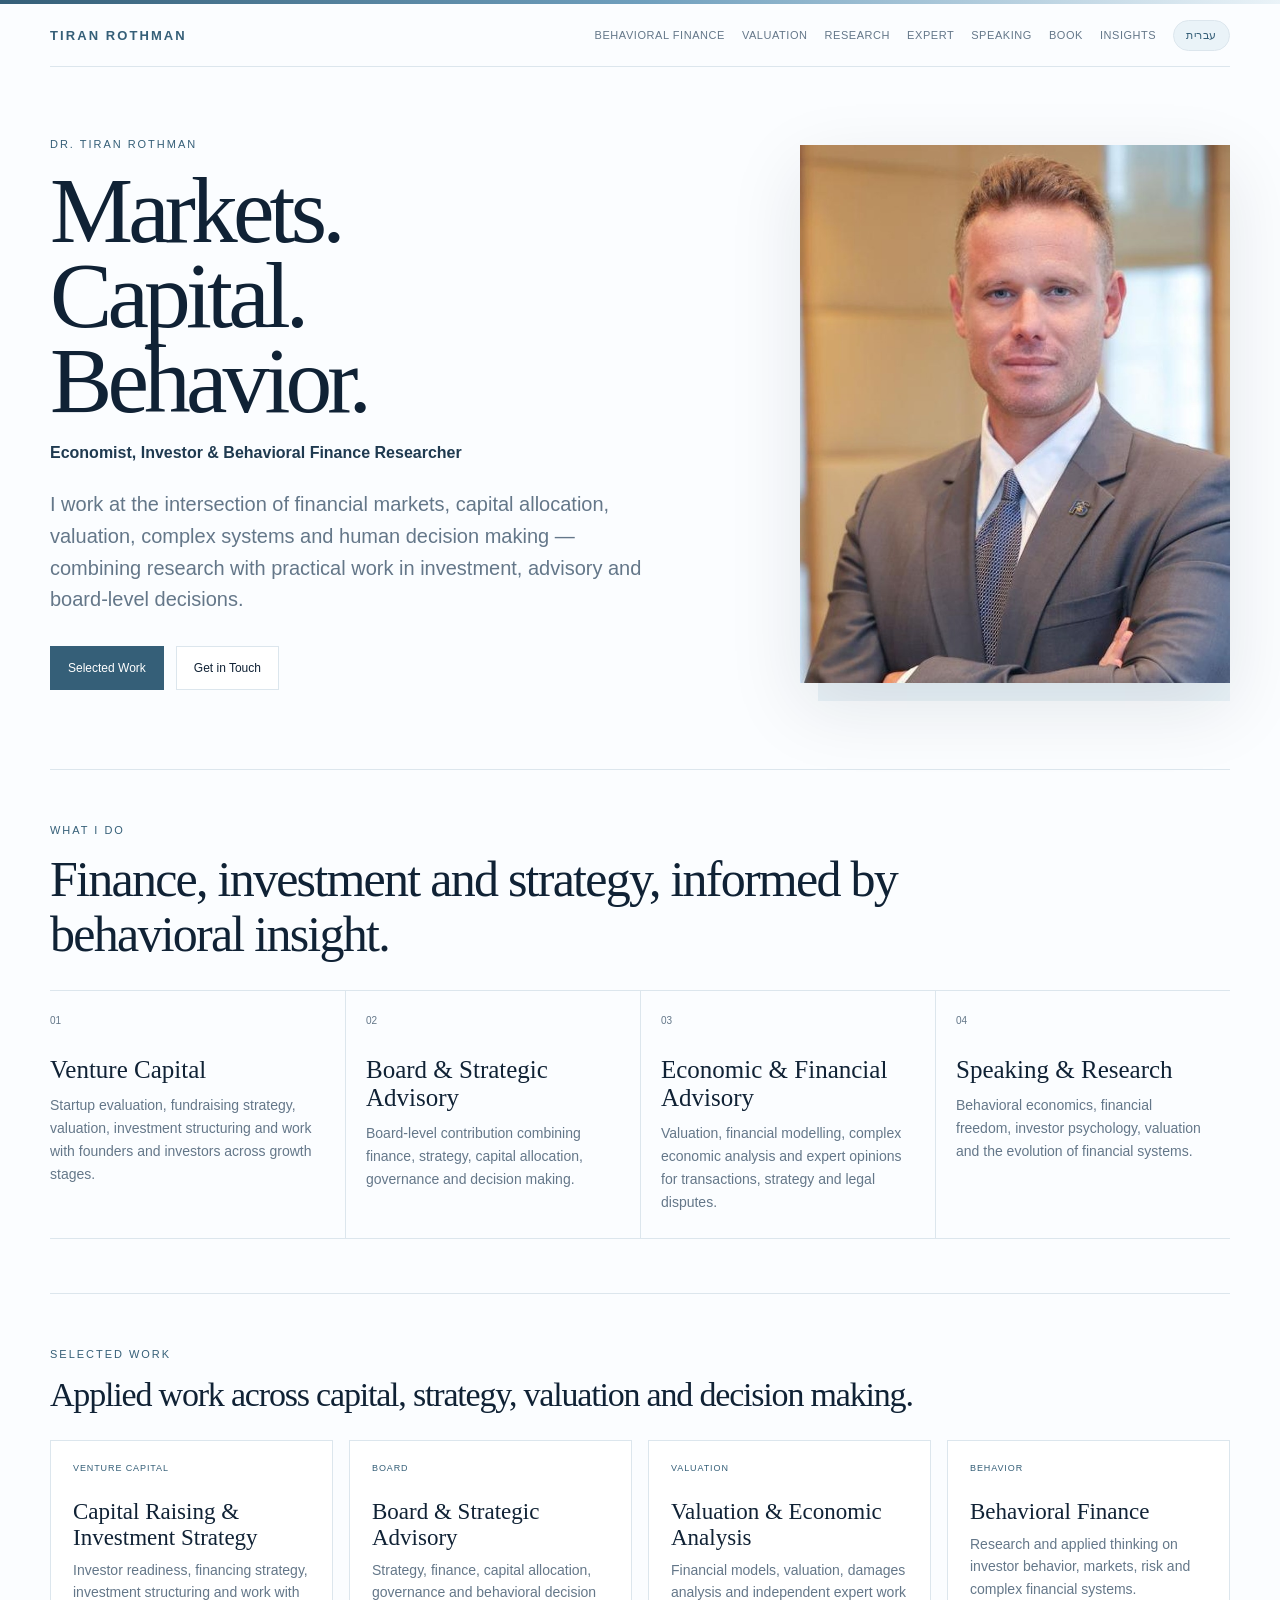
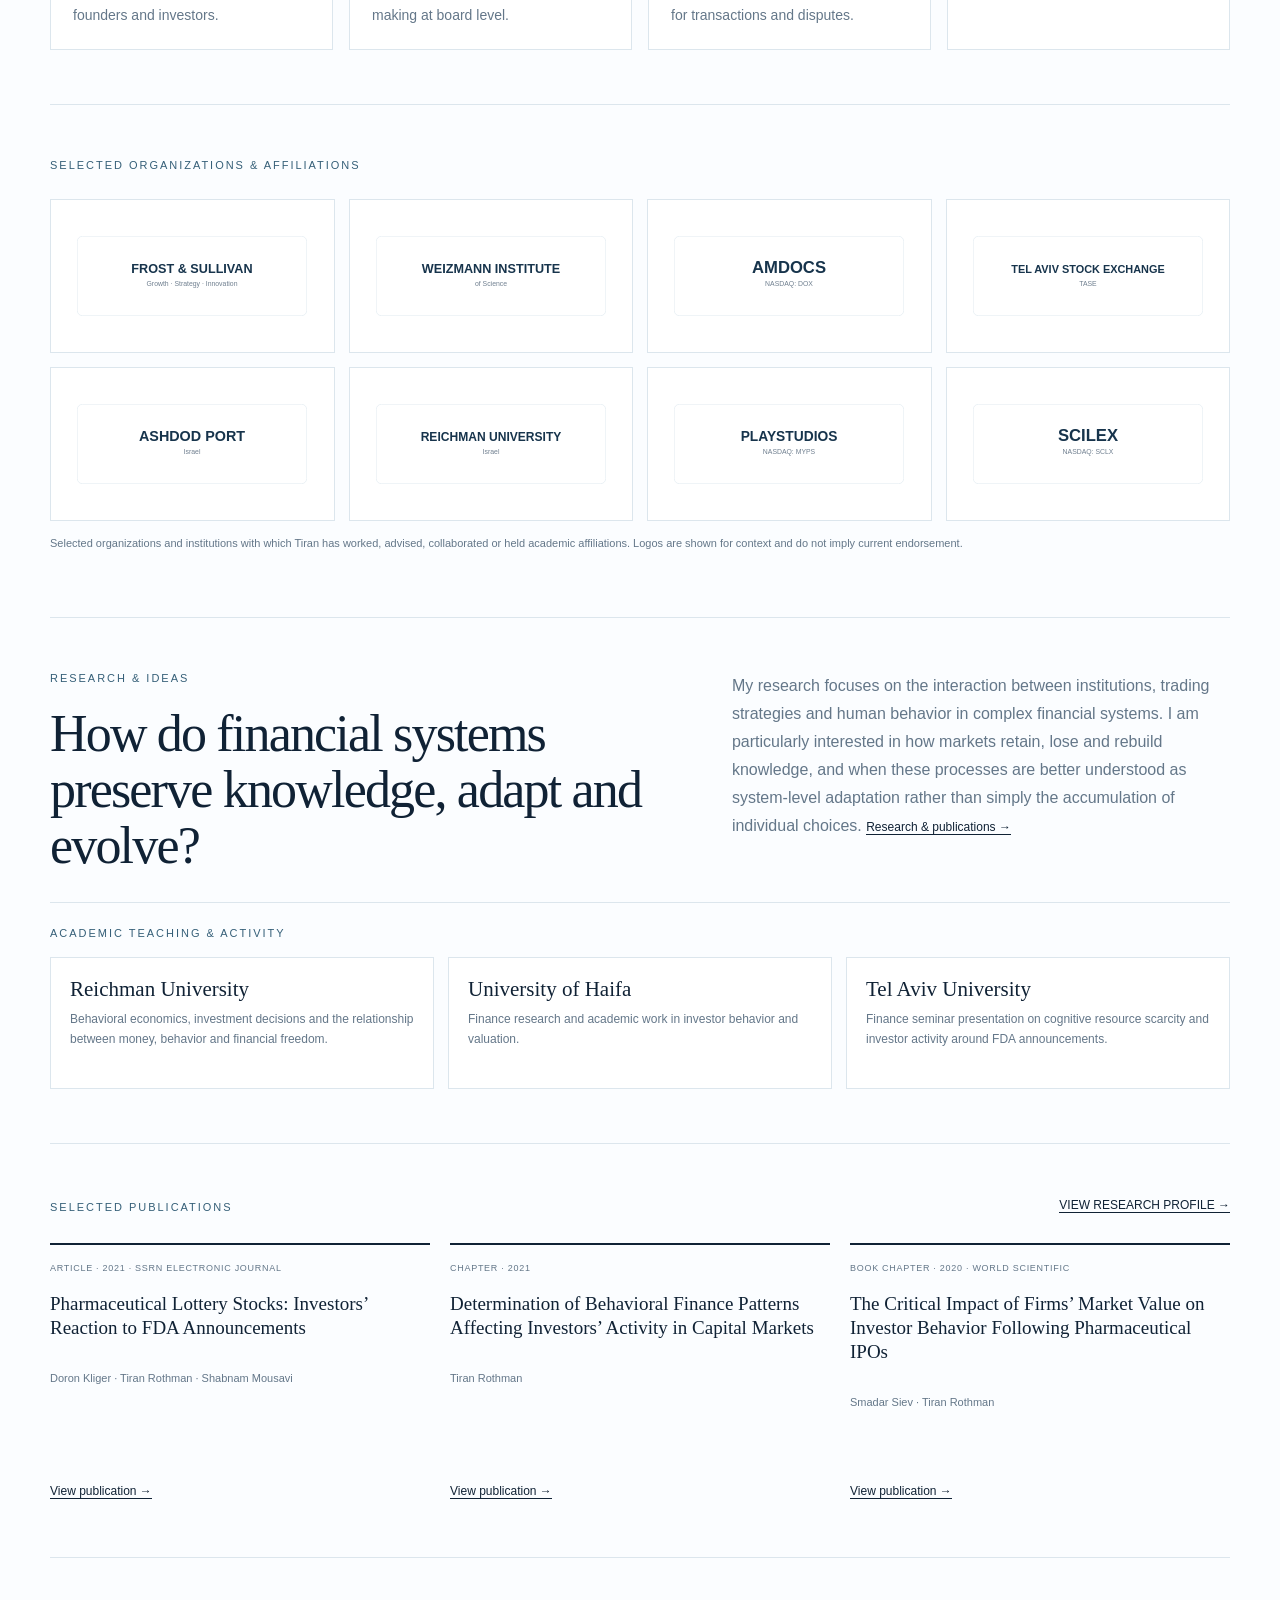
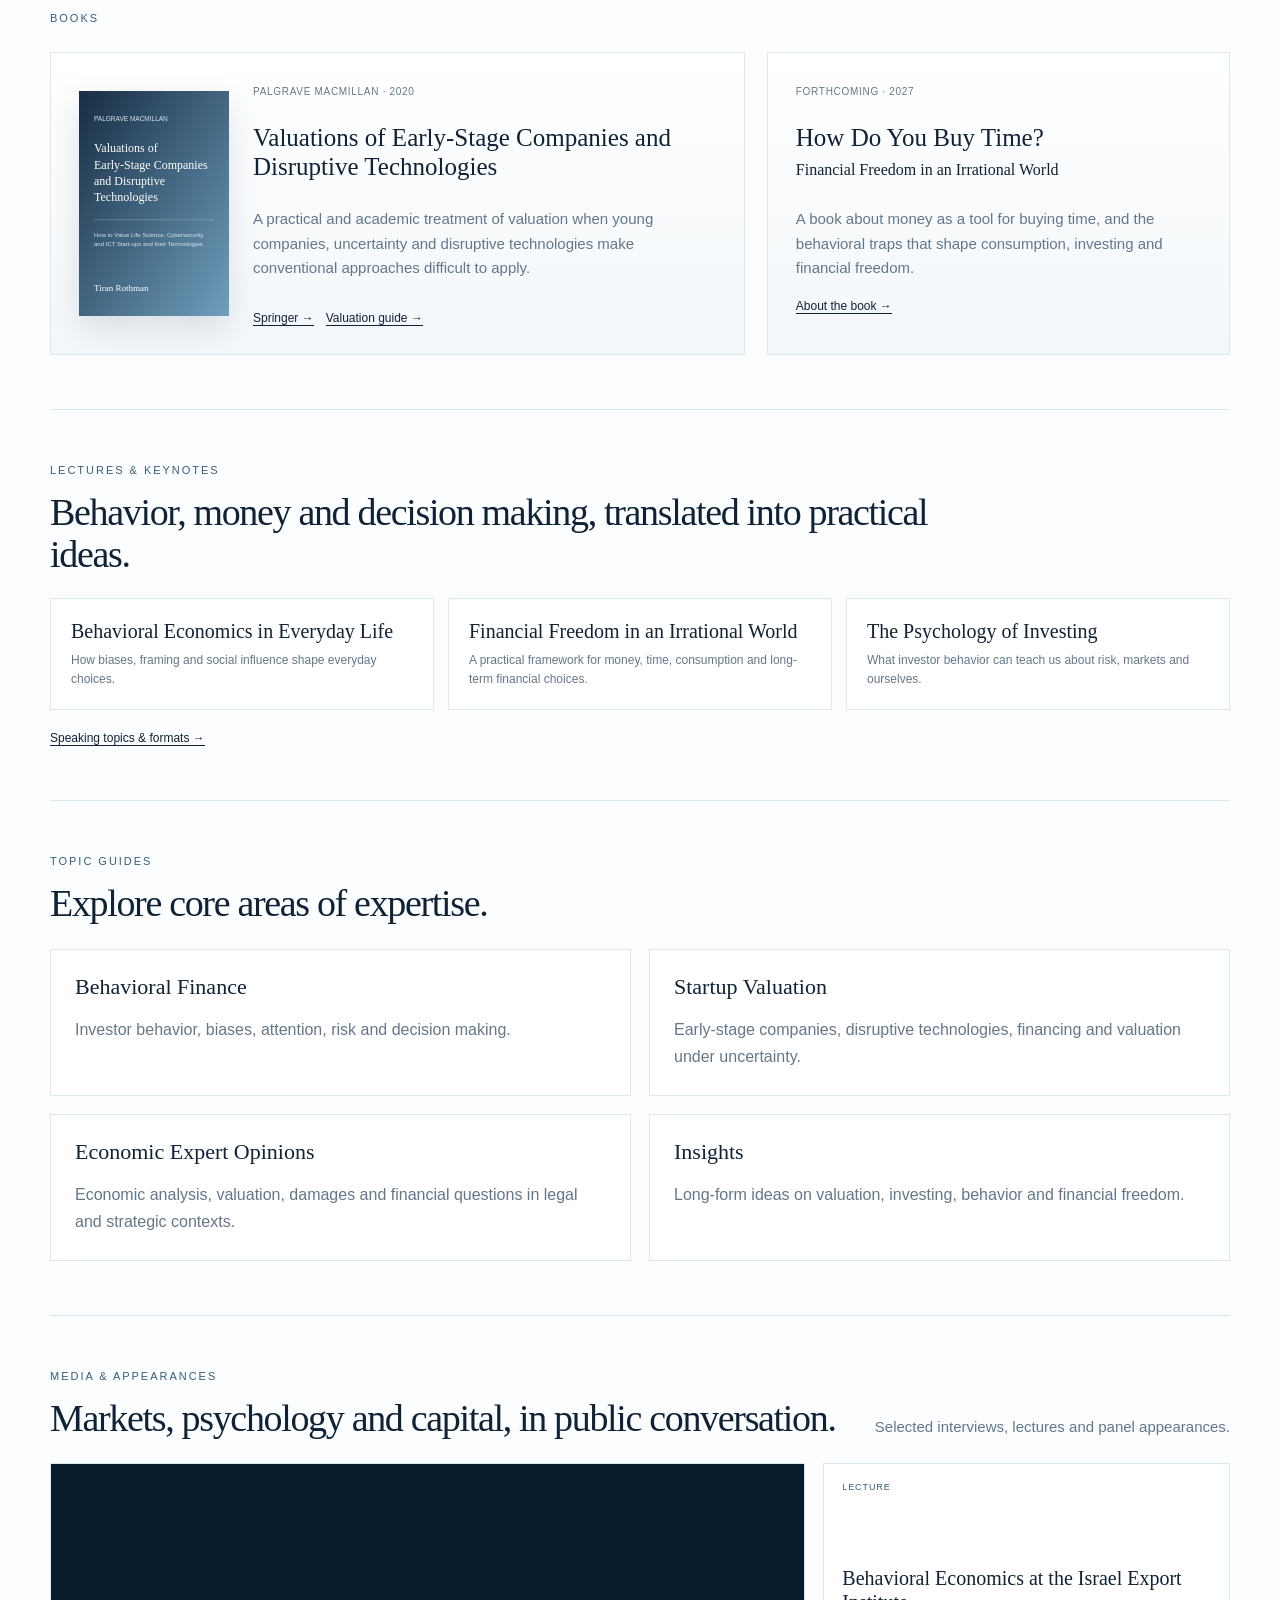
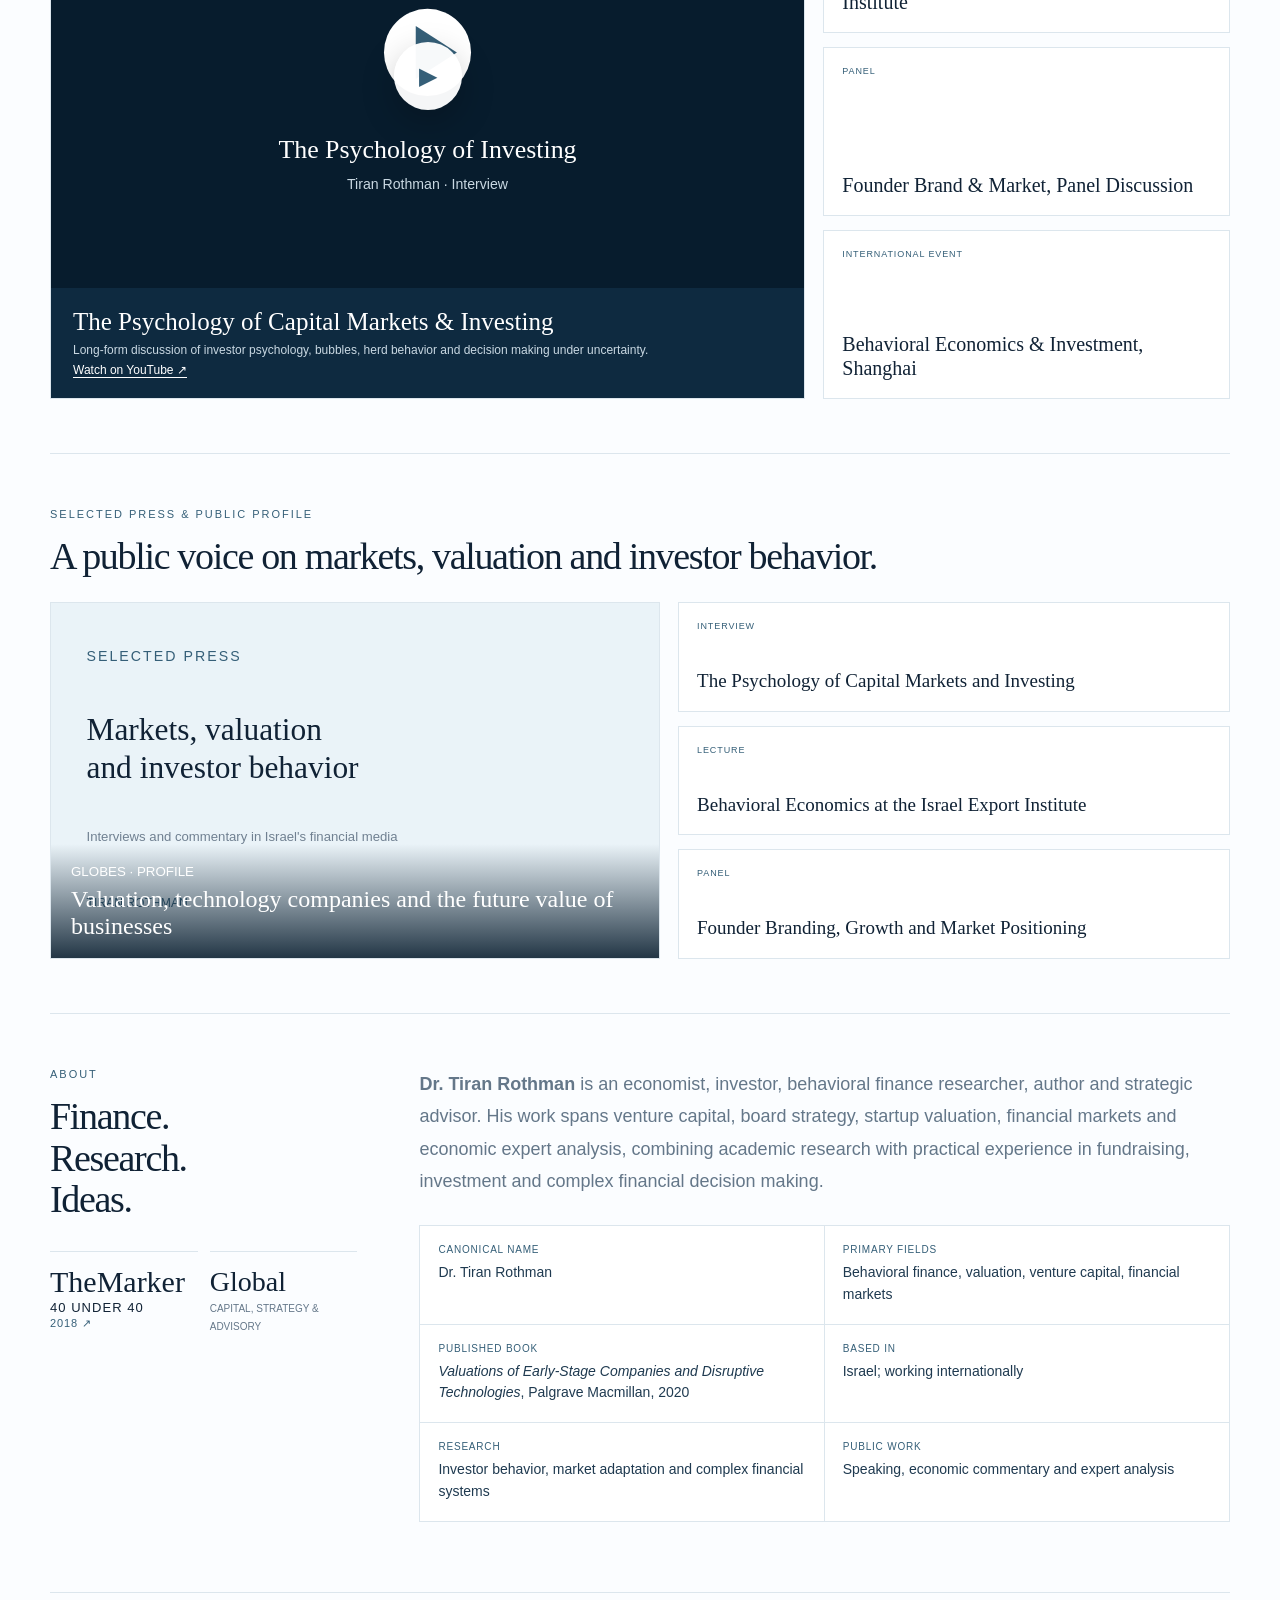
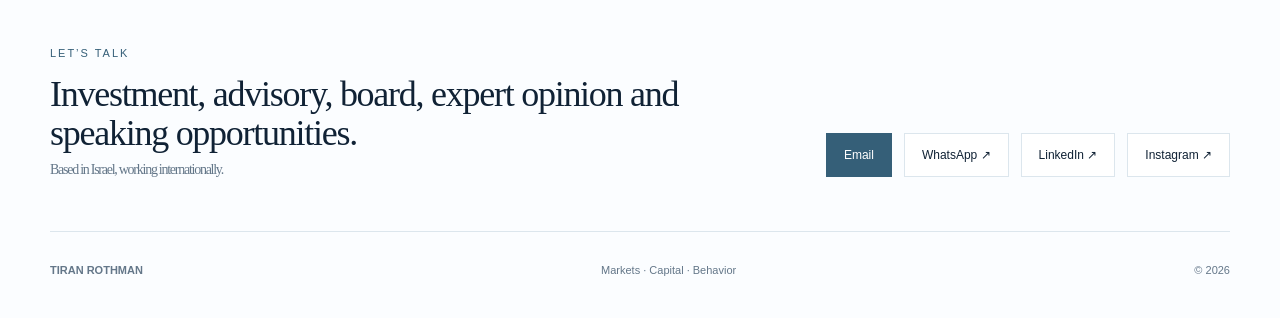
==== commit 96d6c0fe: "Add files via upload" ====
--- a/index.html
+++ b/index.html
@@ -4,7 +4,7 @@
 <header class="hero"><div><div class="kicker">DR. TIRAN ROTHMAN</div><h1>Markets.<br/>Capital.<br/>Behavior.<span class="hero-identity">Economist, Investor &amp; Behavioral Finance Researcher</span></h1><p class="lead">I work at the intersection of financial markets, capital allocation, valuation, complex systems and human decision making — combining research with practical work in investment, advisory and board-level decisions.</p><div class="hero-actions"><a class="btn primary" href="#selected-work">Selected Work</a><a class="btn" href="#contact">Get in Touch</a></div></div><div class="portrait-wrap"><img alt="Dr. Tiran Rothman, economist, investor and behavioral finance researcher" decoding="async" fetchpriority="high" height="1000" src="/assets/tiran-rothman-portrait.jpg" width="800"/></div></header>
 <section id="capital"><div class="eyebrow">WHAT I DO</div><div class="display">Finance, investment and strategy, informed by behavioral insight.</div><div class="core-grid"><div class="card"><div class="num">01</div><h3>Venture Capital</h3><p>Startup evaluation, fundraising strategy, valuation, investment structuring and work with founders and investors across growth stages.</p></div><div class="card"><div class="num">02</div><h3>Board &amp; Strategic Advisory</h3><p>Board-level contribution combining finance, strategy, capital allocation, governance and decision making.</p></div><div class="card"><div class="num">03</div><h3>Economic &amp; Financial Advisory</h3><p>Valuation, financial modelling, complex economic analysis and expert opinions for transactions, strategy and legal disputes.</p></div><div class="card"><div class="num">04</div><h3>Speaking &amp; Research</h3><p>Behavioral economics, financial freedom, investor psychology, valuation and the evolution of financial systems.</p></div></div></section>
 <section id="selected-work"><div class="eyebrow">SELECTED WORK</div><div class="display" style="font-size:34px">Applied work across capital, strategy, valuation and decision making.</div><div class="work-grid"><article class="work"><small>VENTURE CAPITAL</small><h3>Capital Raising &amp; Investment Strategy</h3><p>Investor readiness, financing strategy, investment structuring and work with founders and investors.</p></article><article class="work"><small>BOARD</small><h3>Board &amp; Strategic Advisory</h3><p>Strategy, finance, capital allocation, governance and behavioral decision making at board level.</p></article><article class="work"><small>VALUATION</small><h3>Valuation &amp; Economic Analysis</h3><p>Financial models, valuation, damages analysis and independent expert work for transactions and disputes.</p></article><article class="work"><small>BEHAVIOR</small><h3>Behavioral Finance</h3><p>Research and applied thinking on investor behavior, markets, risk and complex financial systems.</p></article></div></section>
-<section><div class="eyebrow">SELECTED ORGANIZATIONS &amp; AFFILIATIONS</div><div class="orgs"><div class="org"><img alt="Frost &amp; Sullivan logo" decoding="async" loading="lazy" src="/assets/frost.svg"/></div><div class="org"><img alt="Weizmann Institute logo" decoding="async" loading="lazy" src="/assets/weizmann.svg"/></div><div class="org"><img alt="Amdocs logo" decoding="async" loading="lazy" src="/assets/amdocs.svg"/></div><div class="org"><img alt="Tel Aviv Stock Exchange logo" decoding="async" loading="lazy" src="/assets/tase.svg"/></div><div class="org"><img alt="Ashdod Port logo" decoding="async" loading="lazy" src="/assets/ashdod.svg"/></div><div class="org"><img alt="Reichman University logo" decoding="async" loading="lazy" src="/assets/reichman.svg"/></div><div class="org"><img alt="PLAYSTUDIOS logo" decoding="async" loading="lazy" src="/assets/playstudios.svg"/></div><div class="org"><img alt="Scilex logo" decoding="async" loading="lazy" src="/assets/scilex.svg"/></div></div><p class="org-note">Selected organizations and institutions with which Tiran has worked, advised, collaborated or held academic affiliations. Logos are shown for context and do not imply current endorsement.</p></section>
+<section><div class="eyebrow">SELECTED ORGANIZATIONS &amp; AFFILIATIONS</div><div class="orgs"><div class="org"><img alt="Frost &amp; Sullivan logo" decoding="async" loading="lazy" onerror="this.onerror=null;this.src='/assets/frost.svg'" referrerpolicy="no-referrer" src="https://go.frost.com/hs-fs/hubfs/Frost%20%26%20Sullivan%20Logo%20PNG%202025.png?height=418&amp;name=Frost+%26+Sullivan+Logo+PNG+2025.png&amp;width=2400"/></div><div class="org"><img alt="Weizmann Institute logo" decoding="async" loading="lazy" onerror="this.onerror=null;this.src='/assets/weizmann.svg'" referrerpolicy="no-referrer" src="https://www.fulbright.org.il/sites/default/files/2024-09/weizmann-mater-brand-logo_stacked-1.jpg"/></div><div class="org"><img alt="Amdocs logo" decoding="async" loading="lazy" onerror="this.onerror=null;this.src='/assets/amdocs.svg'" referrerpolicy="no-referrer" src="https://companieslogo.com/img/orig/DOX_BIG-fca821f4.svg?t=1742469639"/></div><div class="org"><img alt="Tel Aviv Stock Exchange logo" decoding="async" loading="lazy" onerror="this.onerror=null;this.src='/assets/tase.svg'" referrerpolicy="no-referrer" src="https://wfe-live.lon1.cdn.digitaloceanspaces.com/org_focus/storage/resources/resize/900_500_crop/img_98cb45e6d6ad2b297953b1979828e6ad.png"/></div><div class="org"><img alt="Ashdod Port logo" decoding="async" loading="lazy" onerror="this.onerror=null;this.src='/assets/ashdod.svg'" referrerpolicy="no-referrer" src="https://mms.businesswire.com/media/20220612005047/fr/1484007/5/Ashdod_Port_logo.jpg?download=1"/></div><div class="org"><img alt="Reichman University logo" decoding="async" loading="lazy" onerror="this.onerror=null;this.src='/assets/reichman.svg'" referrerpolicy="no-referrer" src="https://www.israel-cores.org/Pictures/20231119063241669_big.png"/></div><div class="org"><img alt="PLAYSTUDIOS logo" decoding="async" loading="lazy" onerror="this.onerror=null;this.src='/assets/playstudios.svg'" referrerpolicy="no-referrer" src="https://mms.businesswire.com/media/20240606113403/en/2152083/5/PS_Vertical_Black%2BOrange.jpg?download=1"/></div><div class="org"><img alt="Scilex logo" decoding="async" loading="lazy" onerror="this.onerror=null;this.src='/assets/scilex.svg'" referrerpolicy="no-referrer" src="https://companieslogo.com/img/orig/SCLX_BIG-0f37aa09.png?t=1720244493"/></div></div><p class="org-note">Selected organizations and institutions with which Tiran has worked, advised, collaborated or held academic affiliations. Logos are shown for context and do not imply current endorsement.</p></section>
 <section id="research"><div class="research-block"><div><div class="eyebrow">RESEARCH &amp; IDEAS</div><div class="quote" style="margin-top:22px">How do financial systems preserve knowledge, adapt and evolve?</div></div><div class="research-copy">My research focuses on the interaction between institutions, trading strategies and human behavior in complex financial systems. I am particularly interested in how markets retain, lose and rebuild knowledge, and when these processes are better understood as system-level adaptation rather than simply the accumulation of individual choices. <a class="textlink" href="/research/">Research &amp; publications →</a></div></div><div style="margin-top:28px;padding-top:24px;border-top:1px solid var(--line)"><div class="eyebrow">ACADEMIC TEACHING &amp; ACTIVITY</div><div class="academic-grid"><div class="academic-card"><strong>Reichman University</strong><span>Behavioral economics, investment decisions and the relationship between money, behavior and financial freedom.</span></div><div class="academic-card"><strong>University of Haifa</strong><span>Finance research and academic work in investor behavior and valuation.</span></div><div class="academic-card"><strong>Tel Aviv University</strong><span>Finance seminar presentation on cognitive resource scarcity and investor activity around FDA announcements.</span></div></div></div></section>
 <section><div class="section-head"><div class="eyebrow">SELECTED PUBLICATIONS</div><a class="textlink" href="https://www.researchgate.net/profile/Tiran-Rothman-2" rel="noopener noreferrer" target="_blank">VIEW RESEARCH PROFILE →</a></div><div class="pub-grid"><article class="pub"><small>ARTICLE · 2021 · SSRN ELECTRONIC JOURNAL</small><h3>Pharmaceutical Lottery Stocks: Investors’ Reaction to FDA Announcements</h3><p>Doron Kliger · Tiran Rothman · Shabnam Mousavi</p><a href="https://www.researchgate.net/publication/354934224_Pharmaceutical_Lottery_Stocks_Investors'_Reaction_to_FDA_Announcements" rel="noopener noreferrer" target="_blank">View publication →</a></article><article class="pub"><small>CHAPTER · 2021</small><h3>Determination of Behavioral Finance Patterns Affecting Investors’ Activity in Capital Markets</h3><p>Tiran Rothman</p><a href="https://stm.bookpi.org/IEAM-V8" rel="noopener noreferrer" target="_blank">View publication →</a></article><article class="pub"><small>BOOK CHAPTER · 2020 · WORLD SCIENTIFIC</small><h3>The Critical Impact of Firms’ Market Value on Investor Behavior Following Pharmaceutical IPOs</h3><p>Smadar Siev · Tiran Rothman</p><a href="https://ideas.repec.org/h/wsi/wschap/9789811229251_0007.html" rel="noopener noreferrer" target="_blank">View publication →</a></article></div></section>
 <section><div class="eyebrow">BOOKS</div><div class="books"><div class="book book-one"><img alt="Valuations of Early-Stage Companies and Disruptive Technologies book" class="book-cover" decoding="async" loading="lazy" src="/assets/book-fallback.svg"/><div><small>PALGRAVE MACMILLAN · 2020</small><h3>Valuations of Early-Stage Companies and Disruptive Technologies</h3><p class="sub">A practical and academic treatment of valuation when young companies, uncertainty and disruptive technologies make conventional approaches difficult to apply.</p><div class="hero-actions"><a class="textlink" href="https://link.springer.com/book/10.1007/978-3-030-38847-8" rel="noopener noreferrer" target="_blank">Springer →</a><a class="textlink" href="/startup-valuation/">Valuation guide →</a></div></div></div><div class="book"><small>FORTHCOMING · 2027</small><h3>How Do You Buy Time?<br/><span style="font-size:16px">Financial Freedom in an Irrational World</span></h3><p class="sub">A book about money as a tool for buying time, and the behavioral traps that shape consumption, investing and financial freedom.</p><a class="textlink" href="/book/">About the book →</a></div></div></section>
@@ -12,6 +12,6 @@
 <section id="authority"><div class="eyebrow">TOPIC GUIDES</div><div class="display" style="font-size:38px">Explore core areas of expertise.</div><div class="topic-grid"><a class="topic-card" href="/behavioral-finance/"><h3>Behavioral Finance</h3><p>Investor behavior, biases, attention, risk and decision making.</p></a><a class="topic-card" href="/startup-valuation/"><h3>Startup Valuation</h3><p>Early-stage companies, disruptive technologies, financing and valuation under uncertainty.</p></a><a class="topic-card" href="/expert-opinions/"><h3>Economic Expert Opinions</h3><p>Economic analysis, valuation, damages and financial questions in legal and strategic contexts.</p></a><a class="topic-card" href="/insights/"><h3>Insights</h3><p>Long-form ideas on valuation, investing, behavior and financial freedom.</p></a></div></section>
 <section id="media"><div class="section-head"><div><div class="eyebrow">MEDIA &amp; APPEARANCES</div><div class="display" style="font-size:38px">Markets, psychology and capital, in public conversation.</div></div><div class="sub">Selected interviews, lectures and panel appearances.</div></div><div class="media-web"><div class="video-card"><a aria-label="Watch The Psychology of Capital Markets and Investing on YouTube" class="video-link" href="https://www.youtube.com/watch?v=vhkz6dn2laA" rel="noopener noreferrer" target="_blank"><img alt="The Psychology of Capital Markets and Investing, Dr. Tiran Rothman" decoding="async" loading="lazy" src="/assets/video-fallback.svg"/><span aria-hidden="true" class="play">▶</span></a><div class="media-copy"><h3>The Psychology of Capital Markets &amp; Investing</h3><p>Long-form discussion of investor psychology, bubbles, herd behavior and decision making under uncertainty.</p><a class="textlink" href="https://www.youtube.com/watch?v=vhkz6dn2laA" rel="noopener noreferrer" style="color:#fff;border-color:#fff;margin-top:10px" target="_blank">Watch on YouTube ↗</a></div></div><div class="proof-stack"><a class="proof-card" href="https://www.linkedin.com/posts/tiran-rothman-01b1836_i-am-pleased-to-share-that-i-recently-had-activity-7226591311611469824-xCt0" rel="noopener noreferrer" target="_blank"><small>LECTURE</small><strong>Behavioral Economics at the Israel Export Institute</strong></a><a class="proof-card" href="https://luma.com/3nlnjc40" rel="noopener noreferrer" target="_blank"><small>PANEL</small><strong>Founder Brand &amp; Market, Panel Discussion</strong></a><a class="proof-card" href="https://www.frostchina.com/en/content/activity/detail/695f5cffc3aa55f40af71f7d" rel="noopener noreferrer" target="_blank"><small>INTERNATIONAL EVENT</small><strong>Behavioral Economics &amp; Investment, Shanghai</strong></a></div></div></section>
 <section id="press"><div class="section-head"><div><div class="eyebrow">SELECTED PRESS &amp; PUBLIC PROFILE</div><div class="display" style="font-size:38px">A public voice on markets, valuation and investor behavior.</div></div></div><div class="press-grid"><a class="press-visual" href="https://www.globes.co.il/news/article.aspx?did=1001242234" rel="noopener noreferrer" target="_blank"><img alt="Tiran Rothman public profile" decoding="async" loading="lazy" src="/assets/press-fallback.svg"/><div class="press-caption"><small>GLOBES · PROFILE</small><strong>Valuation, technology companies and the future value of businesses</strong></div></a><div class="press-list"><a class="press-item" href="https://www.youtube.com/watch?v=vhkz6dn2laA" rel="noopener noreferrer" target="_blank"><small>INTERVIEW</small><strong>The Psychology of Capital Markets and Investing</strong></a><a class="press-item" href="https://www.linkedin.com/posts/tiran-rothman-01b1836_i-am-pleased-to-share-that-i-recently-had-activity-7226591311611469824-xCt0" rel="noopener noreferrer" target="_blank"><small>LECTURE</small><strong>Behavioral Economics at the Israel Export Institute</strong></a><a class="press-item" href="https://luma.com/3nlnjc40" rel="noopener noreferrer" target="_blank"><small>PANEL</small><strong>Founder Branding, Growth and Market Positioning</strong></a></div></div></section>
-<section id="about"><div class="bio"><div><div class="eyebrow">ABOUT</div><div class="display" style="font-size:38px">Finance.<br/>Research.<br/>Ideas.</div><div class="metrics"><div class="metric"><strong>40</strong><a class="metric-source" href="https://www.themarker.com/magazine/2018-11-05/ty-article-static/0000017f-db7f-d856-a37f-ffff00760000" rel="noopener noreferrer" target="_blank">THEMARKER 40 UNDER 40 · 2018 ↗</a></div><div class="metric"><strong>Global</strong><span>CAPITAL, STRATEGY &amp; ADVISORY</span></div></div></div><div><p><strong>Dr. Tiran Rothman</strong> is an economist, investor, behavioral finance researcher, author and strategic advisor. His work spans venture capital, board strategy, startup valuation, financial markets and economic expert analysis, combining academic research with practical experience in fundraising, investment and complex financial decision making.</p><dl class="facts"><div class="fact"><dt>Canonical name</dt><dd>Dr. Tiran Rothman</dd></div><div class="fact"><dt>Primary fields</dt><dd>Behavioral finance, valuation, venture capital, financial markets</dd></div><div class="fact"><dt>Published book</dt><dd><em>Valuations of Early-Stage Companies and Disruptive Technologies</em>, Palgrave Macmillan, 2020</dd></div><div class="fact"><dt>Based in</dt><dd>Israel; working internationally</dd></div><div class="fact"><dt>Research</dt><dd>Investor behavior, market adaptation and complex financial systems</dd></div><div class="fact"><dt>Public work</dt><dd>Speaking, economic commentary and expert analysis</dd></div></dl></div></div></section>
+<section id="about"><div class="bio"><div><div class="eyebrow">ABOUT</div><div class="display" style="font-size:38px">Finance.<br/>Research.<br/>Ideas.</div><div class="metrics"><div class="metric"><a class="award-link" href="https://www.themarker.com/magazine/2018-11-05/ty-article-static/0000017f-db7f-d856-a37f-ffff00760000" rel="noopener noreferrer" target="_blank"><strong>TheMarker</strong><span class="award-title">40 Under 40</span><span class="award-year">2018 ↗</span></a></div><div class="metric"><strong>Global</strong><span>CAPITAL, STRATEGY &amp; ADVISORY</span></div></div></div><div><p><strong>Dr. Tiran Rothman</strong> is an economist, investor, behavioral finance researcher, author and strategic advisor. His work spans venture capital, board strategy, startup valuation, financial markets and economic expert analysis, combining academic research with practical experience in fundraising, investment and complex financial decision making.</p><dl class="facts"><div class="fact"><dt>Canonical name</dt><dd>Dr. Tiran Rothman</dd></div><div class="fact"><dt>Primary fields</dt><dd>Behavioral finance, valuation, venture capital, financial markets</dd></div><div class="fact"><dt>Published book</dt><dd><em>Valuations of Early-Stage Companies and Disruptive Technologies</em>, Palgrave Macmillan, 2020</dd></div><div class="fact"><dt>Based in</dt><dd>Israel; working internationally</dd></div><div class="fact"><dt>Research</dt><dd>Investor behavior, market adaptation and complex financial systems</dd></div><div class="fact"><dt>Public work</dt><dd>Speaking, economic commentary and expert analysis</dd></div></dl></div></div></section>
 <section id="contact"><div class="contact"><div><div class="eyebrow">LET’S TALK</div><div class="display" style="font-size:36px">Investment, advisory, board, expert opinion and speaking opportunities.<span style="display:block;margin-top:8px;font-size:14px;color:var(--muted)">Based in Israel, working internationally.</span></div></div><div class="connect"><a class="btn primary" href="mailto:tiran@b-economics.com">Email</a><a class="btn" href="https://wa.me/972526645234" rel="noopener noreferrer" target="_blank">WhatsApp ↗</a><a class="btn" href="https://www.linkedin.com/in/tiran-rothman-01b1836/" rel="noopener noreferrer" target="_blank">LinkedIn ↗</a><a class="btn" href="https://www.instagram.com/tiran.rothman/" rel="noopener noreferrer" target="_blank">Instagram ↗</a></div></div></section>
 </main><footer><strong>TIRAN ROTHMAN</strong><span>Markets · Capital · Behavior</span><span>© 2026</span></footer></div><script defer="" src="/assets/site.js"></script></body></html>
--- a/assets/site.css
+++ b/assets/site.css
@@ -18,3 +18,15 @@
 @media(prefers-reduced-motion:reduce){html{scroll-behavior:auto}*{transition:none!important;animation:none!important}}
 
 .metric-source{display:block;color:inherit;text-decoration:none;font-size:12px;letter-spacing:.08em;line-height:1.35}.metric-source:hover{text-decoration:underline}.fact a{color:inherit;text-underline-offset:3px}
+/* v31.2: full-color organization logos + clean award treatment */
+.org{min-height:154px;padding:20px;background:#fff;overflow:hidden}
+.org img{display:block;width:auto;height:auto;max-width:230px;max-height:100px;object-fit:contain;filter:none!important;opacity:1!important;transform:none!important}
+.org:hover img{filter:none!important;opacity:1!important;transform:scale(1.025)!important}
+.award-link{display:flex;flex-direction:column;align-items:flex-start;gap:2px;color:inherit;text-decoration:none}
+.award-link strong{font-family:Baskerville,Georgia,"Times New Roman",serif;font-size:30px;line-height:1.05;font-weight:400}
+.award-title{font-size:13px!important;letter-spacing:.08em;text-transform:uppercase;color:var(--ink)!important}
+.award-year{font-size:11px!important;letter-spacing:.08em;color:var(--blue2)!important}
+.award-link:hover .award-title{text-decoration:underline;text-underline-offset:3px}
+@media(max-width:900px){.org{min-height:136px}.org img{max-width:205px;max-height:88px}}
+@media(max-width:620px){.org{min-height:112px;padding:12px}.org img{max-width:155px;max-height:76px}.award-link strong{font-size:27px}}
+@media(max-width:390px){.org img{max-width:142px;max-height:70px}}
